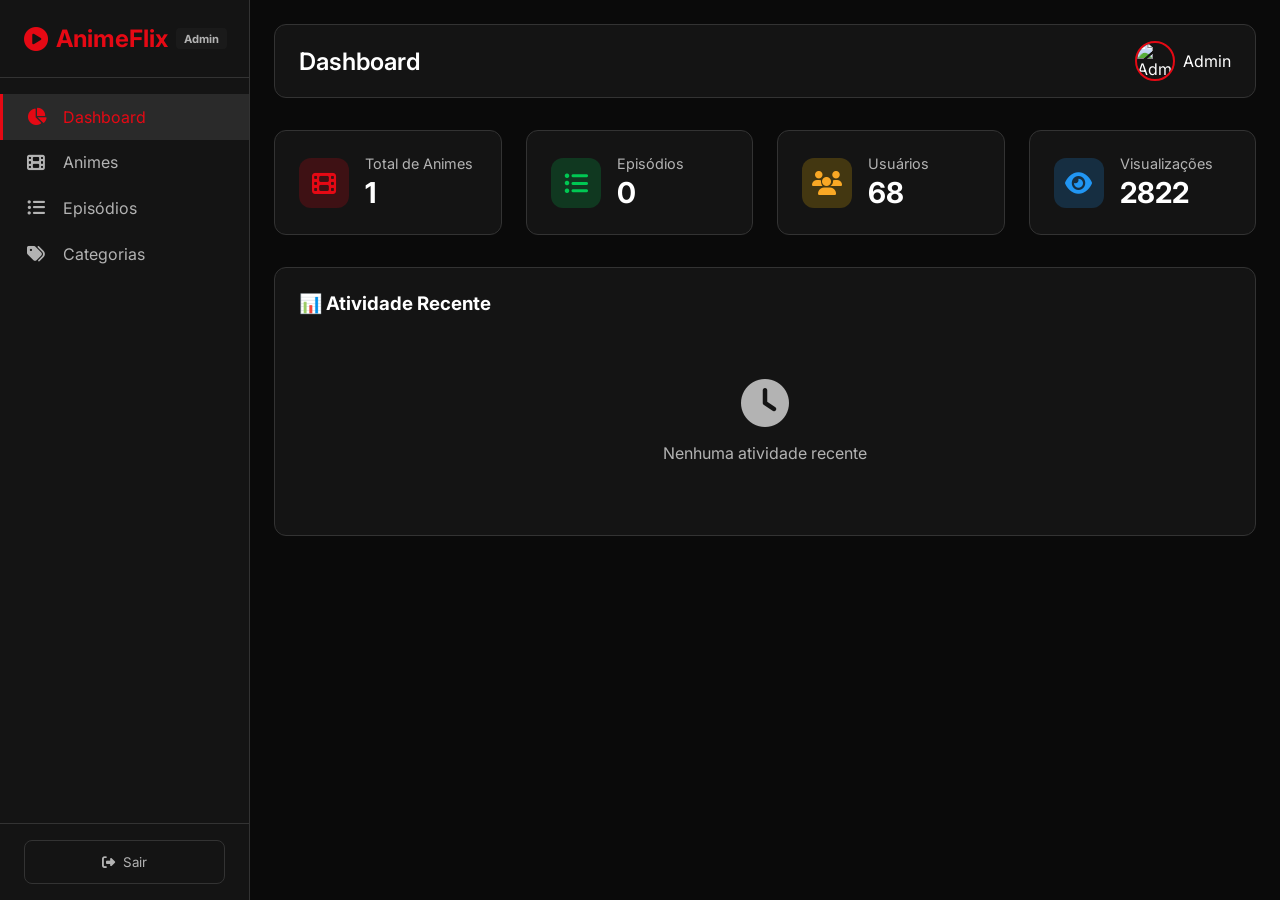
==== index.html @ a38276f7 "Add files via upload" ====
<!DOCTYPE html>
<html lang="pt-BR">
<head>
    <meta charset="UTF-8">
    <meta name="viewport" content="width=device-width, initial-scale=1.0">
    <title>Painel Admin - AnimeFlix</title>
    <link rel="stylesheet" href="https://cdnjs.cloudflare.com/ajax/libs/font-awesome/6.4.0/css/all.min.css">
    <link href="https://fonts.googleapis.com/css2?family=Inter:wght@300;400;500;600;700;800&display=swap" rel="stylesheet">
    <style>
        * {
            margin: 0;
            padding: 0;
            box-sizing: border-box;
        }
        :root {
            --bg-primary: #0a0a0a;
            --bg-secondary: #141414;
            --bg-card: #1a1a1a;
            --bg-hover: #2a2a2a;
            --text-primary: #ffffff;
            --text-secondary: #b3b3b3;
            --accent: #e50914;
            --accent-hover: #f40612;
            --border-color: #333;
            --sidebar-width: 250px;
            --font-family: 'Inter', sans-serif;
        }
        body {
            font-family: var(--font-family);
            background: var(--bg-primary);
            color: var(--text-primary);
            display: flex;
            min-height: 100vh;
            margin: 0;
        }
        .sidebar {
            width: var(--sidebar-width);
            height: 100vh;
            background: var(--bg-secondary);
            border-right: 1px solid var(--border-color);
            position: fixed;
            left: 0;
            top: 0;
            display: flex;
            flex-direction: column;
            transition: all 0.3s ease;
            z-index: 100;
            overflow-y: auto;
        }
        .sidebar-header {
            padding: 1.5rem;
            border-bottom: 1px solid var(--border-color);
        }
        .sidebar-header .logo {
            display: flex;
            align-items: center;
            gap: 0.5rem;
            font-size: 1.5rem;
            font-weight: 700;
            color: var(--accent);
        }
        .sidebar-header .logo small {
            font-size: 0.7rem;
            color: var(--text-secondary);
            background: var(--bg-card);
            padding: 0.2rem 0.5rem;
            border-radius: 4px;
        }
        .sidebar-nav {
            flex: 1;
            padding: 1rem 0;
        }
        .sidebar-nav ul {
            list-style: none;
            padding: 0;
        }
        .sidebar-nav ul li {
            padding: 0.8rem 1.5rem;
            display: flex;
            align-items: center;
            gap: 1rem;
            cursor: pointer;
            transition: all 0.3s ease;
            color: var(--text-secondary);
            border-left: 3px solid transparent;
        }
        .sidebar-nav ul li:hover {
            background: var(--bg-hover);
            color: var(--text-primary);
        }
        .sidebar-nav ul li.active {
            background: var(--bg-hover);
            color: var(--accent);
            border-left-color: var(--accent);
        }
        .sidebar-nav ul li i {
            width: 20px;
            font-size: 1.1rem;
        }
        .sidebar-footer {
            padding: 1rem 1.5rem;
            border-top: 1px solid var(--border-color);
        }
        .sidebar-footer button {
            width: 100%;
            padding: 0.8rem;
            background: transparent;
            border: 1px solid var(--border-color);
            border-radius: 8px;
            color: var(--text-secondary);
            cursor: pointer;
            transition: all 0.3s ease;
            display: flex;
            align-items: center;
            justify-content: center;
            gap: 0.5rem;
            font-family: var(--font-family);
        }
        .sidebar-footer button:hover {
            background: var(--accent);
            border-color: var(--accent);
            color: #fff;
        }
        .main-content {
            margin-left: var(--sidebar-width);
            flex: 1;
            padding: 1.5rem;
            min-height: 100vh;
        }
        .admin-header {
            display: flex;
            justify-content: space-between;
            align-items: center;
            padding: 1rem 1.5rem;
            background: var(--bg-secondary);
            border-radius: 12px;
            margin-bottom: 2rem;
            border: 1px solid var(--border-color);
        }
        .header-left {
            display: flex;
            align-items: center;
            gap: 1rem;
        }
        .menu-toggle {
            display: none;
            background: transparent;
            border: none;
            color: var(--text-primary);
            font-size: 1.5rem;
            cursor: pointer;
        }
        .header-left h1 {
            font-size: 1.5rem;
            font-weight: 600;
        }
        .header-right {
            display: flex;
            align-items: center;
            gap: 1.5rem;
        }
        .admin-user {
            display: flex;
            align-items: center;
            gap: 0.5rem;
        }
        .admin-user img {
            width: 40px;
            height: 40px;
            border-radius: 50%;
            border: 2px solid var(--accent);
        }
        .page-content {
            display: none;
            animation: fadeIn 0.3s ease;
        }
        .page-content.active {
            display: block;
        }
        @keyframes fadeIn {
            from { opacity: 0; transform: translateY(10px); }
            to { opacity: 1; transform: translateY(0); }
        }
        .stats-grid {
            display: grid;
            grid-template-columns: repeat(auto-fit, minmax(220px, 1fr));
            gap: 1.5rem;
            margin-bottom: 2rem;
        }
        .stat-card {
            background: var(--bg-secondary);
            padding: 1.5rem;
            border-radius: 12px;
            border: 1px solid var(--border-color);
            display: flex;
            align-items: center;
            gap: 1rem;
        }
        .stat-icon {
            width: 50px;
            height: 50px;
            border-radius: 12px;
            display: flex;
            align-items: center;
            justify-content: center;
            font-size: 1.5rem;
            flex-shrink: 0;
        }
        .stat-icon.red { background: rgba(229, 9, 20, 0.2); color: #e50914; }
        .stat-icon.green { background: rgba(0, 200, 83, 0.2); color: #00c853; }
        .stat-icon.yellow { background: rgba(255, 193, 7, 0.2); color: #f9a825; }
        .stat-icon.blue { background: rgba(33, 150, 243, 0.2); color: #2196f3; }
        .stat-info h3 {
            font-size: 0.9rem;
            color: var(--text-secondary);
            font-weight: 400;
        }
        .stat-number {
            font-size: 1.8rem;
            font-weight: 700;
            margin-top: 0.2rem;
        }
        .table-container {
            background: var(--bg-secondary);
            padding: 1.5rem;
            border-radius: 12px;
            border: 1px solid var(--border-color);
            overflow-x: auto;
        }
        .table-header {
            display: flex;
            justify-content: space-between;
            align-items: center;
            margin-bottom: 1.5rem;
            flex-wrap: wrap;
            gap: 1rem;
        }
        .btn {
            padding: 0.6rem 1.2rem;
            border: none;
            border-radius: 8px;
            font-weight: 500;
            cursor: pointer;
            transition: all 0.3s ease;
            display: inline-flex;
            align-items: center;
            gap: 0.5rem;
            font-family: var(--font-family);
        }
        .btn-primary { background: var(--accent); color: #fff; }
        .btn-primary:hover { background: var(--accent-hover); transform: scale(1.05); }
        .btn-success { background: #00c853; color: #fff; }
        .btn-success:hover { background: #00e676; transform: scale(1.05); }
        .btn-danger { background: #d32f2f; color: #fff; }
        .btn-danger:hover { background: #f44336; transform: scale(1.05); }
        .btn-warning { background: #f9a825; color: #fff; }
        .btn-warning:hover { background: #fbc02d; transform: scale(1.05); }
        .btn-sm {
            padding: 0.3rem 0.8rem;
            font-size: 0.85rem;
        }
        table {
            width: 100%;
            border-collapse: collapse;
        }
        table thead {
            background: var(--bg-primary);
        }
        table th {
            padding: 0.8rem 1rem;
            text-align: left;
            font-size: 0.85rem;
            font-weight: 600;
            color: var(--text-secondary);
            border-bottom: 2px solid var(--border-color);
        }
        table td {
            padding: 0.8rem 1rem;
            border-bottom: 1px solid var(--border-color);
            font-size: 0.9rem;
        }
        table tbody tr:hover {
            background: var(--bg-hover);
        }
        .table-img {
            width: 50px;
            height: 70px;
            object-fit: cover;
            border-radius: 4px;
        }
        .modal {
            position: fixed;
            top: 0;
            left: 0;
            width: 100%;
            height: 100%;
            background: rgba(0, 0, 0, 0.8);
            display: none;
            align-items: center;
            justify-content: center;
            z-index: 1000;
            padding: 1rem;
        }
        .modal.active {
            display: flex;
        }
        .modal-content {
            background: var(--bg-secondary);
            border-radius: 16px;
            padding: 2rem;
            max-width: 600px;
            width: 100%;
            max-height: 90vh;
            overflow-y: auto;
            animation: slideUp 0.3s ease;
        }
        @keyframes slideUp {
            from { transform: translateY(50px); opacity: 0; }
            to { transform: translateY(0); opacity: 1; }
        }
        .modal-header {
            display: flex;
            justify-content: space-between;
            align-items: center;
            margin-bottom: 1.5rem;
            padding-bottom: 1rem;
            border-bottom: 1px solid var(--border-color);
        }
        .modal-close {
            background: transparent;
            border: none;
            color: var(--text-secondary);
            font-size: 1.5rem;
            cursor: pointer;
            transition: all 0.3s ease;
        }
        .modal-close:hover {
            color: var(--accent);
            transform: rotate(90deg);
        }
        .form-group {
            margin-bottom: 1.2rem;
        }
        .form-group label {
            display: block;
            font-weight: 500;
            margin-bottom: 0.3rem;
            font-size: 0.9rem;
        }
        .form-group input,
        .form-group select,
        .form-group textarea {
            width: 100%;
            padding: 0.8rem 1rem;
            border: 2px solid var(--border-color);
            border-radius: 8px;
            background: var(--bg-primary);
            color: var(--text-primary);
            font-size: 1rem;
            transition: all 0.3s ease;
            font-family: var(--font-family);
        }
        .form-group input:focus,
        .form-group select:focus,
        .form-group textarea:focus {
            outline: none;
            border-color: var(--accent);
        }
        .form-group textarea {
            min-height: 100px;
            resize: vertical;
        }
        .form-row {
            display: grid;
            grid-template-columns: 1fr 1fr;
            gap: 1rem;
        }
        .upload-area {
            border: 2px dashed var(--border-color);
            border-radius: 12px;
            padding: 2rem;
            text-align: center;
            cursor: pointer;
            transition: all 0.3s ease;
            position: relative;
        }
        .upload-area:hover {
            border-color: var(--accent);
            background: var(--bg-hover);
        }
        .upload-area input[type="file"] {
            position: absolute;
            top: 0;
            left: 0;
            width: 100%;
            height: 100%;
            opacity: 0;
            cursor: pointer;
        }
        .upload-area i {
            font-size: 3rem;
            color: var(--text-secondary);
            margin-bottom: 0.5rem;
        }
        .upload-area p {
            color: var(--text-secondary);
        }
        .upload-preview {
            display: none;
            margin-top: 1rem;
            position: relative;
        }
        .upload-preview img {
            max-width: 100%;
            max-height: 300px;
            border-radius: 8px;
            border: 2px solid var(--border-color);
        }
        .remove-image {
            position: absolute;
            top: 10px;
            right: 10px;
            background: var(--accent);
            color: #fff;
            border: none;
            border-radius: 50%;
            width: 30px;
            height: 30px;
            cursor: pointer;
            font-size: 1rem;
        }
        .badge-status {
            padding: 0.2rem 0.8rem;
            border-radius: 20px;
            font-size: 0.75rem;
            font-weight: 600;
        }
        .badge-status.active { background: rgba(0, 200, 83, 0.2); color: #00c853; }
        .badge-status.pending { background: rgba(255, 193, 7, 0.2); color: #f9a825; }
        .empty-state {
            text-align: center;
            padding: 3rem;
            color: var(--text-secondary);
        }
        .empty-state i {
            font-size: 3rem;
            margin-bottom: 1rem;
        }
        .admin-notification {
            position: fixed;
            bottom: 20px;
            right: 20px;
            background: var(--bg-secondary);
            padding: 1rem 1.5rem;
            border-radius: 12px;
            border-left: 4px solid var(--accent);
            box-shadow: 0 8px 30px rgba(0,0,0,0.5);
            z-index: 2000;
            color: var(--text-primary);
            font-family: var(--font-family);
            max-width: 400px;
            animation: fadeIn 0.3s ease;
        }
        @media (max-width: 768px) {
            .sidebar { transform: translateX(-100%); }
            .sidebar.open { transform: translateX(0); }
            .main-content { margin-left: 0; }
            .menu-toggle { display: block; }
            .admin-header { flex-direction: column; gap: 1rem; align-items: stretch; }
            .header-right { flex-wrap: wrap; justify-content: space-between; }
            .stats-grid { grid-template-columns: 1fr 1fr; }
            .form-row { grid-template-columns: 1fr; }
        }
        @media (max-width: 480px) {
            .stats-grid { grid-template-columns: 1fr; }
            .modal-content { padding: 1rem; }
        }
        ::-webkit-scrollbar { width: 8px; }
        ::-webkit-scrollbar-track { background: var(--bg-primary); }
        ::-webkit-scrollbar-thumb { background: var(--accent); border-radius: 4px; }
    </style>
</head>
<body>
    <!-- SIDEBAR -->
    <aside class="sidebar" id="sidebar">
        <div class="sidebar-header">
            <div class="logo">
                <i class="fas fa-play-circle"></i>
                <span>AnimeFlix</span>
                <small>Admin</small>
            </div>
        </div>
        <nav class="sidebar-nav">
            <ul>
                <li class="active" data-page="dashboard"><i class="fas fa-chart-pie"></i> Dashboard</li>
                <li data-page="animes"><i class="fas fa-film"></i> Animes</li>
                <li data-page="episodes"><i class="fas fa-list-ul"></i> Episódios</li>
                <li data-page="categories"><i class="fas fa-tags"></i> Categorias</li>
            </ul>
        </nav>
        <div class="sidebar-footer">
            <button onclick="logoutAdmin()"><i class="fas fa-sign-out-alt"></i> Sair</button>
        </div>
    </aside>

    <!-- MAIN -->
    <main class="main-content">
        <header class="admin-header">
            <div class="header-left">
                <button class="menu-toggle" id="menuToggle"><i class="fas fa-bars"></i></button>
                <h1 id="pageTitle">Dashboard</h1>
            </div>
            <div class="header-right">
                <div class="admin-user">
                    <img src="https://api.dicebear.com/7.x/avataaars/svg?seed=admin" alt="Admin">
                    <span>Admin</span>
                </div>
            </div>
        </header>

            <!-- DASHBOARD -->
    <section class="page-content active" id="page-dashboard">
        <div class="stats-grid">
            <div class="stat-card">
                <div class="stat-icon red"><i class="fas fa-film"></i></div>
                <div class="stat-info"><h3>Total de Animes</h3><p class="stat-number" id="totalAnimes">0</p></div>
            </div>
            <div class="stat-card">
                <div class="stat-icon green"><i class="fas fa-list-ul"></i></div>
                <div class="stat-info"><h3>Episódios</h3><p class="stat-number" id="totalEpisodes">0</p></div>
            </div>
            <div class="stat-card">
                <div class="stat-icon yellow"><i class="fas fa-users"></i></div>
                <div class="stat-info"><h3>Usuários</h3><p class="stat-number" id="totalUsers">0</p></div>
            </div>
            <div class="stat-card">
                <div class="stat-icon blue"><i class="fas fa-eye"></i></div>
                <div class="stat-info"><h3>Visualizações</h3><p class="stat-number" id="totalViews">0</p></div>
            </div>
        </div>
        <div class="table-container">
            <h3 style="margin-bottom: 1rem;">📊 Atividade Recente</h3>
            <div id="recentActivity">
                <div class="empty-state"><i class="fas fa-clock"></i><p>Nenhuma atividade recente</p></div>
            </div>
        </div>
    </section>

    <!-- ANIMES -->
    <section class="page-content" id="page-animes">
        <div class="table-container">
            <div class="table-header">
                <h2><i class="fas fa-film"></i> Gerenciar Animes</h2>
                <button class="btn btn-primary" onclick="openModal('anime')">
                    <i class="fas fa-plus"></i> Adicionar Anime
                </button>
            </div>
            <div id="animesList">
                <div class="empty-state"><i class="fas fa-film"></i><p>Nenhum anime cadastrado</p></div>
            </div>
        </div>
    </section>

    <!-- EPISÓDIOS -->
    <section class="page-content" id="page-episodes">
        <div class="table-container">
            <div class="table-header">
                <h2><i class="fas fa-list-ul"></i> Gerenciar Episódios</h2>
                <button class="btn btn-primary" onclick="openModal('episode')">
                    <i class="fas fa-plus"></i> Adicionar Episódio
                </button>
            </div>
            <div id="episodesList">
                <div class="empty-state"><i class="fas fa-list-ul"></i><p>Nenhum episódio cadastrado</p></div>
            </div>
        </div>
    </section>

    <!-- CATEGORIAS -->
    <section class="page-content" id="page-categories">
        <div class="table-container">
            <div class="table-header">
                <h2><i class="fas fa-tags"></i> Gerenciar Categorias</h2>
                <button class="btn btn-primary" onclick="openModal('category')">
                    <i class="fas fa-plus"></i> Adicionar Categoria
                </button>
            </div>
            <div id="categoriesList">
                <div class="empty-state"><i class="fas fa-tags"></i><p>Nenhuma categoria cadastrada</p></div>
            </div>
        </div>
    </section>
    </main>

        <!-- MODAL -->
    <div class="modal" id="adminModal">
        <div class="modal-content">
            <div class="modal-header">
                <h2 id="modalTitle">Adicionar</h2>
                <button class="modal-close" onclick="closeModal()"><i class="fas fa-times"></i></button>
            </div>
            <form id="adminForm" onsubmit="saveItem(event)">
                <input type="hidden" id="formType" value="">
                <input type="hidden" id="editId" value="">

                <!-- Campos Anime -->
                <div id="animeFields">
                    <div class="form-group">
                        <label>Título *</label>
                        <input type="text" id="animeTitle" placeholder="Nome do anime">
                    </div>
                    <div class="form-group">
                        <label>Sinopse</label>
                        <textarea id="animeDescription" placeholder="Descrição do anime"></textarea>
                    </div>
                    <div class="form-row">
                        <div class="form-group">
                            <label>Ano</label>
                            <input type="number" id="animeYear" placeholder="2024">
                        </div>
                        <div class="form-group">
                            <label>Gênero</label>
                            <input type="text" id="animeGenre" placeholder="Ação, Fantasia">
                        </div>
                    </div>
                    <div class="form-row">
                        <div class="form-group">
                            <label>Episódios</label>
                            <input type="number" id="animeEpisodes" placeholder="12">
                        </div>
                        <div class="form-group">
                            <label>Status</label>
                            <select id="animeStatus">
                                <option value="Em andamento">Em andamento</option>
                                <option value="Finalizado">Finalizado</option>
                            </select>
                        </div>
                    </div>
                    <div class="form-group">
                        <label>Estúdio</label>
                        <input type="text" id="animeStudio" placeholder="Nome do estúdio">
                    </div>
                    <div class="form-group">
                        <label>⭐ Nota</label>
                        <input type="number" id="animeRating" step="0.1" placeholder="9.5">
                    </div>
                    <div class="form-group">
                        <label>📸 Capa (Poster)</label>
                        <div class="upload-area">
                            <i class="fas fa-cloud-upload-alt"></i>
                            <p>Clique para fazer upload da capa</p>
                            <input type="file" id="animeImage" accept="image/*" onchange="previewImage(this, 'posterPreview')">
                        </div>
                        <div class="upload-preview" id="posterPreview"></div>
                    </div>
                    <div class="form-group">
                        <label>🖼️ Banner</label>
                        <div class="upload-area">
                            <i class="fas fa-cloud-upload-alt"></i>
                            <p>Clique para fazer upload do banner</p>
                            <input type="file" id="animeBanner" accept="image/*" onchange="previewImage(this, 'bannerPreview')">
                        </div>
                        <div class="upload-preview" id="bannerPreview"></div>
                    </div>
                </div>

                <!-- Campos Episódio -->
                <div id="episodeFields" style="display:none;">
                    <div class="form-group">
                        <label>Anime *</label>
                        <select id="episodeAnime">
                            <option value="">Selecione um anime</option>
                        </select>
                    </div>
                    <div class="form-group">
                        <label>Título do Episódio *</label>
                        <input type="text" id="episodeTitle" placeholder="Título do episódio">
                    </div>
                    <div class="form-row">
                        <div class="form-group">
                            <label>Temporada</label>
                            <input type="number" id="episodeSeason" placeholder="1">
                        </div>
                        <div class="form-group">
                            <label>Episódio *</label>
                            <input type="number" id="episodeNumber" placeholder="1">
                        </div>
                    </div>
                    <div class="form-group">
                        <label>URL do Vídeo (YouTube ou link direto)</label>
                        <input type="text" id="episodeVideo" placeholder="https://...">
                    </div>
                    <div class="form-group">
                        <label>Ou enviar vídeo da galeria</label>
                        <p style="font-size: 0.75rem; color: var(--text-secondary); margin-bottom: 0.5rem;">
                            ⚠️ Funciona só para vídeos bem curtos/pequenos (poucos MB). Para episódios completos, use o campo de URL acima.
                        </p>
                        <div class="upload-area">
                            <i class="fas fa-cloud-upload-alt"></i>
                            <p>Clique para fazer upload do vídeo</p>
                            <input type="file" id="episodeVideoFile" accept="video/*" onchange="previewVideo(this)">
                        </div>
                        <div class="upload-preview" id="videoPreview"></div>
                    </div>
                    <div class="form-group">
                        <label>Thumbnail</label>
                        <div class="upload-area">
                            <i class="fas fa-cloud-upload-alt"></i>
                            <p>Clique para fazer upload da thumbnail</p>
                            <input type="file" id="episodeThumbnail" accept="image/*" onchange="previewImage(this, 'thumbnailPreview')">
                        </div>
                        <div class="upload-preview" id="thumbnailPreview"></div>
                    </div>
                </div>

                <!-- Campos Categoria -->
                <div id="categoryFields" style="display:none;">
                    <div class="form-group">
                        <label>Nome da Categoria *</label>
                        <input type="text" id="categoryName" placeholder="Ação, Comédia...">
                    </div>
                    <div class="form-group">
                        <label>Ícone</label>
                        <select id="categoryIcon">
                            <option value="fa-fist-raised">👊 Ação</option>
                            <option value="fa-compass">🧭 Aventura</option>
                            <option value="fa-laugh">😂 Comédia</option>
                            <option value="fa-theater-masks">🎭 Drama</option>
                            <option value="fa-dragon">🐉 Fantasia</option>
                            <option value="fa-heart">❤️ Romance</option>
                            <option value="fa-rocket">🚀 Sci-Fi</option>
                            <option value="fa-coffee">☕ Slice of Life</option>
                            <option value="fa-basketball-ball">🏀 Esporte</option>
                            <option value="fa-skull">💀 Suspense</option>
                        </select>
                    </div>
                </div>

                <button type="submit" class="btn btn-success" style="width:100%; justify-content:center; margin-top:1rem;">
                    <i class="fas fa-save"></i> Salvar
                </button>
            </form>
        </div>
    </div>

    <script>
        // ===== DADOS =====
        let animes = [];
        let episodes = [];
        let categories = [];
        let currentId = 1;
        let episodeId = 1;
        let categoryId = 1;

        // ===== CARREGAR DADOS =====
        function loadFromLocalStorage() {
            try {
                const savedAnimes = localStorage.getItem('admin_animes');
                const savedEpisodes = localStorage.getItem('admin_episodes');
                const savedCategories = localStorage.getItem('admin_categories');
                
                if (savedAnimes) {
                    animes = JSON.parse(savedAnimes);
                    if (animes.length) {
                        currentId = Math.max(...animes.map(a => a.id)) + 1;
                    }
                }
                if (savedEpisodes) {
                    episodes = JSON.parse(savedEpisodes);
                    if (episodes.length) {
                        episodeId = Math.max(...episodes.map(e => e.id)) + 1;
                    }
                }
                if (savedCategories) {
                    categories = JSON.parse(savedCategories);
                    if (categories.length) {
                        categoryId = Math.max(...categories.map(c => c.id)) + 1;
                    }
                }
                console.log('📂 Dados carregados:', { animes: animes.length, episodes: episodes.length, categories: categories.length });
            } catch(e) {
                console.error('Erro ao carregar dados:', e);
            }
        }

        // ===== SALVAR =====
        function saveToLocalStorage() {
            try {
                localStorage.setItem('admin_animes', JSON.stringify(animes));
                localStorage.setItem('admin_episodes', JSON.stringify(episodes));
                localStorage.setItem('admin_categories', JSON.stringify(categories));
                console.log('💾 Dados salvos!');
                return true;
            } catch(e) {
                console.error('Erro ao salvar:', e);
                return false;
            }
        }

        // ===== FUNÇÃO PRINCIPAL DE SALVAR =====
        function saveItem(e) {
            e.preventDefault();
            console.log('🔄 Salvando...');
            
            const type = document.getElementById('formType').value;
            const editId = document.getElementById('editId').value;

            if (!type) {
                showNotification('❌ Erro interno: tipo do formulário não definido. Feche e tente novamente.');
                return;
            }

            if (type === 'anime') {
                const title = document.getElementById('animeTitle').value.trim();
                if (!title) {
                    showNotification('❌ O título é obrigatório!');
                    return;
                }

                const anime = {
                    id: editId ? parseInt(editId) : currentId++,
                    title: title,
                    description: document.getElementById('animeDescription').value.trim() || 'Sem descrição',
                    year: parseInt(document.getElementById('animeYear').value) || 2024,
                    genre: document.getElementById('animeGenre').value.trim() || 'Não definido',
                    episodes: parseInt(document.getElementById('animeEpisodes').value) || 12,
                    status: document.getElementById('animeStatus').value,
                    studio: document.getElementById('animeStudio').value.trim() || 'Desconhecido',
                    rating: parseFloat(document.getElementById('animeRating').value) || 0,
                    image: getImageData('posterPreview') || `https://picsum.photos/seed/${Date.now()}/300/450`,
                    banner: getImageData('bannerPreview') || `https://picsum.photos/seed/banner${Date.now()}/1920/800`
                };

                console.log('📦 Anime:', anime);

                if (editId) {
                    const index = animes.findIndex(a => a.id === parseInt(editId));
                    if (index > -1) {
                        animes[index] = anime;
                        showNotification('✅ Anime atualizado!');
                    }
                } else {
                    animes.push(anime);
                    showNotification('✅ Anime adicionado!');
                }

            } else if (type === 'episode') {
                const animeId = parseInt(document.getElementById('episodeAnime').value);
                const title = document.getElementById('episodeTitle').value.trim();
                
                if (!animeId || !title) {
                    showNotification('❌ Selecione um anime e digite o título!');
                    return;
                }

                const episode = {
                    id: editId ? parseInt(editId) : episodeId++,
                    animeId: animeId,
                    title: title,
                    season: parseInt(document.getElementById('episodeSeason').value) || 1,
                    number: parseInt(document.getElementById('episodeNumber').value) || 1,
                    video: getImageData('videoPreview', 'video') || document.getElementById('episodeVideo').value.trim() || '',
                    thumbnail: getImageData('thumbnailPreview') || `https://picsum.photos/seed/ep${Date.now()}/300/200`
                };

                if (editId) {
                    const index = episodes.findIndex(e => e.id === parseInt(editId));
                    if (index > -1) {
                        episodes[index] = episode;
                        showNotification('✅ Episódio atualizado!');
                    }
                } else {
                    episodes.push(episode);
                    showNotification('✅ Episódio adicionado!');
                }

            } else if (type === 'category') {
                const name = document.getElementById('categoryName').value.trim();
                if (!name) {
                    showNotification('❌ Digite o nome da categoria!');
                    return;
                }

                const category = {
                    id: editId ? parseInt(editId) : categoryId++,
                    name: name,
                    icon: document.getElementById('categoryIcon').value || 'fa-tag'
                };

                if (editId) {
                    const index = categories.findIndex(c => c.id === parseInt(editId));
                    if (index > -1) {
                        categories[index] = category;
                        showNotification('✅ Categoria atualizada!');
                    }
                } else {
                    categories.push(category);
                    showNotification('✅ Categoria adicionada!');
                }
            }

            const saved = saveToLocalStorage();
            if (!saved) {
                showNotification('❌ Não foi possível salvar. Provavelmente as imagens são muito grandes para o armazenamento do navegador. Tente usar imagens menores ou links de imagem em vez de upload.');
                return;
            }
            closeModal();
            renderData();
            updateStats();
            clearAllPreviews();
        }

        // ===== FUNÇÕES AUXILIARES =====
        function getImageData(previewId, tag = 'img') {
            const preview = document.getElementById(previewId);
            if (!preview) return null;
            const el = preview.querySelector(tag);
            return el ? el.src : null;
        }

        function clearAllPreviews() {
            ['posterPreview', 'bannerPreview', 'thumbnailPreview', 'videoPreview'].forEach(id => {
                const preview = document.getElementById(id);
                if (preview) {
                    preview.innerHTML = '';
                    preview.style.display = 'none';
                }
            });
            document.querySelectorAll('input[type="file"]').forEach(input => {
                input.value = '';
            });
        }

        function previewImage(input, previewId) {
            const preview = document.getElementById(previewId);
            if (!preview || !input.files || !input.files[0]) return;
            
            const reader = new FileReader();
            reader.onload = function(e) {
                preview.innerHTML = `
                    <img src="${e.target.result}" style="max-width:100%;max-height:300px;border-radius:8px;border:2px solid var(--border-color);">
                    <button class="remove-image" onclick="removeImage('${previewId}')">✕</button>
                `;
                preview.style.display = 'block';
                preview.style.position = 'relative';
            };
            reader.readAsDataURL(input.files[0]);
        }

        function previewVideo(input) {
            const preview = document.getElementById('videoPreview');
            if (!preview || !input.files || !input.files[0]) return;

            const file = input.files[0];
            const sizeMB = (file.size / (1024 * 1024)).toFixed(1);

            const reader = new FileReader();
            reader.onload = function(e) {
                preview.innerHTML = `
                    <video src="${e.target.result}" controls style="max-width:100%;max-height:300px;border-radius:8px;border:2px solid var(--border-color);"></video>
                    <p style="font-size:0.75rem;color:var(--text-secondary);margin-top:0.3rem;">
                        ${file.name} — ${sizeMB} MB
                    </p>
                    <button class="remove-image" onclick="removeVideo()">✕</button>
                `;
                preview.style.display = 'block';
                preview.style.position = 'relative';
            };
            reader.onerror = function() {
                showNotification('❌ Não foi possível ler esse arquivo de vídeo.');
            };
            reader.readAsDataURL(file);
        }

        function removeVideo() {
            const preview = document.getElementById('videoPreview');
            if (preview) {
                preview.innerHTML = '';
                preview.style.display = 'none';
            }
            const input = document.getElementById('episodeVideoFile');
            if (input) input.value = '';
        }

        function removeImage(previewId) {
            const preview = document.getElementById(previewId);
            if (preview) {
                preview.innerHTML = '';
                preview.style.display = 'none';
            }
        }

        function showNotification(message) {
            const existing = document.querySelector('.admin-notification');
            if (existing) existing.remove();
            
            const div = document.createElement('div');
            div.className = 'admin-notification';
            div.textContent = message;
            document.body.appendChild(div);
            setTimeout(() => div.remove(), 4000);
        }

           // ===== RENDERIZAR =====
        function renderData() {
            renderAnimes();
            renderEpisodes();
            renderCategories();
        }

        function renderAnimes() {
            const container = document.getElementById('animesList');
            if (!container) return;
            
            if (animes.length === 0) {
                container.innerHTML = `<div class="empty-state"><i class="fas fa-film"></i><p>Nenhum anime cadastrado</p></div>`;
                return;
            }
            
            let html = `<table><thead><tr>
                <th>Capa</th><th>Título</th><th>Gênero</th><th>Ano</th><th>Episódios</th><th>Status</th><th>Nota</th><th>Ações</th>
            </tr></thead><tbody>`;
            
            animes.forEach(a => {
                html += `<tr>
                    <td><img src="${a.image}" alt="${a.title}" class="table-img"></td>
                    <td><strong>${a.title}</strong></td>
                    <td>${a.genre}</td>
                    <td>${a.year}</td>
                    <td>${a.episodes}</td>
                    <td><span class="badge-status ${a.status === 'Em andamento' ? 'pending' : 'active'}">${a.status}</span></td>
                    <td>⭐ ${a.rating}</td>
                    <td>
                        <button class="btn btn-warning btn-sm" onclick="editItem('anime', ${a.id})"><i class="fas fa-edit"></i></button>
                        <button class="btn btn-danger btn-sm" onclick="deleteItem('anime', ${a.id})"><i class="fas fa-trash"></i></button>
                    </td>
                </tr>`;
            });
            html += '</tbody></table>';
            container.innerHTML = html;
        }

        function renderEpisodes() {
            const container = document.getElementById('episodesList');
            if (!container) return;
            
            if (episodes.length === 0) {
                container.innerHTML = `<div class="empty-state"><i class="fas fa-list-ul"></i><p>Nenhum episódio cadastrado</p></div>`;
                return;
            }
            
            let html = `<table><thead><tr>
                <th>Thumb</th><th>Anime</th><th>Episódio</th><th>Temporada</th><th>Título</th><th>Ações</th>
            </tr></thead><tbody>`;
            
            episodes.forEach(e => {
                const anime = animes.find(a => a.id === e.animeId);
                html += `<tr>
                    <td><img src="${e.thumbnail}" alt="${e.title}" class="table-img" style="width:80px;height:50px;object-fit:cover;"></td>
                    <td>${anime ? anime.title : 'Desconhecido'}</td>
                    <td>Ep. ${e.number}</td>
                    <td>T${e.season}</td>
                    <td>${e.title}</td>
                    <td>
                        <button class="btn btn-warning btn-sm" onclick="editItem('episode', ${e.id})"><i class="fas fa-edit"></i></button>
                        <button class="btn btn-danger btn-sm" onclick="deleteItem('episode', ${e.id})"><i class="fas fa-trash"></i></button>
                    </td>
                </tr>`;
            });
            html += '</tbody></table>';
            container.innerHTML = html;
        }

        function renderCategories() {
            const container = document.getElementById('categoriesList');
            if (!container) return;
            
            if (categories.length === 0) {
                container.innerHTML = `<div class="empty-state"><i class="fas fa-tags"></i><p>Nenhuma categoria cadastrada</p></div>`;
                return;
            }
            
            let html = `<table><thead><tr>
                <th>Ícone</th><th>Nome</th><th>Ações</th>
            </tr></thead><tbody>`;
            
            categories.forEach(c => {
                html += `<tr>
                    <td><i class="fas ${c.icon}" style="font-size:1.5rem;color:var(--accent);"></i></td>
                    <td><strong>${c.name}</strong></td>
                    <td>
                        <button class="btn btn-warning btn-sm" onclick="editItem('category', ${c.id})"><i class="fas fa-edit"></i></button>
                        <button class="btn btn-danger btn-sm" onclick="deleteItem('category', ${c.id})"><i class="fas fa-trash"></i></button>
                    </td>
                </tr>`;
            });
            html += '</tbody></table>';
            container.innerHTML = html;
        }

        // ===== EDITAR =====
        function editItem(type, id) {
            let data = null;
            if (type === 'anime') data = animes.find(a => a.id === id);
            else if (type === 'episode') data = episodes.find(e => e.id === id);
            else if (type === 'category') data = categories.find(c => c.id === id);
            
            if (data) openModal(type, data);
        }

        // ===== DELETAR =====
        function deleteItem(type, id) {
            if (!confirm('Tem certeza que deseja excluir?')) return;
            
            if (type === 'anime') {
                animes = animes.filter(a => a.id !== id);
                episodes = episodes.filter(e => e.animeId !== id);
            } else if (type === 'episode') {
                episodes = episodes.filter(e => e.id !== id);
            } else if (type === 'category') {
                categories = categories.filter(c => c.id !== id);
            }
            
            renderData();
            updateStats();
            saveToLocalStorage();
            showNotification('🗑️ Excluído!');
        }

        // ===== STATS =====
        function updateStats() {
            document.getElementById('totalAnimes').textContent = animes.length;
            document.getElementById('totalEpisodes').textContent = episodes.length;
            document.getElementById('totalUsers').textContent = Math.floor(Math.random() * 100) + 50;
            document.getElementById('totalViews').textContent = Math.floor(Math.random() * 10000) + 1000;
        }

        // ===== MODAL =====
        function openModal(type, data = null) {
            const modal = document.getElementById('adminModal');
            const title = document.getElementById('modalTitle');

            document.getElementById('animeFields').style.display = 'none';
            document.getElementById('episodeFields').style.display = 'none';
            document.getElementById('categoryFields').style.display = 'none';

            if (type === 'anime') {
                document.getElementById('animeFields').style.display = 'block';
                title.textContent = data ? '✏️ Editar Anime' : '🎬 Adicionar Anime';
                if (data) {
                    document.getElementById('animeTitle').value = data.title || '';
                    document.getElementById('animeDescription').value = data.description || '';
                    document.getElementById('animeYear').value = data.year || '';
                    document.getElementById('animeGenre').value = data.genre || '';
                    document.getElementById('animeEpisodes').value = data.episodes || '';
                    document.getElementById('animeStatus').value = data.status || 'Em andamento';
                    document.getElementById('animeStudio').value = data.studio || '';
                    document.getElementById('animeRating').value = data.rating || '';
                } else {
                    document.getElementById('adminForm').reset();
                    clearAllPreviews();
                }
            } else if (type === 'episode') {
                document.getElementById('episodeFields').style.display = 'block';
                title.textContent = data ? '✏️ Editar Episódio' : '📺 Adicionar Episódio';
                
                const select = document.getElementById('episodeAnime');
                select.innerHTML = '<option value="">Selecione um anime</option>';
                animes.forEach(a => {
                    const selected = data && data.animeId === a.id ? 'selected' : '';
                    select.innerHTML += `<option value="${a.id}" ${selected}>${a.title}</option>`;
                });
                
                if (data) {
                    document.getElementById('episodeTitle').value = data.title || '';
                    document.getElementById('episodeSeason').value = data.season || '';
                    document.getElementById('episodeNumber').value = data.number || '';

                    if (data.video && data.video.startsWith('data:')) {
                        // Vídeo enviado por upload (arquivo) - mostra no preview, não no campo de URL
                        document.getElementById('episodeVideo').value = '';
                        const preview = document.getElementById('videoPreview');
                        preview.innerHTML = `
                            <video src="${data.video}" controls style="max-width:100%;max-height:300px;border-radius:8px;border:2px solid var(--border-color);"></video>
                            <button class="remove-image" onclick="removeVideo()">✕</button>
                        `;
                        preview.style.display = 'block';
                        preview.style.position = 'relative';
                    } else {
                        document.getElementById('episodeVideo').value = data.video || '';
                    }
                } else {
                    document.getElementById('adminForm').reset();
                    clearAllPreviews();
                }
            } else if (type === 'category') {
                document.getElementById('categoryFields').style.display = 'block';
                title.textContent = data ? '✏️ Editar Categoria' : '🏷️ Adicionar Categoria';
                if (data) {
                    document.getElementById('categoryName').value = data.name || '';
                    document.getElementById('categoryIcon').value = data.icon || 'fa-tag';
                } else {
                    document.getElementById('adminForm').reset();
                }
            }

            // IMPORTANTE: definir isso DEPOIS de qualquer reset() do formulário,
            // senão o reset apaga esses valores e o salvar para de funcionar
            // silenciosamente para itens novos.
            document.getElementById('formType').value = type;
            document.getElementById('editId').value = data ? data.id : '';

            modal.classList.add('active');
        }

        function closeModal() {
            document.getElementById('adminModal').classList.remove('active');
            clearAllPreviews();
        }

        document.getElementById('adminModal').addEventListener('click', function(e) {
            if (e.target === this) closeModal();
        });

        // ===== NAVEGAÇÃO =====
        document.querySelectorAll('.sidebar-nav ul li').forEach(item => {
            item.addEventListener('click', function() {
                document.querySelectorAll('.sidebar-nav ul li').forEach(l => l.classList.remove('active'));
                this.classList.add('active');
                const page = this.dataset.page;
                document.querySelectorAll('.page-content').forEach(p => p.classList.remove('active'));
                const target = document.getElementById('page-' + page);
                if (target) target.classList.add('active');
                document.getElementById('pageTitle').textContent = this.textContent.trim();
                renderData();
            });
        });

        // ===== MENU MOBILE =====
        document.getElementById('menuToggle').addEventListener('click', function() {
            document.getElementById('sidebar').classList.toggle('open');
        });

        // ===== LOGOUT =====
        function logoutAdmin() {
            if (confirm('Deseja sair?')) {
                window.location.href = '../index.html';
            }
        }

        // ===== INICIALIZAR =====
        loadFromLocalStorage();
        
        // Adicionar dados de exemplo se estiver vazio
        if (animes.length === 0) {
            animes.push({
                id: currentId++,
                title: 'Demon Slayer',
                description: 'Um jovem caçador de demônios luta para salvar sua irmã.',
                year: 2021,
                genre: 'Ação, Fantasia',
                episodes: 26,
                status: 'Finalizado',
                studio: 'Ufotable',
                rating: 9.1,
                image: 'https://picsum.photos/seed/demo1/300/450',
                banner: 'https://picsum.photos/seed/demo1b/1920/800'
            });
            saveToLocalStorage();
        }

        renderData();
        updateStats();
        console.log('🎬 Painel Admin carregado!');
        console.log(`📺 ${animes.length} animes, ${episodes.length} episódios, ${categories.length} categorias`);
    </script>
</body>
</html>
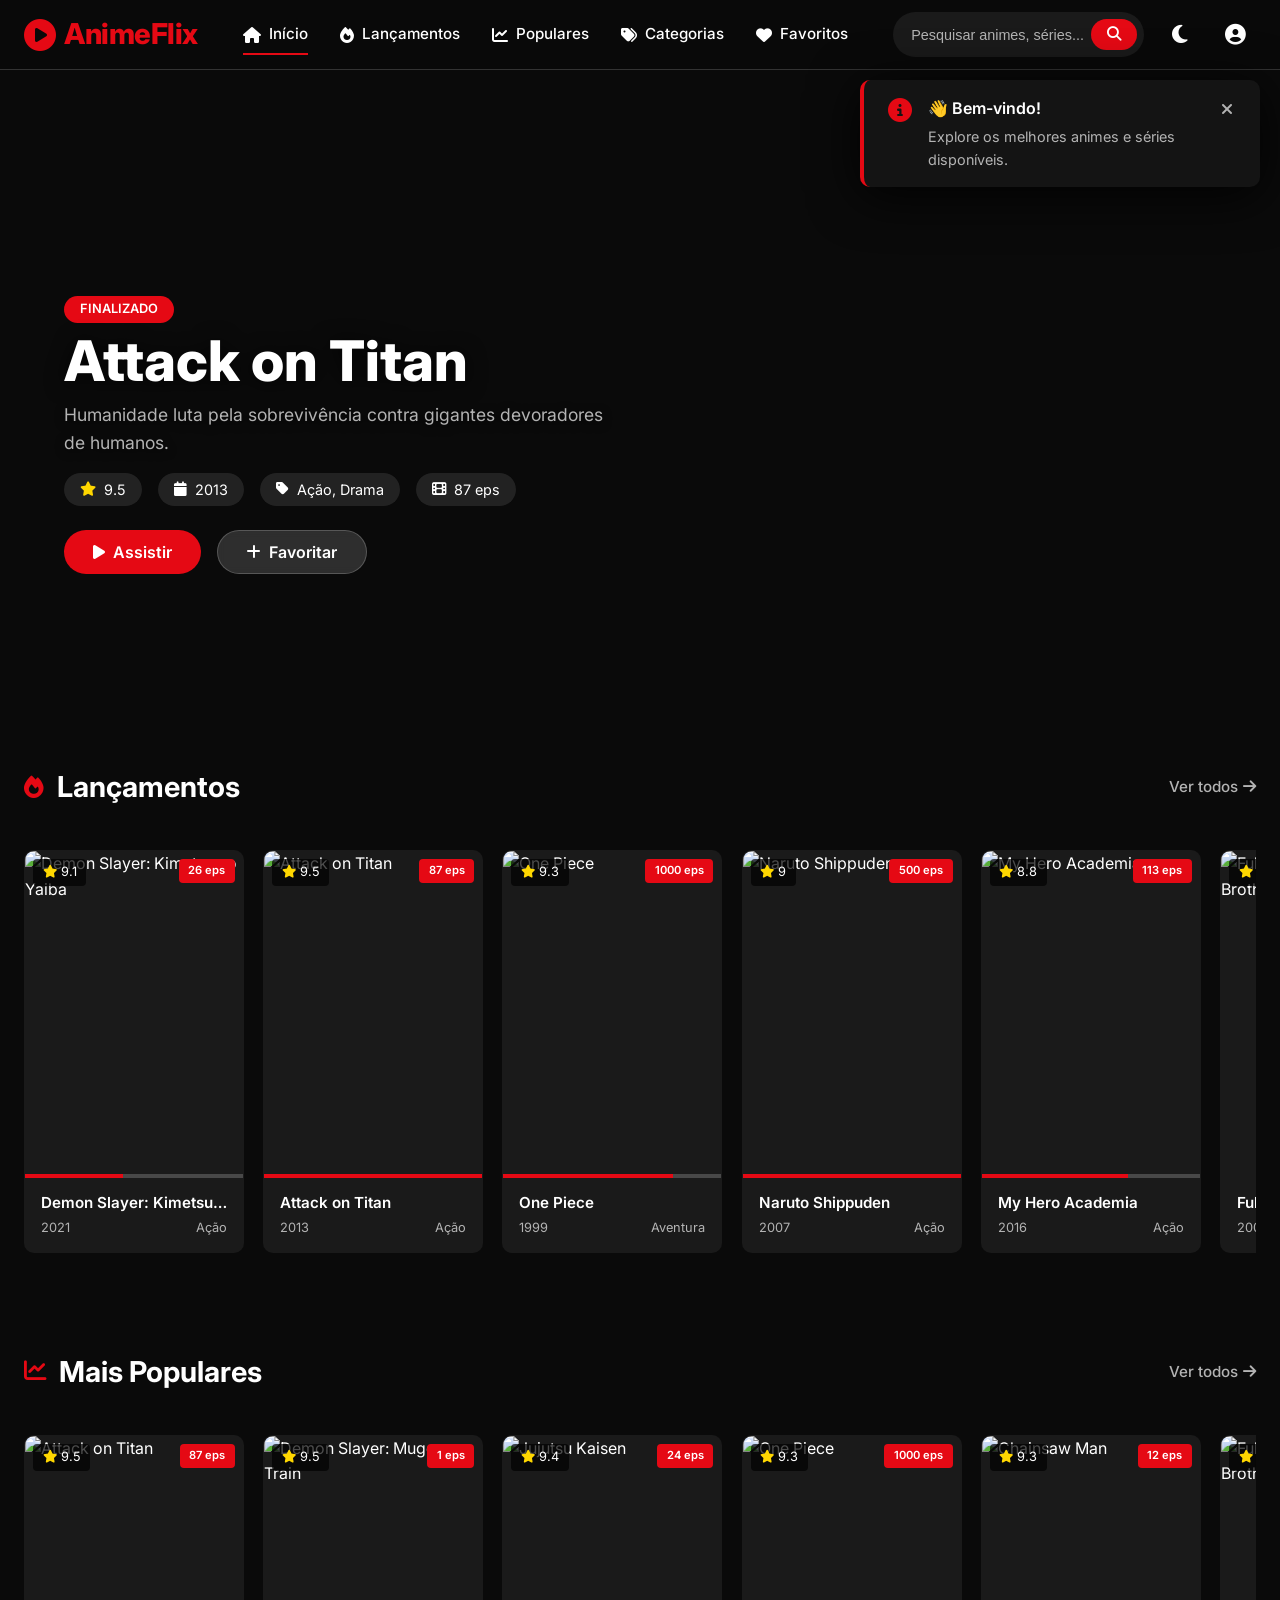
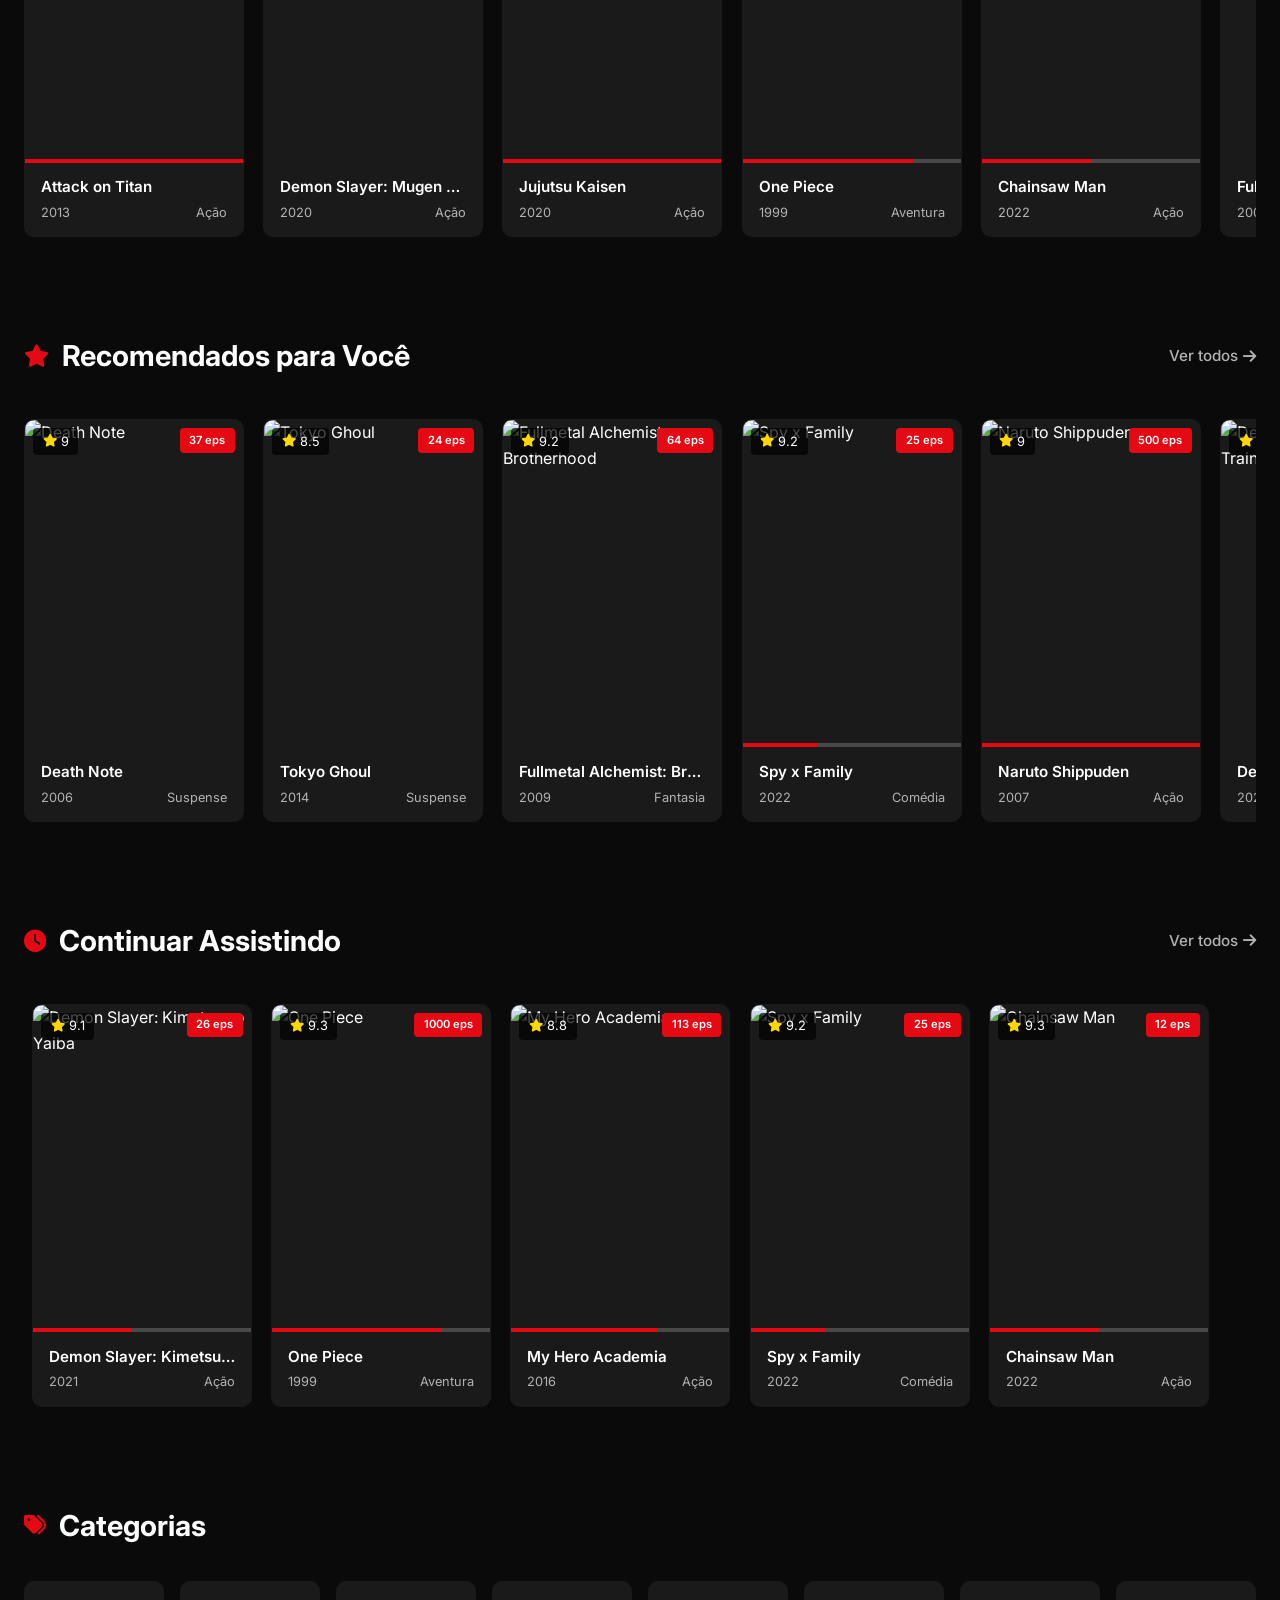
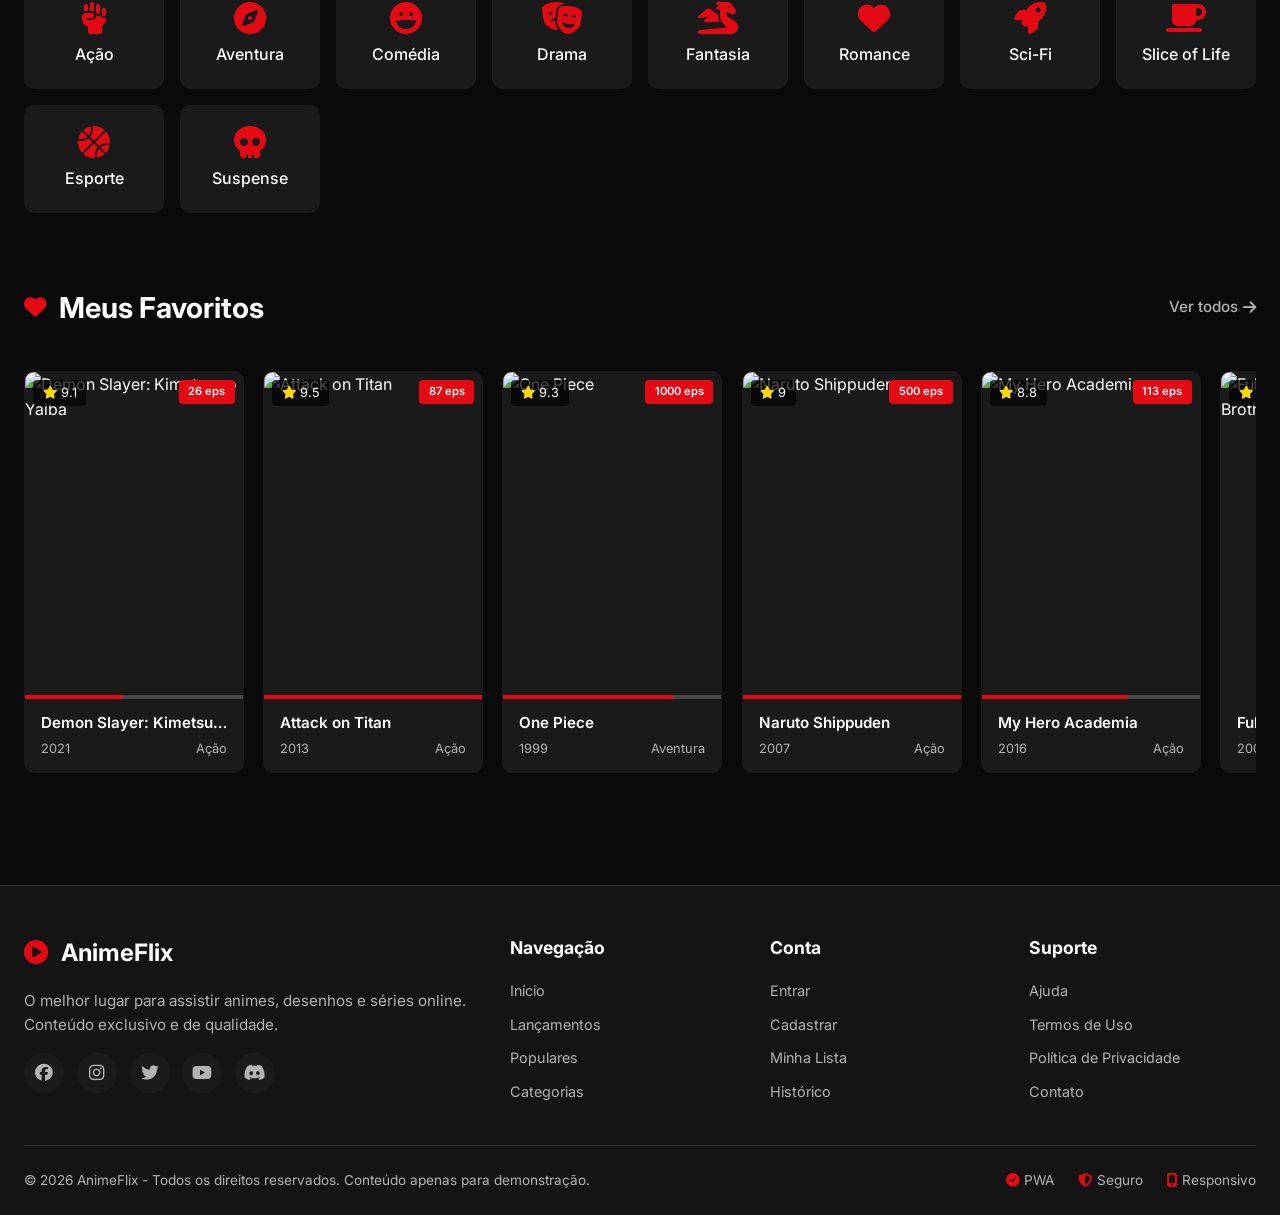
==== commit f21de67f: "Add files via upload" ====
--- a/index.html
+++ b/index.html
@@ -2,1277 +2,337 @@
 <html lang="pt-BR">
 <head>
     <meta charset="UTF-8">
-    <meta name="viewport" content="width=device-width, initial-scale=1.0">
-    <title>Painel Admin - AnimeFlix</title>
+    <meta name="viewport" content="width=device-width, initial-scale=1.0, maximum-scale=1.0, user-scalable=yes">
+    <meta name="theme-color" content="#e50914">
+    <meta name="description" content="AnimeFlix - Assista aos melhores animes, desenhos e séries online">
+    <meta name="keywords" content="anime, streaming, séries, desenhos, online">
+    <title>AnimeFlix - Streaming de Animes e Séries</title>
+    
+    <!-- PWA -->
+    <link rel="manifest" href="manifest.json">
+    <link rel="apple-touch-icon" href="assets/icons/icon-192.png">
+    
+    <!-- Font Awesome -->
     <link rel="stylesheet" href="https://cdnjs.cloudflare.com/ajax/libs/font-awesome/6.4.0/css/all.min.css">
+    
+    <!-- Google Fonts -->
     <link href="https://fonts.googleapis.com/css2?family=Inter:wght@300;400;500;600;700;800&display=swap" rel="stylesheet">
-    <style>
-        * {
-            margin: 0;
-            padding: 0;
-            box-sizing: border-box;
-        }
-        :root {
-            --bg-primary: #0a0a0a;
-            --bg-secondary: #141414;
-            --bg-card: #1a1a1a;
-            --bg-hover: #2a2a2a;
-            --text-primary: #ffffff;
-            --text-secondary: #b3b3b3;
-            --accent: #e50914;
-            --accent-hover: #f40612;
-            --border-color: #333;
-            --sidebar-width: 250px;
-            --font-family: 'Inter', sans-serif;
-        }
-        body {
-            font-family: var(--font-family);
-            background: var(--bg-primary);
-            color: var(--text-primary);
-            display: flex;
-            min-height: 100vh;
-            margin: 0;
-        }
-        .sidebar {
-            width: var(--sidebar-width);
-            height: 100vh;
-            background: var(--bg-secondary);
-            border-right: 1px solid var(--border-color);
-            position: fixed;
-            left: 0;
-            top: 0;
-            display: flex;
-            flex-direction: column;
-            transition: all 0.3s ease;
-            z-index: 100;
-            overflow-y: auto;
-        }
-        .sidebar-header {
-            padding: 1.5rem;
-            border-bottom: 1px solid var(--border-color);
-        }
-        .sidebar-header .logo {
-            display: flex;
-            align-items: center;
-            gap: 0.5rem;
-            font-size: 1.5rem;
-            font-weight: 700;
-            color: var(--accent);
-        }
-        .sidebar-header .logo small {
-            font-size: 0.7rem;
-            color: var(--text-secondary);
-            background: var(--bg-card);
-            padding: 0.2rem 0.5rem;
-            border-radius: 4px;
-        }
-        .sidebar-nav {
-            flex: 1;
-            padding: 1rem 0;
-        }
-        .sidebar-nav ul {
-            list-style: none;
-            padding: 0;
-        }
-        .sidebar-nav ul li {
-            padding: 0.8rem 1.5rem;
-            display: flex;
-            align-items: center;
-            gap: 1rem;
-            cursor: pointer;
-            transition: all 0.3s ease;
-            color: var(--text-secondary);
-            border-left: 3px solid transparent;
-        }
-        .sidebar-nav ul li:hover {
-            background: var(--bg-hover);
-            color: var(--text-primary);
-        }
-        .sidebar-nav ul li.active {
-            background: var(--bg-hover);
-            color: var(--accent);
-            border-left-color: var(--accent);
-        }
-        .sidebar-nav ul li i {
-            width: 20px;
-            font-size: 1.1rem;
-        }
-        .sidebar-footer {
-            padding: 1rem 1.5rem;
-            border-top: 1px solid var(--border-color);
-        }
-        .sidebar-footer button {
-            width: 100%;
-            padding: 0.8rem;
-            background: transparent;
-            border: 1px solid var(--border-color);
-            border-radius: 8px;
-            color: var(--text-secondary);
-            cursor: pointer;
-            transition: all 0.3s ease;
-            display: flex;
-            align-items: center;
-            justify-content: center;
-            gap: 0.5rem;
-            font-family: var(--font-family);
-        }
-        .sidebar-footer button:hover {
-            background: var(--accent);
-            border-color: var(--accent);
-            color: #fff;
-        }
-        .main-content {
-            margin-left: var(--sidebar-width);
-            flex: 1;
-            padding: 1.5rem;
-            min-height: 100vh;
-        }
-        .admin-header {
-            display: flex;
-            justify-content: space-between;
-            align-items: center;
-            padding: 1rem 1.5rem;
-            background: var(--bg-secondary);
-            border-radius: 12px;
-            margin-bottom: 2rem;
-            border: 1px solid var(--border-color);
-        }
-        .header-left {
-            display: flex;
-            align-items: center;
-            gap: 1rem;
-        }
-        .menu-toggle {
-            display: none;
-            background: transparent;
-            border: none;
-            color: var(--text-primary);
-            font-size: 1.5rem;
-            cursor: pointer;
-        }
-        .header-left h1 {
-            font-size: 1.5rem;
-            font-weight: 600;
-        }
-        .header-right {
-            display: flex;
-            align-items: center;
-            gap: 1.5rem;
-        }
-        .admin-user {
-            display: flex;
-            align-items: center;
-            gap: 0.5rem;
-        }
-        .admin-user img {
-            width: 40px;
-            height: 40px;
-            border-radius: 50%;
-            border: 2px solid var(--accent);
-        }
-        .page-content {
-            display: none;
-            animation: fadeIn 0.3s ease;
-        }
-        .page-content.active {
-            display: block;
-        }
-        @keyframes fadeIn {
-            from { opacity: 0; transform: translateY(10px); }
-            to { opacity: 1; transform: translateY(0); }
-        }
-        .stats-grid {
-            display: grid;
-            grid-template-columns: repeat(auto-fit, minmax(220px, 1fr));
-            gap: 1.5rem;
-            margin-bottom: 2rem;
-        }
-        .stat-card {
-            background: var(--bg-secondary);
-            padding: 1.5rem;
-            border-radius: 12px;
-            border: 1px solid var(--border-color);
-            display: flex;
-            align-items: center;
-            gap: 1rem;
-        }
-        .stat-icon {
-            width: 50px;
-            height: 50px;
-            border-radius: 12px;
-            display: flex;
-            align-items: center;
-            justify-content: center;
-            font-size: 1.5rem;
-            flex-shrink: 0;
-        }
-        .stat-icon.red { background: rgba(229, 9, 20, 0.2); color: #e50914; }
-        .stat-icon.green { background: rgba(0, 200, 83, 0.2); color: #00c853; }
-        .stat-icon.yellow { background: rgba(255, 193, 7, 0.2); color: #f9a825; }
-        .stat-icon.blue { background: rgba(33, 150, 243, 0.2); color: #2196f3; }
-        .stat-info h3 {
-            font-size: 0.9rem;
-            color: var(--text-secondary);
-            font-weight: 400;
-        }
-        .stat-number {
-            font-size: 1.8rem;
-            font-weight: 700;
-            margin-top: 0.2rem;
-        }
-        .table-container {
-            background: var(--bg-secondary);
-            padding: 1.5rem;
-            border-radius: 12px;
-            border: 1px solid var(--border-color);
-            overflow-x: auto;
-        }
-        .table-header {
-            display: flex;
-            justify-content: space-between;
-            align-items: center;
-            margin-bottom: 1.5rem;
-            flex-wrap: wrap;
-            gap: 1rem;
-        }
-        .btn {
-            padding: 0.6rem 1.2rem;
-            border: none;
-            border-radius: 8px;
-            font-weight: 500;
-            cursor: pointer;
-            transition: all 0.3s ease;
-            display: inline-flex;
-            align-items: center;
-            gap: 0.5rem;
-            font-family: var(--font-family);
-        }
-        .btn-primary { background: var(--accent); color: #fff; }
-        .btn-primary:hover { background: var(--accent-hover); transform: scale(1.05); }
-        .btn-success { background: #00c853; color: #fff; }
-        .btn-success:hover { background: #00e676; transform: scale(1.05); }
-        .btn-danger { background: #d32f2f; color: #fff; }
-        .btn-danger:hover { background: #f44336; transform: scale(1.05); }
-        .btn-warning { background: #f9a825; color: #fff; }
-        .btn-warning:hover { background: #fbc02d; transform: scale(1.05); }
-        .btn-sm {
-            padding: 0.3rem 0.8rem;
-            font-size: 0.85rem;
-        }
-        table {
-            width: 100%;
-            border-collapse: collapse;
-        }
-        table thead {
-            background: var(--bg-primary);
-        }
-        table th {
-            padding: 0.8rem 1rem;
-            text-align: left;
-            font-size: 0.85rem;
-            font-weight: 600;
-            color: var(--text-secondary);
-            border-bottom: 2px solid var(--border-color);
-        }
-        table td {
-            padding: 0.8rem 1rem;
-            border-bottom: 1px solid var(--border-color);
-            font-size: 0.9rem;
-        }
-        table tbody tr:hover {
-            background: var(--bg-hover);
-        }
-        .table-img {
-            width: 50px;
-            height: 70px;
-            object-fit: cover;
-            border-radius: 4px;
-        }
-        .modal {
-            position: fixed;
-            top: 0;
-            left: 0;
-            width: 100%;
-            height: 100%;
-            background: rgba(0, 0, 0, 0.8);
-            display: none;
-            align-items: center;
-            justify-content: center;
-            z-index: 1000;
-            padding: 1rem;
-        }
-        .modal.active {
-            display: flex;
-        }
-        .modal-content {
-            background: var(--bg-secondary);
-            border-radius: 16px;
-            padding: 2rem;
-            max-width: 600px;
-            width: 100%;
-            max-height: 90vh;
-            overflow-y: auto;
-            animation: slideUp 0.3s ease;
-        }
-        @keyframes slideUp {
-            from { transform: translateY(50px); opacity: 0; }
-            to { transform: translateY(0); opacity: 1; }
-        }
-        .modal-header {
-            display: flex;
-            justify-content: space-between;
-            align-items: center;
-            margin-bottom: 1.5rem;
-            padding-bottom: 1rem;
-            border-bottom: 1px solid var(--border-color);
-        }
-        .modal-close {
-            background: transparent;
-            border: none;
-            color: var(--text-secondary);
-            font-size: 1.5rem;
-            cursor: pointer;
-            transition: all 0.3s ease;
-        }
-        .modal-close:hover {
-            color: var(--accent);
-            transform: rotate(90deg);
-        }
-        .form-group {
-            margin-bottom: 1.2rem;
-        }
-        .form-group label {
-            display: block;
-            font-weight: 500;
-            margin-bottom: 0.3rem;
-            font-size: 0.9rem;
-        }
-        .form-group input,
-        .form-group select,
-        .form-group textarea {
-            width: 100%;
-            padding: 0.8rem 1rem;
-            border: 2px solid var(--border-color);
-            border-radius: 8px;
-            background: var(--bg-primary);
-            color: var(--text-primary);
-            font-size: 1rem;
-            transition: all 0.3s ease;
-            font-family: var(--font-family);
-        }
-        .form-group input:focus,
-        .form-group select:focus,
-        .form-group textarea:focus {
-            outline: none;
-            border-color: var(--accent);
-        }
-        .form-group textarea {
-            min-height: 100px;
-            resize: vertical;
-        }
-        .form-row {
-            display: grid;
-            grid-template-columns: 1fr 1fr;
-            gap: 1rem;
-        }
-        .upload-area {
-            border: 2px dashed var(--border-color);
-            border-radius: 12px;
-            padding: 2rem;
-            text-align: center;
-            cursor: pointer;
-            transition: all 0.3s ease;
-            position: relative;
-        }
-        .upload-area:hover {
-            border-color: var(--accent);
-            background: var(--bg-hover);
-        }
-        .upload-area input[type="file"] {
-            position: absolute;
-            top: 0;
-            left: 0;
-            width: 100%;
-            height: 100%;
-            opacity: 0;
-            cursor: pointer;
-        }
-        .upload-area i {
-            font-size: 3rem;
-            color: var(--text-secondary);
-            margin-bottom: 0.5rem;
-        }
-        .upload-area p {
-            color: var(--text-secondary);
-        }
-        .upload-preview {
-            display: none;
-            margin-top: 1rem;
-            position: relative;
-        }
-        .upload-preview img {
-            max-width: 100%;
-            max-height: 300px;
-            border-radius: 8px;
-            border: 2px solid var(--border-color);
-        }
-        .remove-image {
-            position: absolute;
-            top: 10px;
-            right: 10px;
-            background: var(--accent);
-            color: #fff;
-            border: none;
-            border-radius: 50%;
-            width: 30px;
-            height: 30px;
-            cursor: pointer;
-            font-size: 1rem;
-        }
-        .badge-status {
-            padding: 0.2rem 0.8rem;
-            border-radius: 20px;
-            font-size: 0.75rem;
-            font-weight: 600;
-        }
-        .badge-status.active { background: rgba(0, 200, 83, 0.2); color: #00c853; }
-        .badge-status.pending { background: rgba(255, 193, 7, 0.2); color: #f9a825; }
-        .empty-state {
-            text-align: center;
-            padding: 3rem;
-            color: var(--text-secondary);
-        }
-        .empty-state i {
-            font-size: 3rem;
-            margin-bottom: 1rem;
-        }
-        .admin-notification {
-            position: fixed;
-            bottom: 20px;
-            right: 20px;
-            background: var(--bg-secondary);
-            padding: 1rem 1.5rem;
-            border-radius: 12px;
-            border-left: 4px solid var(--accent);
-            box-shadow: 0 8px 30px rgba(0,0,0,0.5);
-            z-index: 2000;
-            color: var(--text-primary);
-            font-family: var(--font-family);
-            max-width: 400px;
-            animation: fadeIn 0.3s ease;
-        }
-        @media (max-width: 768px) {
-            .sidebar { transform: translateX(-100%); }
-            .sidebar.open { transform: translateX(0); }
-            .main-content { margin-left: 0; }
-            .menu-toggle { display: block; }
-            .admin-header { flex-direction: column; gap: 1rem; align-items: stretch; }
-            .header-right { flex-wrap: wrap; justify-content: space-between; }
-            .stats-grid { grid-template-columns: 1fr 1fr; }
-            .form-row { grid-template-columns: 1fr; }
-        }
-        @media (max-width: 480px) {
-            .stats-grid { grid-template-columns: 1fr; }
-            .modal-content { padding: 1rem; }
-        }
-        ::-webkit-scrollbar { width: 8px; }
-        ::-webkit-scrollbar-track { background: var(--bg-primary); }
-        ::-webkit-scrollbar-thumb { background: var(--accent); border-radius: 4px; }
-    </style>
+    
+    <!-- CSS Principal -->
+    <link rel="stylesheet" href="css/style.css">
 </head>
 <body>
-    <!-- SIDEBAR -->
-    <aside class="sidebar" id="sidebar">
-        <div class="sidebar-header">
+    <!-- ===== HEADER ===== -->
+    <header class="header" role="banner">
+        <div class="header-container">
             <div class="logo">
                 <i class="fas fa-play-circle"></i>
                 <span>AnimeFlix</span>
-                <small>Admin</small>
-            </div>
-        </div>
-        <nav class="sidebar-nav">
-            <ul>
-                <li class="active" data-page="dashboard"><i class="fas fa-chart-pie"></i> Dashboard</li>
-                <li data-page="animes"><i class="fas fa-film"></i> Animes</li>
-                <li data-page="episodes"><i class="fas fa-list-ul"></i> Episódios</li>
-                <li data-page="categories"><i class="fas fa-tags"></i> Categorias</li>
-            </ul>
-        </nav>
-        <div class="sidebar-footer">
-            <button onclick="logoutAdmin()"><i class="fas fa-sign-out-alt"></i> Sair</button>
-        </div>
-    </aside>
-
-    <!-- MAIN -->
-    <main class="main-content">
-        <header class="admin-header">
-            <div class="header-left">
-                <button class="menu-toggle" id="menuToggle"><i class="fas fa-bars"></i></button>
-                <h1 id="pageTitle">Dashboard</h1>
-            </div>
-            <div class="header-right">
-                <div class="admin-user">
-                    <img src="https://api.dicebear.com/7.x/avataaars/svg?seed=admin" alt="Admin">
-                    <span>Admin</span>
-                </div>
-            </div>
-        </header>
-
-            <!-- DASHBOARD -->
-    <section class="page-content active" id="page-dashboard">
-        <div class="stats-grid">
-            <div class="stat-card">
-                <div class="stat-icon red"><i class="fas fa-film"></i></div>
-                <div class="stat-info"><h3>Total de Animes</h3><p class="stat-number" id="totalAnimes">0</p></div>
-            </div>
-            <div class="stat-card">
-                <div class="stat-icon green"><i class="fas fa-list-ul"></i></div>
-                <div class="stat-info"><h3>Episódios</h3><p class="stat-number" id="totalEpisodes">0</p></div>
-            </div>
-            <div class="stat-card">
-                <div class="stat-icon yellow"><i class="fas fa-users"></i></div>
-                <div class="stat-info"><h3>Usuários</h3><p class="stat-number" id="totalUsers">0</p></div>
-            </div>
-            <div class="stat-card">
-                <div class="stat-icon blue"><i class="fas fa-eye"></i></div>
-                <div class="stat-info"><h3>Visualizações</h3><p class="stat-number" id="totalViews">0</p></div>
-            </div>
-        </div>
-        <div class="table-container">
-            <h3 style="margin-bottom: 1rem;">📊 Atividade Recente</h3>
-            <div id="recentActivity">
-                <div class="empty-state"><i class="fas fa-clock"></i><p>Nenhuma atividade recente</p></div>
-            </div>
-        </div>
-    </section>
-
-    <!-- ANIMES -->
-    <section class="page-content" id="page-animes">
-        <div class="table-container">
-            <div class="table-header">
-                <h2><i class="fas fa-film"></i> Gerenciar Animes</h2>
-                <button class="btn btn-primary" onclick="openModal('anime')">
-                    <i class="fas fa-plus"></i> Adicionar Anime
-                </button>
-            </div>
-            <div id="animesList">
-                <div class="empty-state"><i class="fas fa-film"></i><p>Nenhum anime cadastrado</p></div>
-            </div>
-        </div>
-    </section>
-
-    <!-- EPISÓDIOS -->
-    <section class="page-content" id="page-episodes">
-        <div class="table-container">
-            <div class="table-header">
-                <h2><i class="fas fa-list-ul"></i> Gerenciar Episódios</h2>
-                <button class="btn btn-primary" onclick="openModal('episode')">
-                    <i class="fas fa-plus"></i> Adicionar Episódio
-                </button>
-            </div>
-            <div id="episodesList">
-                <div class="empty-state"><i class="fas fa-list-ul"></i><p>Nenhum episódio cadastrado</p></div>
-            </div>
-        </div>
-    </section>
-
-    <!-- CATEGORIAS -->
-    <section class="page-content" id="page-categories">
-        <div class="table-container">
-            <div class="table-header">
-                <h2><i class="fas fa-tags"></i> Gerenciar Categorias</h2>
-                <button class="btn btn-primary" onclick="openModal('category')">
-                    <i class="fas fa-plus"></i> Adicionar Categoria
-                </button>
-            </div>
-            <div id="categoriesList">
-                <div class="empty-state"><i class="fas fa-tags"></i><p>Nenhuma categoria cadastrada</p></div>
-            </div>
-        </div>
-    </section>
+            </div>
+
+            <nav class="nav-menu" id="navMenu" role="navigation">
+                <ul class="nav-list">
+                    <li><a href="#home" class="active"><i class="fas fa-home"></i> Início</a></li>
+                    <li><a href="#lancamentos"><i class="fas fa-fire"></i> Lançamentos</a></li>
+                    <li><a href="#populares"><i class="fas fa-chart-line"></i> Populares</a></li>
+                    <li><a href="#categorias"><i class="fas fa-tags"></i> Categorias</a></li>
+                    <li><a href="#favoritos"><i class="fas fa-heart"></i> Favoritos</a></li>
+                </ul>
+            </nav>
+
+            <div class="header-actions">
+                <div class="search-container">
+                    <input type="text" id="searchInput" placeholder="Pesquisar animes, séries..." aria-label="Pesquisar">
+                    <button id="searchBtn" aria-label="Buscar">
+                        <i class="fas fa-search"></i>
+                    </button>
+                </div>
+                <button id="themeToggle" class="theme-btn" aria-label="Alternar tema">
+                    <i class="fas fa-moon"></i>
+                </button>
+                <button id="authBtn" class="auth-btn" aria-label="Minha conta">
+                    <i class="fas fa-user-circle"></i>
+                </button>
+                <button class="menu-toggle" id="menuToggle" aria-label="Menu">
+                    <span></span>
+                    <span></span>
+                    <span></span>
+                </button>
+            </div>
+        </div>
+    </header>
+
+    <!-- ===== NOTIFICAÇÃO ===== -->
+    <div class="notification" id="notification">
+        <div class="notification-content">
+            <i class="fas fa-info-circle"></i>
+            <div>
+                <div class="notification-title" id="notifTitle">Notificação</div>
+                <div class="notification-message" id="notifMessage">Bem-vindo ao AnimeFlix!</div>
+            </div>
+        </div>
+        <button class="notification-close" onclick="this.parentElement.classList.remove('show')">
+            <i class="fas fa-times"></i>
+        </button>
+    </div>
+
+    <!-- ===== LOADING ===== -->
+    <div class="loading-overlay" id="loadingOverlay">
+        <div class="loading-spinner">
+            <i class="fas fa-film fa-3x fa-spin"></i>
+            <p>Carregando...</p>
+        </div>
+    </div>
+
+    <!-- ===== CONTEÚDO PRINCIPAL ===== -->
+    <main>
+        <!-- Banner Rotativo -->
+        <section class="hero-section" id="home">
+            <div class="hero-container" id="heroContainer">
+                <!-- Os slides serão inseridos via JavaScript -->
+                <div class="hero-controls">
+                    <button class="hero-prev" id="heroPrev" aria-label="Anterior">
+                        <i class="fas fa-chevron-left"></i>
+                    </button>
+                    <button class="hero-next" id="heroNext" aria-label="Próximo">
+                        <i class="fas fa-chevron-right"></i>
+                    </button>
+                </div>
+                <div class="hero-indicators" id="heroIndicators"></div>
+            </div>
+        </section>
+
+        <!-- Lançamentos -->
+        <section class="section" id="lancamentos">
+            <div class="section-header">
+                <h2><i class="fas fa-fire text-accent"></i> Lançamentos</h2>
+                <a href="#" class="view-all">Ver todos <i class="fas fa-arrow-right"></i></a>
+            </div>
+            <div class="carousel-container">
+                <button class="carousel-btn prev" data-carousel="lancamentos">
+                    <i class="fas fa-chevron-left"></i>
+                </button>
+                <div class="carousel" id="lancamentosCarousel"></div>
+                <button class="carousel-btn next" data-carousel="lancamentos">
+                    <i class="fas fa-chevron-right"></i>
+                </button>
+            </div>
+        </section>
+
+        <!-- Mais Populares -->
+        <section class="section" id="populares">
+            <div class="section-header">
+                <h2><i class="fas fa-chart-line text-accent"></i> Mais Populares</h2>
+                <a href="#" class="view-all">Ver todos <i class="fas fa-arrow-right"></i></a>
+            </div>
+            <div class="carousel-container">
+                <button class="carousel-btn prev" data-carousel="populares">
+                    <i class="fas fa-chevron-left"></i>
+                </button>
+                <div class="carousel" id="popularesCarousel"></div>
+                <button class="carousel-btn next" data-carousel="populares">
+                    <i class="fas fa-chevron-right"></i>
+                </button>
+            </div>
+        </section>
+
+        <!-- Recomendados -->
+        <section class="section" id="recomendados">
+            <div class="section-header">
+                <h2><i class="fas fa-star text-accent"></i> Recomendados para Você</h2>
+                <a href="#" class="view-all">Ver todos <i class="fas fa-arrow-right"></i></a>
+            </div>
+            <div class="carousel-container">
+                <button class="carousel-btn prev" data-carousel="recomendados">
+                    <i class="fas fa-chevron-left"></i>
+                </button>
+                <div class="carousel" id="recomendadosCarousel"></div>
+                <button class="carousel-btn next" data-carousel="recomendados">
+                    <i class="fas fa-chevron-right"></i>
+                </button>
+            </div>
+        </section>
+
+        <!-- Continuar Assistindo -->
+        <section class="section" id="continuar">
+            <div class="section-header">
+                <h2><i class="fas fa-clock text-accent"></i> Continuar Assistindo</h2>
+                <a href="#" class="view-all">Ver todos <i class="fas fa-arrow-right"></i></a>
+            </div>
+            <div class="carousel-container">
+                <button class="carousel-btn prev" data-carousel="continuar">
+                    <i class="fas fa-chevron-left"></i>
+                </button>
+                <div class="carousel" id="continuarCarousel"></div>
+                <button class="carousel-btn next" data-carousel="continuar">
+                    <i class="fas fa-chevron-right"></i>
+                </button>
+            </div>
+        </section>
+
+        <!-- Categorias -->
+        <section class="section" id="categorias">
+            <div class="section-header">
+                <h2><i class="fas fa-tags text-accent"></i> Categorias</h2>
+            </div>
+            <div class="categories-grid" id="categoriesGrid"></div>
+        </section>
+
+        <!-- Favoritos -->
+        <section class="section" id="favoritos">
+            <div class="section-header">
+                <h2><i class="fas fa-heart text-accent"></i> Meus Favoritos</h2>
+                <a href="#" class="view-all">Ver todos <i class="fas fa-arrow-right"></i></a>
+            </div>
+            <div class="carousel-container">
+                <button class="carousel-btn prev" data-carousel="favoritos">
+                    <i class="fas fa-chevron-left"></i>
+                </button>
+                <div class="carousel" id="favoritosCarousel"></div>
+                <button class="carousel-btn next" data-carousel="favoritos">
+                    <i class="fas fa-chevron-right"></i>
+                </button>
+            </div>
+        </section>
     </main>
 
-        <!-- MODAL -->
-    <div class="modal" id="adminModal">
+    <!-- ===== RODAPÉ ===== -->
+    <footer class="footer" role="contentinfo">
+        <div class="footer-content">
+            <div class="footer-grid">
+                <div class="footer-col">
+                    <h3><i class="fas fa-play-circle text-accent"></i> AnimeFlix</h3>
+                    <p>O melhor lugar para assistir animes, desenhos e séries online. Conteúdo exclusivo e de qualidade.</p>
+                    <div class="social-links">
+                        <a href="#" aria-label="Facebook"><i class="fab fa-facebook"></i></a>
+                        <a href="#" aria-label="Instagram"><i class="fab fa-instagram"></i></a>
+                        <a href="#" aria-label="Twitter"><i class="fab fa-twitter"></i></a>
+                        <a href="#" aria-label="YouTube"><i class="fab fa-youtube"></i></a>
+                        <a href="#" aria-label="Discord"><i class="fab fa-discord"></i></a>
+                    </div>
+                </div>
+                <div class="footer-col">
+                    <h4>Navegação</h4>
+                    <ul>
+                        <li><a href="#home">Início</a></li>
+                        <li><a href="#lancamentos">Lançamentos</a></li>
+                        <li><a href="#populares">Populares</a></li>
+                        <li><a href="#categorias">Categorias</a></li>
+                    </ul>
+                </div>
+                <div class="footer-col">
+                    <h4>Conta</h4>
+                    <ul>
+                        <li><a href="#" id="loginLink">Entrar</a></li>
+                        <li><a href="#">Cadastrar</a></li>
+                        <li><a href="#">Minha Lista</a></li>
+                        <li><a href="#">Histórico</a></li>
+                    </ul>
+                </div>
+                <div class="footer-col">
+                    <h4>Suporte</h4>
+                    <ul>
+                        <li><a href="#">Ajuda</a></li>
+                        <li><a href="#">Termos de Uso</a></li>
+                        <li><a href="#">Política de Privacidade</a></li>
+                        <li><a href="#">Contato</a></li>
+                    </ul>
+                </div>
+            </div>
+            <div class="footer-bottom">
+                <p>&copy; 2026 AnimeFlix - Todos os direitos reservados. Conteúdo apenas para demonstração.</p>
+                <div class="footer-badges">
+                    <span><i class="fas fa-check-circle"></i> PWA</span>
+                    <span><i class="fas fa-shield-alt"></i> Seguro</span>
+                    <span><i class="fas fa-mobile-alt"></i> Responsivo</span>
+                </div>
+            </div>
+        </div>
+    </footer>
+
+    <!-- ===== BOTÃO VOLTAR AO TOPO ===== -->
+    <button class="back-to-top" id="backToTop" aria-label="Voltar ao topo">
+        <i class="fas fa-chevron-up"></i>
+    </button>
+
+    <!-- ===== MODAL DE LOGIN ===== -->
+    <div class="modal" id="loginModal">
         <div class="modal-content">
+            <button class="modal-close" onclick="closeLoginModal()">
+                <i class="fas fa-times"></i>
+            </button>
             <div class="modal-header">
-                <h2 id="modalTitle">Adicionar</h2>
-                <button class="modal-close" onclick="closeModal()"><i class="fas fa-times"></i></button>
-            </div>
-            <form id="adminForm" onsubmit="saveItem(event)">
-                <input type="hidden" id="formType" value="">
-                <input type="hidden" id="editId" value="">
-
-                <!-- Campos Anime -->
-                <div id="animeFields">
-                    <div class="form-group">
-                        <label>Título *</label>
-                        <input type="text" id="animeTitle" placeholder="Nome do anime">
-                    </div>
-                    <div class="form-group">
-                        <label>Sinopse</label>
-                        <textarea id="animeDescription" placeholder="Descrição do anime"></textarea>
-                    </div>
-                    <div class="form-row">
-                        <div class="form-group">
-                            <label>Ano</label>
-                            <input type="number" id="animeYear" placeholder="2024">
-                        </div>
-                        <div class="form-group">
-                            <label>Gênero</label>
-                            <input type="text" id="animeGenre" placeholder="Ação, Fantasia">
-                        </div>
-                    </div>
-                    <div class="form-row">
-                        <div class="form-group">
-                            <label>Episódios</label>
-                            <input type="number" id="animeEpisodes" placeholder="12">
-                        </div>
-                        <div class="form-group">
-                            <label>Status</label>
-                            <select id="animeStatus">
-                                <option value="Em andamento">Em andamento</option>
-                                <option value="Finalizado">Finalizado</option>
-                            </select>
-                        </div>
-                    </div>
-                    <div class="form-group">
-                        <label>Estúdio</label>
-                        <input type="text" id="animeStudio" placeholder="Nome do estúdio">
-                    </div>
-                    <div class="form-group">
-                        <label>⭐ Nota</label>
-                        <input type="number" id="animeRating" step="0.1" placeholder="9.5">
-                    </div>
-                    <div class="form-group">
-                        <label>📸 Capa (Poster)</label>
-                        <div class="upload-area">
-                            <i class="fas fa-cloud-upload-alt"></i>
-                            <p>Clique para fazer upload da capa</p>
-                            <input type="file" id="animeImage" accept="image/*" onchange="previewImage(this, 'posterPreview')">
-                        </div>
-                        <div class="upload-preview" id="posterPreview"></div>
-                    </div>
-                    <div class="form-group">
-                        <label>🖼️ Banner</label>
-                        <div class="upload-area">
-                            <i class="fas fa-cloud-upload-alt"></i>
-                            <p>Clique para fazer upload do banner</p>
-                            <input type="file" id="animeBanner" accept="image/*" onchange="previewImage(this, 'bannerPreview')">
-                        </div>
-                        <div class="upload-preview" id="bannerPreview"></div>
-                    </div>
-                </div>
-
-                <!-- Campos Episódio -->
-                <div id="episodeFields" style="display:none;">
-                    <div class="form-group">
-                        <label>Anime *</label>
-                        <select id="episodeAnime">
-                            <option value="">Selecione um anime</option>
-                        </select>
-                    </div>
-                    <div class="form-group">
-                        <label>Título do Episódio *</label>
-                        <input type="text" id="episodeTitle" placeholder="Título do episódio">
-                    </div>
-                    <div class="form-row">
-                        <div class="form-group">
-                            <label>Temporada</label>
-                            <input type="number" id="episodeSeason" placeholder="1">
-                        </div>
-                        <div class="form-group">
-                            <label>Episódio *</label>
-                            <input type="number" id="episodeNumber" placeholder="1">
-                        </div>
-                    </div>
-                    <div class="form-group">
-                        <label>URL do Vídeo (YouTube ou link direto)</label>
-                        <input type="text" id="episodeVideo" placeholder="https://...">
-                    </div>
-                    <div class="form-group">
-                        <label>Ou enviar vídeo da galeria</label>
-                        <p style="font-size: 0.75rem; color: var(--text-secondary); margin-bottom: 0.5rem;">
-                            ⚠️ Funciona só para vídeos bem curtos/pequenos (poucos MB). Para episódios completos, use o campo de URL acima.
-                        </p>
-                        <div class="upload-area">
-                            <i class="fas fa-cloud-upload-alt"></i>
-                            <p>Clique para fazer upload do vídeo</p>
-                            <input type="file" id="episodeVideoFile" accept="video/*" onchange="previewVideo(this)">
-                        </div>
-                        <div class="upload-preview" id="videoPreview"></div>
-                    </div>
-                    <div class="form-group">
-                        <label>Thumbnail</label>
-                        <div class="upload-area">
-                            <i class="fas fa-cloud-upload-alt"></i>
-                            <p>Clique para fazer upload da thumbnail</p>
-                            <input type="file" id="episodeThumbnail" accept="image/*" onchange="previewImage(this, 'thumbnailPreview')">
-                        </div>
-                        <div class="upload-preview" id="thumbnailPreview"></div>
-                    </div>
-                </div>
-
-                <!-- Campos Categoria -->
-                <div id="categoryFields" style="display:none;">
-                    <div class="form-group">
-                        <label>Nome da Categoria *</label>
-                        <input type="text" id="categoryName" placeholder="Ação, Comédia...">
-                    </div>
-                    <div class="form-group">
-                        <label>Ícone</label>
-                        <select id="categoryIcon">
-                            <option value="fa-fist-raised">👊 Ação</option>
-                            <option value="fa-compass">🧭 Aventura</option>
-                            <option value="fa-laugh">😂 Comédia</option>
-                            <option value="fa-theater-masks">🎭 Drama</option>
-                            <option value="fa-dragon">🐉 Fantasia</option>
-                            <option value="fa-heart">❤️ Romance</option>
-                            <option value="fa-rocket">🚀 Sci-Fi</option>
-                            <option value="fa-coffee">☕ Slice of Life</option>
-                            <option value="fa-basketball-ball">🏀 Esporte</option>
-                            <option value="fa-skull">💀 Suspense</option>
-                        </select>
-                    </div>
-                </div>
-
-                <button type="submit" class="btn btn-success" style="width:100%; justify-content:center; margin-top:1rem;">
-                    <i class="fas fa-save"></i> Salvar
-                </button>
+                <h2><i class="fas fa-user-circle"></i> Entrar</h2>
+                <p>Faça login para acessar sua conta</p>
+            </div>
+            <form id="loginForm" class="auth-form">
+                <div class="form-group">
+                    <label for="loginEmail">Email</label>
+                    <input type="email" id="loginEmail" placeholder="seu@email.com" required>
+                </div>
+                <div class="form-group">
+                    <label for="loginPassword">Senha</label>
+                    <input type="password" id="loginPassword" placeholder="Digite sua senha" required>
+                </div>
+                <button type="submit" class="btn btn-primary btn-block">Entrar</button>
+                <div class="auth-links">
+                    <a href="#" onclick="event.preventDefault(); showNotification('Recuperação', 'Funcionalidade em desenvolvimento')">
+                        Esqueceu a senha?
+                    </a>
+                    <a href="#" onclick="event.preventDefault(); showNotification('Cadastro', 'Funcionalidade em desenvolvimento')">
+                        Criar conta
+                    </a>
+                </div>
             </form>
         </div>
     </div>
 
+    <!-- ===== SCRIPTS ===== -->
+    <script src="js/app.js"></script>
+    <script src="js/auth.js"></script>
+    <script src="js/api.js"></script>
+    
+    <!-- Service Worker Registration -->
     <script>
-        // ===== DADOS =====
-        let animes = [];
-        let episodes = [];
-        let categories = [];
-        let currentId = 1;
-        let episodeId = 1;
-        let categoryId = 1;
-
-        // ===== CARREGAR DADOS =====
-        function loadFromLocalStorage() {
-            try {
-                const savedAnimes = localStorage.getItem('admin_animes');
-                const savedEpisodes = localStorage.getItem('admin_episodes');
-                const savedCategories = localStorage.getItem('admin_categories');
-                
-                if (savedAnimes) {
-                    animes = JSON.parse(savedAnimes);
-                    if (animes.length) {
-                        currentId = Math.max(...animes.map(a => a.id)) + 1;
+        if ('serviceWorker' in navigator) {
+            window.addEventListener('load', () => {
+                navigator.serviceWorker.register('sw.js')
+                    .then(registration => {
+                        console.log('ServiceWorker registrado com sucesso:', registration);
+                    })
+                    .catch(error => {
+                        console.warn('Erro ao registrar ServiceWorker:', error);
+                    });
+            });
+        }
+
+        // Instalação do PWA
+        let deferredPrompt;
+        window.addEventListener('beforeinstallprompt', (e) => {
+            e.preventDefault();
+            deferredPrompt = e;
+            showInstallPrompt();
+        });
+
+        function showInstallPrompt() {
+            const notification = document.getElementById('notification');
+            document.getElementById('notifTitle').textContent = '📱 Instale o App';
+            document.getElementById('notifMessage').innerHTML = 
+                'Instale o AnimeFlix no seu dispositivo para uma experiência melhor. <button onclick="installApp()" class="btn btn-primary btn-sm">Instalar</button>';
+            notification.classList.add('show');
+        }
+
+        function installApp() {
+            if (deferredPrompt) {
+                deferredPrompt.prompt();
+                deferredPrompt.userChoice.then((choiceResult) => {
+                    if (choiceResult.outcome === 'accepted') {
+                        showNotification('Sucesso', 'App instalado com sucesso!');
                     }
-                }
-                if (savedEpisodes) {
-                    episodes = JSON.parse(savedEpisodes);
-                    if (episodes.length) {
-                        episodeId = Math.max(...episodes.map(e => e.id)) + 1;
-                    }
-                }
-                if (savedCategories) {
-                    categories = JSON.parse(savedCategories);
-                    if (categories.length) {
-                        categoryId = Math.max(...categories.map(c => c.id)) + 1;
-                    }
-                }
-                console.log('📂 Dados carregados:', { animes: animes.length, episodes: episodes.length, categories: categories.length });
-            } catch(e) {
-                console.error('Erro ao carregar dados:', e);
+                    deferredPrompt = null;
+                });
             }
         }
-
-        // ===== SALVAR =====
-        function saveToLocalStorage() {
-            try {
-                localStorage.setItem('admin_animes', JSON.stringify(animes));
-                localStorage.setItem('admin_episodes', JSON.stringify(episodes));
-                localStorage.setItem('admin_categories', JSON.stringify(categories));
-                console.log('💾 Dados salvos!');
-                return true;
-            } catch(e) {
-                console.error('Erro ao salvar:', e);
-                return false;
-            }
-        }
-
-        // ===== FUNÇÃO PRINCIPAL DE SALVAR =====
-        function saveItem(e) {
-            e.preventDefault();
-            console.log('🔄 Salvando...');
-            
-            const type = document.getElementById('formType').value;
-            const editId = document.getElementById('editId').value;
-
-            if (!type) {
-                showNotification('❌ Erro interno: tipo do formulário não definido. Feche e tente novamente.');
-                return;
-            }
-
-            if (type === 'anime') {
-                const title = document.getElementById('animeTitle').value.trim();
-                if (!title) {
-                    showNotification('❌ O título é obrigatório!');
-                    return;
-                }
-
-                const anime = {
-                    id: editId ? parseInt(editId) : currentId++,
-                    title: title,
-                    description: document.getElementById('animeDescription').value.trim() || 'Sem descrição',
-                    year: parseInt(document.getElementById('animeYear').value) || 2024,
-                    genre: document.getElementById('animeGenre').value.trim() || 'Não definido',
-                    episodes: parseInt(document.getElementById('animeEpisodes').value) || 12,
-                    status: document.getElementById('animeStatus').value,
-                    studio: document.getElementById('animeStudio').value.trim() || 'Desconhecido',
-                    rating: parseFloat(document.getElementById('animeRating').value) || 0,
-                    image: getImageData('posterPreview') || `https://picsum.photos/seed/${Date.now()}/300/450`,
-                    banner: getImageData('bannerPreview') || `https://picsum.photos/seed/banner${Date.now()}/1920/800`
-                };
-
-                console.log('📦 Anime:', anime);
-
-                if (editId) {
-                    const index = animes.findIndex(a => a.id === parseInt(editId));
-                    if (index > -1) {
-                        animes[index] = anime;
-                        showNotification('✅ Anime atualizado!');
-                    }
-                } else {
-                    animes.push(anime);
-                    showNotification('✅ Anime adicionado!');
-                }
-
-            } else if (type === 'episode') {
-                const animeId = parseInt(document.getElementById('episodeAnime').value);
-                const title = document.getElementById('episodeTitle').value.trim();
-                
-                if (!animeId || !title) {
-                    showNotification('❌ Selecione um anime e digite o título!');
-                    return;
-                }
-
-                const episode = {
-                    id: editId ? parseInt(editId) : episodeId++,
-                    animeId: animeId,
-                    title: title,
-                    season: parseInt(document.getElementById('episodeSeason').value) || 1,
-                    number: parseInt(document.getElementById('episodeNumber').value) || 1,
-                    video: getImageData('videoPreview', 'video') || document.getElementById('episodeVideo').value.trim() || '',
-                    thumbnail: getImageData('thumbnailPreview') || `https://picsum.photos/seed/ep${Date.now()}/300/200`
-                };
-
-                if (editId) {
-                    const index = episodes.findIndex(e => e.id === parseInt(editId));
-                    if (index > -1) {
-                        episodes[index] = episode;
-                        showNotification('✅ Episódio atualizado!');
-                    }
-                } else {
-                    episodes.push(episode);
-                    showNotification('✅ Episódio adicionado!');
-                }
-
-            } else if (type === 'category') {
-                const name = document.getElementById('categoryName').value.trim();
-                if (!name) {
-                    showNotification('❌ Digite o nome da categoria!');
-                    return;
-                }
-
-                const category = {
-                    id: editId ? parseInt(editId) : categoryId++,
-                    name: name,
-                    icon: document.getElementById('categoryIcon').value || 'fa-tag'
-                };
-
-                if (editId) {
-                    const index = categories.findIndex(c => c.id === parseInt(editId));
-                    if (index > -1) {
-                        categories[index] = category;
-                        showNotification('✅ Categoria atualizada!');
-                    }
-                } else {
-                    categories.push(category);
-                    showNotification('✅ Categoria adicionada!');
-                }
-            }
-
-            const saved = saveToLocalStorage();
-            if (!saved) {
-                showNotification('❌ Não foi possível salvar. Provavelmente as imagens são muito grandes para o armazenamento do navegador. Tente usar imagens menores ou links de imagem em vez de upload.');
-                return;
-            }
-            closeModal();
-            renderData();
-            updateStats();
-            clearAllPreviews();
-        }
-
-        // ===== FUNÇÕES AUXILIARES =====
-        function getImageData(previewId, tag = 'img') {
-            const preview = document.getElementById(previewId);
-            if (!preview) return null;
-            const el = preview.querySelector(tag);
-            return el ? el.src : null;
-        }
-
-        function clearAllPreviews() {
-            ['posterPreview', 'bannerPreview', 'thumbnailPreview', 'videoPreview'].forEach(id => {
-                const preview = document.getElementById(id);
-                if (preview) {
-                    preview.innerHTML = '';
-                    preview.style.display = 'none';
-                }
-            });
-            document.querySelectorAll('input[type="file"]').forEach(input => {
-                input.value = '';
-            });
-        }
-
-        function previewImage(input, previewId) {
-            const preview = document.getElementById(previewId);
-            if (!preview || !input.files || !input.files[0]) return;
-            
-            const reader = new FileReader();
-            reader.onload = function(e) {
-                preview.innerHTML = `
-                    <img src="${e.target.result}" style="max-width:100%;max-height:300px;border-radius:8px;border:2px solid var(--border-color);">
-                    <button class="remove-image" onclick="removeImage('${previewId}')">✕</button>
-                `;
-                preview.style.display = 'block';
-                preview.style.position = 'relative';
-            };
-            reader.readAsDataURL(input.files[0]);
-        }
-
-        function previewVideo(input) {
-            const preview = document.getElementById('videoPreview');
-            if (!preview || !input.files || !input.files[0]) return;
-
-            const file = input.files[0];
-            const sizeMB = (file.size / (1024 * 1024)).toFixed(1);
-
-            const reader = new FileReader();
-            reader.onload = function(e) {
-                preview.innerHTML = `
-                    <video src="${e.target.result}" controls style="max-width:100%;max-height:300px;border-radius:8px;border:2px solid var(--border-color);"></video>
-                    <p style="font-size:0.75rem;color:var(--text-secondary);margin-top:0.3rem;">
-                        ${file.name} — ${sizeMB} MB
-                    </p>
-                    <button class="remove-image" onclick="removeVideo()">✕</button>
-                `;
-                preview.style.display = 'block';
-                preview.style.position = 'relative';
-            };
-            reader.onerror = function() {
-                showNotification('❌ Não foi possível ler esse arquivo de vídeo.');
-            };
-            reader.readAsDataURL(file);
-        }
-
-        function removeVideo() {
-            const preview = document.getElementById('videoPreview');
-            if (preview) {
-                preview.innerHTML = '';
-                preview.style.display = 'none';
-            }
-            const input = document.getElementById('episodeVideoFile');
-            if (input) input.value = '';
-        }
-
-        function removeImage(previewId) {
-            const preview = document.getElementById(previewId);
-            if (preview) {
-                preview.innerHTML = '';
-                preview.style.display = 'none';
-            }
-        }
-
-        function showNotification(message) {
-            const existing = document.querySelector('.admin-notification');
-            if (existing) existing.remove();
-            
-            const div = document.createElement('div');
-            div.className = 'admin-notification';
-            div.textContent = message;
-            document.body.appendChild(div);
-            setTimeout(() => div.remove(), 4000);
-        }
-
-           // ===== RENDERIZAR =====
-        function renderData() {
-            renderAnimes();
-            renderEpisodes();
-            renderCategories();
-        }
-
-        function renderAnimes() {
-            const container = document.getElementById('animesList');
-            if (!container) return;
-            
-            if (animes.length === 0) {
-                container.innerHTML = `<div class="empty-state"><i class="fas fa-film"></i><p>Nenhum anime cadastrado</p></div>`;
-                return;
-            }
-            
-            let html = `<table><thead><tr>
-                <th>Capa</th><th>Título</th><th>Gênero</th><th>Ano</th><th>Episódios</th><th>Status</th><th>Nota</th><th>Ações</th>
-            </tr></thead><tbody>`;
-            
-            animes.forEach(a => {
-                html += `<tr>
-                    <td><img src="${a.image}" alt="${a.title}" class="table-img"></td>
-                    <td><strong>${a.title}</strong></td>
-                    <td>${a.genre}</td>
-                    <td>${a.year}</td>
-                    <td>${a.episodes}</td>
-                    <td><span class="badge-status ${a.status === 'Em andamento' ? 'pending' : 'active'}">${a.status}</span></td>
-                    <td>⭐ ${a.rating}</td>
-                    <td>
-                        <button class="btn btn-warning btn-sm" onclick="editItem('anime', ${a.id})"><i class="fas fa-edit"></i></button>
-                        <button class="btn btn-danger btn-sm" onclick="deleteItem('anime', ${a.id})"><i class="fas fa-trash"></i></button>
-                    </td>
-                </tr>`;
-            });
-            html += '</tbody></table>';
-            container.innerHTML = html;
-        }
-
-        function renderEpisodes() {
-            const container = document.getElementById('episodesList');
-            if (!container) return;
-            
-            if (episodes.length === 0) {
-                container.innerHTML = `<div class="empty-state"><i class="fas fa-list-ul"></i><p>Nenhum episódio cadastrado</p></div>`;
-                return;
-            }
-            
-            let html = `<table><thead><tr>
-                <th>Thumb</th><th>Anime</th><th>Episódio</th><th>Temporada</th><th>Título</th><th>Ações</th>
-            </tr></thead><tbody>`;
-            
-            episodes.forEach(e => {
-                const anime = animes.find(a => a.id === e.animeId);
-                html += `<tr>
-                    <td><img src="${e.thumbnail}" alt="${e.title}" class="table-img" style="width:80px;height:50px;object-fit:cover;"></td>
-                    <td>${anime ? anime.title : 'Desconhecido'}</td>
-                    <td>Ep. ${e.number}</td>
-                    <td>T${e.season}</td>
-                    <td>${e.title}</td>
-                    <td>
-                        <button class="btn btn-warning btn-sm" onclick="editItem('episode', ${e.id})"><i class="fas fa-edit"></i></button>
-                        <button class="btn btn-danger btn-sm" onclick="deleteItem('episode', ${e.id})"><i class="fas fa-trash"></i></button>
-                    </td>
-                </tr>`;
-            });
-            html += '</tbody></table>';
-            container.innerHTML = html;
-        }
-
-        function renderCategories() {
-            const container = document.getElementById('categoriesList');
-            if (!container) return;
-            
-            if (categories.length === 0) {
-                container.innerHTML = `<div class="empty-state"><i class="fas fa-tags"></i><p>Nenhuma categoria cadastrada</p></div>`;
-                return;
-            }
-            
-            let html = `<table><thead><tr>
-                <th>Ícone</th><th>Nome</th><th>Ações</th>
-            </tr></thead><tbody>`;
-            
-            categories.forEach(c => {
-                html += `<tr>
-                    <td><i class="fas ${c.icon}" style="font-size:1.5rem;color:var(--accent);"></i></td>
-                    <td><strong>${c.name}</strong></td>
-                    <td>
-                        <button class="btn btn-warning btn-sm" onclick="editItem('category', ${c.id})"><i class="fas fa-edit"></i></button>
-                        <button class="btn btn-danger btn-sm" onclick="deleteItem('category', ${c.id})"><i class="fas fa-trash"></i></button>
-                    </td>
-                </tr>`;
-            });
-            html += '</tbody></table>';
-            container.innerHTML = html;
-        }
-
-        // ===== EDITAR =====
-        function editItem(type, id) {
-            let data = null;
-            if (type === 'anime') data = animes.find(a => a.id === id);
-            else if (type === 'episode') data = episodes.find(e => e.id === id);
-            else if (type === 'category') data = categories.find(c => c.id === id);
-            
-            if (data) openModal(type, data);
-        }
-
-        // ===== DELETAR =====
-        function deleteItem(type, id) {
-            if (!confirm('Tem certeza que deseja excluir?')) return;
-            
-            if (type === 'anime') {
-                animes = animes.filter(a => a.id !== id);
-                episodes = episodes.filter(e => e.animeId !== id);
-            } else if (type === 'episode') {
-                episodes = episodes.filter(e => e.id !== id);
-            } else if (type === 'category') {
-                categories = categories.filter(c => c.id !== id);
-            }
-            
-            renderData();
-            updateStats();
-            saveToLocalStorage();
-            showNotification('🗑️ Excluído!');
-        }
-
-        // ===== STATS =====
-        function updateStats() {
-            document.getElementById('totalAnimes').textContent = animes.length;
-            document.getElementById('totalEpisodes').textContent = episodes.length;
-            document.getElementById('totalUsers').textContent = Math.floor(Math.random() * 100) + 50;
-            document.getElementById('totalViews').textContent = Math.floor(Math.random() * 10000) + 1000;
-        }
-
-        // ===== MODAL =====
-        function openModal(type, data = null) {
-            const modal = document.getElementById('adminModal');
-            const title = document.getElementById('modalTitle');
-
-            document.getElementById('animeFields').style.display = 'none';
-            document.getElementById('episodeFields').style.display = 'none';
-            document.getElementById('categoryFields').style.display = 'none';
-
-            if (type === 'anime') {
-                document.getElementById('animeFields').style.display = 'block';
-                title.textContent = data ? '✏️ Editar Anime' : '🎬 Adicionar Anime';
-                if (data) {
-                    document.getElementById('animeTitle').value = data.title || '';
-                    document.getElementById('animeDescription').value = data.description || '';
-                    document.getElementById('animeYear').value = data.year || '';
-                    document.getElementById('animeGenre').value = data.genre || '';
-                    document.getElementById('animeEpisodes').value = data.episodes || '';
-                    document.getElementById('animeStatus').value = data.status || 'Em andamento';
-                    document.getElementById('animeStudio').value = data.studio || '';
-                    document.getElementById('animeRating').value = data.rating || '';
-                } else {
-                    document.getElementById('adminForm').reset();
-                    clearAllPreviews();
-                }
-            } else if (type === 'episode') {
-                document.getElementById('episodeFields').style.display = 'block';
-                title.textContent = data ? '✏️ Editar Episódio' : '📺 Adicionar Episódio';
-                
-                const select = document.getElementById('episodeAnime');
-                select.innerHTML = '<option value="">Selecione um anime</option>';
-                animes.forEach(a => {
-                    const selected = data && data.animeId === a.id ? 'selected' : '';
-                    select.innerHTML += `<option value="${a.id}" ${selected}>${a.title}</option>`;
-                });
-                
-                if (data) {
-                    document.getElementById('episodeTitle').value = data.title || '';
-                    document.getElementById('episodeSeason').value = data.season || '';
-                    document.getElementById('episodeNumber').value = data.number || '';
-
-                    if (data.video && data.video.startsWith('data:')) {
-                        // Vídeo enviado por upload (arquivo) - mostra no preview, não no campo de URL
-                        document.getElementById('episodeVideo').value = '';
-                        const preview = document.getElementById('videoPreview');
-                        preview.innerHTML = `
-                            <video src="${data.video}" controls style="max-width:100%;max-height:300px;border-radius:8px;border:2px solid var(--border-color);"></video>
-                            <button class="remove-image" onclick="removeVideo()">✕</button>
-                        `;
-                        preview.style.display = 'block';
-                        preview.style.position = 'relative';
-                    } else {
-                        document.getElementById('episodeVideo').value = data.video || '';
-                    }
-                } else {
-                    document.getElementById('adminForm').reset();
-                    clearAllPreviews();
-                }
-            } else if (type === 'category') {
-                document.getElementById('categoryFields').style.display = 'block';
-                title.textContent = data ? '✏️ Editar Categoria' : '🏷️ Adicionar Categoria';
-                if (data) {
-                    document.getElementById('categoryName').value = data.name || '';
-                    document.getElementById('categoryIcon').value = data.icon || 'fa-tag';
-                } else {
-                    document.getElementById('adminForm').reset();
-                }
-            }
-
-            // IMPORTANTE: definir isso DEPOIS de qualquer reset() do formulário,
-            // senão o reset apaga esses valores e o salvar para de funcionar
-            // silenciosamente para itens novos.
-            document.getElementById('formType').value = type;
-            document.getElementById('editId').value = data ? data.id : '';
-
-            modal.classList.add('active');
-        }
-
-        function closeModal() {
-            document.getElementById('adminModal').classList.remove('active');
-            clearAllPreviews();
-        }
-
-        document.getElementById('adminModal').addEventListener('click', function(e) {
-            if (e.target === this) closeModal();
-        });
-
-        // ===== NAVEGAÇÃO =====
-        document.querySelectorAll('.sidebar-nav ul li').forEach(item => {
-            item.addEventListener('click', function() {
-                document.querySelectorAll('.sidebar-nav ul li').forEach(l => l.classList.remove('active'));
-                this.classList.add('active');
-                const page = this.dataset.page;
-                document.querySelectorAll('.page-content').forEach(p => p.classList.remove('active'));
-                const target = document.getElementById('page-' + page);
-                if (target) target.classList.add('active');
-                document.getElementById('pageTitle').textContent = this.textContent.trim();
-                renderData();
-            });
-        });
-
-        // ===== MENU MOBILE =====
-        document.getElementById('menuToggle').addEventListener('click', function() {
-            document.getElementById('sidebar').classList.toggle('open');
-        });
-
-        // ===== LOGOUT =====
-        function logoutAdmin() {
-            if (confirm('Deseja sair?')) {
-                window.location.href = '../index.html';
-            }
-        }
-
-        // ===== INICIALIZAR =====
-        loadFromLocalStorage();
-        
-        // Adicionar dados de exemplo se estiver vazio
-        if (animes.length === 0) {
-            animes.push({
-                id: currentId++,
-                title: 'Demon Slayer',
-                description: 'Um jovem caçador de demônios luta para salvar sua irmã.',
-                year: 2021,
-                genre: 'Ação, Fantasia',
-                episodes: 26,
-                status: 'Finalizado',
-                studio: 'Ufotable',
-                rating: 9.1,
-                image: 'https://picsum.photos/seed/demo1/300/450',
-                banner: 'https://picsum.photos/seed/demo1b/1920/800'
-            });
-            saveToLocalStorage();
-        }
-
-        renderData();
-        updateStats();
-        console.log('🎬 Painel Admin carregado!');
-        console.log(`📺 ${animes.length} animes, ${episodes.length} episódios, ${categories.length} categorias`);
     </script>
 </body>
-</html>
+                  </html>
--- a/css/style.css
+++ b/css/style.css
@@ -0,0 +1,1599 @@
+/* ===== RESET E VARIÁVEIS ===== */
+* {
+    margin: 0;
+    padding: 0;
+    box-sizing: border-box;
+}
+
+:root {
+    --bg-primary: #0a0a0a;
+    --bg-secondary: #141414;
+    --bg-card: #1a1a1a;
+    --bg-hover: #2a2a2a;
+    --bg-modal: rgba(0, 0, 0, 0.9);
+    --text-primary: #ffffff;
+    --text-secondary: #b3b3b3;
+    --text-muted: #6b6b6b;
+    --accent: #e50914;
+    --accent-hover: #f40612;
+    --accent-gradient: linear-gradient(135deg, #e50914, #b20710);
+    --border-color: #333333;
+    --shadow: 0 4px 30px rgba(0, 0, 0, 0.8);
+    --shadow-lg: 0 8px 50px rgba(0, 0, 0, 0.9);
+    --transition: all 0.3s cubic-bezier(0.4, 0, 0.2, 1);
+    --radius: 10px;
+    --radius-lg: 20px;
+    --header-height: 70px;
+    --max-width: 1400px;
+    --font-family: 'Inter', -apple-system, BlinkMacSystemFont, 'Segoe UI', Roboto, sans-serif;
+}
+
+/* Tema Claro */
+[data-theme="light"] {
+    --bg-primary: #f0f0f0;
+    --bg-secondary: #ffffff;
+    --bg-card: #e8e8e8;
+    --bg-hover: #d5d5d5;
+    --bg-modal: rgba(255, 255, 255, 0.95);
+    --text-primary: #1a1a1a;
+    --text-secondary: #555555;
+    --text-muted: #999999;
+    --border-color: #dddddd;
+    --shadow: 0 4px 30px rgba(0, 0, 0, 0.1);
+    --shadow-lg: 0 8px 50px rgba(0, 0, 0, 0.15);
+}
+
+/* ===== ESTILOS GERAIS ===== */
+html {
+    scroll-behavior: smooth;
+    font-size: 16px;
+}
+
+body {
+    font-family: var(--font-family);
+    background: var(--bg-primary);
+    color: var(--text-primary);
+    transition: var(--transition);
+    padding-top: var(--header-height);
+    line-height: 1.6;
+    min-height: 100vh;
+    overflow-x: hidden;
+}
+
+a {
+    color: var(--text-primary);
+    text-decoration: none;
+    transition: var(--transition);
+}
+
+a:hover {
+    color: var(--accent);
+}
+
+img {
+    max-width: 100%;
+    display: block;
+}
+
+button {
+    cursor: pointer;
+    font-family: var(--font-family);
+}
+
+.text-accent {
+    color: var(--accent);
+}
+
+/* ===== SCROLLBAR ===== */
+::-webkit-scrollbar {
+    width: 8px;
+    height: 8px;
+}
+
+::-webkit-scrollbar-track {
+    background: var(--bg-secondary);
+}
+
+::-webkit-scrollbar-thumb {
+    background: var(--accent);
+    border-radius: 4px;
+}
+
+::-webkit-scrollbar-thumb:hover {
+    background: var(--accent-hover);
+}
+
+/* ===== LOADING ===== */
+.loading-overlay {
+    position: fixed;
+    top: 0;
+    left: 0;
+    width: 100%;
+    height: 100%;
+    background: var(--bg-primary);
+    display: flex;
+    align-items: center;
+    justify-content: center;
+    z-index: 9999;
+    transition: opacity 0.5s ease;
+}
+
+.loading-overlay.hidden {
+    opacity: 0;
+    pointer-events: none;
+}
+
+.loading-spinner {
+    text-align: center;
+}
+
+.loading-spinner i {
+    color: var(--accent);
+    margin-bottom: 1rem;
+}
+
+.loading-spinner p {
+    color: var(--text-secondary);
+    font-size: 1.1rem;
+}
+
+/* ===== HEADER ===== */
+.header {
+    position: fixed;
+    top: 0;
+    left: 0;
+    right: 0;
+    height: var(--header-height);
+    background: rgba(10, 10, 10, 0.95);
+    backdrop-filter: blur(20px);
+    -webkit-backdrop-filter: blur(20px);
+    z-index: 1000;
+    border-bottom: 1px solid var(--border-color);
+    transition: var(--transition);
+}
+
+[data-theme="light"] .header {
+    background: rgba(255, 255, 255, 0.95);
+}
+
+.header-container {
+    max-width: var(--max-width);
+    margin: 0 auto;
+    padding: 0 1.5rem;
+    display: flex;
+    align-items: center;
+    justify-content: space-between;
+    height: 100%;
+}
+
+.logo {
+    display: flex;
+    align-items: center;
+    gap: 0.5rem;
+    font-size: 1.8rem;
+    font-weight: 800;
+    color: var(--accent);
+    cursor: pointer;
+    flex-shrink: 0;
+}
+
+.logo i {
+    font-size: 2rem;
+}
+
+.logo span {
+    letter-spacing: -0.5px;
+}
+
+.nav-list {
+    display: flex;
+    align-items: center;
+    gap: 2rem;
+    list-style: none;
+}
+
+.nav-list a {
+    font-size: 0.95rem;
+    font-weight: 500;
+    padding: 0.5rem 0;
+    position: relative;
+    display: flex;
+    align-items: center;
+    gap: 0.5rem;
+}
+
+.nav-list a::after {
+    content: '';
+    position: absolute;
+    bottom: 0;
+    left: 0;
+    width: 0;
+    height: 2px;
+    background: var(--accent);
+    transition: var(--transition);
+}
+
+.nav-list a:hover::after,
+.nav-list a.active::after {
+    width: 100%;
+}
+
+.nav-list a i {
+    font-size: 1rem;
+}
+
+.header-actions {
+    display: flex;
+    align-items: center;
+    gap: 1rem;
+}
+
+.search-container {
+    display: flex;
+    align-items: center;
+    background: var(--bg-card);
+    border-radius: 25px;
+    padding: 0.3rem 0.3rem 0.3rem 1rem;
+    transition: var(--transition);
+    border: 2px solid transparent;
+    position: relative;
+}
+
+.search-container:focus-within {
+    border-color: var(--accent);
+    background: var(--bg-hover);
+}
+
+.search-container input {
+    background: transparent;
+    border: none;
+    color: var(--text-primary);
+    padding: 0.5rem 0;
+    outline: none;
+    width: 180px;
+    font-size: 0.9rem;
+    transition: var(--transition);
+}
+
+.search-container input::placeholder {
+    color: var(--text-secondary);
+}
+
+.search-container button {
+    background: var(--accent);
+    border: none;
+    color: #fff;
+    padding: 0.5rem 1rem;
+    border-radius: 25px;
+    transition: var(--transition);
+    font-size: 0.9rem;
+    display: flex;
+    align-items: center;
+    gap: 0.3rem;
+}
+
+.search-container button:hover {
+    background: var(--accent-hover);
+}
+
+.theme-btn,
+.auth-btn {
+    background: transparent;
+    border: none;
+    color: var(--text-primary);
+    font-size: 1.3rem;
+    padding: 0.5rem;
+    border-radius: 50%;
+    transition: var(--transition);
+    display: flex;
+    align-items: center;
+    justify-content: center;
+    width: 40px;
+    height: 40px;
+}
+
+.theme-btn:hover,
+.auth-btn:hover {
+    background: var(--bg-card);
+    color: var(--accent);
+}
+
+.menu-toggle {
+    display: none;
+    flex-direction: column;
+    gap: 5px;
+    background: transparent;
+    border: none;
+    padding: 0.5rem;
+}
+
+.menu-toggle span {
+    display: block;
+    width: 28px;
+    height: 3px;
+    background: var(--text-primary);
+    border-radius: 3px;
+    transition: var(--transition);
+}
+
+/* ===== NOTIFICAÇÃO ===== */
+.notification {
+    position: fixed;
+    top: 80px;
+    right: 20px;
+    background: var(--bg-secondary);
+    border-radius: var(--radius);
+    border-left: 4px solid var(--accent);
+    box-shadow: var(--shadow-lg);
+    padding: 1rem 1.5rem;
+    z-index: 2000;
+    transform: translateX(120%);
+    transition: transform 0.4s cubic-bezier(0.4, 0, 0.2, 1);
+    max-width: 400px;
+    min-width: 280px;
+    display: flex;
+    align-items: flex-start;
+    gap: 1rem;
+}
+
+.notification.show {
+    transform: translateX(0);
+}
+
+.notification-content {
+    display: flex;
+    gap: 1rem;
+    align-items: flex-start;
+    flex: 1;
+}
+
+.notification-content i {
+    color: var(--accent);
+    font-size: 1.5rem;
+    margin-top: 0.1rem;
+}
+
+.notification-title {
+    font-weight: 600;
+    margin-bottom: 0.2rem;
+}
+
+.notification-message {
+    font-size: 0.9rem;
+    color: var(--text-secondary);
+}
+
+.notification-close {
+    background: transparent;
+    border: none;
+    color: var(--text-secondary);
+    font-size: 1rem;
+    padding: 0.2rem;
+    transition: var(--transition);
+    flex-shrink: 0;
+}
+
+.notification-close:hover {
+    color: var(--text-primary);
+}
+
+/* ===== HERO BANNER ===== */
+.hero-section {
+    position: relative;
+    height: 70vh;
+    min-height: 450px;
+    max-height: 700px;
+    overflow: hidden;
+    margin-bottom: 2rem;
+}
+
+.hero-container {
+    position: relative;
+    width: 100%;
+    height: 100%;
+}
+
+.hero-slide {
+    position: absolute;
+    top: 0;
+    left: 0;
+    width: 100%;
+    height: 100%;
+    opacity: 0;
+    transition: opacity 0.8s ease;
+    background-size: cover;
+    background-position: center top;
+}
+
+.hero-slide.active {
+    opacity: 1;
+}
+
+.hero-slide::after {
+    content: '';
+    position: absolute;
+    bottom: 0;
+    left: 0;
+    right: 0;
+    height: 70%;
+    background: linear-gradient(to top, var(--bg-primary), transparent);
+}
+
+.hero-content {
+    position: absolute;
+    bottom: 20%;
+    left: 5%;
+    max-width: 600px;
+    z-index: 2;
+    animation: fadeInUp 0.8s ease;
+}
+
+.hero-content .badge {
+    display: inline-block;
+    background: var(--accent);
+    color: #fff;
+    padding: 0.2rem 1rem;
+    border-radius: 20px;
+    font-size: 0.8rem;
+    font-weight: 600;
+    margin-bottom: 0.5rem;
+    text-transform: uppercase;
+}
+
+.hero-content h1 {
+    font-size: 3.5rem;
+    font-weight: 800;
+    margin-bottom: 0.5rem;
+    text-shadow: 0 2px 20px rgba(0, 0, 0, 0.8);
+    line-height: 1.1;
+}
+
+.hero-content p {
+    font-size: 1.1rem;
+    color: var(--text-secondary);
+    margin-bottom: 1rem;
+    text-shadow: 0 2px 10px rgba(0, 0, 0, 0.8);
+    max-width: 90%;
+}
+
+.hero-meta {
+    display: flex;
+    gap: 1rem;
+    flex-wrap: wrap;
+    margin-bottom: 1.5rem;
+    font-size: 0.9rem;
+}
+
+.hero-meta span {
+    background: rgba(255, 255, 255, 0.1);
+    backdrop-filter: blur(5px);
+    padding: 0.3rem 1rem;
+    border-radius: 20px;
+    display: flex;
+    align-items: center;
+    gap: 0.5rem;
+}
+
+.hero-actions {
+    display: flex;
+    gap: 1rem;
+    flex-wrap: wrap;
+}
+
+.hero-controls {
+    position: absolute;
+    top: 50%;
+    left: 0;
+    right: 0;
+    transform: translateY(-50%);
+    display: flex;
+    justify-content: space-between;
+    padding: 0 1rem;
+    z-index: 3;
+    pointer-events: none;
+}
+
+.hero-controls button {
+    pointer-events: all;
+    background: rgba(0, 0, 0, 0.5);
+    backdrop-filter: blur(5px);
+    border: none;
+    color: #fff;
+    width: 50px;
+    height: 50px;
+    border-radius: 50%;
+    font-size: 1.2rem;
+    transition: var(--transition);
+    display: flex;
+    align-items: center;
+    justify-content: center;
+}
+
+.hero-controls button:hover {
+    background: var(--accent);
+    transform: scale(1.1);
+}
+
+.hero-indicators {
+    position: absolute;
+    bottom: 1.5rem;
+    left: 50%;
+    transform: translateX(-50%);
+    display: flex;
+    gap: 0.5rem;
+    z-index: 3;
+}
+
+.hero-indicators span {
+    width: 12px;
+    height: 12px;
+    border-radius: 50%;
+    background: rgba(255, 255, 255, 0.3);
+    cursor: pointer;
+    transition: var(--transition);
+}
+
+.hero-indicators span.active {
+    background: var(--accent);
+    width: 30px;
+    border-radius: 6px;
+}
+
+/* ===== BOTÕES ===== */
+.btn {
+    display: inline-flex;
+    align-items: center;
+    gap: 0.5rem;
+    padding: 0.7rem 1.8rem;
+    border-radius: 30px;
+    font-weight: 600;
+    border: none;
+    cursor: pointer;
+    transition: var(--transition);
+    font-size: 1rem;
+    font-family: var(--font-family);
+}
+
+.btn-primary {
+    background: var(--accent);
+    color: #fff;
+}
+
+.btn-primary:hover {
+    background: var(--accent-hover);
+    transform: scale(1.05);
+}
+
+.btn-secondary {
+    background: rgba(255, 255, 255, 0.15);
+    backdrop-filter: blur(5px);
+    color: #fff;
+    border: 1px solid rgba(255, 255, 255, 0.2);
+}
+
+.btn-secondary:hover {
+    background: rgba(255, 255, 255, 0.25);
+    transform: scale(1.05);
+}
+
+.btn-block {
+    width: 100%;
+    justify-content: center;
+}
+
+.btn-sm {
+    padding: 0.4rem 1rem;
+    font-size: 0.85rem;
+}
+
+.btn-success {
+    background: #00c853;
+    color: #fff;
+}
+
+.btn-success:hover {
+    background: #00e676;
+}
+
+/* ===== SEÇÕES ===== */
+.section {
+    padding: 2rem 1.5rem;
+    max-width: var(--max-width);
+    margin: 0 auto;
+}
+
+.section-header {
+    display: flex;
+    justify-content: space-between;
+    align-items: center;
+    margin-bottom: 1.5rem;
+    flex-wrap: wrap;
+    gap: 0.5rem;
+}
+
+.section-header h2 {
+    font-size: 1.8rem;
+    font-weight: 700;
+    display: flex;
+    align-items: center;
+    gap: 0.8rem;
+}
+
+.section-header h2 i {
+    font-size: 1.4rem;
+}
+
+.view-all {
+    color: var(--text-secondary);
+    font-size: 0.95rem;
+    display: flex;
+    align-items: center;
+    gap: 0.3rem;
+    transition: var(--transition);
+    font-weight: 500;
+}
+
+.view-all:hover {
+    color: var(--accent);
+}
+
+.view-all i {
+    transition: var(--transition);
+}
+
+.view-all:hover i {
+    transform: translateX(5px);
+}
+
+/* ===== CARROSSEL ===== */
+.carousel-container {
+    position: relative;
+    padding: 0.5rem 0;
+}
+
+.carousel {
+    display: flex;
+    gap: 1.2rem;
+    overflow-x: auto;
+    padding: 0.5rem 0.5rem 1.5rem;
+    scroll-snap-type: x mandatory;
+    -webkit-overflow-scrolling: touch;
+    scroll-behavior: smooth;
+}
+
+.carousel::-webkit-scrollbar {
+    height: 6px;
+}
+
+.carousel::-webkit-scrollbar-thumb {
+    background: var(--accent);
+    border-radius: 3px;
+}
+
+.carousel-btn {
+    position: absolute;
+    top: 50%;
+    transform: translateY(-50%);
+    background: rgba(0, 0, 0, 0.7);
+    backdrop-filter: blur(5px);
+    border: none;
+    color: #fff;
+    width: 40px;
+    height: 40px;
+    border-radius: 50%;
+    font-size: 1rem;
+    transition: var(--transition);
+    z-index: 2;
+    display: flex;
+    align-items: center;
+    justify-content: center;
+    opacity: 0;
+}
+
+.carousel-container:hover .carousel-btn {
+    opacity: 1;
+}
+
+.carousel-btn:hover {
+    background: var(--accent);
+    transform: translateY(-50%) scale(1.1);
+}
+
+.carousel-btn.prev {
+    left: -10px;
+}
+
+.carousel-btn.next {
+    right: -10px;
+}
+
+/* ===== CARDS ===== */
+.card {
+    flex: 0 0 220px;
+    scroll-snap-align: start;
+    background: var(--bg-card);
+    border-radius: var(--radius);
+    overflow: hidden;
+    transition: var(--transition);
+    cursor: pointer;
+    position: relative;
+    border: 1px solid transparent;
+}
+
+.card:hover {
+    transform: translateY(-10px);
+    border-color: var(--accent);
+    box-shadow: var(--shadow-lg);
+}
+
+.card-image {
+    position: relative;
+    overflow: hidden;
+    aspect-ratio: 2/3;
+}
+
+.card-image img {
+    width: 100%;
+    height: 100%;
+    object-fit: cover;
+    transition: var(--transition);
+}
+
+.card:hover .card-image img {
+    transform: scale(1.05);
+}
+
+.card-badge {
+    position: absolute;
+    top: 8px;
+    right: 8px;
+    background: var(--accent);
+    color: #fff;
+    padding: 0.2rem 0.6rem;
+    border-radius: 4px;
+    font-size: 0.7rem;
+    font-weight: 600;
+    z-index: 1;
+}
+
+.card-rating {
+    position: absolute;
+    top: 8px;
+    left: 8px;
+    background: rgba(0, 0, 0, 0.7);
+    padding: 0.2rem 0.6rem;
+    border-radius: 4px;
+    font-size: 0.8rem;
+    display: flex;
+    align-items: center;
+    gap: 4px;
+    z-index: 1;
+}
+
+.card-rating i {
+    color: gold;
+}
+
+.card-progress {
+    position: absolute;
+    bottom: 0;
+    left: 0;
+    right: 0;
+    height: 4px;
+    background: rgba(255, 255, 255, 0.2);
+}
+
+.card-progress .progress-bar {
+    height: 100%;
+    background: var(--accent);
+    width: 0%;
+    transition: width 0.5s ease;
+}
+
+.card-info {
+    padding: 0.8rem 1rem;
+}
+
+.card-info h3 {
+    font-size: 0.95rem;
+    font-weight: 600;
+    margin-bottom: 0.2rem;
+    white-space: nowrap;
+    overflow: hidden;
+    text-overflow: ellipsis;
+}
+
+.card-info .meta {
+    display: flex;
+    justify-content: space-between;
+    font-size: 0.8rem;
+    color: var(--text-secondary);
+}
+
+.card-actions {
+    position: absolute;
+    bottom: 0;
+    left: 0;
+    right: 0;
+    padding: 1rem;
+    background: linear-gradient(to top, rgba(0, 0, 0, 0.9), transparent);
+    display: flex;
+    justify-content: center;
+    gap: 0.5rem;
+    opacity: 0;
+    transform: translateY(10px);
+    transition: var(--transition);
+    z-index: 1;
+}
+
+.card:hover .card-actions {
+    opacity: 1;
+    transform: translateY(0);
+}
+
+.card-actions button {
+    background: rgba(255, 255, 255, 0.2);
+    border: none;
+    color: #fff;
+    padding: 0.3rem 0.8rem;
+    border-radius: 20px;
+    font-size: 0.8rem;
+    transition: var(--transition);
+}
+
+.card-actions button:hover {
+    background: var(--accent);
+}
+
+/* ===== CATEGORIAS ===== */
+.categories-grid {
+    display: grid;
+    grid-template-columns: repeat(auto-fill, minmax(140px, 1fr));
+    gap: 1rem;
+    padding: 0.5rem 0;
+}
+
+.category-item {
+    background: var(--bg-card);
+    padding: 1.2rem 0.8rem;
+    text-align: center;
+    border-radius: var(--radius);
+    transition: var(--transition);
+    cursor: pointer;
+    font-weight: 500;
+    border: 2px solid transparent;
+    display: flex;
+    flex-direction: column;
+    align-items: center;
+    gap: 0.5rem;
+}
+
+.category-item i {
+    font-size: 2rem;
+    color: var(--accent);
+}
+
+.category-item:hover {
+    background: var(--accent);
+    transform: translateY(-5px);
+    border-color: var(--accent);
+}
+
+.category-item:hover i {
+    color: #fff;
+}
+
+/* ===== RODAPÉ ===== */
+.footer {
+    background: var(--bg-secondary);
+    padding: 3rem 1.5rem 1.5rem;
+    margin-top: 3rem;
+    border-top: 1px solid var(--border-color);
+}
+
+.footer-content {
+    max-width: var(--max-width);
+    margin: 0 auto;
+}
+
+.footer-grid {
+    display: grid;
+    grid-template-columns: 2fr 1fr 1fr 1fr;
+    gap: 2rem;
+    margin-bottom: 2rem;
+}
+
+.footer-col h3 {
+    font-size: 1.5rem;
+    margin-bottom: 1rem;
+}
+
+.footer-col h3 i {
+    margin-right: 0.5rem;
+}
+
+.footer-col p {
+    color: var(--text-secondary);
+    font-size: 0.95rem;
+    margin-bottom: 1rem;
+}
+
+.footer-col h4 {
+    font-size: 1.1rem;
+    margin-bottom: 1rem;
+    color: var(--text-primary);
+}
+
+.footer-col ul {
+    list-style: none;
+}
+
+.footer-col ul li {
+    margin-bottom: 0.5rem;
+}
+
+.footer-col ul a {
+    color: var(--text-secondary);
+    font-size: 0.9rem;
+    transition: var(--transition);
+}
+
+.footer-col ul a:hover {
+    color: var(--accent);
+    padding-left: 5px;
+}
+
+.social-links {
+    display: flex;
+    gap: 0.8rem;
+    flex-wrap: wrap;
+}
+
+.social-links a {
+    display: flex;
+    align-items: center;
+    justify-content: center;
+    width: 40px;
+    height: 40px;
+    background: var(--bg-card);
+    border-radius: 50%;
+    color: var(--text-secondary);
+    transition: var(--transition);
+    font-size: 1.1rem;
+}
+
+.social-links a:hover {
+    background: var(--accent);
+    color: #fff;
+    transform: translateY(-3px);
+}
+
+.footer-bottom {
+    border-top: 1px solid var(--border-color);
+    padding-top: 1.5rem;
+    display: flex;
+    justify-content: space-between;
+    align-items: center;
+    flex-wrap: wrap;
+    gap: 1rem;
+    color: var(--text-secondary);
+    font-size: 0.85rem;
+}
+
+.footer-badges {
+    display: flex;
+    gap: 1.5rem;
+}
+
+.footer-badges span {
+    display: flex;
+    align-items: center;
+    gap: 0.3rem;
+}
+
+.footer-badges i {
+    color: var(--accent);
+}
+
+/* ===== VOLTAR AO TOPO ===== */
+.back-to-top {
+    position: fixed;
+    bottom: 2rem;
+    right: 2rem;
+    background: var(--accent);
+    color: #fff;
+    width: 50px;
+    height: 50px;
+    border-radius: 50%;
+    border: none;
+    font-size: 1.3rem;
+    transition: var(--transition);
+    opacity: 0;
+    visibility: hidden;
+    z-index: 999;
+    display: flex;
+    align-items: center;
+    justify-content: center;
+    box-shadow: var(--shadow);
+}
+
+.back-to-top.visible {
+    opacity: 1;
+    visibility: visible;
+}
+
+.back-to-top:hover {
+    background: var(--accent-hover);
+    transform: translateY(-3px);
+}
+
+/* ===== MODAL ===== */
+.modal {
+    position: fixed;
+    top: 0;
+    left: 0;
+    width: 100%;
+    height: 100%;
+    background: var(--bg-modal);
+    display: none;
+    align-items: center;
+    justify-content: center;
+    z-index: 3000;
+    padding: 1rem;
+    animation: fadeIn 0.3s ease;
+}
+
+.modal.active {
+    display: flex;
+}
+
+.modal-content {
+    background: var(--bg-secondary);
+    border-radius: var(--radius-lg);
+    padding: 2.5rem;
+    max-width: 450px;
+    width: 100%;
+    position: relative;
+    max-height: 90vh;
+    overflow-y: auto;
+    animation: slideUp 0.3s ease;
+}
+
+.modal-close {
+    position: absolute;
+    top: 1rem;
+    right: 1rem;
+    background: transparent;
+    border: none;
+    color: var(--text-secondary);
+    font-size: 1.5rem;
+    transition: var(--transition);
+}
+
+.modal-close:hover {
+    color: var(--accent);
+    transform: rotate(90deg);
+}
+
+.modal-header {
+    text-align: center;
+    margin-bottom: 2rem;
+}
+
+.modal-header h2 {
+    font-size: 1.8rem;
+    display: flex;
+    align-items: center;
+    justify-content: center;
+    gap: 0.5rem;
+}
+
+.modal-header h2 i {
+    color: var(--accent);
+}
+
+.modal-header p {
+    color: var(--accent);
+    transform: rotate(90deg);
+}
+
+.modal-header {
+    text-align: center;
+    margin-bottom: 2rem;
+}
+
+.modal-header h2 {
+    font-size: 1.8rem;
+    display: flex;
+    align-items: center;
+    justify-content: center;
+    gap: 0.5rem;
+}
+
+.modal-header h2 i {
+    color: var(--accent);
+}
+
+.modal-header p {
+    color: var(--text-secondary);
+    margin-top: 0.3rem;
+}
+
+.auth-form .form-group {
+    margin-bottom: 1.2rem;
+}
+
+.auth-form label {
+    display: block;
+    font-weight: 500;
+    margin-bottom: 0.3rem;
+    font-size: 0.9rem;
+}
+
+.auth-form input {
+    width: 100%;
+    padding: 0.8rem 1rem;
+    border: 2px solid var(--border-color);
+    border-radius: var(--radius);
+    background: var(--bg-primary);
+    color: var(--text-primary);
+    font-size: 1rem;
+    transition: var(--transition);
+    font-family: var(--font-family);
+}
+
+.auth-form input:focus {
+    outline: none;
+    border-color: var(--accent);
+}
+
+.auth-links {
+    display: flex;
+    justify-content: space-between;
+    margin-top: 1rem;
+    font-size: 0.9rem;
+}
+
+.auth-links a {
+    color: var(--text-secondary);
+    transition: var(--transition);
+}
+
+.auth-links a:hover {
+    color: var(--accent);
+}
+
+/* ===== ANIMAÇÕES ===== */
+@keyframes fadeIn {
+    from {
+        opacity: 0;
+    }
+    to {
+        opacity: 1;
+    }
+}
+
+@keyframes fadeInUp {
+    from {
+        opacity: 0;
+        transform: translateY(30px);
+    }
+    to {
+        opacity: 1;
+        transform: translateY(0);
+    }
+}
+
+@keyframes slideUp {
+    from {
+        opacity: 0;
+        transform: translateY(50px);
+    }
+    to {
+        opacity: 1;
+        transform: translateY(0);
+    }
+}
+
+@keyframes pulse {
+    0%,
+    100% {
+        transform: scale(1);
+    }
+    50% {
+        transform: scale(1.05);
+    }
+}
+
+/* ===== RESPONSIVIDADE ===== */
+@media (max-width: 1200px) {
+    .card {
+        flex: 0 0 200px;
+    }
+    .hero-content h1 {
+        font-size: 2.8rem;
+    }
+}
+
+@media (max-width: 1024px) {
+    .hero-section {
+        height: 60vh;
+        min-height: 400px;
+    }
+    .hero-content h1 {
+        font-size: 2.5rem;
+    }
+    .footer-grid {
+        grid-template-columns: 1fr 1fr;
+    }
+}
+
+@media (max-width: 768px) {
+    :root {
+        --header-height: 60px;
+    }
+
+    .header-container {
+        padding: 0 1rem;
+    }
+
+    .nav-menu {
+        position: fixed;
+        top: var(--header-height);
+        left: -100%;
+        width: 100%;
+        height: calc(100vh - var(--header-height));
+        background: var(--bg-primary);
+        padding: 2rem;
+        transition: var(--transition);
+        overflow-y: auto;
+        border-top: 1px solid var(--border-color);
+    }
+
+    .nav-menu.open {
+        left: 0;
+    }
+
+    .nav-list {
+        flex-direction: column;
+        gap: 1.5rem;
+        align-items: flex-start;
+    }
+
+    .nav-list a {
+        font-size: 1.1rem;
+    }
+
+    .menu-toggle {
+        display: flex;
+    }
+
+    .menu-toggle.active span:nth-child(1) {
+        transform: rotate(45deg) translate(5px, 5px);
+    }
+
+    .menu-toggle.active span:nth-child(2) {
+        opacity: 0;
+    }
+
+    .menu-toggle.active span:nth-child(3) {
+        transform: rotate(-45deg) translate(5px, -5px);
+    }
+
+    .search-container input {
+        width: 120px;
+    }
+
+    .hero-section {
+        height: 50vh;
+        min-height: 350px;
+    }
+
+    .hero-content {
+        bottom: 15%;
+        left: 5%;
+        right: 5%;
+    }
+
+    .hero-content h1 {
+        font-size: 1.8rem;
+    }
+
+    .hero-content p {
+        font-size: 0.95rem;
+    }
+
+    .hero-controls button {
+        width: 40px;
+        height: 40px;
+        font-size: 1rem;
+    }
+
+    .section {
+        padding: 1.5rem 1rem;
+    }
+
+    .section-header h2 {
+        font-size: 1.4rem;
+    }
+
+    .card {
+        flex: 0 0 160px;
+    }
+
+    .categories-grid {
+        grid-template-columns: repeat(auto-fill, minmax(110px, 1fr));
+        gap: 0.8rem;
+    }
+
+    .category-item {
+        padding: 0.8rem 0.5rem;
+        font-size: 0.85rem;
+    }
+
+    .category-item i {
+        font-size: 1.5rem;
+    }
+
+    .footer-grid {
+        grid-template-columns: 1fr;
+        gap: 1.5rem;
+    }
+
+    .footer-bottom {
+        flex-direction: column;
+        text-align: center;
+    }
+
+    .footer-badges {
+        justify-content: center;
+        flex-wrap: wrap;
+    }
+
+    .notification {
+        right: 10px;
+        left: 10px;
+        max-width: none;
+        min-width: 0;
+    }
+
+    .modal-content {
+        padding: 1.5rem;
+        margin: 1rem;
+    }
+
+    .carousel-btn {
+        display: none;
+    }
+}
+
+@media (max-width: 480px) {
+    .logo {
+        font-size: 1.3rem;
+    }
+
+    .logo i {
+        font-size: 1.5rem;
+    }
+
+    .search-container input {
+        width: 80px;
+        font-size: 0.8rem;
+    }
+
+    .search-container button {
+        padding: 0.3rem 0.6rem;
+        font-size: 0.8rem;
+    }
+
+    .hero-content h1 {
+        font-size: 1.4rem;
+    }
+
+    .hero-meta {
+        font-size: 0.8rem;
+        gap: 0.5rem;
+    }
+
+    .hero-meta span {
+        padding: 0.2rem 0.6rem;
+    }
+
+    .hero-actions .btn {
+        padding: 0.5rem 1.2rem;
+        font-size: 0.85rem;
+    }
+
+    .card {
+        flex: 0 0 140px;
+    }
+
+    .card-info h3 {
+        font-size: 0.85rem;
+    }
+
+    .card-info .meta {
+        font-size: 0.7rem;
+    }
+
+    .section-header h2 {
+        font-size: 1.2rem;
+    }
+
+    .section-header h2 i {
+        font-size: 1rem;
+    }
+
+    .categories-grid {
+        grid-template-columns: repeat(auto-fill, minmax(90px, 1fr));
+    }
+
+    .category-item {
+        padding: 0.6rem 0.3rem;
+        font-size: 0.75rem;
+    }
+
+    .category-item i {
+        font-size: 1.2rem;
+    }
+
+    .theme-btn,
+    .auth-btn {
+        width: 35px;
+        height: 35px;
+        font-size: 1.1rem;
+    }
+
+    .back-to-top {
+        width: 40px;
+        height: 40px;
+        font-size: 1rem;
+        bottom: 1rem;
+        right: 1rem;
+    }
+}
+
+/* ===== ESTILOS PARA IMPRESSÃO ===== */
+@media print {
+    .header,
+    .footer,
+    .back-to-top,
+    .hero-controls,
+    .hero-indicators,
+    .carousel-btn,
+    .notification {
+        display: none !important;
+    }
+
+    body {
+        padding-top: 0 !important;
+        background: #fff !important;
+        color: #000 !important;
+    }
+
+    .hero-section {
+        height: auto !important;
+        min-height: auto !important;
+        margin-bottom: 1rem !important;
+    }
+
+    .hero-slide {
+        position: relative !important;
+        opacity: 1 !important;
+        background-image: none !important;
+        background: #f5f5f5 !important;
+    }
+
+    .hero-slide::after {
+        display: none !important;
+    }
+
+    .hero-content {
+        position: relative !important;
+        bottom: auto !important;
+        left: auto !important;
+        padding: 1rem !important;
+        animation: none !important;
+    }
+
+    .hero-content h1 {
+        font-size: 2rem !important;
+        color: #000 !important;
+        text-shadow: none !important;
+    }
+
+    .hero-content p {
+        color: #555 !important;
+        text-shadow: none !important;
+    }
+
+    .hero-meta span {
+        background: #eee !important;
+        color: #333 !important;
+    }
+
+    .card {
+        break-inside: avoid;
+        border: 1px solid #ddd !important;
+        box-shadow: none !important;
+        transform: none !important;
+    }
+
+    .card-image img {
+        border: 1px solid #ddd !important;
+    }
+
+    .card-actions {
+        display: none !important;
+    }
+
+    .section {
+        padding: 1rem !important;
+    }
+
+    .categories-grid {
+        grid-template-columns: repeat(auto-fill, minmax(120px, 1fr)) !important;
+    }
+
+    .category-item {
+        border: 1px solid #ddd !important;
+    }
+
+    .modal {
+        display: none !important;
+    }
+
+    .btn {
+        padding: 0.3rem 0.8rem !important;
+        font-size: 0.8rem !important;
+    }
+}
+
+/* ===== LOADING OVERLAY CORRIGIDO ===== */
+.loading-overlay {
+    position: fixed;
+    top: 0;
+    left: 0;
+    width: 100%;
+    height: 100%;
+    background: var(--bg-primary);
+    display: flex !important;
+    align-items: center;
+    justify-content: center;
+    z-index: 9999;
+    transition: opacity 0.5s ease;
+}
+
+.loading-overlay.hidden {
+    opacity: 0;
+    pointer-events: none;
+    display: none !important;
+}
+
+.loading-spinner {
+    text-align: center;
+    animation: pulse 1.5s ease-in-out infinite;
+}
+
+.loading-spinner i {
+    color: var(--accent);
+    margin-bottom: 1rem;
+    font-size: 3rem;
+}
+
+.loading-spinner p {
+    color: var(--text-secondary);
+    font-size: 1.1rem;
+    margin-top: 0.5rem;
+}
+
+@keyframes pulse {
+    0%, 100% {
+        transform: scale(1);
+        opacity: 1;
+    }
+    50% {
+        transform: scale(1.1);
+        opacity: 0.7;
+    }
+}
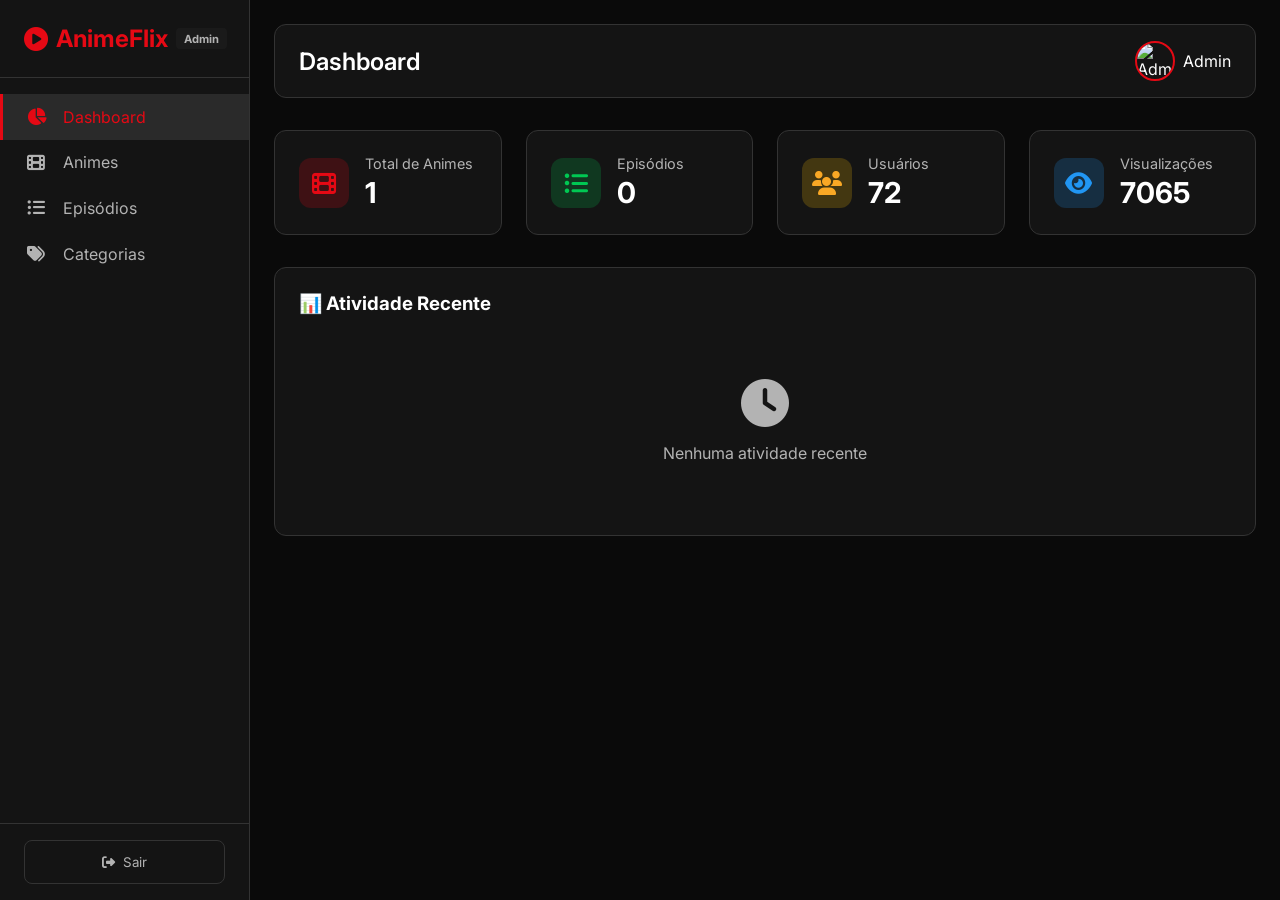
==== commit 5c712d93: "Add files via upload" ====
--- a/index.html
+++ b/index.html
@@ -2,337 +2,1307 @@
 <html lang="pt-BR">
 <head>
     <meta charset="UTF-8">
-    <meta name="viewport" content="width=device-width, initial-scale=1.0, maximum-scale=1.0, user-scalable=yes">
-    <meta name="theme-color" content="#e50914">
-    <meta name="description" content="AnimeFlix - Assista aos melhores animes, desenhos e séries online">
-    <meta name="keywords" content="anime, streaming, séries, desenhos, online">
-    <title>AnimeFlix - Streaming de Animes e Séries</title>
-    
-    <!-- PWA -->
-    <link rel="manifest" href="manifest.json">
-    <link rel="apple-touch-icon" href="assets/icons/icon-192.png">
-    
-    <!-- Font Awesome -->
+    <meta name="viewport" content="width=device-width, initial-scale=1.0">
+    <title>Painel Admin - AnimeFlix</title>
     <link rel="stylesheet" href="https://cdnjs.cloudflare.com/ajax/libs/font-awesome/6.4.0/css/all.min.css">
-    
-    <!-- Google Fonts -->
     <link href="https://fonts.googleapis.com/css2?family=Inter:wght@300;400;500;600;700;800&display=swap" rel="stylesheet">
-    
-    <!-- CSS Principal -->
-    <link rel="stylesheet" href="css/style.css">
+    <style>
+        * {
+            margin: 0;
+            padding: 0;
+            box-sizing: border-box;
+        }
+        :root {
+            --bg-primary: #0a0a0a;
+            --bg-secondary: #141414;
+            --bg-card: #1a1a1a;
+            --bg-hover: #2a2a2a;
+            --text-primary: #ffffff;
+            --text-secondary: #b3b3b3;
+            --accent: #e50914;
+            --accent-hover: #f40612;
+            --border-color: #333;
+            --sidebar-width: 250px;
+            --font-family: 'Inter', sans-serif;
+        }
+        body {
+            font-family: var(--font-family);
+            background: var(--bg-primary);
+            color: var(--text-primary);
+            display: flex;
+            min-height: 100vh;
+            margin: 0;
+        }
+        .sidebar {
+            width: var(--sidebar-width);
+            height: 100vh;
+            background: var(--bg-secondary);
+            border-right: 1px solid var(--border-color);
+            position: fixed;
+            left: 0;
+            top: 0;
+            display: flex;
+            flex-direction: column;
+            transition: all 0.3s ease;
+            z-index: 100;
+            overflow-y: auto;
+        }
+        .sidebar-header {
+            padding: 1.5rem;
+            border-bottom: 1px solid var(--border-color);
+        }
+        .sidebar-header .logo {
+            display: flex;
+            align-items: center;
+            gap: 0.5rem;
+            font-size: 1.5rem;
+            font-weight: 700;
+            color: var(--accent);
+        }
+        .sidebar-header .logo small {
+            font-size: 0.7rem;
+            color: var(--text-secondary);
+            background: var(--bg-card);
+            padding: 0.2rem 0.5rem;
+            border-radius: 4px;
+        }
+        .sidebar-nav {
+            flex: 1;
+            padding: 1rem 0;
+        }
+        .sidebar-nav ul {
+            list-style: none;
+            padding: 0;
+        }
+        .sidebar-nav ul li {
+            padding: 0.8rem 1.5rem;
+            display: flex;
+            align-items: center;
+            gap: 1rem;
+            cursor: pointer;
+            transition: all 0.3s ease;
+            color: var(--text-secondary);
+            border-left: 3px solid transparent;
+        }
+        .sidebar-nav ul li:hover {
+            background: var(--bg-hover);
+            color: var(--text-primary);
+        }
+        .sidebar-nav ul li.active {
+            background: var(--bg-hover);
+            color: var(--accent);
+            border-left-color: var(--accent);
+        }
+        .sidebar-nav ul li i {
+            width: 20px;
+            font-size: 1.1rem;
+        }
+        .sidebar-footer {
+            padding: 1rem 1.5rem;
+            border-top: 1px solid var(--border-color);
+        }
+        .sidebar-footer button {
+            width: 100%;
+            padding: 0.8rem;
+            background: transparent;
+            border: 1px solid var(--border-color);
+            border-radius: 8px;
+            color: var(--text-secondary);
+            cursor: pointer;
+            transition: all 0.3s ease;
+            display: flex;
+            align-items: center;
+            justify-content: center;
+            gap: 0.5rem;
+            font-family: var(--font-family);
+        }
+        .sidebar-footer button:hover {
+            background: var(--accent);
+            border-color: var(--accent);
+            color: #fff;
+        }
+        .main-content {
+            margin-left: var(--sidebar-width);
+            flex: 1;
+            padding: 1.5rem;
+            min-height: 100vh;
+        }
+        .admin-header {
+            display: flex;
+            justify-content: space-between;
+            align-items: center;
+            padding: 1rem 1.5rem;
+            background: var(--bg-secondary);
+            border-radius: 12px;
+            margin-bottom: 2rem;
+            border: 1px solid var(--border-color);
+        }
+        .header-left {
+            display: flex;
+            align-items: center;
+            gap: 1rem;
+        }
+        .menu-toggle {
+            display: none;
+            background: transparent;
+            border: none;
+            color: var(--text-primary);
+            font-size: 1.5rem;
+            cursor: pointer;
+        }
+        .header-left h1 {
+            font-size: 1.5rem;
+            font-weight: 600;
+        }
+        .header-right {
+            display: flex;
+            align-items: center;
+            gap: 1.5rem;
+        }
+        .admin-user {
+            display: flex;
+            align-items: center;
+            gap: 0.5rem;
+        }
+        .admin-user img {
+            width: 40px;
+            height: 40px;
+            border-radius: 50%;
+            border: 2px solid var(--accent);
+        }
+        .page-content {
+            display: none;
+            animation: fadeIn 0.3s ease;
+        }
+        .page-content.active {
+            display: block;
+        }
+        @keyframes fadeIn {
+            from { opacity: 0; transform: translateY(10px); }
+            to { opacity: 1; transform: translateY(0); }
+        }
+        .stats-grid {
+            display: grid;
+            grid-template-columns: repeat(auto-fit, minmax(220px, 1fr));
+            gap: 1.5rem;
+            margin-bottom: 2rem;
+        }
+        .stat-card {
+            background: var(--bg-secondary);
+            padding: 1.5rem;
+            border-radius: 12px;
+            border: 1px solid var(--border-color);
+            display: flex;
+            align-items: center;
+            gap: 1rem;
+        }
+        .stat-icon {
+            width: 50px;
+            height: 50px;
+            border-radius: 12px;
+            display: flex;
+            align-items: center;
+            justify-content: center;
+            font-size: 1.5rem;
+            flex-shrink: 0;
+        }
+        .stat-icon.red { background: rgba(229, 9, 20, 0.2); color: #e50914; }
+        .stat-icon.green { background: rgba(0, 200, 83, 0.2); color: #00c853; }
+        .stat-icon.yellow { background: rgba(255, 193, 7, 0.2); color: #f9a825; }
+        .stat-icon.blue { background: rgba(33, 150, 243, 0.2); color: #2196f3; }
+        .stat-info h3 {
+            font-size: 0.9rem;
+            color: var(--text-secondary);
+            font-weight: 400;
+        }
+        .stat-number {
+            font-size: 1.8rem;
+            font-weight: 700;
+            margin-top: 0.2rem;
+        }
+        .table-container {
+            background: var(--bg-secondary);
+            padding: 1.5rem;
+            border-radius: 12px;
+            border: 1px solid var(--border-color);
+            overflow-x: auto;
+        }
+        .table-header {
+            display: flex;
+            justify-content: space-between;
+            align-items: center;
+            margin-bottom: 1.5rem;
+            flex-wrap: wrap;
+            gap: 1rem;
+        }
+        .btn {
+            padding: 0.6rem 1.2rem;
+            border: none;
+            border-radius: 8px;
+            font-weight: 500;
+            cursor: pointer;
+            transition: all 0.3s ease;
+            display: inline-flex;
+            align-items: center;
+            gap: 0.5rem;
+            font-family: var(--font-family);
+        }
+        .btn-primary { background: var(--accent); color: #fff; }
+        .btn-primary:hover { background: var(--accent-hover); transform: scale(1.05); }
+        .btn-success { background: #00c853; color: #fff; }
+        .btn-success:hover { background: #00e676; transform: scale(1.05); }
+        .btn-danger { background: #d32f2f; color: #fff; }
+        .btn-danger:hover { background: #f44336; transform: scale(1.05); }
+        .btn-warning { background: #f9a825; color: #fff; }
+        .btn-warning:hover { background: #fbc02d; transform: scale(1.05); }
+        .btn-sm {
+            padding: 0.3rem 0.8rem;
+            font-size: 0.85rem;
+        }
+        table {
+            width: 100%;
+            border-collapse: collapse;
+        }
+        table thead {
+            background: var(--bg-primary);
+        }
+        table th {
+            padding: 0.8rem 1rem;
+            text-align: left;
+            font-size: 0.85rem;
+            font-weight: 600;
+            color: var(--text-secondary);
+            border-bottom: 2px solid var(--border-color);
+        }
+        table td {
+            padding: 0.8rem 1rem;
+            border-bottom: 1px solid var(--border-color);
+            font-size: 0.9rem;
+        }
+        table tbody tr:hover {
+            background: var(--bg-hover);
+        }
+        .table-img {
+            width: 50px;
+            height: 70px;
+            object-fit: cover;
+            border-radius: 4px;
+        }
+        .modal {
+            position: fixed;
+            top: 0;
+            left: 0;
+            width: 100%;
+            height: 100%;
+            background: rgba(0, 0, 0, 0.8);
+            display: none;
+            align-items: center;
+            justify-content: center;
+            z-index: 1000;
+            padding: 1rem;
+        }
+        .modal.active {
+            display: flex;
+        }
+        .modal-content {
+            background: var(--bg-secondary);
+            border-radius: 16px;
+            padding: 2rem;
+            max-width: 600px;
+            width: 100%;
+            max-height: 90vh;
+            overflow-y: auto;
+            animation: slideUp 0.3s ease;
+        }
+        @keyframes slideUp {
+            from { transform: translateY(50px); opacity: 0; }
+            to { transform: translateY(0); opacity: 1; }
+        }
+        .modal-header {
+            display: flex;
+            justify-content: space-between;
+            align-items: center;
+            margin-bottom: 1.5rem;
+            padding-bottom: 1rem;
+            border-bottom: 1px solid var(--border-color);
+        }
+        .modal-close {
+            background: transparent;
+            border: none;
+            color: var(--text-secondary);
+            font-size: 1.5rem;
+            cursor: pointer;
+            transition: all 0.3s ease;
+        }
+        .modal-close:hover {
+            color: var(--accent);
+            transform: rotate(90deg);
+        }
+        .form-group {
+            margin-bottom: 1.2rem;
+        }
+        .form-group label {
+            display: block;
+            font-weight: 500;
+            margin-bottom: 0.3rem;
+            font-size: 0.9rem;
+        }
+        .form-group input,
+        .form-group select,
+        .form-group textarea {
+            width: 100%;
+            padding: 0.8rem 1rem;
+            border: 2px solid var(--border-color);
+            border-radius: 8px;
+            background: var(--bg-primary);
+            color: var(--text-primary);
+            font-size: 1rem;
+            transition: all 0.3s ease;
+            font-family: var(--font-family);
+        }
+        .form-group input:focus,
+        .form-group select:focus,
+        .form-group textarea:focus {
+            outline: none;
+            border-color: var(--accent);
+        }
+        .form-group textarea {
+            min-height: 100px;
+            resize: vertical;
+        }
+        .form-row {
+            display: grid;
+            grid-template-columns: 1fr 1fr;
+            gap: 1rem;
+        }
+        .upload-area {
+            border: 2px dashed var(--border-color);
+            border-radius: 12px;
+            padding: 2rem;
+            text-align: center;
+            cursor: pointer;
+            transition: all 0.3s ease;
+            position: relative;
+        }
+        .upload-area:hover {
+            border-color: var(--accent);
+            background: var(--bg-hover);
+        }
+        .upload-area input[type="file"] {
+            position: absolute;
+            top: 0;
+            left: 0;
+            width: 100%;
+            height: 100%;
+            opacity: 0;
+            cursor: pointer;
+        }
+        .upload-area i {
+            font-size: 3rem;
+            color: var(--text-secondary);
+            margin-bottom: 0.5rem;
+        }
+        .upload-area p {
+            color: var(--text-secondary);
+        }
+        .upload-preview {
+            display: none;
+            margin-top: 1rem;
+            position: relative;
+        }
+        .upload-preview img {
+            max-width: 100%;
+            max-height: 300px;
+            border-radius: 8px;
+            border: 2px solid var(--border-color);
+        }
+        .remove-image {
+            position: absolute;
+            top: 10px;
+            right: 10px;
+            background: var(--accent);
+            color: #fff;
+            border: none;
+            border-radius: 50%;
+            width: 30px;
+            height: 30px;
+            cursor: pointer;
+            font-size: 1rem;
+        }
+        .badge-status {
+            padding: 0.2rem 0.8rem;
+            border-radius: 20px;
+            font-size: 0.75rem;
+            font-weight: 600;
+        }
+        .badge-status.active { background: rgba(0, 200, 83, 0.2); color: #00c853; }
+        .badge-status.pending { background: rgba(255, 193, 7, 0.2); color: #f9a825; }
+        .empty-state {
+            text-align: center;
+            padding: 3rem;
+            color: var(--text-secondary);
+        }
+        .empty-state i {
+            font-size: 3rem;
+            margin-bottom: 1rem;
+        }
+        .admin-notification {
+            position: fixed;
+            bottom: 20px;
+            right: 20px;
+            background: var(--bg-secondary);
+            padding: 1rem 1.5rem;
+            border-radius: 12px;
+            border-left: 4px solid var(--accent);
+            box-shadow: 0 8px 30px rgba(0,0,0,0.5);
+            z-index: 2000;
+            color: var(--text-primary);
+            font-family: var(--font-family);
+            max-width: 400px;
+            animation: fadeIn 0.3s ease;
+        }
+        @media (max-width: 768px) {
+            .sidebar { transform: translateX(-100%); }
+            .sidebar.open { transform: translateX(0); }
+            .main-content { margin-left: 0; }
+            .menu-toggle { display: block; }
+            .admin-header { flex-direction: column; gap: 1rem; align-items: stretch; }
+            .header-right { flex-wrap: wrap; justify-content: space-between; }
+            .stats-grid { grid-template-columns: 1fr 1fr; }
+            .form-row { grid-template-columns: 1fr; }
+        }
+        @media (max-width: 480px) {
+            .stats-grid { grid-template-columns: 1fr; }
+            .modal-content { padding: 1rem; }
+        }
+        ::-webkit-scrollbar { width: 8px; }
+        ::-webkit-scrollbar-track { background: var(--bg-primary); }
+        ::-webkit-scrollbar-thumb { background: var(--accent); border-radius: 4px; }
+    </style>
 </head>
 <body>
-    <!-- ===== HEADER ===== -->
-    <header class="header" role="banner">
-        <div class="header-container">
+    <!-- SIDEBAR -->
+    <aside class="sidebar" id="sidebar">
+        <div class="sidebar-header">
             <div class="logo">
                 <i class="fas fa-play-circle"></i>
                 <span>AnimeFlix</span>
-            </div>
-
-            <nav class="nav-menu" id="navMenu" role="navigation">
-                <ul class="nav-list">
-                    <li><a href="#home" class="active"><i class="fas fa-home"></i> Início</a></li>
-                    <li><a href="#lancamentos"><i class="fas fa-fire"></i> Lançamentos</a></li>
-                    <li><a href="#populares"><i class="fas fa-chart-line"></i> Populares</a></li>
-                    <li><a href="#categorias"><i class="fas fa-tags"></i> Categorias</a></li>
-                    <li><a href="#favoritos"><i class="fas fa-heart"></i> Favoritos</a></li>
-                </ul>
-            </nav>
-
-            <div class="header-actions">
-                <div class="search-container">
-                    <input type="text" id="searchInput" placeholder="Pesquisar animes, séries..." aria-label="Pesquisar">
-                    <button id="searchBtn" aria-label="Buscar">
-                        <i class="fas fa-search"></i>
-                    </button>
+                <small>Admin</small>
+            </div>
+        </div>
+        <nav class="sidebar-nav">
+            <ul>
+                <li class="active" data-page="dashboard"><i class="fas fa-chart-pie"></i> Dashboard</li>
+                <li data-page="animes"><i class="fas fa-film"></i> Animes</li>
+                <li data-page="episodes"><i class="fas fa-list-ul"></i> Episódios</li>
+                <li data-page="categories"><i class="fas fa-tags"></i> Categorias</li>
+            </ul>
+        </nav>
+        <div class="sidebar-footer">
+            <button onclick="logoutAdmin()"><i class="fas fa-sign-out-alt"></i> Sair</button>
+        </div>
+    </aside>
+
+    <!-- MAIN -->
+    <main class="main-content">
+        <header class="admin-header">
+            <div class="header-left">
+                <button class="menu-toggle" id="menuToggle"><i class="fas fa-bars"></i></button>
+                <h1 id="pageTitle">Dashboard</h1>
+            </div>
+            <div class="header-right">
+                <div class="admin-user">
+                    <img src="https://api.dicebear.com/7.x/avataaars/svg?seed=admin" alt="Admin">
+                    <span>Admin</span>
                 </div>
-                <button id="themeToggle" class="theme-btn" aria-label="Alternar tema">
-                    <i class="fas fa-moon"></i>
+            </div>
+        </header>
+
+            <!-- DASHBOARD -->
+    <section class="page-content active" id="page-dashboard">
+        <div class="stats-grid">
+            <div class="stat-card">
+                <div class="stat-icon red"><i class="fas fa-film"></i></div>
+                <div class="stat-info"><h3>Total de Animes</h3><p class="stat-number" id="totalAnimes">0</p></div>
+            </div>
+            <div class="stat-card">
+                <div class="stat-icon green"><i class="fas fa-list-ul"></i></div>
+                <div class="stat-info"><h3>Episódios</h3><p class="stat-number" id="totalEpisodes">0</p></div>
+            </div>
+            <div class="stat-card">
+                <div class="stat-icon yellow"><i class="fas fa-users"></i></div>
+                <div class="stat-info"><h3>Usuários</h3><p class="stat-number" id="totalUsers">0</p></div>
+            </div>
+            <div class="stat-card">
+                <div class="stat-icon blue"><i class="fas fa-eye"></i></div>
+                <div class="stat-info"><h3>Visualizações</h3><p class="stat-number" id="totalViews">0</p></div>
+            </div>
+        </div>
+        <div class="table-container">
+            <h3 style="margin-bottom: 1rem;">📊 Atividade Recente</h3>
+            <div id="recentActivity">
+                <div class="empty-state"><i class="fas fa-clock"></i><p>Nenhuma atividade recente</p></div>
+            </div>
+        </div>
+    </section>
+
+    <!-- ANIMES -->
+    <section class="page-content" id="page-animes">
+        <div class="table-container">
+            <div class="table-header">
+                <h2><i class="fas fa-film"></i> Gerenciar Animes</h2>
+                <button class="btn btn-primary" onclick="openModal('anime')">
+                    <i class="fas fa-plus"></i> Adicionar Anime
                 </button>
-                <button id="authBtn" class="auth-btn" aria-label="Minha conta">
-                    <i class="fas fa-user-circle"></i>
+            </div>
+            <div id="animesList">
+                <div class="empty-state"><i class="fas fa-film"></i><p>Nenhum anime cadastrado</p></div>
+            </div>
+        </div>
+    </section>
+
+    <!-- EPISÓDIOS -->
+    <section class="page-content" id="page-episodes">
+        <div class="table-container">
+            <div class="table-header">
+                <h2><i class="fas fa-list-ul"></i> Gerenciar Episódios</h2>
+                <button class="btn btn-primary" onclick="openModal('episode')">
+                    <i class="fas fa-plus"></i> Adicionar Episódio
                 </button>
-                <button class="menu-toggle" id="menuToggle" aria-label="Menu">
-                    <span></span>
-                    <span></span>
-                    <span></span>
+            </div>
+            <div id="episodesList">
+                <div class="empty-state"><i class="fas fa-list-ul"></i><p>Nenhum episódio cadastrado</p></div>
+            </div>
+        </div>
+    </section>
+
+    <!-- CATEGORIAS -->
+    <section class="page-content" id="page-categories">
+        <div class="table-container">
+            <div class="table-header">
+                <h2><i class="fas fa-tags"></i> Gerenciar Categorias</h2>
+                <button class="btn btn-primary" onclick="openModal('category')">
+                    <i class="fas fa-plus"></i> Adicionar Categoria
                 </button>
             </div>
+            <div id="categoriesList">
+                <div class="empty-state"><i class="fas fa-tags"></i><p>Nenhuma categoria cadastrada</p></div>
+            </div>
         </div>
-    </header>
-
-    <!-- ===== NOTIFICAÇÃO ===== -->
-    <div class="notification" id="notification">
-        <div class="notification-content">
-            <i class="fas fa-info-circle"></i>
-            <div>
-                <div class="notification-title" id="notifTitle">Notificação</div>
-                <div class="notification-message" id="notifMessage">Bem-vindo ao AnimeFlix!</div>
-            </div>
-        </div>
-        <button class="notification-close" onclick="this.parentElement.classList.remove('show')">
-            <i class="fas fa-times"></i>
-        </button>
-    </div>
-
-    <!-- ===== LOADING ===== -->
-    <div class="loading-overlay" id="loadingOverlay">
-        <div class="loading-spinner">
-            <i class="fas fa-film fa-3x fa-spin"></i>
-            <p>Carregando...</p>
-        </div>
-    </div>
-
-    <!-- ===== CONTEÚDO PRINCIPAL ===== -->
-    <main>
-        <!-- Banner Rotativo -->
-        <section class="hero-section" id="home">
-            <div class="hero-container" id="heroContainer">
-                <!-- Os slides serão inseridos via JavaScript -->
-                <div class="hero-controls">
-                    <button class="hero-prev" id="heroPrev" aria-label="Anterior">
-                        <i class="fas fa-chevron-left"></i>
-                    </button>
-                    <button class="hero-next" id="heroNext" aria-label="Próximo">
-                        <i class="fas fa-chevron-right"></i>
-                    </button>
+    </section>
+    </main>
+
+        <!-- MODAL -->
+    <div class="modal" id="adminModal">
+        <div class="modal-content">
+            <div class="modal-header">
+                <h2 id="modalTitle">Adicionar</h2>
+                <button class="modal-close" onclick="closeModal()"><i class="fas fa-times"></i></button>
+            </div>
+            <form id="adminForm" onsubmit="saveItem(event)">
+                <input type="hidden" id="formType" value="">
+                <input type="hidden" id="editId" value="">
+
+                <!-- Campos Anime -->
+                <div id="animeFields">
+                    <div class="form-group">
+                        <label>Título *</label>
+                        <input type="text" id="animeTitle" placeholder="Nome do anime">
+                    </div>
+                    <div class="form-group">
+                        <label>Sinopse</label>
+                        <textarea id="animeDescription" placeholder="Descrição do anime"></textarea>
+                    </div>
+                    <div class="form-row">
+                        <div class="form-group">
+                            <label>Ano</label>
+                            <input type="number" id="animeYear" placeholder="2024">
+                        </div>
+                        <div class="form-group">
+                            <label>Gênero</label>
+                            <input type="text" id="animeGenre" placeholder="Ação, Fantasia">
+                        </div>
+                    </div>
+                    <div class="form-row">
+                        <div class="form-group">
+                            <label>Episódios</label>
+                            <input type="number" id="animeEpisodes" placeholder="12">
+                        </div>
+                        <div class="form-group">
+                            <label>Status</label>
+                            <select id="animeStatus">
+                                <option value="Em andamento">Em andamento</option>
+                                <option value="Finalizado">Finalizado</option>
+                            </select>
+                        </div>
+                    </div>
+                    <div class="form-group">
+                        <label>Estúdio</label>
+                        <input type="text" id="animeStudio" placeholder="Nome do estúdio">
+                    </div>
+                    <div class="form-group">
+                        <label>⭐ Nota</label>
+                        <input type="number" id="animeRating" step="0.1" placeholder="9.5">
+                    </div>
+                    <div class="form-group">
+                        <label>📸 Capa (Poster)</label>
+                        <div class="upload-area">
+                            <i class="fas fa-cloud-upload-alt"></i>
+                            <p>Clique para fazer upload da capa</p>
+                            <input type="file" id="animeImage" accept="image/*" onchange="previewImage(this, 'posterPreview')">
+                        </div>
+                        <div class="upload-preview" id="posterPreview"></div>
+                    </div>
+                    <div class="form-group">
+                        <label>🖼️ Banner</label>
+                        <div class="upload-area">
+                            <i class="fas fa-cloud-upload-alt"></i>
+                            <p>Clique para fazer upload do banner</p>
+                            <input type="file" id="animeBanner" accept="image/*" onchange="previewImage(this, 'bannerPreview')">
+                        </div>
+                        <div class="upload-preview" id="bannerPreview"></div>
+                    </div>
                 </div>
-                <div class="hero-indicators" id="heroIndicators"></div>
-            </div>
-        </section>
-
-        <!-- Lançamentos -->
-        <section class="section" id="lancamentos">
-            <div class="section-header">
-                <h2><i class="fas fa-fire text-accent"></i> Lançamentos</h2>
-                <a href="#" class="view-all">Ver todos <i class="fas fa-arrow-right"></i></a>
-            </div>
-            <div class="carousel-container">
-                <button class="carousel-btn prev" data-carousel="lancamentos">
-                    <i class="fas fa-chevron-left"></i>
+
+                <!-- Campos Episódio -->
+                <div id="episodeFields" style="display:none;">
+                    <div class="form-group">
+                        <label>Anime *</label>
+                        <select id="episodeAnime">
+                            <option value="">Selecione um anime</option>
+                        </select>
+                    </div>
+                    <div class="form-group">
+                        <label>Título do Episódio *</label>
+                        <input type="text" id="episodeTitle" placeholder="Título do episódio">
+                    </div>
+                    <div class="form-row">
+                        <div class="form-group">
+                            <label>Temporada</label>
+                            <input type="number" id="episodeSeason" placeholder="1">
+                        </div>
+                        <div class="form-group">
+                            <label>Episódio *</label>
+                            <input type="number" id="episodeNumber" placeholder="1">
+                        </div>
+                    </div>
+                    <div class="form-group">
+                        <label>URL do Vídeo (YouTube ou link direto)</label>
+                        <input type="text" id="episodeVideo" placeholder="https://...">
+                    </div>
+                    <div class="form-group">
+                        <label>Ou enviar vídeo da galeria</label>
+                        <p style="font-size: 0.75rem; color: var(--text-secondary); margin-bottom: 0.5rem;">
+                            ⚠️ Funciona só para vídeos bem curtos/pequenos (poucos MB). Para episódios completos, use o campo de URL acima.
+                        </p>
+                        <div class="upload-area">
+                            <i class="fas fa-cloud-upload-alt"></i>
+                            <p>Clique para fazer upload do vídeo</p>
+                            <input type="file" id="episodeVideoFile" accept="video/*" onchange="previewVideo(this)">
+                        </div>
+                        <div class="upload-preview" id="videoPreview"></div>
+                    </div>
+                    <div class="form-group">
+                        <label>Thumbnail</label>
+                        <div class="upload-area">
+                            <i class="fas fa-cloud-upload-alt"></i>
+                            <p>Clique para fazer upload da thumbnail</p>
+                            <input type="file" id="episodeThumbnail" accept="image/*" onchange="previewImage(this, 'thumbnailPreview')">
+                        </div>
+                        <div class="upload-preview" id="thumbnailPreview"></div>
+                    </div>
+                </div>
+
+                <!-- Campos Categoria -->
+                <div id="categoryFields" style="display:none;">
+                    <div class="form-group">
+                        <label>Nome da Categoria *</label>
+                        <input type="text" id="categoryName" placeholder="Ação, Comédia...">
+                    </div>
+                    <div class="form-group">
+                        <label>Ícone</label>
+                        <select id="categoryIcon">
+                            <option value="fa-fist-raised">👊 Ação</option>
+                            <option value="fa-compass">🧭 Aventura</option>
+                            <option value="fa-laugh">😂 Comédia</option>
+                            <option value="fa-theater-masks">🎭 Drama</option>
+                            <option value="fa-dragon">🐉 Fantasia</option>
+                            <option value="fa-heart">❤️ Romance</option>
+                            <option value="fa-rocket">🚀 Sci-Fi</option>
+                            <option value="fa-coffee">☕ Slice of Life</option>
+                            <option value="fa-basketball-ball">🏀 Esporte</option>
+                            <option value="fa-skull">💀 Suspense</option>
+                        </select>
+                    </div>
+                </div>
+
+                <button type="submit" class="btn btn-success" style="width:100%; justify-content:center; margin-top:1rem;">
+                    <i class="fas fa-save"></i> Salvar
                 </button>
-                <div class="carousel" id="lancamentosCarousel"></div>
-                <button class="carousel-btn next" data-carousel="lancamentos">
-                    <i class="fas fa-chevron-right"></i>
-                </button>
-            </div>
-        </section>
-
-        <!-- Mais Populares -->
-        <section class="section" id="populares">
-            <div class="section-header">
-                <h2><i class="fas fa-chart-line text-accent"></i> Mais Populares</h2>
-                <a href="#" class="view-all">Ver todos <i class="fas fa-arrow-right"></i></a>
-            </div>
-            <div class="carousel-container">
-                <button class="carousel-btn prev" data-carousel="populares">
-                    <i class="fas fa-chevron-left"></i>
-                </button>
-                <div class="carousel" id="popularesCarousel"></div>
-                <button class="carousel-btn next" data-carousel="populares">
-                    <i class="fas fa-chevron-right"></i>
-                </button>
-            </div>
-        </section>
-
-        <!-- Recomendados -->
-        <section class="section" id="recomendados">
-            <div class="section-header">
-                <h2><i class="fas fa-star text-accent"></i> Recomendados para Você</h2>
-                <a href="#" class="view-all">Ver todos <i class="fas fa-arrow-right"></i></a>
-            </div>
-            <div class="carousel-container">
-                <button class="carousel-btn prev" data-carousel="recomendados">
-                    <i class="fas fa-chevron-left"></i>
-                </button>
-                <div class="carousel" id="recomendadosCarousel"></div>
-                <button class="carousel-btn next" data-carousel="recomendados">
-                    <i class="fas fa-chevron-right"></i>
-                </button>
-            </div>
-        </section>
-
-        <!-- Continuar Assistindo -->
-        <section class="section" id="continuar">
-            <div class="section-header">
-                <h2><i class="fas fa-clock text-accent"></i> Continuar Assistindo</h2>
-                <a href="#" class="view-all">Ver todos <i class="fas fa-arrow-right"></i></a>
-            </div>
-            <div class="carousel-container">
-                <button class="carousel-btn prev" data-carousel="continuar">
-                    <i class="fas fa-chevron-left"></i>
-                </button>
-                <div class="carousel" id="continuarCarousel"></div>
-                <button class="carousel-btn next" data-carousel="continuar">
-                    <i class="fas fa-chevron-right"></i>
-                </button>
-            </div>
-        </section>
-
-        <!-- Categorias -->
-        <section class="section" id="categorias">
-            <div class="section-header">
-                <h2><i class="fas fa-tags text-accent"></i> Categorias</h2>
-            </div>
-            <div class="categories-grid" id="categoriesGrid"></div>
-        </section>
-
-        <!-- Favoritos -->
-        <section class="section" id="favoritos">
-            <div class="section-header">
-                <h2><i class="fas fa-heart text-accent"></i> Meus Favoritos</h2>
-                <a href="#" class="view-all">Ver todos <i class="fas fa-arrow-right"></i></a>
-            </div>
-            <div class="carousel-container">
-                <button class="carousel-btn prev" data-carousel="favoritos">
-                    <i class="fas fa-chevron-left"></i>
-                </button>
-                <div class="carousel" id="favoritosCarousel"></div>
-                <button class="carousel-btn next" data-carousel="favoritos">
-                    <i class="fas fa-chevron-right"></i>
-                </button>
-            </div>
-        </section>
-    </main>
-
-    <!-- ===== RODAPÉ ===== -->
-    <footer class="footer" role="contentinfo">
-        <div class="footer-content">
-            <div class="footer-grid">
-                <div class="footer-col">
-                    <h3><i class="fas fa-play-circle text-accent"></i> AnimeFlix</h3>
-                    <p>O melhor lugar para assistir animes, desenhos e séries online. Conteúdo exclusivo e de qualidade.</p>
-                    <div class="social-links">
-                        <a href="#" aria-label="Facebook"><i class="fab fa-facebook"></i></a>
-                        <a href="#" aria-label="Instagram"><i class="fab fa-instagram"></i></a>
-                        <a href="#" aria-label="Twitter"><i class="fab fa-twitter"></i></a>
-                        <a href="#" aria-label="YouTube"><i class="fab fa-youtube"></i></a>
-                        <a href="#" aria-label="Discord"><i class="fab fa-discord"></i></a>
-                    </div>
-                </div>
-                <div class="footer-col">
-                    <h4>Navegação</h4>
-                    <ul>
-                        <li><a href="#home">Início</a></li>
-                        <li><a href="#lancamentos">Lançamentos</a></li>
-                        <li><a href="#populares">Populares</a></li>
-                        <li><a href="#categorias">Categorias</a></li>
-                    </ul>
-                </div>
-                <div class="footer-col">
-                    <h4>Conta</h4>
-                    <ul>
-                        <li><a href="#" id="loginLink">Entrar</a></li>
-                        <li><a href="#">Cadastrar</a></li>
-                        <li><a href="#">Minha Lista</a></li>
-                        <li><a href="#">Histórico</a></li>
-                    </ul>
-                </div>
-                <div class="footer-col">
-                    <h4>Suporte</h4>
-                    <ul>
-                        <li><a href="#">Ajuda</a></li>
-                        <li><a href="#">Termos de Uso</a></li>
-                        <li><a href="#">Política de Privacidade</a></li>
-                        <li><a href="#">Contato</a></li>
-                    </ul>
-                </div>
-            </div>
-            <div class="footer-bottom">
-                <p>&copy; 2026 AnimeFlix - Todos os direitos reservados. Conteúdo apenas para demonstração.</p>
-                <div class="footer-badges">
-                    <span><i class="fas fa-check-circle"></i> PWA</span>
-                    <span><i class="fas fa-shield-alt"></i> Seguro</span>
-                    <span><i class="fas fa-mobile-alt"></i> Responsivo</span>
-                </div>
-            </div>
-        </div>
-    </footer>
-
-    <!-- ===== BOTÃO VOLTAR AO TOPO ===== -->
-    <button class="back-to-top" id="backToTop" aria-label="Voltar ao topo">
-        <i class="fas fa-chevron-up"></i>
-    </button>
-
-    <!-- ===== MODAL DE LOGIN ===== -->
-    <div class="modal" id="loginModal">
-        <div class="modal-content">
-            <button class="modal-close" onclick="closeLoginModal()">
-                <i class="fas fa-times"></i>
-            </button>
-            <div class="modal-header">
-                <h2><i class="fas fa-user-circle"></i> Entrar</h2>
-                <p>Faça login para acessar sua conta</p>
-            </div>
-            <form id="loginForm" class="auth-form">
-                <div class="form-group">
-                    <label for="loginEmail">Email</label>
-                    <input type="email" id="loginEmail" placeholder="seu@email.com" required>
-                </div>
-                <div class="form-group">
-                    <label for="loginPassword">Senha</label>
-                    <input type="password" id="loginPassword" placeholder="Digite sua senha" required>
-                </div>
-                <button type="submit" class="btn btn-primary btn-block">Entrar</button>
-                <div class="auth-links">
-                    <a href="#" onclick="event.preventDefault(); showNotification('Recuperação', 'Funcionalidade em desenvolvimento')">
-                        Esqueceu a senha?
-                    </a>
-                    <a href="#" onclick="event.preventDefault(); showNotification('Cadastro', 'Funcionalidade em desenvolvimento')">
-                        Criar conta
-                    </a>
-                </div>
             </form>
         </div>
     </div>
 
-    <!-- ===== SCRIPTS ===== -->
-    <script src="js/app.js"></script>
-    <script src="js/auth.js"></script>
-    <script src="js/api.js"></script>
-    
-    <!-- Service Worker Registration -->
     <script>
-        if ('serviceWorker' in navigator) {
-            window.addEventListener('load', () => {
-                navigator.serviceWorker.register('sw.js')
-                    .then(registration => {
-                        console.log('ServiceWorker registrado com sucesso:', registration);
-                    })
-                    .catch(error => {
-                        console.warn('Erro ao registrar ServiceWorker:', error);
-                    });
+        // ===== DADOS =====
+        let animes = [];
+        let episodes = [];
+        let categories = [];
+        let currentId = 1;
+        let episodeId = 1;
+        let categoryId = 1;
+
+        // ===== CARREGAR DADOS =====
+        function loadFromLocalStorage() {
+            try {
+                const savedAnimes = localStorage.getItem('admin_animes');
+                const savedEpisodes = localStorage.getItem('admin_episodes');
+                const savedCategories = localStorage.getItem('admin_categories');
+                
+                if (savedAnimes) {
+                    animes = JSON.parse(savedAnimes);
+                    if (animes.length) {
+                        currentId = Math.max(...animes.map(a => a.id)) + 1;
+                    }
+                }
+                if (savedEpisodes) {
+                    episodes = JSON.parse(savedEpisodes);
+                    if (episodes.length) {
+                        episodeId = Math.max(...episodes.map(e => e.id)) + 1;
+                    }
+                }
+                if (savedCategories) {
+                    categories = JSON.parse(savedCategories);
+                    if (categories.length) {
+                        categoryId = Math.max(...categories.map(c => c.id)) + 1;
+                    }
+                }
+                console.log('📂 Dados carregados:', { animes: animes.length, episodes: episodes.length, categories: categories.length });
+            } catch(e) {
+                console.error('Erro ao carregar dados:', e);
+            }
+        }
+
+        // ===== SALVAR =====
+        function saveToLocalStorage() {
+            try {
+                localStorage.setItem('admin_animes', JSON.stringify(animes));
+                localStorage.setItem('admin_episodes', JSON.stringify(episodes));
+                localStorage.setItem('admin_categories', JSON.stringify(categories));
+                console.log('💾 Dados salvos!');
+                return true;
+            } catch(e) {
+                console.error('Erro ao salvar:', e);
+                return false;
+            }
+        }
+
+        // ===== FUNÇÃO PRINCIPAL DE SALVAR =====
+        function saveItem(e) {
+            e.preventDefault();
+            console.log('🔄 Salvando...');
+            
+            const type = document.getElementById('formType').value;
+            const editId = document.getElementById('editId').value;
+
+            if (!type) {
+                showNotification('❌ Erro interno: tipo do formulário não definido. Feche e tente novamente.');
+                return;
+            }
+
+            if (type === 'anime') {
+                const title = document.getElementById('animeTitle').value.trim();
+                if (!title) {
+                    showNotification('❌ O título é obrigatório!');
+                    return;
+                }
+
+                const anime = {
+                    id: editId ? parseInt(editId) : currentId++,
+                    title: title,
+                    description: document.getElementById('animeDescription').value.trim() || 'Sem descrição',
+                    year: parseInt(document.getElementById('animeYear').value) || 2024,
+                    genre: document.getElementById('animeGenre').value.trim() || 'Não definido',
+                    episodes: parseInt(document.getElementById('animeEpisodes').value) || 12,
+                    status: document.getElementById('animeStatus').value,
+                    studio: document.getElementById('animeStudio').value.trim() || 'Desconhecido',
+                    rating: parseFloat(document.getElementById('animeRating').value) || 0,
+                    image: getImageData('posterPreview') || `https://picsum.photos/seed/${Date.now()}/300/450`,
+                    banner: getImageData('bannerPreview') || `https://picsum.photos/seed/banner${Date.now()}/1920/800`
+                };
+
+                console.log('📦 Anime:', anime);
+
+                if (editId) {
+                    const index = animes.findIndex(a => a.id === parseInt(editId));
+                    if (index > -1) {
+                        animes[index] = anime;
+                        showNotification('✅ Anime atualizado!');
+                    }
+                } else {
+                    animes.push(anime);
+                    showNotification('✅ Anime adicionado!');
+                }
+
+            } else if (type === 'episode') {
+                const animeId = parseInt(document.getElementById('episodeAnime').value);
+                const title = document.getElementById('episodeTitle').value.trim();
+                
+                if (!animeId || !title) {
+                    showNotification('❌ Selecione um anime e digite o título!');
+                    return;
+                }
+
+                const episode = {
+                    id: editId ? parseInt(editId) : episodeId++,
+                    animeId: animeId,
+                    title: title,
+                    season: parseInt(document.getElementById('episodeSeason').value) || 1,
+                    number: parseInt(document.getElementById('episodeNumber').value) || 1,
+                    video: getImageData('videoPreview', 'video') || document.getElementById('episodeVideo').value.trim() || '',
+                    thumbnail: getImageData('thumbnailPreview') || `https://picsum.photos/seed/ep${Date.now()}/300/200`
+                };
+
+                if (editId) {
+                    const index = episodes.findIndex(e => e.id === parseInt(editId));
+                    if (index > -1) {
+                        episodes[index] = episode;
+                        showNotification('✅ Episódio atualizado!');
+                    }
+                } else {
+                    episodes.push(episode);
+                    showNotification('✅ Episódio adicionado!');
+                }
+
+            } else if (type === 'category') {
+                const name = document.getElementById('categoryName').value.trim();
+                if (!name) {
+                    showNotification('❌ Digite o nome da categoria!');
+                    return;
+                }
+
+                const category = {
+                    id: editId ? parseInt(editId) : categoryId++,
+                    name: name,
+                    icon: document.getElementById('categoryIcon').value || 'fa-tag'
+                };
+
+                if (editId) {
+                    const index = categories.findIndex(c => c.id === parseInt(editId));
+                    if (index > -1) {
+                        categories[index] = category;
+                        showNotification('✅ Categoria atualizada!');
+                    }
+                } else {
+                    categories.push(category);
+                    showNotification('✅ Categoria adicionada!');
+                }
+            }
+
+            const saved = saveToLocalStorage();
+            if (!saved) {
+                showNotification('❌ Não foi possível salvar. Provavelmente as imagens são muito grandes para o armazenamento do navegador. Tente usar imagens menores ou links de imagem em vez de upload.');
+                return;
+            }
+            closeModal();
+            renderData();
+            updateStats();
+            clearAllPreviews();
+        }
+
+        // ===== FUNÇÕES AUXILIARES =====
+        function getImageData(previewId, tag = 'img') {
+            const preview = document.getElementById(previewId);
+            if (!preview) return null;
+            const el = preview.querySelector(tag);
+            return el ? el.src : null;
+        }
+
+        function clearAllPreviews() {
+            ['posterPreview', 'bannerPreview', 'thumbnailPreview', 'videoPreview'].forEach(id => {
+                const preview = document.getElementById(id);
+                if (preview) {
+                    preview.innerHTML = '';
+                    preview.style.display = 'none';
+                }
             });
-        }
-
-        // Instalação do PWA
-        let deferredPrompt;
-        window.addEventListener('beforeinstallprompt', (e) => {
-            e.preventDefault();
-            deferredPrompt = e;
-            showInstallPrompt();
+            document.querySelectorAll('input[type="file"]').forEach(input => {
+                input.value = '';
+            });
+        }
+
+        function previewImage(input, previewId) {
+            const preview = document.getElementById(previewId);
+            if (!preview || !input.files || !input.files[0]) return;
+
+            const file = input.files[0];
+            const reader = new FileReader();
+            reader.onload = function(e) {
+                // Redimensiona/comprime a imagem antes de guardar, para evitar travar
+                // o navegador com fotos gigantes tiradas direto da câmera do celular
+                const img = new Image();
+                img.onload = function() {
+                    const maxDim = 900;
+                    let { width, height } = img;
+                    if (width > maxDim || height > maxDim) {
+                        if (width > height) {
+                            height = Math.round(height * (maxDim / width));
+                            width = maxDim;
+                        } else {
+                            width = Math.round(width * (maxDim / height));
+                            height = maxDim;
+                        }
+                    }
+                    const canvas = document.createElement('canvas');
+                    canvas.width = width;
+                    canvas.height = height;
+                    canvas.getContext('2d').drawImage(img, 0, 0, width, height);
+                    const compressed = canvas.toDataURL('image/jpeg', 0.75);
+
+                    preview.innerHTML = `
+                        <img src="${compressed}" style="max-width:100%;max-height:300px;border-radius:8px;border:2px solid var(--border-color);">
+                        <button class="remove-image" onclick="removeImage('${previewId}')">✕</button>
+                    `;
+                    preview.style.display = 'block';
+                    preview.style.position = 'relative';
+                };
+                img.onerror = function() {
+                    showNotification('❌ Não foi possível processar essa imagem.');
+                };
+                img.src = e.target.result;
+            };
+            reader.onerror = function() {
+                showNotification('❌ Não foi possível ler esse arquivo de imagem.');
+            };
+            reader.readAsDataURL(file);
+        }
+
+        function previewVideo(input) {
+            const preview = document.getElementById('videoPreview');
+            if (!preview || !input.files || !input.files[0]) return;
+
+            const file = input.files[0];
+            const sizeMB = (file.size / (1024 * 1024)).toFixed(1);
+
+            const reader = new FileReader();
+            reader.onload = function(e) {
+                preview.innerHTML = `
+                    <video src="${e.target.result}" controls style="max-width:100%;max-height:300px;border-radius:8px;border:2px solid var(--border-color);"></video>
+                    <p style="font-size:0.75rem;color:var(--text-secondary);margin-top:0.3rem;">
+                        ${file.name} — ${sizeMB} MB
+                    </p>
+                    <button class="remove-image" onclick="removeVideo()">✕</button>
+                `;
+                preview.style.display = 'block';
+                preview.style.position = 'relative';
+            };
+            reader.onerror = function() {
+                showNotification('❌ Não foi possível ler esse arquivo de vídeo.');
+            };
+            reader.readAsDataURL(file);
+        }
+
+        function removeVideo() {
+            const preview = document.getElementById('videoPreview');
+            if (preview) {
+                preview.innerHTML = '';
+                preview.style.display = 'none';
+            }
+            const input = document.getElementById('episodeVideoFile');
+            if (input) input.value = '';
+        }
+
+        function removeImage(previewId) {
+            const preview = document.getElementById(previewId);
+            if (preview) {
+                preview.innerHTML = '';
+                preview.style.display = 'none';
+            }
+        }
+
+        function showNotification(message) {
+            const existing = document.querySelector('.admin-notification');
+            if (existing) existing.remove();
+            
+            const div = document.createElement('div');
+            div.className = 'admin-notification';
+            div.textContent = message;
+            document.body.appendChild(div);
+            setTimeout(() => div.remove(), 4000);
+        }
+
+           // ===== RENDERIZAR =====
+        function renderData() {
+            renderAnimes();
+            renderEpisodes();
+            renderCategories();
+        }
+
+        function renderAnimes() {
+            const container = document.getElementById('animesList');
+            if (!container) return;
+            
+            if (animes.length === 0) {
+                container.innerHTML = `<div class="empty-state"><i class="fas fa-film"></i><p>Nenhum anime cadastrado</p></div>`;
+                return;
+            }
+            
+            let html = `<table><thead><tr>
+                <th>Capa</th><th>Título</th><th>Gênero</th><th>Ano</th><th>Episódios</th><th>Status</th><th>Nota</th><th>Ações</th>
+            </tr></thead><tbody>`;
+            
+            animes.forEach(a => {
+                html += `<tr>
+                    <td><img src="${a.image}" alt="${a.title}" class="table-img"></td>
+                    <td><strong>${a.title}</strong></td>
+                    <td>${a.genre}</td>
+                    <td>${a.year}</td>
+                    <td>${a.episodes}</td>
+                    <td><span class="badge-status ${a.status === 'Em andamento' ? 'pending' : 'active'}">${a.status}</span></td>
+                    <td>⭐ ${a.rating}</td>
+                    <td>
+                        <button class="btn btn-warning btn-sm" onclick="editItem('anime', ${a.id})"><i class="fas fa-edit"></i></button>
+                        <button class="btn btn-danger btn-sm" onclick="deleteItem('anime', ${a.id})"><i class="fas fa-trash"></i></button>
+                    </td>
+                </tr>`;
+            });
+            html += '</tbody></table>';
+            container.innerHTML = html;
+        }
+
+        function renderEpisodes() {
+            const container = document.getElementById('episodesList');
+            if (!container) return;
+            
+            if (episodes.length === 0) {
+                container.innerHTML = `<div class="empty-state"><i class="fas fa-list-ul"></i><p>Nenhum episódio cadastrado</p></div>`;
+                return;
+            }
+            
+            let html = `<table><thead><tr>
+                <th>Thumb</th><th>Anime</th><th>Episódio</th><th>Temporada</th><th>Título</th><th>Ações</th>
+            </tr></thead><tbody>`;
+            
+            episodes.forEach(e => {
+                const anime = animes.find(a => a.id === e.animeId);
+                html += `<tr>
+                    <td><img src="${e.thumbnail}" alt="${e.title}" class="table-img" style="width:80px;height:50px;object-fit:cover;"></td>
+                    <td>${anime ? anime.title : 'Desconhecido'}</td>
+                    <td>Ep. ${e.number}</td>
+                    <td>T${e.season}</td>
+                    <td>${e.title}</td>
+                    <td>
+                        <button class="btn btn-warning btn-sm" onclick="editItem('episode', ${e.id})"><i class="fas fa-edit"></i></button>
+                        <button class="btn btn-danger btn-sm" onclick="deleteItem('episode', ${e.id})"><i class="fas fa-trash"></i></button>
+                    </td>
+                </tr>`;
+            });
+            html += '</tbody></table>';
+            container.innerHTML = html;
+        }
+
+        function renderCategories() {
+            const container = document.getElementById('categoriesList');
+            if (!container) return;
+            
+            if (categories.length === 0) {
+                container.innerHTML = `<div class="empty-state"><i class="fas fa-tags"></i><p>Nenhuma categoria cadastrada</p></div>`;
+                return;
+            }
+            
+            let html = `<table><thead><tr>
+                <th>Ícone</th><th>Nome</th><th>Ações</th>
+            </tr></thead><tbody>`;
+            
+            categories.forEach(c => {
+                html += `<tr>
+                    <td><i class="fas ${c.icon}" style="font-size:1.5rem;color:var(--accent);"></i></td>
+                    <td><strong>${c.name}</strong></td>
+                    <td>
+                        <button class="btn btn-warning btn-sm" onclick="editItem('category', ${c.id})"><i class="fas fa-edit"></i></button>
+                        <button class="btn btn-danger btn-sm" onclick="deleteItem('category', ${c.id})"><i class="fas fa-trash"></i></button>
+                    </td>
+                </tr>`;
+            });
+            html += '</tbody></table>';
+            container.innerHTML = html;
+        }
+
+        // ===== EDITAR =====
+        function editItem(type, id) {
+            let data = null;
+            if (type === 'anime') data = animes.find(a => a.id === id);
+            else if (type === 'episode') data = episodes.find(e => e.id === id);
+            else if (type === 'category') data = categories.find(c => c.id === id);
+            
+            if (data) openModal(type, data);
+        }
+
+        // ===== DELETAR =====
+        function deleteItem(type, id) {
+            if (!confirm('Tem certeza que deseja excluir?')) return;
+            
+            if (type === 'anime') {
+                animes = animes.filter(a => a.id !== id);
+                episodes = episodes.filter(e => e.animeId !== id);
+            } else if (type === 'episode') {
+                episodes = episodes.filter(e => e.id !== id);
+            } else if (type === 'category') {
+                categories = categories.filter(c => c.id !== id);
+            }
+            
+            renderData();
+            updateStats();
+            saveToLocalStorage();
+            showNotification('🗑️ Excluído!');
+        }
+
+        // ===== STATS =====
+        function updateStats() {
+            document.getElementById('totalAnimes').textContent = animes.length;
+            document.getElementById('totalEpisodes').textContent = episodes.length;
+            document.getElementById('totalUsers').textContent = Math.floor(Math.random() * 100) + 50;
+            document.getElementById('totalViews').textContent = Math.floor(Math.random() * 10000) + 1000;
+        }
+
+        // ===== MODAL =====
+        function openModal(type, data = null) {
+            const modal = document.getElementById('adminModal');
+            const title = document.getElementById('modalTitle');
+
+            document.getElementById('animeFields').style.display = 'none';
+            document.getElementById('episodeFields').style.display = 'none';
+            document.getElementById('categoryFields').style.display = 'none';
+
+            if (type === 'anime') {
+                document.getElementById('animeFields').style.display = 'block';
+                title.textContent = data ? '✏️ Editar Anime' : '🎬 Adicionar Anime';
+                if (data) {
+                    document.getElementById('animeTitle').value = data.title || '';
+                    document.getElementById('animeDescription').value = data.description || '';
+                    document.getElementById('animeYear').value = data.year || '';
+                    document.getElementById('animeGenre').value = data.genre || '';
+                    document.getElementById('animeEpisodes').value = data.episodes || '';
+                    document.getElementById('animeStatus').value = data.status || 'Em andamento';
+                    document.getElementById('animeStudio').value = data.studio || '';
+                    document.getElementById('animeRating').value = data.rating || '';
+                } else {
+                    document.getElementById('adminForm').reset();
+                    clearAllPreviews();
+                }
+            } else if (type === 'episode') {
+                document.getElementById('episodeFields').style.display = 'block';
+                title.textContent = data ? '✏️ Editar Episódio' : '📺 Adicionar Episódio';
+                
+                const select = document.getElementById('episodeAnime');
+                select.innerHTML = '<option value="">Selecione um anime</option>';
+                animes.forEach(a => {
+                    const selected = data && data.animeId === a.id ? 'selected' : '';
+                    select.innerHTML += `<option value="${a.id}" ${selected}>${a.title}</option>`;
+                });
+                
+                if (data) {
+                    document.getElementById('episodeTitle').value = data.title || '';
+                    document.getElementById('episodeSeason').value = data.season || '';
+                    document.getElementById('episodeNumber').value = data.number || '';
+
+                    if (data.video && data.video.startsWith('data:')) {
+                        // Vídeo enviado por upload (arquivo) - mostra no preview, não no campo de URL
+                        document.getElementById('episodeVideo').value = '';
+                        const preview = document.getElementById('videoPreview');
+                        preview.innerHTML = `
+                            <video src="${data.video}" controls style="max-width:100%;max-height:300px;border-radius:8px;border:2px solid var(--border-color);"></video>
+                            <button class="remove-image" onclick="removeVideo()">✕</button>
+                        `;
+                        preview.style.display = 'block';
+                        preview.style.position = 'relative';
+                    } else {
+                        document.getElementById('episodeVideo').value = data.video || '';
+                    }
+                } else {
+                    document.getElementById('adminForm').reset();
+                    clearAllPreviews();
+                }
+            } else if (type === 'category') {
+                document.getElementById('categoryFields').style.display = 'block';
+                title.textContent = data ? '✏️ Editar Categoria' : '🏷️ Adicionar Categoria';
+                if (data) {
+                    document.getElementById('categoryName').value = data.name || '';
+                    document.getElementById('categoryIcon').value = data.icon || 'fa-tag';
+                } else {
+                    document.getElementById('adminForm').reset();
+                }
+            }
+
+            // IMPORTANTE: definir isso DEPOIS de qualquer reset() do formulário,
+            // senão o reset apaga esses valores e o salvar para de funcionar
+            // silenciosamente para itens novos.
+            document.getElementById('formType').value = type;
+            document.getElementById('editId').value = data ? data.id : '';
+
+            modal.classList.add('active');
+        }
+
+        function closeModal() {
+            document.getElementById('adminModal').classList.remove('active');
+            clearAllPreviews();
+        }
+
+        document.getElementById('adminModal').addEventListener('click', function(e) {
+            if (e.target === this) closeModal();
         });
 
-        function showInstallPrompt() {
-            const notification = document.getElementById('notification');
-            document.getElementById('notifTitle').textContent = '📱 Instale o App';
-            document.getElementById('notifMessage').innerHTML = 
-                'Instale o AnimeFlix no seu dispositivo para uma experiência melhor. <button onclick="installApp()" class="btn btn-primary btn-sm">Instalar</button>';
-            notification.classList.add('show');
-        }
-
-        function installApp() {
-            if (deferredPrompt) {
-                deferredPrompt.prompt();
-                deferredPrompt.userChoice.then((choiceResult) => {
-                    if (choiceResult.outcome === 'accepted') {
-                        showNotification('Sucesso', 'App instalado com sucesso!');
-                    }
-                    deferredPrompt = null;
-                });
+        // ===== NAVEGAÇÃO =====
+        document.querySelectorAll('.sidebar-nav ul li').forEach(item => {
+            item.addEventListener('click', function() {
+                document.querySelectorAll('.sidebar-nav ul li').forEach(l => l.classList.remove('active'));
+                this.classList.add('active');
+                const page = this.dataset.page;
+                document.querySelectorAll('.page-content').forEach(p => p.classList.remove('active'));
+                const target = document.getElementById('page-' + page);
+                if (target) target.classList.add('active');
+                document.getElementById('pageTitle').textContent = this.textContent.trim();
+                renderData();
+            });
+        });
+
+        // ===== MENU MOBILE =====
+        document.getElementById('menuToggle').addEventListener('click', function() {
+            document.getElementById('sidebar').classList.toggle('open');
+        });
+
+        // ===== LOGOUT =====
+        function logoutAdmin() {
+            if (confirm('Deseja sair?')) {
+                window.location.href = '../index.html';
             }
         }
+
+        // ===== INICIALIZAR =====
+        loadFromLocalStorage();
+        
+        // Adicionar dados de exemplo se estiver vazio
+        if (animes.length === 0) {
+            animes.push({
+                id: currentId++,
+                title: 'Demon Slayer',
+                description: 'Um jovem caçador de demônios luta para salvar sua irmã.',
+                year: 2021,
+                genre: 'Ação, Fantasia',
+                episodes: 26,
+                status: 'Finalizado',
+                studio: 'Ufotable',
+                rating: 9.1,
+                image: 'https://picsum.photos/seed/demo1/300/450',
+                banner: 'https://picsum.photos/seed/demo1b/1920/800'
+            });
+            saveToLocalStorage();
+        }
+
+        renderData();
+        updateStats();
+        console.log('🎬 Painel Admin carregado!');
+        console.log(`📺 ${animes.length} animes, ${episodes.length} episódios, ${categories.length} categorias`);
     </script>
 </body>
-                  </html>
+</html>
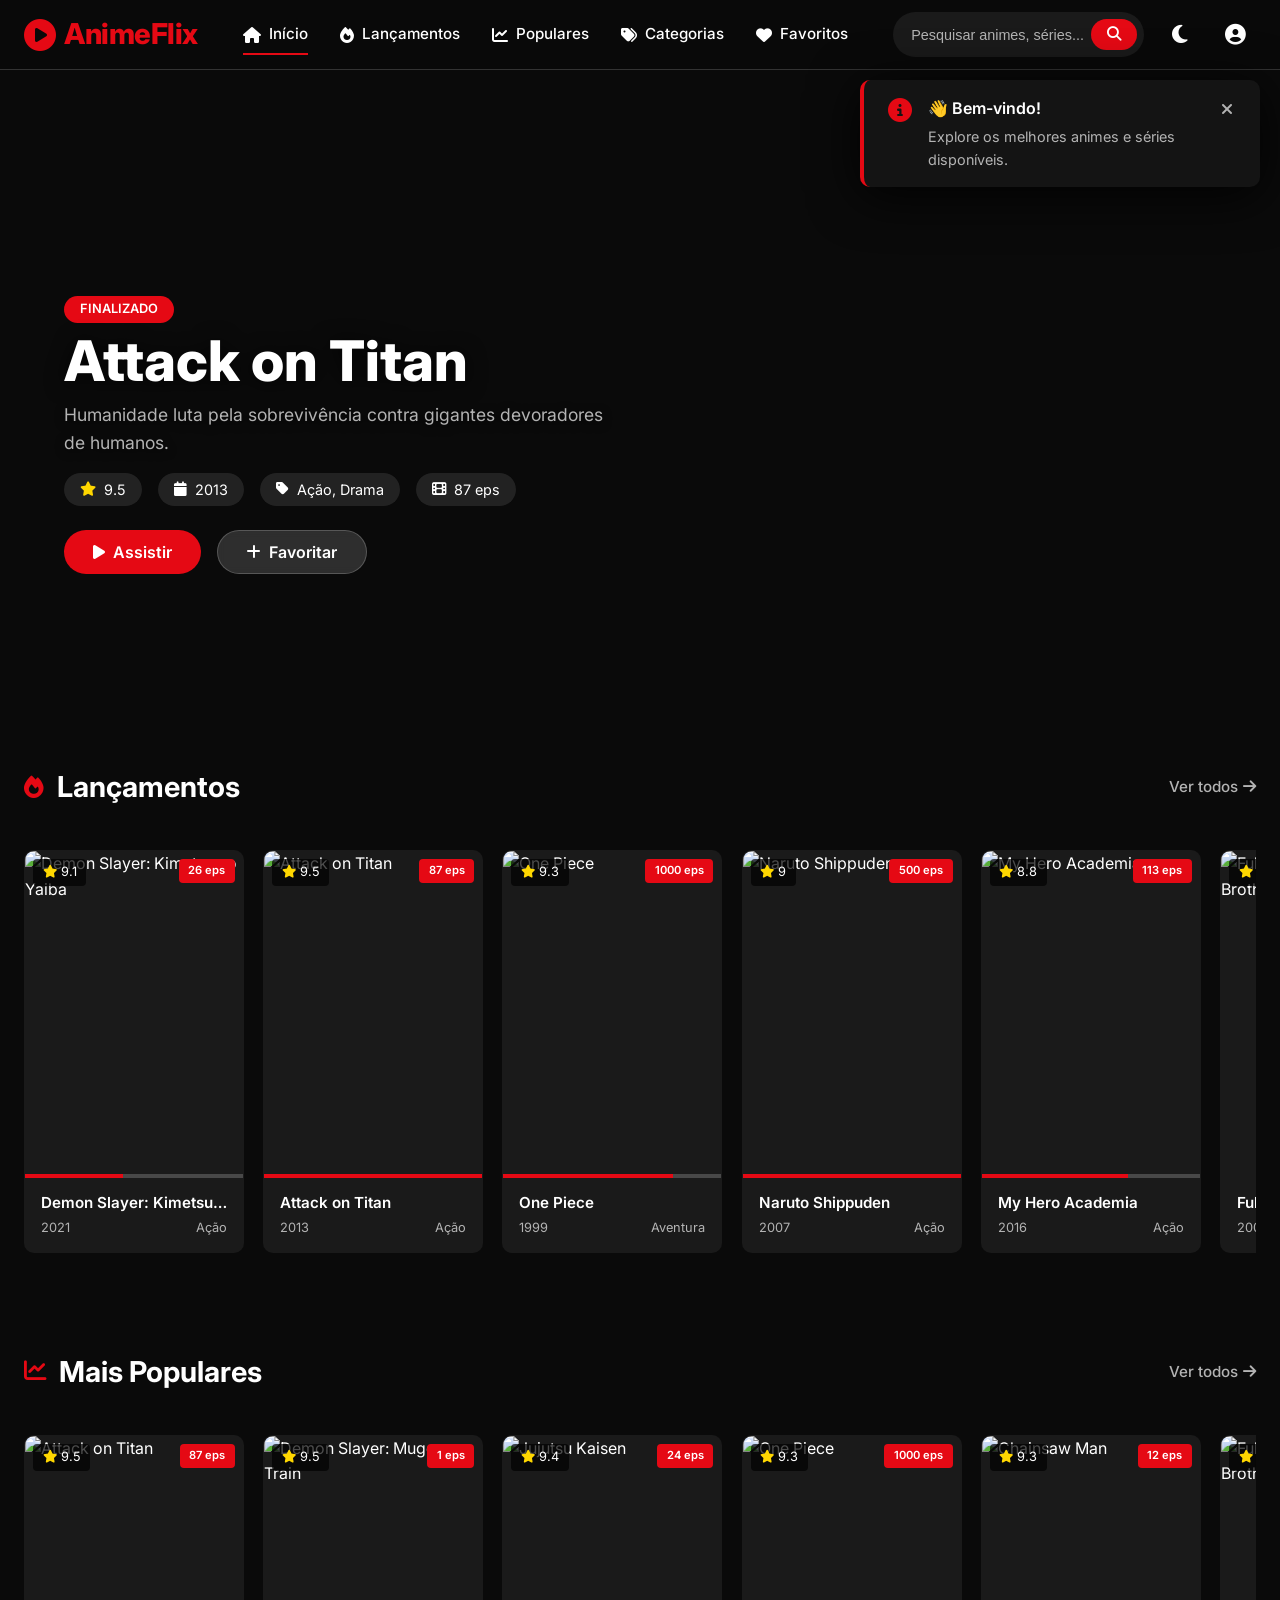
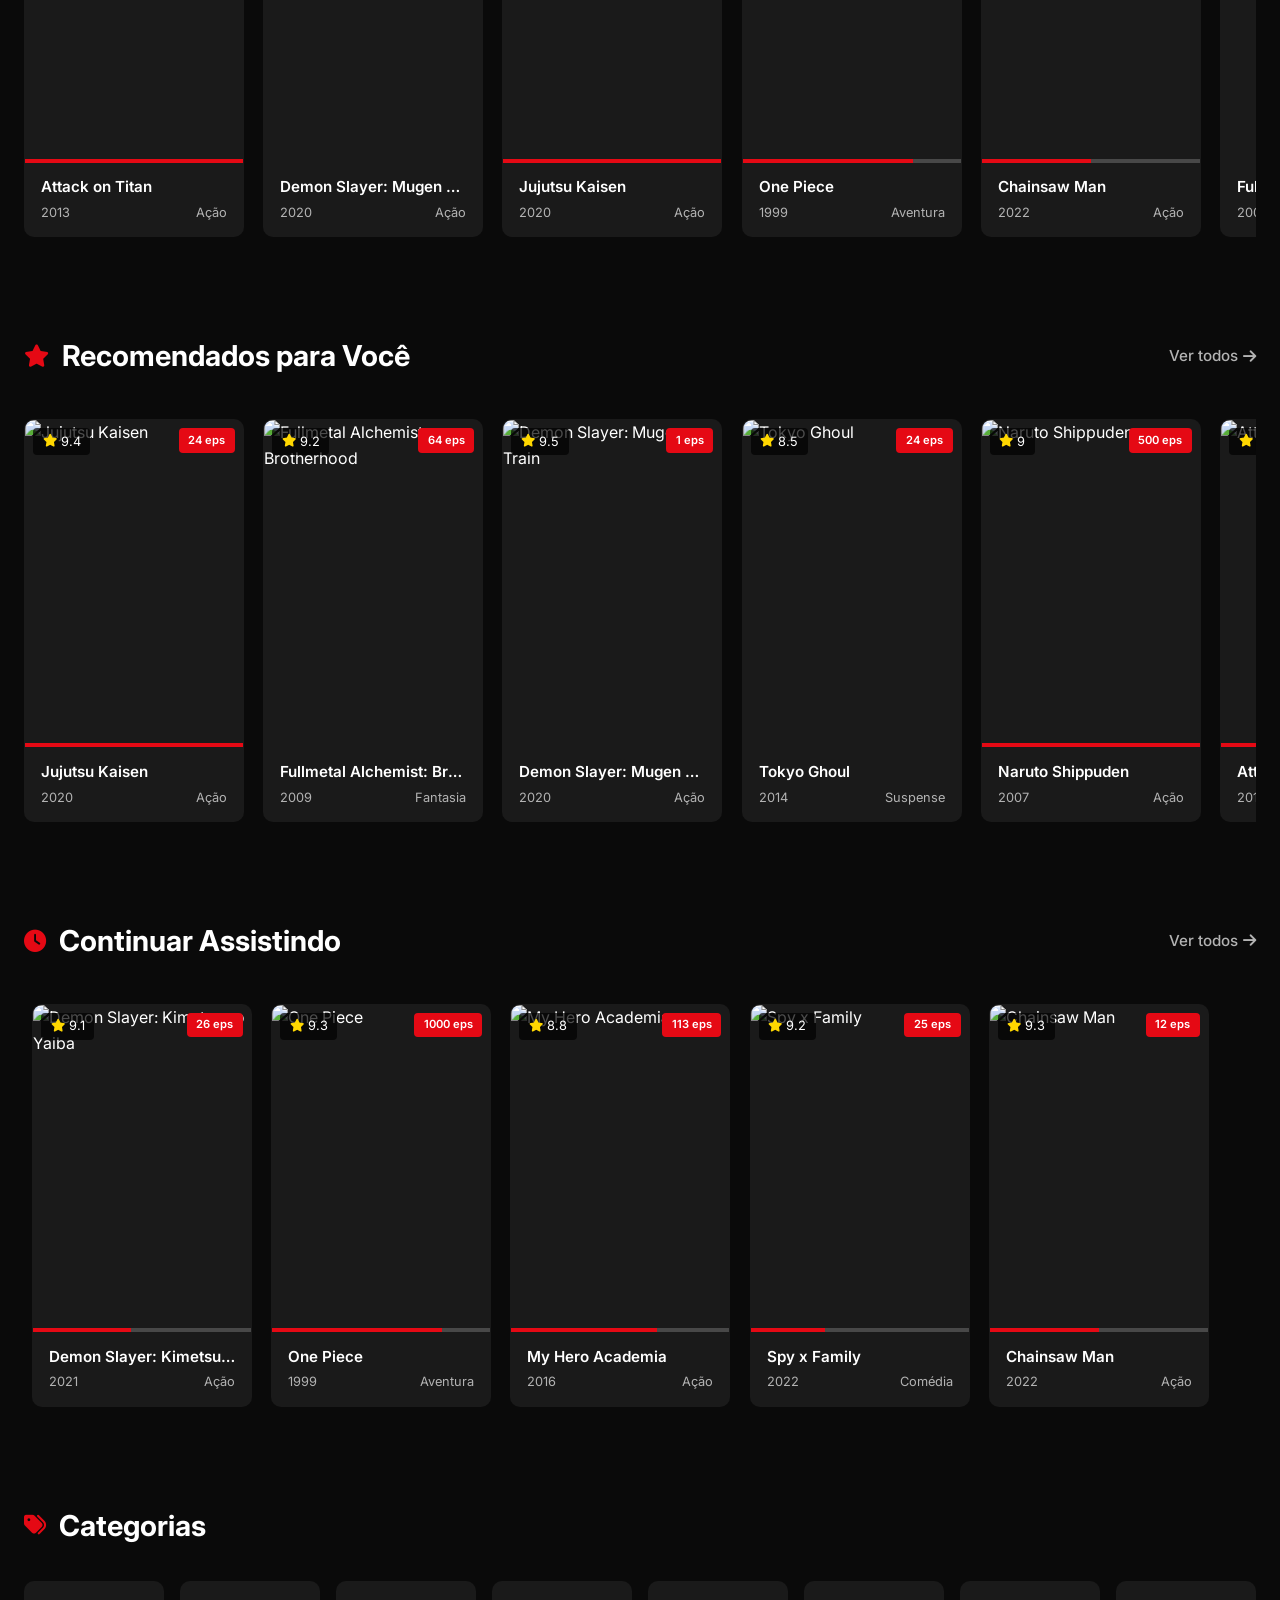
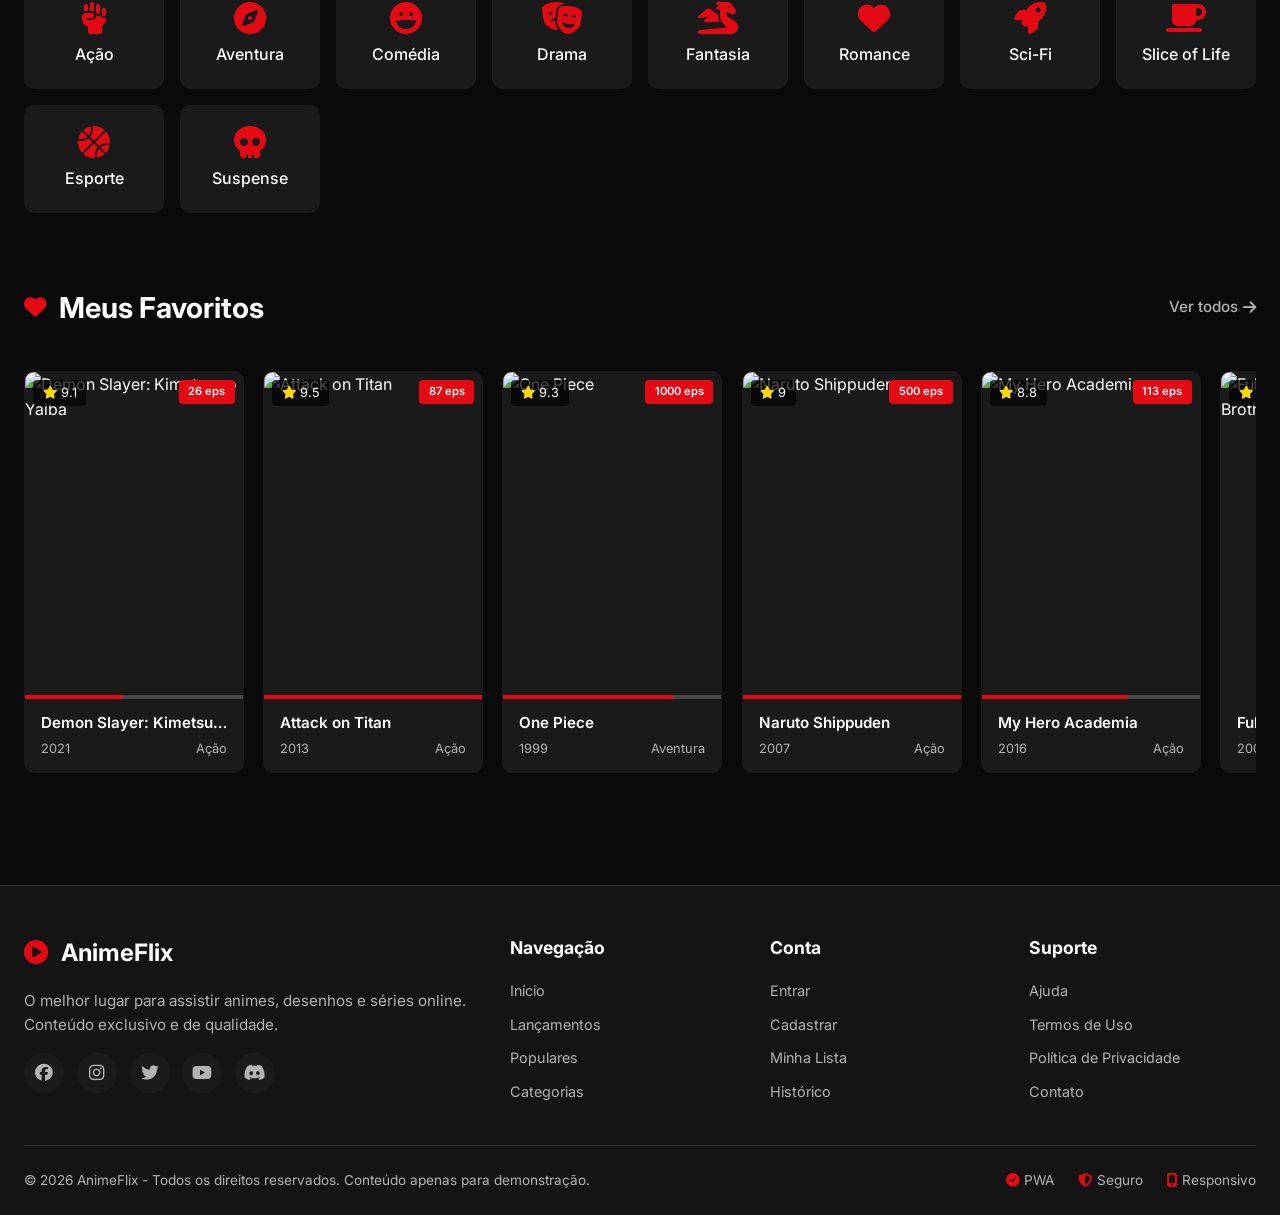
==== commit 6703d9e8: "Add files via upload" ====
--- a/index.html
+++ b/index.html
@@ -2,1307 +2,337 @@
 <html lang="pt-BR">
 <head>
     <meta charset="UTF-8">
-    <meta name="viewport" content="width=device-width, initial-scale=1.0">
-    <title>Painel Admin - AnimeFlix</title>
+    <meta name="viewport" content="width=device-width, initial-scale=1.0, maximum-scale=1.0, user-scalable=yes">
+    <meta name="theme-color" content="#e50914">
+    <meta name="description" content="AnimeFlix - Assista aos melhores animes, desenhos e séries online">
+    <meta name="keywords" content="anime, streaming, séries, desenhos, online">
+    <title>AnimeFlix - Streaming de Animes e Séries</title>
+    
+    <!-- PWA -->
+    <link rel="manifest" href="manifest.json">
+    <link rel="apple-touch-icon" href="assets/icons/icon-192.png">
+    
+    <!-- Font Awesome -->
     <link rel="stylesheet" href="https://cdnjs.cloudflare.com/ajax/libs/font-awesome/6.4.0/css/all.min.css">
+    
+    <!-- Google Fonts -->
     <link href="https://fonts.googleapis.com/css2?family=Inter:wght@300;400;500;600;700;800&display=swap" rel="stylesheet">
-    <style>
-        * {
-            margin: 0;
-            padding: 0;
-            box-sizing: border-box;
-        }
-        :root {
-            --bg-primary: #0a0a0a;
-            --bg-secondary: #141414;
-            --bg-card: #1a1a1a;
-            --bg-hover: #2a2a2a;
-            --text-primary: #ffffff;
-            --text-secondary: #b3b3b3;
-            --accent: #e50914;
-            --accent-hover: #f40612;
-            --border-color: #333;
-            --sidebar-width: 250px;
-            --font-family: 'Inter', sans-serif;
-        }
-        body {
-            font-family: var(--font-family);
-            background: var(--bg-primary);
-            color: var(--text-primary);
-            display: flex;
-            min-height: 100vh;
-            margin: 0;
-        }
-        .sidebar {
-            width: var(--sidebar-width);
-            height: 100vh;
-            background: var(--bg-secondary);
-            border-right: 1px solid var(--border-color);
-            position: fixed;
-            left: 0;
-            top: 0;
-            display: flex;
-            flex-direction: column;
-            transition: all 0.3s ease;
-            z-index: 100;
-            overflow-y: auto;
-        }
-        .sidebar-header {
-            padding: 1.5rem;
-            border-bottom: 1px solid var(--border-color);
-        }
-        .sidebar-header .logo {
-            display: flex;
-            align-items: center;
-            gap: 0.5rem;
-            font-size: 1.5rem;
-            font-weight: 700;
-            color: var(--accent);
-        }
-        .sidebar-header .logo small {
-            font-size: 0.7rem;
-            color: var(--text-secondary);
-            background: var(--bg-card);
-            padding: 0.2rem 0.5rem;
-            border-radius: 4px;
-        }
-        .sidebar-nav {
-            flex: 1;
-            padding: 1rem 0;
-        }
-        .sidebar-nav ul {
-            list-style: none;
-            padding: 0;
-        }
-        .sidebar-nav ul li {
-            padding: 0.8rem 1.5rem;
-            display: flex;
-            align-items: center;
-            gap: 1rem;
-            cursor: pointer;
-            transition: all 0.3s ease;
-            color: var(--text-secondary);
-            border-left: 3px solid transparent;
-        }
-        .sidebar-nav ul li:hover {
-            background: var(--bg-hover);
-            color: var(--text-primary);
-        }
-        .sidebar-nav ul li.active {
-            background: var(--bg-hover);
-            color: var(--accent);
-            border-left-color: var(--accent);
-        }
-        .sidebar-nav ul li i {
-            width: 20px;
-            font-size: 1.1rem;
-        }
-        .sidebar-footer {
-            padding: 1rem 1.5rem;
-            border-top: 1px solid var(--border-color);
-        }
-        .sidebar-footer button {
-            width: 100%;
-            padding: 0.8rem;
-            background: transparent;
-            border: 1px solid var(--border-color);
-            border-radius: 8px;
-            color: var(--text-secondary);
-            cursor: pointer;
-            transition: all 0.3s ease;
-            display: flex;
-            align-items: center;
-            justify-content: center;
-            gap: 0.5rem;
-            font-family: var(--font-family);
-        }
-        .sidebar-footer button:hover {
-            background: var(--accent);
-            border-color: var(--accent);
-            color: #fff;
-        }
-        .main-content {
-            margin-left: var(--sidebar-width);
-            flex: 1;
-            padding: 1.5rem;
-            min-height: 100vh;
-        }
-        .admin-header {
-            display: flex;
-            justify-content: space-between;
-            align-items: center;
-            padding: 1rem 1.5rem;
-            background: var(--bg-secondary);
-            border-radius: 12px;
-            margin-bottom: 2rem;
-            border: 1px solid var(--border-color);
-        }
-        .header-left {
-            display: flex;
-            align-items: center;
-            gap: 1rem;
-        }
-        .menu-toggle {
-            display: none;
-            background: transparent;
-            border: none;
-            color: var(--text-primary);
-            font-size: 1.5rem;
-            cursor: pointer;
-        }
-        .header-left h1 {
-            font-size: 1.5rem;
-            font-weight: 600;
-        }
-        .header-right {
-            display: flex;
-            align-items: center;
-            gap: 1.5rem;
-        }
-        .admin-user {
-            display: flex;
-            align-items: center;
-            gap: 0.5rem;
-        }
-        .admin-user img {
-            width: 40px;
-            height: 40px;
-            border-radius: 50%;
-            border: 2px solid var(--accent);
-        }
-        .page-content {
-            display: none;
-            animation: fadeIn 0.3s ease;
-        }
-        .page-content.active {
-            display: block;
-        }
-        @keyframes fadeIn {
-            from { opacity: 0; transform: translateY(10px); }
-            to { opacity: 1; transform: translateY(0); }
-        }
-        .stats-grid {
-            display: grid;
-            grid-template-columns: repeat(auto-fit, minmax(220px, 1fr));
-            gap: 1.5rem;
-            margin-bottom: 2rem;
-        }
-        .stat-card {
-            background: var(--bg-secondary);
-            padding: 1.5rem;
-            border-radius: 12px;
-            border: 1px solid var(--border-color);
-            display: flex;
-            align-items: center;
-            gap: 1rem;
-        }
-        .stat-icon {
-            width: 50px;
-            height: 50px;
-            border-radius: 12px;
-            display: flex;
-            align-items: center;
-            justify-content: center;
-            font-size: 1.5rem;
-            flex-shrink: 0;
-        }
-        .stat-icon.red { background: rgba(229, 9, 20, 0.2); color: #e50914; }
-        .stat-icon.green { background: rgba(0, 200, 83, 0.2); color: #00c853; }
-        .stat-icon.yellow { background: rgba(255, 193, 7, 0.2); color: #f9a825; }
-        .stat-icon.blue { background: rgba(33, 150, 243, 0.2); color: #2196f3; }
-        .stat-info h3 {
-            font-size: 0.9rem;
-            color: var(--text-secondary);
-            font-weight: 400;
-        }
-        .stat-number {
-            font-size: 1.8rem;
-            font-weight: 700;
-            margin-top: 0.2rem;
-        }
-        .table-container {
-            background: var(--bg-secondary);
-            padding: 1.5rem;
-            border-radius: 12px;
-            border: 1px solid var(--border-color);
-            overflow-x: auto;
-        }
-        .table-header {
-            display: flex;
-            justify-content: space-between;
-            align-items: center;
-            margin-bottom: 1.5rem;
-            flex-wrap: wrap;
-            gap: 1rem;
-        }
-        .btn {
-            padding: 0.6rem 1.2rem;
-            border: none;
-            border-radius: 8px;
-            font-weight: 500;
-            cursor: pointer;
-            transition: all 0.3s ease;
-            display: inline-flex;
-            align-items: center;
-            gap: 0.5rem;
-            font-family: var(--font-family);
-        }
-        .btn-primary { background: var(--accent); color: #fff; }
-        .btn-primary:hover { background: var(--accent-hover); transform: scale(1.05); }
-        .btn-success { background: #00c853; color: #fff; }
-        .btn-success:hover { background: #00e676; transform: scale(1.05); }
-        .btn-danger { background: #d32f2f; color: #fff; }
-        .btn-danger:hover { background: #f44336; transform: scale(1.05); }
-        .btn-warning { background: #f9a825; color: #fff; }
-        .btn-warning:hover { background: #fbc02d; transform: scale(1.05); }
-        .btn-sm {
-            padding: 0.3rem 0.8rem;
-            font-size: 0.85rem;
-        }
-        table {
-            width: 100%;
-            border-collapse: collapse;
-        }
-        table thead {
-            background: var(--bg-primary);
-        }
-        table th {
-            padding: 0.8rem 1rem;
-            text-align: left;
-            font-size: 0.85rem;
-            font-weight: 600;
-            color: var(--text-secondary);
-            border-bottom: 2px solid var(--border-color);
-        }
-        table td {
-            padding: 0.8rem 1rem;
-            border-bottom: 1px solid var(--border-color);
-            font-size: 0.9rem;
-        }
-        table tbody tr:hover {
-            background: var(--bg-hover);
-        }
-        .table-img {
-            width: 50px;
-            height: 70px;
-            object-fit: cover;
-            border-radius: 4px;
-        }
-        .modal {
-            position: fixed;
-            top: 0;
-            left: 0;
-            width: 100%;
-            height: 100%;
-            background: rgba(0, 0, 0, 0.8);
-            display: none;
-            align-items: center;
-            justify-content: center;
-            z-index: 1000;
-            padding: 1rem;
-        }
-        .modal.active {
-            display: flex;
-        }
-        .modal-content {
-            background: var(--bg-secondary);
-            border-radius: 16px;
-            padding: 2rem;
-            max-width: 600px;
-            width: 100%;
-            max-height: 90vh;
-            overflow-y: auto;
-            animation: slideUp 0.3s ease;
-        }
-        @keyframes slideUp {
-            from { transform: translateY(50px); opacity: 0; }
-            to { transform: translateY(0); opacity: 1; }
-        }
-        .modal-header {
-            display: flex;
-            justify-content: space-between;
-            align-items: center;
-            margin-bottom: 1.5rem;
-            padding-bottom: 1rem;
-            border-bottom: 1px solid var(--border-color);
-        }
-        .modal-close {
-            background: transparent;
-            border: none;
-            color: var(--text-secondary);
-            font-size: 1.5rem;
-            cursor: pointer;
-            transition: all 0.3s ease;
-        }
-        .modal-close:hover {
-            color: var(--accent);
-            transform: rotate(90deg);
-        }
-        .form-group {
-            margin-bottom: 1.2rem;
-        }
-        .form-group label {
-            display: block;
-            font-weight: 500;
-            margin-bottom: 0.3rem;
-            font-size: 0.9rem;
-        }
-        .form-group input,
-        .form-group select,
-        .form-group textarea {
-            width: 100%;
-            padding: 0.8rem 1rem;
-            border: 2px solid var(--border-color);
-            border-radius: 8px;
-            background: var(--bg-primary);
-            color: var(--text-primary);
-            font-size: 1rem;
-            transition: all 0.3s ease;
-            font-family: var(--font-family);
-        }
-        .form-group input:focus,
-        .form-group select:focus,
-        .form-group textarea:focus {
-            outline: none;
-            border-color: var(--accent);
-        }
-        .form-group textarea {
-            min-height: 100px;
-            resize: vertical;
-        }
-        .form-row {
-            display: grid;
-            grid-template-columns: 1fr 1fr;
-            gap: 1rem;
-        }
-        .upload-area {
-            border: 2px dashed var(--border-color);
-            border-radius: 12px;
-            padding: 2rem;
-            text-align: center;
-            cursor: pointer;
-            transition: all 0.3s ease;
-            position: relative;
-        }
-        .upload-area:hover {
-            border-color: var(--accent);
-            background: var(--bg-hover);
-        }
-        .upload-area input[type="file"] {
-            position: absolute;
-            top: 0;
-            left: 0;
-            width: 100%;
-            height: 100%;
-            opacity: 0;
-            cursor: pointer;
-        }
-        .upload-area i {
-            font-size: 3rem;
-            color: var(--text-secondary);
-            margin-bottom: 0.5rem;
-        }
-        .upload-area p {
-            color: var(--text-secondary);
-        }
-        .upload-preview {
-            display: none;
-            margin-top: 1rem;
-            position: relative;
-        }
-        .upload-preview img {
-            max-width: 100%;
-            max-height: 300px;
-            border-radius: 8px;
-            border: 2px solid var(--border-color);
-        }
-        .remove-image {
-            position: absolute;
-            top: 10px;
-            right: 10px;
-            background: var(--accent);
-            color: #fff;
-            border: none;
-            border-radius: 50%;
-            width: 30px;
-            height: 30px;
-            cursor: pointer;
-            font-size: 1rem;
-        }
-        .badge-status {
-            padding: 0.2rem 0.8rem;
-            border-radius: 20px;
-            font-size: 0.75rem;
-            font-weight: 600;
-        }
-        .badge-status.active { background: rgba(0, 200, 83, 0.2); color: #00c853; }
-        .badge-status.pending { background: rgba(255, 193, 7, 0.2); color: #f9a825; }
-        .empty-state {
-            text-align: center;
-            padding: 3rem;
-            color: var(--text-secondary);
-        }
-        .empty-state i {
-            font-size: 3rem;
-            margin-bottom: 1rem;
-        }
-        .admin-notification {
-            position: fixed;
-            bottom: 20px;
-            right: 20px;
-            background: var(--bg-secondary);
-            padding: 1rem 1.5rem;
-            border-radius: 12px;
-            border-left: 4px solid var(--accent);
-            box-shadow: 0 8px 30px rgba(0,0,0,0.5);
-            z-index: 2000;
-            color: var(--text-primary);
-            font-family: var(--font-family);
-            max-width: 400px;
-            animation: fadeIn 0.3s ease;
-        }
-        @media (max-width: 768px) {
-            .sidebar { transform: translateX(-100%); }
-            .sidebar.open { transform: translateX(0); }
-            .main-content { margin-left: 0; }
-            .menu-toggle { display: block; }
-            .admin-header { flex-direction: column; gap: 1rem; align-items: stretch; }
-            .header-right { flex-wrap: wrap; justify-content: space-between; }
-            .stats-grid { grid-template-columns: 1fr 1fr; }
-            .form-row { grid-template-columns: 1fr; }
-        }
-        @media (max-width: 480px) {
-            .stats-grid { grid-template-columns: 1fr; }
-            .modal-content { padding: 1rem; }
-        }
-        ::-webkit-scrollbar { width: 8px; }
-        ::-webkit-scrollbar-track { background: var(--bg-primary); }
-        ::-webkit-scrollbar-thumb { background: var(--accent); border-radius: 4px; }
-    </style>
+    
+    <!-- CSS Principal -->
+    <link rel="stylesheet" href="css/style.css">
 </head>
 <body>
-    <!-- SIDEBAR -->
-    <aside class="sidebar" id="sidebar">
-        <div class="sidebar-header">
+    <!-- ===== HEADER ===== -->
+    <header class="header" role="banner">
+        <div class="header-container">
             <div class="logo">
                 <i class="fas fa-play-circle"></i>
                 <span>AnimeFlix</span>
-                <small>Admin</small>
-            </div>
-        </div>
-        <nav class="sidebar-nav">
-            <ul>
-                <li class="active" data-page="dashboard"><i class="fas fa-chart-pie"></i> Dashboard</li>
-                <li data-page="animes"><i class="fas fa-film"></i> Animes</li>
-                <li data-page="episodes"><i class="fas fa-list-ul"></i> Episódios</li>
-                <li data-page="categories"><i class="fas fa-tags"></i> Categorias</li>
-            </ul>
-        </nav>
-        <div class="sidebar-footer">
-            <button onclick="logoutAdmin()"><i class="fas fa-sign-out-alt"></i> Sair</button>
-        </div>
-    </aside>
-
-    <!-- MAIN -->
-    <main class="main-content">
-        <header class="admin-header">
-            <div class="header-left">
-                <button class="menu-toggle" id="menuToggle"><i class="fas fa-bars"></i></button>
-                <h1 id="pageTitle">Dashboard</h1>
-            </div>
-            <div class="header-right">
-                <div class="admin-user">
-                    <img src="https://api.dicebear.com/7.x/avataaars/svg?seed=admin" alt="Admin">
-                    <span>Admin</span>
-                </div>
-            </div>
-        </header>
-
-            <!-- DASHBOARD -->
-    <section class="page-content active" id="page-dashboard">
-        <div class="stats-grid">
-            <div class="stat-card">
-                <div class="stat-icon red"><i class="fas fa-film"></i></div>
-                <div class="stat-info"><h3>Total de Animes</h3><p class="stat-number" id="totalAnimes">0</p></div>
-            </div>
-            <div class="stat-card">
-                <div class="stat-icon green"><i class="fas fa-list-ul"></i></div>
-                <div class="stat-info"><h3>Episódios</h3><p class="stat-number" id="totalEpisodes">0</p></div>
-            </div>
-            <div class="stat-card">
-                <div class="stat-icon yellow"><i class="fas fa-users"></i></div>
-                <div class="stat-info"><h3>Usuários</h3><p class="stat-number" id="totalUsers">0</p></div>
-            </div>
-            <div class="stat-card">
-                <div class="stat-icon blue"><i class="fas fa-eye"></i></div>
-                <div class="stat-info"><h3>Visualizações</h3><p class="stat-number" id="totalViews">0</p></div>
-            </div>
-        </div>
-        <div class="table-container">
-            <h3 style="margin-bottom: 1rem;">📊 Atividade Recente</h3>
-            <div id="recentActivity">
-                <div class="empty-state"><i class="fas fa-clock"></i><p>Nenhuma atividade recente</p></div>
-            </div>
-        </div>
-    </section>
-
-    <!-- ANIMES -->
-    <section class="page-content" id="page-animes">
-        <div class="table-container">
-            <div class="table-header">
-                <h2><i class="fas fa-film"></i> Gerenciar Animes</h2>
-                <button class="btn btn-primary" onclick="openModal('anime')">
-                    <i class="fas fa-plus"></i> Adicionar Anime
-                </button>
-            </div>
-            <div id="animesList">
-                <div class="empty-state"><i class="fas fa-film"></i><p>Nenhum anime cadastrado</p></div>
-            </div>
-        </div>
-    </section>
-
-    <!-- EPISÓDIOS -->
-    <section class="page-content" id="page-episodes">
-        <div class="table-container">
-            <div class="table-header">
-                <h2><i class="fas fa-list-ul"></i> Gerenciar Episódios</h2>
-                <button class="btn btn-primary" onclick="openModal('episode')">
-                    <i class="fas fa-plus"></i> Adicionar Episódio
-                </button>
-            </div>
-            <div id="episodesList">
-                <div class="empty-state"><i class="fas fa-list-ul"></i><p>Nenhum episódio cadastrado</p></div>
-            </div>
-        </div>
-    </section>
-
-    <!-- CATEGORIAS -->
-    <section class="page-content" id="page-categories">
-        <div class="table-container">
-            <div class="table-header">
-                <h2><i class="fas fa-tags"></i> Gerenciar Categorias</h2>
-                <button class="btn btn-primary" onclick="openModal('category')">
-                    <i class="fas fa-plus"></i> Adicionar Categoria
-                </button>
-            </div>
-            <div id="categoriesList">
-                <div class="empty-state"><i class="fas fa-tags"></i><p>Nenhuma categoria cadastrada</p></div>
-            </div>
-        </div>
-    </section>
+            </div>
+
+            <nav class="nav-menu" id="navMenu" role="navigation">
+                <ul class="nav-list">
+                    <li><a href="#home" class="active"><i class="fas fa-home"></i> Início</a></li>
+                    <li><a href="#lancamentos"><i class="fas fa-fire"></i> Lançamentos</a></li>
+                    <li><a href="#populares"><i class="fas fa-chart-line"></i> Populares</a></li>
+                    <li><a href="#categorias"><i class="fas fa-tags"></i> Categorias</a></li>
+                    <li><a href="#favoritos"><i class="fas fa-heart"></i> Favoritos</a></li>
+                </ul>
+            </nav>
+
+            <div class="header-actions">
+                <div class="search-container">
+                    <input type="text" id="searchInput" placeholder="Pesquisar animes, séries..." aria-label="Pesquisar">
+                    <button id="searchBtn" aria-label="Buscar">
+                        <i class="fas fa-search"></i>
+                    </button>
+                </div>
+                <button id="themeToggle" class="theme-btn" aria-label="Alternar tema">
+                    <i class="fas fa-moon"></i>
+                </button>
+                <button id="authBtn" class="auth-btn" aria-label="Minha conta">
+                    <i class="fas fa-user-circle"></i>
+                </button>
+                <button class="menu-toggle" id="menuToggle" aria-label="Menu">
+                    <span></span>
+                    <span></span>
+                    <span></span>
+                </button>
+            </div>
+        </div>
+    </header>
+
+    <!-- ===== NOTIFICAÇÃO ===== -->
+    <div class="notification" id="notification">
+        <div class="notification-content">
+            <i class="fas fa-info-circle"></i>
+            <div>
+                <div class="notification-title" id="notifTitle">Notificação</div>
+                <div class="notification-message" id="notifMessage">Bem-vindo ao AnimeFlix!</div>
+            </div>
+        </div>
+        <button class="notification-close" onclick="this.parentElement.classList.remove('show')">
+            <i class="fas fa-times"></i>
+        </button>
+    </div>
+
+    <!-- ===== LOADING ===== -->
+    <div class="loading-overlay" id="loadingOverlay">
+        <div class="loading-spinner">
+            <i class="fas fa-film fa-3x fa-spin"></i>
+            <p>Carregando...</p>
+        </div>
+    </div>
+
+    <!-- ===== CONTEÚDO PRINCIPAL ===== -->
+    <main>
+        <!-- Banner Rotativo -->
+        <section class="hero-section" id="home">
+            <div class="hero-container" id="heroContainer">
+                <!-- Os slides serão inseridos via JavaScript -->
+                <div class="hero-controls">
+                    <button class="hero-prev" id="heroPrev" aria-label="Anterior">
+                        <i class="fas fa-chevron-left"></i>
+                    </button>
+                    <button class="hero-next" id="heroNext" aria-label="Próximo">
+                        <i class="fas fa-chevron-right"></i>
+                    </button>
+                </div>
+                <div class="hero-indicators" id="heroIndicators"></div>
+            </div>
+        </section>
+
+        <!-- Lançamentos -->
+        <section class="section" id="lancamentos">
+            <div class="section-header">
+                <h2><i class="fas fa-fire text-accent"></i> Lançamentos</h2>
+                <a href="#" class="view-all">Ver todos <i class="fas fa-arrow-right"></i></a>
+            </div>
+            <div class="carousel-container">
+                <button class="carousel-btn prev" data-carousel="lancamentos">
+                    <i class="fas fa-chevron-left"></i>
+                </button>
+                <div class="carousel" id="lancamentosCarousel"></div>
+                <button class="carousel-btn next" data-carousel="lancamentos">
+                    <i class="fas fa-chevron-right"></i>
+                </button>
+            </div>
+        </section>
+
+        <!-- Mais Populares -->
+        <section class="section" id="populares">
+            <div class="section-header">
+                <h2><i class="fas fa-chart-line text-accent"></i> Mais Populares</h2>
+                <a href="#" class="view-all">Ver todos <i class="fas fa-arrow-right"></i></a>
+            </div>
+            <div class="carousel-container">
+                <button class="carousel-btn prev" data-carousel="populares">
+                    <i class="fas fa-chevron-left"></i>
+                </button>
+                <div class="carousel" id="popularesCarousel"></div>
+                <button class="carousel-btn next" data-carousel="populares">
+                    <i class="fas fa-chevron-right"></i>
+                </button>
+            </div>
+        </section>
+
+        <!-- Recomendados -->
+        <section class="section" id="recomendados">
+            <div class="section-header">
+                <h2><i class="fas fa-star text-accent"></i> Recomendados para Você</h2>
+                <a href="#" class="view-all">Ver todos <i class="fas fa-arrow-right"></i></a>
+            </div>
+            <div class="carousel-container">
+                <button class="carousel-btn prev" data-carousel="recomendados">
+                    <i class="fas fa-chevron-left"></i>
+                </button>
+                <div class="carousel" id="recomendadosCarousel"></div>
+                <button class="carousel-btn next" data-carousel="recomendados">
+                    <i class="fas fa-chevron-right"></i>
+                </button>
+            </div>
+        </section>
+
+        <!-- Continuar Assistindo -->
+        <section class="section" id="continuar">
+            <div class="section-header">
+                <h2><i class="fas fa-clock text-accent"></i> Continuar Assistindo</h2>
+                <a href="#" class="view-all">Ver todos <i class="fas fa-arrow-right"></i></a>
+            </div>
+            <div class="carousel-container">
+                <button class="carousel-btn prev" data-carousel="continuar">
+                    <i class="fas fa-chevron-left"></i>
+                </button>
+                <div class="carousel" id="continuarCarousel"></div>
+                <button class="carousel-btn next" data-carousel="continuar">
+                    <i class="fas fa-chevron-right"></i>
+                </button>
+            </div>
+        </section>
+
+        <!-- Categorias -->
+        <section class="section" id="categorias">
+            <div class="section-header">
+                <h2><i class="fas fa-tags text-accent"></i> Categorias</h2>
+            </div>
+            <div class="categories-grid" id="categoriesGrid"></div>
+        </section>
+
+        <!-- Favoritos -->
+        <section class="section" id="favoritos">
+            <div class="section-header">
+                <h2><i class="fas fa-heart text-accent"></i> Meus Favoritos</h2>
+                <a href="#" class="view-all">Ver todos <i class="fas fa-arrow-right"></i></a>
+            </div>
+            <div class="carousel-container">
+                <button class="carousel-btn prev" data-carousel="favoritos">
+                    <i class="fas fa-chevron-left"></i>
+                </button>
+                <div class="carousel" id="favoritosCarousel"></div>
+                <button class="carousel-btn next" data-carousel="favoritos">
+                    <i class="fas fa-chevron-right"></i>
+                </button>
+            </div>
+        </section>
     </main>
 
-        <!-- MODAL -->
-    <div class="modal" id="adminModal">
+    <!-- ===== RODAPÉ ===== -->
+    <footer class="footer" role="contentinfo">
+        <div class="footer-content">
+            <div class="footer-grid">
+                <div class="footer-col">
+                    <h3><i class="fas fa-play-circle text-accent"></i> AnimeFlix</h3>
+                    <p>O melhor lugar para assistir animes, desenhos e séries online. Conteúdo exclusivo e de qualidade.</p>
+                    <div class="social-links">
+                        <a href="#" aria-label="Facebook"><i class="fab fa-facebook"></i></a>
+                        <a href="#" aria-label="Instagram"><i class="fab fa-instagram"></i></a>
+                        <a href="#" aria-label="Twitter"><i class="fab fa-twitter"></i></a>
+                        <a href="#" aria-label="YouTube"><i class="fab fa-youtube"></i></a>
+                        <a href="#" aria-label="Discord"><i class="fab fa-discord"></i></a>
+                    </div>
+                </div>
+                <div class="footer-col">
+                    <h4>Navegação</h4>
+                    <ul>
+                        <li><a href="#home">Início</a></li>
+                        <li><a href="#lancamentos">Lançamentos</a></li>
+                        <li><a href="#populares">Populares</a></li>
+                        <li><a href="#categorias">Categorias</a></li>
+                    </ul>
+                </div>
+                <div class="footer-col">
+                    <h4>Conta</h4>
+                    <ul>
+                        <li><a href="#" id="loginLink">Entrar</a></li>
+                        <li><a href="#">Cadastrar</a></li>
+                        <li><a href="#">Minha Lista</a></li>
+                        <li><a href="#">Histórico</a></li>
+                    </ul>
+                </div>
+                <div class="footer-col">
+                    <h4>Suporte</h4>
+                    <ul>
+                        <li><a href="#">Ajuda</a></li>
+                        <li><a href="#">Termos de Uso</a></li>
+                        <li><a href="#">Política de Privacidade</a></li>
+                        <li><a href="#">Contato</a></li>
+                    </ul>
+                </div>
+            </div>
+            <div class="footer-bottom">
+                <p>&copy; 2026 AnimeFlix - Todos os direitos reservados. Conteúdo apenas para demonstração.</p>
+                <div class="footer-badges">
+                    <span><i class="fas fa-check-circle"></i> PWA</span>
+                    <span><i class="fas fa-shield-alt"></i> Seguro</span>
+                    <span><i class="fas fa-mobile-alt"></i> Responsivo</span>
+                </div>
+            </div>
+        </div>
+    </footer>
+
+    <!-- ===== BOTÃO VOLTAR AO TOPO ===== -->
+    <button class="back-to-top" id="backToTop" aria-label="Voltar ao topo">
+        <i class="fas fa-chevron-up"></i>
+    </button>
+
+    <!-- ===== MODAL DE LOGIN ===== -->
+    <div class="modal" id="loginModal">
         <div class="modal-content">
+            <button class="modal-close" onclick="closeLoginModal()">
+                <i class="fas fa-times"></i>
+            </button>
             <div class="modal-header">
-                <h2 id="modalTitle">Adicionar</h2>
-                <button class="modal-close" onclick="closeModal()"><i class="fas fa-times"></i></button>
-            </div>
-            <form id="adminForm" onsubmit="saveItem(event)">
-                <input type="hidden" id="formType" value="">
-                <input type="hidden" id="editId" value="">
-
-                <!-- Campos Anime -->
-                <div id="animeFields">
-                    <div class="form-group">
-                        <label>Título *</label>
-                        <input type="text" id="animeTitle" placeholder="Nome do anime">
-                    </div>
-                    <div class="form-group">
-                        <label>Sinopse</label>
-                        <textarea id="animeDescription" placeholder="Descrição do anime"></textarea>
-                    </div>
-                    <div class="form-row">
-                        <div class="form-group">
-                            <label>Ano</label>
-                            <input type="number" id="animeYear" placeholder="2024">
-                        </div>
-                        <div class="form-group">
-                            <label>Gênero</label>
-                            <input type="text" id="animeGenre" placeholder="Ação, Fantasia">
-                        </div>
-                    </div>
-                    <div class="form-row">
-                        <div class="form-group">
-                            <label>Episódios</label>
-                            <input type="number" id="animeEpisodes" placeholder="12">
-                        </div>
-                        <div class="form-group">
-                            <label>Status</label>
-                            <select id="animeStatus">
-                                <option value="Em andamento">Em andamento</option>
-                                <option value="Finalizado">Finalizado</option>
-                            </select>
-                        </div>
-                    </div>
-                    <div class="form-group">
-                        <label>Estúdio</label>
-                        <input type="text" id="animeStudio" placeholder="Nome do estúdio">
-                    </div>
-                    <div class="form-group">
-                        <label>⭐ Nota</label>
-                        <input type="number" id="animeRating" step="0.1" placeholder="9.5">
-                    </div>
-                    <div class="form-group">
-                        <label>📸 Capa (Poster)</label>
-                        <div class="upload-area">
-                            <i class="fas fa-cloud-upload-alt"></i>
-                            <p>Clique para fazer upload da capa</p>
-                            <input type="file" id="animeImage" accept="image/*" onchange="previewImage(this, 'posterPreview')">
-                        </div>
-                        <div class="upload-preview" id="posterPreview"></div>
-                    </div>
-                    <div class="form-group">
-                        <label>🖼️ Banner</label>
-                        <div class="upload-area">
-                            <i class="fas fa-cloud-upload-alt"></i>
-                            <p>Clique para fazer upload do banner</p>
-                            <input type="file" id="animeBanner" accept="image/*" onchange="previewImage(this, 'bannerPreview')">
-                        </div>
-                        <div class="upload-preview" id="bannerPreview"></div>
-                    </div>
-                </div>
-
-                <!-- Campos Episódio -->
-                <div id="episodeFields" style="display:none;">
-                    <div class="form-group">
-                        <label>Anime *</label>
-                        <select id="episodeAnime">
-                            <option value="">Selecione um anime</option>
-                        </select>
-                    </div>
-                    <div class="form-group">
-                        <label>Título do Episódio *</label>
-                        <input type="text" id="episodeTitle" placeholder="Título do episódio">
-                    </div>
-                    <div class="form-row">
-                        <div class="form-group">
-                            <label>Temporada</label>
-                            <input type="number" id="episodeSeason" placeholder="1">
-                        </div>
-                        <div class="form-group">
-                            <label>Episódio *</label>
-                            <input type="number" id="episodeNumber" placeholder="1">
-                        </div>
-                    </div>
-                    <div class="form-group">
-                        <label>URL do Vídeo (YouTube ou link direto)</label>
-                        <input type="text" id="episodeVideo" placeholder="https://...">
-                    </div>
-                    <div class="form-group">
-                        <label>Ou enviar vídeo da galeria</label>
-                        <p style="font-size: 0.75rem; color: var(--text-secondary); margin-bottom: 0.5rem;">
-                            ⚠️ Funciona só para vídeos bem curtos/pequenos (poucos MB). Para episódios completos, use o campo de URL acima.
-                        </p>
-                        <div class="upload-area">
-                            <i class="fas fa-cloud-upload-alt"></i>
-                            <p>Clique para fazer upload do vídeo</p>
-                            <input type="file" id="episodeVideoFile" accept="video/*" onchange="previewVideo(this)">
-                        </div>
-                        <div class="upload-preview" id="videoPreview"></div>
-                    </div>
-                    <div class="form-group">
-                        <label>Thumbnail</label>
-                        <div class="upload-area">
-                            <i class="fas fa-cloud-upload-alt"></i>
-                            <p>Clique para fazer upload da thumbnail</p>
-                            <input type="file" id="episodeThumbnail" accept="image/*" onchange="previewImage(this, 'thumbnailPreview')">
-                        </div>
-                        <div class="upload-preview" id="thumbnailPreview"></div>
-                    </div>
-                </div>
-
-                <!-- Campos Categoria -->
-                <div id="categoryFields" style="display:none;">
-                    <div class="form-group">
-                        <label>Nome da Categoria *</label>
-                        <input type="text" id="categoryName" placeholder="Ação, Comédia...">
-                    </div>
-                    <div class="form-group">
-                        <label>Ícone</label>
-                        <select id="categoryIcon">
-                            <option value="fa-fist-raised">👊 Ação</option>
-                            <option value="fa-compass">🧭 Aventura</option>
-                            <option value="fa-laugh">😂 Comédia</option>
-                            <option value="fa-theater-masks">🎭 Drama</option>
-                            <option value="fa-dragon">🐉 Fantasia</option>
-                            <option value="fa-heart">❤️ Romance</option>
-                            <option value="fa-rocket">🚀 Sci-Fi</option>
-                            <option value="fa-coffee">☕ Slice of Life</option>
-                            <option value="fa-basketball-ball">🏀 Esporte</option>
-                            <option value="fa-skull">💀 Suspense</option>
-                        </select>
-                    </div>
-                </div>
-
-                <button type="submit" class="btn btn-success" style="width:100%; justify-content:center; margin-top:1rem;">
-                    <i class="fas fa-save"></i> Salvar
-                </button>
+                <h2><i class="fas fa-user-circle"></i> Entrar</h2>
+                <p>Faça login para acessar sua conta</p>
+            </div>
+            <form id="loginForm" class="auth-form">
+                <div class="form-group">
+                    <label for="loginEmail">Email</label>
+                    <input type="email" id="loginEmail" placeholder="seu@email.com" required>
+                </div>
+                <div class="form-group">
+                    <label for="loginPassword">Senha</label>
+                    <input type="password" id="loginPassword" placeholder="Digite sua senha" required>
+                </div>
+                <button type="submit" class="btn btn-primary btn-block">Entrar</button>
+                <div class="auth-links">
+                    <a href="#" onclick="event.preventDefault(); showNotification('Recuperação', 'Funcionalidade em desenvolvimento')">
+                        Esqueceu a senha?
+                    </a>
+                    <a href="#" onclick="event.preventDefault(); showNotification('Cadastro', 'Funcionalidade em desenvolvimento')">
+                        Criar conta
+                    </a>
+                </div>
             </form>
         </div>
     </div>
 
+    <!-- ===== SCRIPTS ===== -->
+    <script src="js/app.js"></script>
+    <script src="js/auth.js"></script>
+    <script src="js/api.js"></script>
+    
+    <!-- Service Worker Registration -->
     <script>
-        // ===== DADOS =====
-        let animes = [];
-        let episodes = [];
-        let categories = [];
-        let currentId = 1;
-        let episodeId = 1;
-        let categoryId = 1;
-
-        // ===== CARREGAR DADOS =====
-        function loadFromLocalStorage() {
-            try {
-                const savedAnimes = localStorage.getItem('admin_animes');
-                const savedEpisodes = localStorage.getItem('admin_episodes');
-                const savedCategories = localStorage.getItem('admin_categories');
-                
-                if (savedAnimes) {
-                    animes = JSON.parse(savedAnimes);
-                    if (animes.length) {
-                        currentId = Math.max(...animes.map(a => a.id)) + 1;
+        if ('serviceWorker' in navigator) {
+            window.addEventListener('load', () => {
+                navigator.serviceWorker.register('sw.js')
+                    .then(registration => {
+                        console.log('ServiceWorker registrado com sucesso:', registration);
+                    })
+                    .catch(error => {
+                        console.warn('Erro ao registrar ServiceWorker:', error);
+                    });
+            });
+        }
+
+        // Instalação do PWA
+        let deferredPrompt;
+        window.addEventListener('beforeinstallprompt', (e) => {
+            e.preventDefault();
+            deferredPrompt = e;
+            showInstallPrompt();
+        });
+
+        function showInstallPrompt() {
+            const notification = document.getElementById('notification');
+            document.getElementById('notifTitle').textContent = '📱 Instale o App';
+            document.getElementById('notifMessage').innerHTML = 
+                'Instale o AnimeFlix no seu dispositivo para uma experiência melhor. <button onclick="installApp()" class="btn btn-primary btn-sm">Instalar</button>';
+            notification.classList.add('show');
+        }
+
+        function installApp() {
+            if (deferredPrompt) {
+                deferredPrompt.prompt();
+                deferredPrompt.userChoice.then((choiceResult) => {
+                    if (choiceResult.outcome === 'accepted') {
+                        showNotification('Sucesso', 'App instalado com sucesso!');
                     }
-                }
-                if (savedEpisodes) {
-                    episodes = JSON.parse(savedEpisodes);
-                    if (episodes.length) {
-                        episodeId = Math.max(...episodes.map(e => e.id)) + 1;
-                    }
-                }
-                if (savedCategories) {
-                    categories = JSON.parse(savedCategories);
-                    if (categories.length) {
-                        categoryId = Math.max(...categories.map(c => c.id)) + 1;
-                    }
-                }
-                console.log('📂 Dados carregados:', { animes: animes.length, episodes: episodes.length, categories: categories.length });
-            } catch(e) {
-                console.error('Erro ao carregar dados:', e);
+                    deferredPrompt = null;
+                });
             }
         }
-
-        // ===== SALVAR =====
-        function saveToLocalStorage() {
-            try {
-                localStorage.setItem('admin_animes', JSON.stringify(animes));
-                localStorage.setItem('admin_episodes', JSON.stringify(episodes));
-                localStorage.setItem('admin_categories', JSON.stringify(categories));
-                console.log('💾 Dados salvos!');
-                return true;
-            } catch(e) {
-                console.error('Erro ao salvar:', e);
-                return false;
-            }
-        }
-
-        // ===== FUNÇÃO PRINCIPAL DE SALVAR =====
-        function saveItem(e) {
-            e.preventDefault();
-            console.log('🔄 Salvando...');
-            
-            const type = document.getElementById('formType').value;
-            const editId = document.getElementById('editId').value;
-
-            if (!type) {
-                showNotification('❌ Erro interno: tipo do formulário não definido. Feche e tente novamente.');
-                return;
-            }
-
-            if (type === 'anime') {
-                const title = document.getElementById('animeTitle').value.trim();
-                if (!title) {
-                    showNotification('❌ O título é obrigatório!');
-                    return;
-                }
-
-                const anime = {
-                    id: editId ? parseInt(editId) : currentId++,
-                    title: title,
-                    description: document.getElementById('animeDescription').value.trim() || 'Sem descrição',
-                    year: parseInt(document.getElementById('animeYear').value) || 2024,
-                    genre: document.getElementById('animeGenre').value.trim() || 'Não definido',
-                    episodes: parseInt(document.getElementById('animeEpisodes').value) || 12,
-                    status: document.getElementById('animeStatus').value,
-                    studio: document.getElementById('animeStudio').value.trim() || 'Desconhecido',
-                    rating: parseFloat(document.getElementById('animeRating').value) || 0,
-                    image: getImageData('posterPreview') || `https://picsum.photos/seed/${Date.now()}/300/450`,
-                    banner: getImageData('bannerPreview') || `https://picsum.photos/seed/banner${Date.now()}/1920/800`
-                };
-
-                console.log('📦 Anime:', anime);
-
-                if (editId) {
-                    const index = animes.findIndex(a => a.id === parseInt(editId));
-                    if (index > -1) {
-                        animes[index] = anime;
-                        showNotification('✅ Anime atualizado!');
-                    }
-                } else {
-                    animes.push(anime);
-                    showNotification('✅ Anime adicionado!');
-                }
-
-            } else if (type === 'episode') {
-                const animeId = parseInt(document.getElementById('episodeAnime').value);
-                const title = document.getElementById('episodeTitle').value.trim();
-                
-                if (!animeId || !title) {
-                    showNotification('❌ Selecione um anime e digite o título!');
-                    return;
-                }
-
-                const episode = {
-                    id: editId ? parseInt(editId) : episodeId++,
-                    animeId: animeId,
-                    title: title,
-                    season: parseInt(document.getElementById('episodeSeason').value) || 1,
-                    number: parseInt(document.getElementById('episodeNumber').value) || 1,
-                    video: getImageData('videoPreview', 'video') || document.getElementById('episodeVideo').value.trim() || '',
-                    thumbnail: getImageData('thumbnailPreview') || `https://picsum.photos/seed/ep${Date.now()}/300/200`
-                };
-
-                if (editId) {
-                    const index = episodes.findIndex(e => e.id === parseInt(editId));
-                    if (index > -1) {
-                        episodes[index] = episode;
-                        showNotification('✅ Episódio atualizado!');
-                    }
-                } else {
-                    episodes.push(episode);
-                    showNotification('✅ Episódio adicionado!');
-                }
-
-            } else if (type === 'category') {
-                const name = document.getElementById('categoryName').value.trim();
-                if (!name) {
-                    showNotification('❌ Digite o nome da categoria!');
-                    return;
-                }
-
-                const category = {
-                    id: editId ? parseInt(editId) : categoryId++,
-                    name: name,
-                    icon: document.getElementById('categoryIcon').value || 'fa-tag'
-                };
-
-                if (editId) {
-                    const index = categories.findIndex(c => c.id === parseInt(editId));
-                    if (index > -1) {
-                        categories[index] = category;
-                        showNotification('✅ Categoria atualizada!');
-                    }
-                } else {
-                    categories.push(category);
-                    showNotification('✅ Categoria adicionada!');
-                }
-            }
-
-            const saved = saveToLocalStorage();
-            if (!saved) {
-                showNotification('❌ Não foi possível salvar. Provavelmente as imagens são muito grandes para o armazenamento do navegador. Tente usar imagens menores ou links de imagem em vez de upload.');
-                return;
-            }
-            closeModal();
-            renderData();
-            updateStats();
-            clearAllPreviews();
-        }
-
-        // ===== FUNÇÕES AUXILIARES =====
-        function getImageData(previewId, tag = 'img') {
-            const preview = document.getElementById(previewId);
-            if (!preview) return null;
-            const el = preview.querySelector(tag);
-            return el ? el.src : null;
-        }
-
-        function clearAllPreviews() {
-            ['posterPreview', 'bannerPreview', 'thumbnailPreview', 'videoPreview'].forEach(id => {
-                const preview = document.getElementById(id);
-                if (preview) {
-                    preview.innerHTML = '';
-                    preview.style.display = 'none';
-                }
-            });
-            document.querySelectorAll('input[type="file"]').forEach(input => {
-                input.value = '';
-            });
-        }
-
-        function previewImage(input, previewId) {
-            const preview = document.getElementById(previewId);
-            if (!preview || !input.files || !input.files[0]) return;
-
-            const file = input.files[0];
-            const reader = new FileReader();
-            reader.onload = function(e) {
-                // Redimensiona/comprime a imagem antes de guardar, para evitar travar
-                // o navegador com fotos gigantes tiradas direto da câmera do celular
-                const img = new Image();
-                img.onload = function() {
-                    const maxDim = 900;
-                    let { width, height } = img;
-                    if (width > maxDim || height > maxDim) {
-                        if (width > height) {
-                            height = Math.round(height * (maxDim / width));
-                            width = maxDim;
-                        } else {
-                            width = Math.round(width * (maxDim / height));
-                            height = maxDim;
-                        }
-                    }
-                    const canvas = document.createElement('canvas');
-                    canvas.width = width;
-                    canvas.height = height;
-                    canvas.getContext('2d').drawImage(img, 0, 0, width, height);
-                    const compressed = canvas.toDataURL('image/jpeg', 0.75);
-
-                    preview.innerHTML = `
-                        <img src="${compressed}" style="max-width:100%;max-height:300px;border-radius:8px;border:2px solid var(--border-color);">
-                        <button class="remove-image" onclick="removeImage('${previewId}')">✕</button>
-                    `;
-                    preview.style.display = 'block';
-                    preview.style.position = 'relative';
-                };
-                img.onerror = function() {
-                    showNotification('❌ Não foi possível processar essa imagem.');
-                };
-                img.src = e.target.result;
-            };
-            reader.onerror = function() {
-                showNotification('❌ Não foi possível ler esse arquivo de imagem.');
-            };
-            reader.readAsDataURL(file);
-        }
-
-        function previewVideo(input) {
-            const preview = document.getElementById('videoPreview');
-            if (!preview || !input.files || !input.files[0]) return;
-
-            const file = input.files[0];
-            const sizeMB = (file.size / (1024 * 1024)).toFixed(1);
-
-            const reader = new FileReader();
-            reader.onload = function(e) {
-                preview.innerHTML = `
-                    <video src="${e.target.result}" controls style="max-width:100%;max-height:300px;border-radius:8px;border:2px solid var(--border-color);"></video>
-                    <p style="font-size:0.75rem;color:var(--text-secondary);margin-top:0.3rem;">
-                        ${file.name} — ${sizeMB} MB
-                    </p>
-                    <button class="remove-image" onclick="removeVideo()">✕</button>
-                `;
-                preview.style.display = 'block';
-                preview.style.position = 'relative';
-            };
-            reader.onerror = function() {
-                showNotification('❌ Não foi possível ler esse arquivo de vídeo.');
-            };
-            reader.readAsDataURL(file);
-        }
-
-        function removeVideo() {
-            const preview = document.getElementById('videoPreview');
-            if (preview) {
-                preview.innerHTML = '';
-                preview.style.display = 'none';
-            }
-            const input = document.getElementById('episodeVideoFile');
-            if (input) input.value = '';
-        }
-
-        function removeImage(previewId) {
-            const preview = document.getElementById(previewId);
-            if (preview) {
-                preview.innerHTML = '';
-                preview.style.display = 'none';
-            }
-        }
-
-        function showNotification(message) {
-            const existing = document.querySelector('.admin-notification');
-            if (existing) existing.remove();
-            
-            const div = document.createElement('div');
-            div.className = 'admin-notification';
-            div.textContent = message;
-            document.body.appendChild(div);
-            setTimeout(() => div.remove(), 4000);
-        }
-
-           // ===== RENDERIZAR =====
-        function renderData() {
-            renderAnimes();
-            renderEpisodes();
-            renderCategories();
-        }
-
-        function renderAnimes() {
-            const container = document.getElementById('animesList');
-            if (!container) return;
-            
-            if (animes.length === 0) {
-                container.innerHTML = `<div class="empty-state"><i class="fas fa-film"></i><p>Nenhum anime cadastrado</p></div>`;
-                return;
-            }
-            
-            let html = `<table><thead><tr>
-                <th>Capa</th><th>Título</th><th>Gênero</th><th>Ano</th><th>Episódios</th><th>Status</th><th>Nota</th><th>Ações</th>
-            </tr></thead><tbody>`;
-            
-            animes.forEach(a => {
-                html += `<tr>
-                    <td><img src="${a.image}" alt="${a.title}" class="table-img"></td>
-                    <td><strong>${a.title}</strong></td>
-                    <td>${a.genre}</td>
-                    <td>${a.year}</td>
-                    <td>${a.episodes}</td>
-                    <td><span class="badge-status ${a.status === 'Em andamento' ? 'pending' : 'active'}">${a.status}</span></td>
-                    <td>⭐ ${a.rating}</td>
-                    <td>
-                        <button class="btn btn-warning btn-sm" onclick="editItem('anime', ${a.id})"><i class="fas fa-edit"></i></button>
-                        <button class="btn btn-danger btn-sm" onclick="deleteItem('anime', ${a.id})"><i class="fas fa-trash"></i></button>
-                    </td>
-                </tr>`;
-            });
-            html += '</tbody></table>';
-            container.innerHTML = html;
-        }
-
-        function renderEpisodes() {
-            const container = document.getElementById('episodesList');
-            if (!container) return;
-            
-            if (episodes.length === 0) {
-                container.innerHTML = `<div class="empty-state"><i class="fas fa-list-ul"></i><p>Nenhum episódio cadastrado</p></div>`;
-                return;
-            }
-            
-            let html = `<table><thead><tr>
-                <th>Thumb</th><th>Anime</th><th>Episódio</th><th>Temporada</th><th>Título</th><th>Ações</th>
-            </tr></thead><tbody>`;
-            
-            episodes.forEach(e => {
-                const anime = animes.find(a => a.id === e.animeId);
-                html += `<tr>
-                    <td><img src="${e.thumbnail}" alt="${e.title}" class="table-img" style="width:80px;height:50px;object-fit:cover;"></td>
-                    <td>${anime ? anime.title : 'Desconhecido'}</td>
-                    <td>Ep. ${e.number}</td>
-                    <td>T${e.season}</td>
-                    <td>${e.title}</td>
-                    <td>
-                        <button class="btn btn-warning btn-sm" onclick="editItem('episode', ${e.id})"><i class="fas fa-edit"></i></button>
-                        <button class="btn btn-danger btn-sm" onclick="deleteItem('episode', ${e.id})"><i class="fas fa-trash"></i></button>
-                    </td>
-                </tr>`;
-            });
-            html += '</tbody></table>';
-            container.innerHTML = html;
-        }
-
-        function renderCategories() {
-            const container = document.getElementById('categoriesList');
-            if (!container) return;
-            
-            if (categories.length === 0) {
-                container.innerHTML = `<div class="empty-state"><i class="fas fa-tags"></i><p>Nenhuma categoria cadastrada</p></div>`;
-                return;
-            }
-            
-            let html = `<table><thead><tr>
-                <th>Ícone</th><th>Nome</th><th>Ações</th>
-            </tr></thead><tbody>`;
-            
-            categories.forEach(c => {
-                html += `<tr>
-                    <td><i class="fas ${c.icon}" style="font-size:1.5rem;color:var(--accent);"></i></td>
-                    <td><strong>${c.name}</strong></td>
-                    <td>
-                        <button class="btn btn-warning btn-sm" onclick="editItem('category', ${c.id})"><i class="fas fa-edit"></i></button>
-                        <button class="btn btn-danger btn-sm" onclick="deleteItem('category', ${c.id})"><i class="fas fa-trash"></i></button>
-                    </td>
-                </tr>`;
-            });
-            html += '</tbody></table>';
-            container.innerHTML = html;
-        }
-
-        // ===== EDITAR =====
-        function editItem(type, id) {
-            let data = null;
-            if (type === 'anime') data = animes.find(a => a.id === id);
-            else if (type === 'episode') data = episodes.find(e => e.id === id);
-            else if (type === 'category') data = categories.find(c => c.id === id);
-            
-            if (data) openModal(type, data);
-        }
-
-        // ===== DELETAR =====
-        function deleteItem(type, id) {
-            if (!confirm('Tem certeza que deseja excluir?')) return;
-            
-            if (type === 'anime') {
-                animes = animes.filter(a => a.id !== id);
-                episodes = episodes.filter(e => e.animeId !== id);
-            } else if (type === 'episode') {
-                episodes = episodes.filter(e => e.id !== id);
-            } else if (type === 'category') {
-                categories = categories.filter(c => c.id !== id);
-            }
-            
-            renderData();
-            updateStats();
-            saveToLocalStorage();
-            showNotification('🗑️ Excluído!');
-        }
-
-        // ===== STATS =====
-        function updateStats() {
-            document.getElementById('totalAnimes').textContent = animes.length;
-            document.getElementById('totalEpisodes').textContent = episodes.length;
-            document.getElementById('totalUsers').textContent = Math.floor(Math.random() * 100) + 50;
-            document.getElementById('totalViews').textContent = Math.floor(Math.random() * 10000) + 1000;
-        }
-
-        // ===== MODAL =====
-        function openModal(type, data = null) {
-            const modal = document.getElementById('adminModal');
-            const title = document.getElementById('modalTitle');
-
-            document.getElementById('animeFields').style.display = 'none';
-            document.getElementById('episodeFields').style.display = 'none';
-            document.getElementById('categoryFields').style.display = 'none';
-
-            if (type === 'anime') {
-                document.getElementById('animeFields').style.display = 'block';
-                title.textContent = data ? '✏️ Editar Anime' : '🎬 Adicionar Anime';
-                if (data) {
-                    document.getElementById('animeTitle').value = data.title || '';
-                    document.getElementById('animeDescription').value = data.description || '';
-                    document.getElementById('animeYear').value = data.year || '';
-                    document.getElementById('animeGenre').value = data.genre || '';
-                    document.getElementById('animeEpisodes').value = data.episodes || '';
-                    document.getElementById('animeStatus').value = data.status || 'Em andamento';
-                    document.getElementById('animeStudio').value = data.studio || '';
-                    document.getElementById('animeRating').value = data.rating || '';
-                } else {
-                    document.getElementById('adminForm').reset();
-                    clearAllPreviews();
-                }
-            } else if (type === 'episode') {
-                document.getElementById('episodeFields').style.display = 'block';
-                title.textContent = data ? '✏️ Editar Episódio' : '📺 Adicionar Episódio';
-                
-                const select = document.getElementById('episodeAnime');
-                select.innerHTML = '<option value="">Selecione um anime</option>';
-                animes.forEach(a => {
-                    const selected = data && data.animeId === a.id ? 'selected' : '';
-                    select.innerHTML += `<option value="${a.id}" ${selected}>${a.title}</option>`;
-                });
-                
-                if (data) {
-                    document.getElementById('episodeTitle').value = data.title || '';
-                    document.getElementById('episodeSeason').value = data.season || '';
-                    document.getElementById('episodeNumber').value = data.number || '';
-
-                    if (data.video && data.video.startsWith('data:')) {
-                        // Vídeo enviado por upload (arquivo) - mostra no preview, não no campo de URL
-                        document.getElementById('episodeVideo').value = '';
-                        const preview = document.getElementById('videoPreview');
-                        preview.innerHTML = `
-                            <video src="${data.video}" controls style="max-width:100%;max-height:300px;border-radius:8px;border:2px solid var(--border-color);"></video>
-                            <button class="remove-image" onclick="removeVideo()">✕</button>
-                        `;
-                        preview.style.display = 'block';
-                        preview.style.position = 'relative';
-                    } else {
-                        document.getElementById('episodeVideo').value = data.video || '';
-                    }
-                } else {
-                    document.getElementById('adminForm').reset();
-                    clearAllPreviews();
-                }
-            } else if (type === 'category') {
-                document.getElementById('categoryFields').style.display = 'block';
-                title.textContent = data ? '✏️ Editar Categoria' : '🏷️ Adicionar Categoria';
-                if (data) {
-                    document.getElementById('categoryName').value = data.name || '';
-                    document.getElementById('categoryIcon').value = data.icon || 'fa-tag';
-                } else {
-                    document.getElementById('adminForm').reset();
-                }
-            }
-
-            // IMPORTANTE: definir isso DEPOIS de qualquer reset() do formulário,
-            // senão o reset apaga esses valores e o salvar para de funcionar
-            // silenciosamente para itens novos.
-            document.getElementById('formType').value = type;
-            document.getElementById('editId').value = data ? data.id : '';
-
-            modal.classList.add('active');
-        }
-
-        function closeModal() {
-            document.getElementById('adminModal').classList.remove('active');
-            clearAllPreviews();
-        }
-
-        document.getElementById('adminModal').addEventListener('click', function(e) {
-            if (e.target === this) closeModal();
-        });
-
-        // ===== NAVEGAÇÃO =====
-        document.querySelectorAll('.sidebar-nav ul li').forEach(item => {
-            item.addEventListener('click', function() {
-                document.querySelectorAll('.sidebar-nav ul li').forEach(l => l.classList.remove('active'));
-                this.classList.add('active');
-                const page = this.dataset.page;
-                document.querySelectorAll('.page-content').forEach(p => p.classList.remove('active'));
-                const target = document.getElementById('page-' + page);
-                if (target) target.classList.add('active');
-                document.getElementById('pageTitle').textContent = this.textContent.trim();
-                renderData();
-            });
-        });
-
-        // ===== MENU MOBILE =====
-        document.getElementById('menuToggle').addEventListener('click', function() {
-            document.getElementById('sidebar').classList.toggle('open');
-        });
-
-        // ===== LOGOUT =====
-        function logoutAdmin() {
-            if (confirm('Deseja sair?')) {
-                window.location.href = '../index.html';
-            }
-        }
-
-        // ===== INICIALIZAR =====
-        loadFromLocalStorage();
-        
-        // Adicionar dados de exemplo se estiver vazio
-        if (animes.length === 0) {
-            animes.push({
-                id: currentId++,
-                title: 'Demon Slayer',
-                description: 'Um jovem caçador de demônios luta para salvar sua irmã.',
-                year: 2021,
-                genre: 'Ação, Fantasia',
-                episodes: 26,
-                status: 'Finalizado',
-                studio: 'Ufotable',
-                rating: 9.1,
-                image: 'https://picsum.photos/seed/demo1/300/450',
-                banner: 'https://picsum.photos/seed/demo1b/1920/800'
-            });
-            saveToLocalStorage();
-        }
-
-        renderData();
-        updateStats();
-        console.log('🎬 Painel Admin carregado!');
-        console.log(`📺 ${animes.length} animes, ${episodes.length} episódios, ${categories.length} categorias`);
     </script>
 </body>
-</html>
+                  </html>
--- a/css/style.css
+++ b/css/style.css
@@ -0,0 +1,1760 @@
+/* ===== RESET E VARIÁVEIS ===== */
+* {
+    margin: 0;
+    padding: 0;
+    box-sizing: border-box;
+}
+
+:root {
+    --bg-primary: #0a0a0a;
+    --bg-secondary: #141414;
+    --bg-card: #1a1a1a;
+    --bg-hover: #2a2a2a;
+    --bg-modal: rgba(0, 0, 0, 0.9);
+    --text-primary: #ffffff;
+    --text-secondary: #b3b3b3;
+    --text-muted: #6b6b6b;
+    --accent: #e50914;
+    --accent-hover: #f40612;
+    --accent-gradient: linear-gradient(135deg, #e50914, #b20710);
+    --border-color: #333333;
+    --shadow: 0 4px 30px rgba(0, 0, 0, 0.8);
+    --shadow-lg: 0 8px 50px rgba(0, 0, 0, 0.9);
+    --transition: all 0.3s cubic-bezier(0.4, 0, 0.2, 1);
+    --radius: 10px;
+    --radius-lg: 20px;
+    --header-height: 70px;
+    --max-width: 1400px;
+    --font-family: 'Inter', -apple-system, BlinkMacSystemFont, 'Segoe UI', Roboto, sans-serif;
+}
+
+/* Tema Claro */
+[data-theme="light"] {
+    --bg-primary: #f0f0f0;
+    --bg-secondary: #ffffff;
+    --bg-card: #e8e8e8;
+    --bg-hover: #d5d5d5;
+    --bg-modal: rgba(255, 255, 255, 0.95);
+    --text-primary: #1a1a1a;
+    --text-secondary: #555555;
+    --text-muted: #999999;
+    --border-color: #dddddd;
+    --shadow: 0 4px 30px rgba(0, 0, 0, 0.1);
+    --shadow-lg: 0 8px 50px rgba(0, 0, 0, 0.15);
+}
+
+/* ===== ESTILOS GERAIS ===== */
+html {
+    scroll-behavior: smooth;
+    font-size: 16px;
+}
+
+body {
+    font-family: var(--font-family);
+    background: var(--bg-primary);
+    color: var(--text-primary);
+    transition: var(--transition);
+    padding-top: var(--header-height);
+    line-height: 1.6;
+    min-height: 100vh;
+    overflow-x: hidden;
+}
+
+a {
+    color: var(--text-primary);
+    text-decoration: none;
+    transition: var(--transition);
+}
+
+a:hover {
+    color: var(--accent);
+}
+
+img {
+    max-width: 100%;
+    display: block;
+}
+
+button {
+    cursor: pointer;
+    font-family: var(--font-family);
+}
+
+.text-accent {
+    color: var(--accent);
+}
+
+/* ===== SCROLLBAR ===== */
+::-webkit-scrollbar {
+    width: 8px;
+    height: 8px;
+}
+
+::-webkit-scrollbar-track {
+    background: var(--bg-secondary);
+}
+
+::-webkit-scrollbar-thumb {
+    background: var(--accent);
+    border-radius: 4px;
+}
+
+::-webkit-scrollbar-thumb:hover {
+    background: var(--accent-hover);
+}
+
+/* ===== LOADING ===== */
+.loading-overlay {
+    position: fixed;
+    top: 0;
+    left: 0;
+    width: 100%;
+    height: 100%;
+    background: var(--bg-primary);
+    display: flex;
+    align-items: center;
+    justify-content: center;
+    z-index: 9999;
+    transition: opacity 0.5s ease;
+}
+
+.loading-overlay.hidden {
+    opacity: 0;
+    pointer-events: none;
+}
+
+.loading-spinner {
+    text-align: center;
+}
+
+.loading-spinner i {
+    color: var(--accent);
+    margin-bottom: 1rem;
+}
+
+.loading-spinner p {
+    color: var(--text-secondary);
+    font-size: 1.1rem;
+}
+
+/* ===== HEADER ===== */
+.header {
+    position: fixed;
+    top: 0;
+    left: 0;
+    right: 0;
+    height: var(--header-height);
+    background: rgba(10, 10, 10, 0.95);
+    backdrop-filter: blur(20px);
+    -webkit-backdrop-filter: blur(20px);
+    z-index: 1000;
+    border-bottom: 1px solid var(--border-color);
+    transition: var(--transition);
+}
+
+[data-theme="light"] .header {
+    background: rgba(255, 255, 255, 0.95);
+}
+
+.header-container {
+    max-width: var(--max-width);
+    margin: 0 auto;
+    padding: 0 1.5rem;
+    display: flex;
+    align-items: center;
+    justify-content: space-between;
+    height: 100%;
+}
+
+.logo {
+    display: flex;
+    align-items: center;
+    gap: 0.5rem;
+    font-size: 1.8rem;
+    font-weight: 800;
+    color: var(--accent);
+    cursor: pointer;
+    flex-shrink: 0;
+}
+
+.logo i {
+    font-size: 2rem;
+}
+
+.logo span {
+    letter-spacing: -0.5px;
+}
+
+.nav-list {
+    display: flex;
+    align-items: center;
+    gap: 2rem;
+    list-style: none;
+}
+
+.nav-list a {
+    font-size: 0.95rem;
+    font-weight: 500;
+    padding: 0.5rem 0;
+    position: relative;
+    display: flex;
+    align-items: center;
+    gap: 0.5rem;
+}
+
+.nav-list a::after {
+    content: '';
+    position: absolute;
+    bottom: 0;
+    left: 0;
+    width: 0;
+    height: 2px;
+    background: var(--accent);
+    transition: var(--transition);
+}
+
+.nav-list a:hover::after,
+.nav-list a.active::after {
+    width: 100%;
+}
+
+.nav-list a i {
+    font-size: 1rem;
+}
+
+.header-actions {
+    display: flex;
+    align-items: center;
+    gap: 1rem;
+}
+
+.search-container {
+    display: flex;
+    align-items: center;
+    background: var(--bg-card);
+    border-radius: 25px;
+    padding: 0.3rem 0.3rem 0.3rem 1rem;
+    transition: var(--transition);
+    border: 2px solid transparent;
+    position: relative;
+}
+
+.search-container:focus-within {
+    border-color: var(--accent);
+    background: var(--bg-hover);
+}
+
+.search-container input {
+    background: transparent;
+    border: none;
+    color: var(--text-primary);
+    padding: 0.5rem 0;
+    outline: none;
+    width: 180px;
+    font-size: 0.9rem;
+    transition: var(--transition);
+}
+
+.search-container input::placeholder {
+    color: var(--text-secondary);
+}
+
+.search-container button {
+    background: var(--accent);
+    border: none;
+    color: #fff;
+    padding: 0.5rem 1rem;
+    border-radius: 25px;
+    transition: var(--transition);
+    font-size: 0.9rem;
+    display: flex;
+    align-items: center;
+    gap: 0.3rem;
+}
+
+.search-container button:hover {
+    background: var(--accent-hover);
+}
+
+.theme-btn,
+.auth-btn {
+    background: transparent;
+    border: none;
+    color: var(--text-primary);
+    font-size: 1.3rem;
+    padding: 0.5rem;
+    border-radius: 50%;
+    transition: var(--transition);
+    display: flex;
+    align-items: center;
+    justify-content: center;
+    width: 40px;
+    height: 40px;
+}
+
+.theme-btn:hover,
+.auth-btn:hover {
+    background: var(--bg-card);
+    color: var(--accent);
+}
+
+.menu-toggle {
+    display: none;
+    flex-direction: column;
+    gap: 5px;
+    background: transparent;
+    border: none;
+    padding: 0.5rem;
+}
+
+.menu-toggle span {
+    display: block;
+    width: 28px;
+    height: 3px;
+    background: var(--text-primary);
+    border-radius: 3px;
+    transition: var(--transition);
+}
+
+/* ===== NOTIFICAÇÃO ===== */
+.notification {
+    position: fixed;
+    top: 80px;
+    right: 20px;
+    background: var(--bg-secondary);
+    border-radius: var(--radius);
+    border-left: 4px solid var(--accent);
+    box-shadow: var(--shadow-lg);
+    padding: 1rem 1.5rem;
+    z-index: 2000;
+    transform: translateX(120%);
+    transition: transform 0.4s cubic-bezier(0.4, 0, 0.2, 1);
+    max-width: 400px;
+    min-width: 280px;
+    display: flex;
+    align-items: flex-start;
+    gap: 1rem;
+}
+
+.notification.show {
+    transform: translateX(0);
+}
+
+.notification-content {
+    display: flex;
+    gap: 1rem;
+    align-items: flex-start;
+    flex: 1;
+}
+
+.notification-content i {
+    color: var(--accent);
+    font-size: 1.5rem;
+    margin-top: 0.1rem;
+}
+
+.notification-title {
+    font-weight: 600;
+    margin-bottom: 0.2rem;
+}
+
+.notification-message {
+    font-size: 0.9rem;
+    color: var(--text-secondary);
+}
+
+.notification-close {
+    background: transparent;
+    border: none;
+    color: var(--text-secondary);
+    font-size: 1rem;
+    padding: 0.2rem;
+    transition: var(--transition);
+    flex-shrink: 0;
+}
+
+.notification-close:hover {
+    color: var(--text-primary);
+}
+
+/* ===== HERO BANNER ===== */
+.hero-section {
+    position: relative;
+    height: 70vh;
+    min-height: 450px;
+    max-height: 700px;
+    overflow: hidden;
+    margin-bottom: 2rem;
+}
+
+.hero-container {
+    position: relative;
+    width: 100%;
+    height: 100%;
+}
+
+.hero-slide {
+    position: absolute;
+    top: 0;
+    left: 0;
+    width: 100%;
+    height: 100%;
+    opacity: 0;
+    transition: opacity 0.8s ease;
+    background-size: cover;
+    background-position: center top;
+}
+
+.hero-slide.active {
+    opacity: 1;
+}
+
+.hero-slide::after {
+    content: '';
+    position: absolute;
+    bottom: 0;
+    left: 0;
+    right: 0;
+    height: 70%;
+    background: linear-gradient(to top, var(--bg-primary), transparent);
+}
+
+.hero-content {
+    position: absolute;
+    bottom: 20%;
+    left: 5%;
+    max-width: 600px;
+    z-index: 2;
+    animation: fadeInUp 0.8s ease;
+}
+
+.hero-content .badge {
+    display: inline-block;
+    background: var(--accent);
+    color: #fff;
+    padding: 0.2rem 1rem;
+    border-radius: 20px;
+    font-size: 0.8rem;
+    font-weight: 600;
+    margin-bottom: 0.5rem;
+    text-transform: uppercase;
+}
+
+.hero-content h1 {
+    font-size: 3.5rem;
+    font-weight: 800;
+    margin-bottom: 0.5rem;
+    text-shadow: 0 2px 20px rgba(0, 0, 0, 0.8);
+    line-height: 1.1;
+}
+
+.hero-content p {
+    font-size: 1.1rem;
+    color: var(--text-secondary);
+    margin-bottom: 1rem;
+    text-shadow: 0 2px 10px rgba(0, 0, 0, 0.8);
+    max-width: 90%;
+}
+
+.hero-meta {
+    display: flex;
+    gap: 1rem;
+    flex-wrap: wrap;
+    margin-bottom: 1.5rem;
+    font-size: 0.9rem;
+}
+
+.hero-meta span {
+    background: rgba(255, 255, 255, 0.1);
+    backdrop-filter: blur(5px);
+    padding: 0.3rem 1rem;
+    border-radius: 20px;
+    display: flex;
+    align-items: center;
+    gap: 0.5rem;
+}
+
+.hero-actions {
+    display: flex;
+    gap: 1rem;
+    flex-wrap: wrap;
+}
+
+.hero-controls {
+    position: absolute;
+    top: 50%;
+    left: 0;
+    right: 0;
+    transform: translateY(-50%);
+    display: flex;
+    justify-content: space-between;
+    padding: 0 1rem;
+    z-index: 3;
+    pointer-events: none;
+}
+
+.hero-controls button {
+    pointer-events: all;
+    background: rgba(0, 0, 0, 0.5);
+    backdrop-filter: blur(5px);
+    border: none;
+    color: #fff;
+    width: 50px;
+    height: 50px;
+    border-radius: 50%;
+    font-size: 1.2rem;
+    transition: var(--transition);
+    display: flex;
+    align-items: center;
+    justify-content: center;
+}
+
+.hero-controls button:hover {
+    background: var(--accent);
+    transform: scale(1.1);
+}
+
+.hero-indicators {
+    position: absolute;
+    bottom: 1.5rem;
+    left: 50%;
+    transform: translateX(-50%);
+    display: flex;
+    gap: 0.5rem;
+    z-index: 3;
+}
+
+.hero-indicators span {
+    width: 12px;
+    height: 12px;
+    border-radius: 50%;
+    background: rgba(255, 255, 255, 0.3);
+    cursor: pointer;
+    transition: var(--transition);
+}
+
+.hero-indicators span.active {
+    background: var(--accent);
+    width: 30px;
+    border-radius: 6px;
+}
+
+/* ===== BOTÕES ===== */
+.btn {
+    display: inline-flex;
+    align-items: center;
+    gap: 0.5rem;
+    padding: 0.7rem 1.8rem;
+    border-radius: 30px;
+    font-weight: 600;
+    border: none;
+    cursor: pointer;
+    transition: var(--transition);
+    font-size: 1rem;
+    font-family: var(--font-family);
+}
+
+.btn-primary {
+    background: var(--accent);
+    color: #fff;
+}
+
+.btn-primary:hover {
+    background: var(--accent-hover);
+    transform: scale(1.05);
+}
+
+.btn-secondary {
+    background: rgba(255, 255, 255, 0.15);
+    backdrop-filter: blur(5px);
+    color: #fff;
+    border: 1px solid rgba(255, 255, 255, 0.2);
+}
+
+.btn-secondary:hover {
+    background: rgba(255, 255, 255, 0.25);
+    transform: scale(1.05);
+}
+
+.btn-block {
+    width: 100%;
+    justify-content: center;
+}
+
+.btn-sm {
+    padding: 0.4rem 1rem;
+    font-size: 0.85rem;
+}
+
+.btn-success {
+    background: #00c853;
+    color: #fff;
+}
+
+.btn-success:hover {
+    background: #00e676;
+}
+
+/* ===== SEÇÕES ===== */
+.section {
+    padding: 2rem 1.5rem;
+    max-width: var(--max-width);
+    margin: 0 auto;
+}
+
+.section-header {
+    display: flex;
+    justify-content: space-between;
+    align-items: center;
+    margin-bottom: 1.5rem;
+    flex-wrap: wrap;
+    gap: 0.5rem;
+}
+
+.section-header h2 {
+    font-size: 1.8rem;
+    font-weight: 700;
+    display: flex;
+    align-items: center;
+    gap: 0.8rem;
+}
+
+.section-header h2 i {
+    font-size: 1.4rem;
+}
+
+.view-all {
+    color: var(--text-secondary);
+    font-size: 0.95rem;
+    display: flex;
+    align-items: center;
+    gap: 0.3rem;
+    transition: var(--transition);
+    font-weight: 500;
+}
+
+.view-all:hover {
+    color: var(--accent);
+}
+
+.view-all i {
+    transition: var(--transition);
+}
+
+.view-all:hover i {
+    transform: translateX(5px);
+}
+
+/* ===== CARROSSEL ===== */
+.carousel-container {
+    position: relative;
+    padding: 0.5rem 0;
+}
+
+.carousel {
+    display: flex;
+    gap: 1.2rem;
+    overflow-x: auto;
+    padding: 0.5rem 0.5rem 1.5rem;
+    scroll-snap-type: x mandatory;
+    -webkit-overflow-scrolling: touch;
+    scroll-behavior: smooth;
+}
+
+.carousel::-webkit-scrollbar {
+    height: 6px;
+}
+
+.carousel::-webkit-scrollbar-thumb {
+    background: var(--accent);
+    border-radius: 3px;
+}
+
+.carousel-btn {
+    position: absolute;
+    top: 50%;
+    transform: translateY(-50%);
+    background: rgba(0, 0, 0, 0.7);
+    backdrop-filter: blur(5px);
+    border: none;
+    color: #fff;
+    width: 40px;
+    height: 40px;
+    border-radius: 50%;
+    font-size: 1rem;
+    transition: var(--transition);
+    z-index: 2;
+    display: flex;
+    align-items: center;
+    justify-content: center;
+    opacity: 0;
+}
+
+.carousel-container:hover .carousel-btn {
+    opacity: 1;
+}
+
+.carousel-btn:hover {
+    background: var(--accent);
+    transform: translateY(-50%) scale(1.1);
+}
+
+.carousel-btn.prev {
+    left: -10px;
+}
+
+.carousel-btn.next {
+    right: -10px;
+}
+
+/* ===== CARDS ===== */
+.card {
+    flex: 0 0 220px;
+    scroll-snap-align: start;
+    background: var(--bg-card);
+    border-radius: var(--radius);
+    overflow: hidden;
+    transition: var(--transition);
+    cursor: pointer;
+    position: relative;
+    border: 1px solid transparent;
+}
+
+.card:hover {
+    transform: translateY(-10px);
+    border-color: var(--accent);
+    box-shadow: var(--shadow-lg);
+}
+
+.card-image {
+    position: relative;
+    overflow: hidden;
+    aspect-ratio: 2/3;
+}
+
+.card-image img {
+    width: 100%;
+    height: 100%;
+    object-fit: cover;
+    transition: var(--transition);
+}
+
+.card:hover .card-image img {
+    transform: scale(1.05);
+}
+
+.card-badge {
+    position: absolute;
+    top: 8px;
+    right: 8px;
+    background: var(--accent);
+    color: #fff;
+    padding: 0.2rem 0.6rem;
+    border-radius: 4px;
+    font-size: 0.7rem;
+    font-weight: 600;
+    z-index: 1;
+}
+
+.card-rating {
+    position: absolute;
+    top: 8px;
+    left: 8px;
+    background: rgba(0, 0, 0, 0.7);
+    padding: 0.2rem 0.6rem;
+    border-radius: 4px;
+    font-size: 0.8rem;
+    display: flex;
+    align-items: center;
+    gap: 4px;
+    z-index: 1;
+}
+
+.card-rating i {
+    color: gold;
+}
+
+.card-progress {
+    position: absolute;
+    bottom: 0;
+    left: 0;
+    right: 0;
+    height: 4px;
+    background: rgba(255, 255, 255, 0.2);
+}
+
+.card-progress .progress-bar {
+    height: 100%;
+    background: var(--accent);
+    width: 0%;
+    transition: width 0.5s ease;
+}
+
+.card-info {
+    padding: 0.8rem 1rem;
+}
+
+.card-info h3 {
+    font-size: 0.95rem;
+    font-weight: 600;
+    margin-bottom: 0.2rem;
+    white-space: nowrap;
+    overflow: hidden;
+    text-overflow: ellipsis;
+}
+
+.card-info .meta {
+    display: flex;
+    justify-content: space-between;
+    font-size: 0.8rem;
+    color: var(--text-secondary);
+}
+
+.card-actions {
+    position: absolute;
+    bottom: 0;
+    left: 0;
+    right: 0;
+    padding: 1rem;
+    background: linear-gradient(to top, rgba(0, 0, 0, 0.9), transparent);
+    display: flex;
+    justify-content: center;
+    gap: 0.5rem;
+    opacity: 0;
+    transform: translateY(10px);
+    transition: var(--transition);
+    z-index: 1;
+}
+
+.card:hover .card-actions {
+    opacity: 1;
+    transform: translateY(0);
+}
+
+.card-actions button {
+    background: rgba(255, 255, 255, 0.2);
+    border: none;
+    color: #fff;
+    padding: 0.3rem 0.8rem;
+    border-radius: 20px;
+    font-size: 0.8rem;
+    transition: var(--transition);
+}
+
+.card-actions button:hover {
+    background: var(--accent);
+}
+
+/* ===== CATEGORIAS ===== */
+.categories-grid {
+    display: grid;
+    grid-template-columns: repeat(auto-fill, minmax(140px, 1fr));
+    gap: 1rem;
+    padding: 0.5rem 0;
+}
+
+.category-item {
+    background: var(--bg-card);
+    padding: 1.2rem 0.8rem;
+    text-align: center;
+    border-radius: var(--radius);
+    transition: var(--transition);
+    cursor: pointer;
+    font-weight: 500;
+    border: 2px solid transparent;
+    display: flex;
+    flex-direction: column;
+    align-items: center;
+    gap: 0.5rem;
+}
+
+.category-item i {
+    font-size: 2rem;
+    color: var(--accent);
+}
+
+.category-item:hover {
+    background: var(--accent);
+    transform: translateY(-5px);
+    border-color: var(--accent);
+}
+
+.category-item:hover i {
+    color: #fff;
+}
+
+/* ===== RODAPÉ ===== */
+.footer {
+    background: var(--bg-secondary);
+    padding: 3rem 1.5rem 1.5rem;
+    margin-top: 3rem;
+    border-top: 1px solid var(--border-color);
+}
+
+.footer-content {
+    max-width: var(--max-width);
+    margin: 0 auto;
+}
+
+.footer-grid {
+    display: grid;
+    grid-template-columns: 2fr 1fr 1fr 1fr;
+    gap: 2rem;
+    margin-bottom: 2rem;
+}
+
+.footer-col h3 {
+    font-size: 1.5rem;
+    margin-bottom: 1rem;
+}
+
+.footer-col h3 i {
+    margin-right: 0.5rem;
+}
+
+.footer-col p {
+    color: var(--text-secondary);
+    font-size: 0.95rem;
+    margin-bottom: 1rem;
+}
+
+.footer-col h4 {
+    font-size: 1.1rem;
+    margin-bottom: 1rem;
+    color: var(--text-primary);
+}
+
+.footer-col ul {
+    list-style: none;
+}
+
+.footer-col ul li {
+    margin-bottom: 0.5rem;
+}
+
+.footer-col ul a {
+    color: var(--text-secondary);
+    font-size: 0.9rem;
+    transition: var(--transition);
+}
+
+.footer-col ul a:hover {
+    color: var(--accent);
+    padding-left: 5px;
+}
+
+.social-links {
+    display: flex;
+    gap: 0.8rem;
+    flex-wrap: wrap;
+}
+
+.social-links a {
+    display: flex;
+    align-items: center;
+    justify-content: center;
+    width: 40px;
+    height: 40px;
+    background: var(--bg-card);
+    border-radius: 50%;
+    color: var(--text-secondary);
+    transition: var(--transition);
+    font-size: 1.1rem;
+}
+
+.social-links a:hover {
+    background: var(--accent);
+    color: #fff;
+    transform: translateY(-3px);
+}
+
+.footer-bottom {
+    border-top: 1px solid var(--border-color);
+    padding-top: 1.5rem;
+    display: flex;
+    justify-content: space-between;
+    align-items: center;
+    flex-wrap: wrap;
+    gap: 1rem;
+    color: var(--text-secondary);
+    font-size: 0.85rem;
+}
+
+.footer-badges {
+    display: flex;
+    gap: 1.5rem;
+}
+
+.footer-badges span {
+    display: flex;
+    align-items: center;
+    gap: 0.3rem;
+}
+
+.footer-badges i {
+    color: var(--accent);
+}
+
+/* ===== VOLTAR AO TOPO ===== */
+.back-to-top {
+    position: fixed;
+    bottom: 2rem;
+    right: 2rem;
+    background: var(--accent);
+    color: #fff;
+    width: 50px;
+    height: 50px;
+    border-radius: 50%;
+    border: none;
+    font-size: 1.3rem;
+    transition: var(--transition);
+    opacity: 0;
+    visibility: hidden;
+    z-index: 999;
+    display: flex;
+    align-items: center;
+    justify-content: center;
+    box-shadow: var(--shadow);
+}
+
+.back-to-top.visible {
+    opacity: 1;
+    visibility: visible;
+}
+
+.back-to-top:hover {
+    background: var(--accent-hover);
+    transform: translateY(-3px);
+}
+
+/* ===== MODAL ===== */
+.modal {
+    position: fixed;
+    top: 0;
+    left: 0;
+    width: 100%;
+    height: 100%;
+    background: var(--bg-modal);
+    display: none;
+    align-items: center;
+    justify-content: center;
+    z-index: 3000;
+    padding: 1rem;
+    animation: fadeIn 0.3s ease;
+}
+
+.modal.active {
+    display: flex;
+}
+
+.modal-content {
+    background: var(--bg-secondary);
+    border-radius: var(--radius-lg);
+    padding: 2.5rem;
+    max-width: 450px;
+    width: 100%;
+    position: relative;
+    max-height: 90vh;
+    overflow-y: auto;
+    animation: slideUp 0.3s ease;
+}
+
+.modal-close {
+    position: absolute;
+    top: 1rem;
+    right: 1rem;
+    background: transparent;
+    border: none;
+    color: var(--text-secondary);
+    font-size: 1.5rem;
+    transition: var(--transition);
+}
+
+.modal-close:hover {
+    color: var(--accent);
+    transform: rotate(90deg);
+}
+
+.modal-header {
+    text-align: center;
+    margin-bottom: 2rem;
+}
+
+.modal-header h2 {
+    font-size: 1.8rem;
+    display: flex;
+    align-items: center;
+    justify-content: center;
+    gap: 0.5rem;
+}
+
+.modal-header h2 i {
+    color: var(--accent);
+}
+
+.modal-header p {
+    color: var(--accent);
+    transform: rotate(90deg);
+}
+
+.modal-header {
+    text-align: center;
+    margin-bottom: 2rem;
+}
+
+.modal-header h2 {
+    font-size: 1.8rem;
+    display: flex;
+    align-items: center;
+    justify-content: center;
+    gap: 0.5rem;
+}
+
+.modal-header h2 i {
+    color: var(--accent);
+}
+
+.modal-header p {
+    color: var(--text-secondary);
+    margin-top: 0.3rem;
+}
+
+.auth-form .form-group {
+    margin-bottom: 1.2rem;
+}
+
+.auth-form label {
+    display: block;
+    font-weight: 500;
+    margin-bottom: 0.3rem;
+    font-size: 0.9rem;
+}
+
+.auth-form input {
+    width: 100%;
+    padding: 0.8rem 1rem;
+    border: 2px solid var(--border-color);
+    border-radius: var(--radius);
+    background: var(--bg-primary);
+    color: var(--text-primary);
+    font-size: 1rem;
+    transition: var(--transition);
+    font-family: var(--font-family);
+}
+
+.auth-form input:focus {
+    outline: none;
+    border-color: var(--accent);
+}
+
+.auth-links {
+    display: flex;
+    justify-content: space-between;
+    margin-top: 1rem;
+    font-size: 0.9rem;
+}
+
+.auth-links a {
+    color: var(--text-secondary);
+    transition: var(--transition);
+}
+
+.auth-links a:hover {
+    color: var(--accent);
+}
+
+/* ===== ANIMAÇÕES ===== */
+@keyframes fadeIn {
+    from {
+        opacity: 0;
+    }
+    to {
+        opacity: 1;
+    }
+}
+
+@keyframes fadeInUp {
+    from {
+        opacity: 0;
+        transform: translateY(30px);
+    }
+    to {
+        opacity: 1;
+        transform: translateY(0);
+    }
+}
+
+@keyframes slideUp {
+    from {
+        opacity: 0;
+        transform: translateY(50px);
+    }
+    to {
+        opacity: 1;
+        transform: translateY(0);
+    }
+}
+
+@keyframes pulse {
+    0%,
+    100% {
+        transform: scale(1);
+    }
+    50% {
+        transform: scale(1.05);
+    }
+}
+
+/* ===== RESPONSIVIDADE ===== */
+@media (max-width: 1200px) {
+    .card {
+        flex: 0 0 200px;
+    }
+    .hero-content h1 {
+        font-size: 2.8rem;
+    }
+}
+
+@media (max-width: 1024px) {
+    .hero-section {
+        height: 60vh;
+        min-height: 400px;
+    }
+    .hero-content h1 {
+        font-size: 2.5rem;
+    }
+    .footer-grid {
+        grid-template-columns: 1fr 1fr;
+    }
+}
+
+@media (max-width: 768px) {
+    :root {
+        --header-height: 60px;
+    }
+
+    .header-container {
+        padding: 0 1rem;
+    }
+
+    .nav-menu {
+        position: fixed;
+        top: var(--header-height);
+        left: -100%;
+        width: 100%;
+        height: calc(100vh - var(--header-height));
+        background: var(--bg-primary);
+        padding: 2rem;
+        transition: var(--transition);
+        overflow-y: auto;
+        border-top: 1px solid var(--border-color);
+    }
+
+    .nav-menu.open {
+        left: 0;
+    }
+
+    .nav-list {
+        flex-direction: column;
+        gap: 1.5rem;
+        align-items: flex-start;
+    }
+
+    .nav-list a {
+        font-size: 1.1rem;
+    }
+
+    .menu-toggle {
+        display: flex;
+    }
+
+    .menu-toggle.active span:nth-child(1) {
+        transform: rotate(45deg) translate(5px, 5px);
+    }
+
+    .menu-toggle.active span:nth-child(2) {
+        opacity: 0;
+    }
+
+    .menu-toggle.active span:nth-child(3) {
+        transform: rotate(-45deg) translate(5px, -5px);
+    }
+
+    .search-container input {
+        width: 120px;
+    }
+
+    .hero-section {
+        height: 50vh;
+        min-height: 350px;
+    }
+
+    .hero-content {
+        bottom: 15%;
+        left: 5%;
+        right: 5%;
+    }
+
+    .hero-content h1 {
+        font-size: 1.8rem;
+    }
+
+    .hero-content p {
+        font-size: 0.95rem;
+    }
+
+    .hero-controls button {
+        width: 40px;
+        height: 40px;
+        font-size: 1rem;
+    }
+
+    .section {
+        padding: 1.5rem 1rem;
+    }
+
+    .section-header h2 {
+        font-size: 1.4rem;
+    }
+
+    .card {
+        flex: 0 0 160px;
+    }
+
+    .categories-grid {
+        grid-template-columns: repeat(auto-fill, minmax(110px, 1fr));
+        gap: 0.8rem;
+    }
+
+    .category-item {
+        padding: 0.8rem 0.5rem;
+        font-size: 0.85rem;
+    }
+
+    .category-item i {
+        font-size: 1.5rem;
+    }
+
+    .footer-grid {
+        grid-template-columns: 1fr;
+        gap: 1.5rem;
+    }
+
+    .footer-bottom {
+        flex-direction: column;
+        text-align: center;
+    }
+
+    .footer-badges {
+        justify-content: center;
+        flex-wrap: wrap;
+    }
+
+    .notification {
+        right: 10px;
+        left: 10px;
+        max-width: none;
+        min-width: 0;
+    }
+
+    .modal-content {
+        padding: 1.5rem;
+        margin: 1rem;
+    }
+
+    .carousel-btn {
+        display: none;
+    }
+}
+
+@media (max-width: 480px) {
+    .logo {
+        font-size: 1.3rem;
+    }
+
+    .logo i {
+        font-size: 1.5rem;
+    }
+
+    .search-container input {
+        width: 80px;
+        font-size: 0.8rem;
+    }
+
+    .search-container button {
+        padding: 0.3rem 0.6rem;
+        font-size: 0.8rem;
+    }
+
+    .hero-content h1 {
+        font-size: 1.4rem;
+    }
+
+    .hero-meta {
+        font-size: 0.8rem;
+        gap: 0.5rem;
+    }
+
+    .hero-meta span {
+        padding: 0.2rem 0.6rem;
+    }
+
+    .hero-actions .btn {
+        padding: 0.5rem 1.2rem;
+        font-size: 0.85rem;
+    }
+
+    .card {
+        flex: 0 0 140px;
+    }
+
+    .card-info h3 {
+        font-size: 0.85rem;
+    }
+
+    .card-info .meta {
+        font-size: 0.7rem;
+    }
+
+    .section-header h2 {
+        font-size: 1.2rem;
+    }
+
+    .section-header h2 i {
+        font-size: 1rem;
+    }
+
+    .categories-grid {
+        grid-template-columns: repeat(auto-fill, minmax(90px, 1fr));
+    }
+
+    .category-item {
+        padding: 0.6rem 0.3rem;
+        font-size: 0.75rem;
+    }
+
+    .category-item i {
+        font-size: 1.2rem;
+    }
+
+    .theme-btn,
+    .auth-btn {
+        width: 35px;
+        height: 35px;
+        font-size: 1.1rem;
+    }
+
+    .back-to-top {
+        width: 40px;
+        height: 40px;
+        font-size: 1rem;
+        bottom: 1rem;
+        right: 1rem;
+    }
+}
+
+/* ===== ESTILOS PARA IMPRESSÃO ===== */
+@media print {
+    .header,
+    .footer,
+    .back-to-top,
+    .hero-controls,
+    .hero-indicators,
+    .carousel-btn,
+    .notification {
+        display: none !important;
+    }
+
+    body {
+        padding-top: 0 !important;
+        background: #fff !important;
+        color: #000 !important;
+    }
+
+    .hero-section {
+        height: auto !important;
+        min-height: auto !important;
+        margin-bottom: 1rem !important;
+    }
+
+    .hero-slide {
+        position: relative !important;
+        opacity: 1 !important;
+        background-image: none !important;
+        background: #f5f5f5 !important;
+    }
+
+    .hero-slide::after {
+        display: none !important;
+    }
+
+    .hero-content {
+        position: relative !important;
+        bottom: auto !important;
+        left: auto !important;
+        padding: 1rem !important;
+        animation: none !important;
+    }
+
+    .hero-content h1 {
+        font-size: 2rem !important;
+        color: #000 !important;
+        text-shadow: none !important;
+    }
+
+    .hero-content p {
+        color: #555 !important;
+        text-shadow: none !important;
+    }
+
+    .hero-meta span {
+        background: #eee !important;
+        color: #333 !important;
+    }
+
+    .card {
+        break-inside: avoid;
+        border: 1px solid #ddd !important;
+        box-shadow: none !important;
+        transform: none !important;
+    }
+
+    .card-image img {
+        border: 1px solid #ddd !important;
+    }
+
+    .card-actions {
+        display: none !important;
+    }
+
+    .section {
+        padding: 1rem !important;
+    }
+
+    .categories-grid {
+        grid-template-columns: repeat(auto-fill, minmax(120px, 1fr)) !important;
+    }
+
+    .category-item {
+        border: 1px solid #ddd !important;
+    }
+
+    .modal {
+        display: none !important;
+    }
+
+    .btn {
+        padding: 0.3rem 0.8rem !important;
+        font-size: 0.8rem !important;
+    }
+}
+
+/* ===== LOADING OVERLAY CORRIGIDO ===== */
+.loading-overlay {
+    position: fixed;
+    top: 0;
+    left: 0;
+    width: 100%;
+    height: 100%;
+    background: var(--bg-primary);
+    display: flex !important;
+    align-items: center;
+    justify-content: center;
+    z-index: 9999;
+    transition: opacity 0.5s ease;
+}
+
+.loading-overlay.hidden {
+    opacity: 0;
+    pointer-events: none;
+    display: none !important;
+}
+
+.loading-spinner {
+    text-align: center;
+    animation: pulse 1.5s ease-in-out infinite;
+}
+
+.loading-spinner i {
+    color: var(--accent);
+    margin-bottom: 1rem;
+    font-size: 3rem;
+}
+
+.loading-spinner p {
+    color: var(--text-secondary);
+    font-size: 1.1rem;
+    margin-top: 0.5rem;
+}
+
+@keyframes pulse {
+    0%, 100% {
+        transform: scale(1);
+        opacity: 1;
+    }
+    50% {
+        transform: scale(1.1);
+        opacity: 0.7;
+    }
+}
+
+/* ===== PLAYER DE VÍDEO ===== */
+.video-player-overlay {
+    position: fixed;
+    inset: 0;
+    background: rgba(0, 0, 0, 0.92);
+    z-index: 9999;
+    display: flex;
+    align-items: center;
+    justify-content: center;
+    padding: 1rem;
+    animation: fadeIn 0.2s ease;
+}
+
+.video-player-card {
+    width: 100%;
+    max-width: 960px;
+    background: var(--bg-secondary);
+    border-radius: 14px;
+    overflow: hidden;
+    box-shadow: 0 20px 60px rgba(0, 0, 0, 0.6);
+    border: 1px solid var(--border-color);
+    display: flex;
+    flex-direction: column;
+}
+
+.video-player-header {
+    display: flex;
+    align-items: center;
+    gap: 0.9rem;
+    padding: 0.9rem 1.2rem;
+    background: linear-gradient(180deg, rgba(0,0,0,0.4), transparent);
+    border-bottom: 1px solid var(--border-color);
+}
+
+.video-player-poster {
+    width: 40px;
+    height: 56px;
+    object-fit: cover;
+    border-radius: 6px;
+    flex-shrink: 0;
+}
+
+.video-player-titles {
+    flex: 1;
+    min-width: 0;
+}
+
+.video-player-titles h3 {
+    font-size: 1rem;
+    color: var(--text-primary);
+    white-space: nowrap;
+    overflow: hidden;
+    text-overflow: ellipsis;
+}
+
+.video-player-titles span {
+    font-size: 0.8rem;
+    color: var(--text-secondary);
+    display: block;
+    white-space: nowrap;
+    overflow: hidden;
+    text-overflow: ellipsis;
+}
+
+.video-player-close {
+    background: rgba(255,255,255,0.08);
+    border: none;
+    color: var(--text-primary);
+    width: 36px;
+    height: 36px;
+    border-radius: 50%;
+    font-size: 1.1rem;
+    cursor: pointer;
+    flex-shrink: 0;
+    transition: background 0.2s ease;
+}
+
+.video-player-close:hover {
+    background: var(--accent);
+}
+
+.video-player-body {
+    width: 100%;
+    aspect-ratio: 16 / 9;
+    background: #000;
+}
+
+.player-video {
+    width: 100%;
+    height: 100%;
+    border: 0;
+    display: block;
+}
+
+.player-empty {
+    width: 100%;
+    height: 100%;
+    display: flex;
+    flex-direction: column;
+    align-items: center;
+    justify-content: center;
+    gap: 0.8rem;
+    color: var(--text-secondary);
+    text-align: center;
+    padding: 1rem;
+}
+
+.player-empty i {
+    font-size: 3rem;
+    color: var(--border-color);
+}
+
+.video-player-footer {
+    display: flex;
+    align-items: center;
+    justify-content: space-between;
+    padding: 0.8rem 1.2rem;
+    border-top: 1px solid var(--border-color);
+    background: var(--bg-secondary);
+}
+
+.video-player-nav-btn {
+    background: rgba(255,255,255,0.06);
+    border: 1px solid var(--border-color);
+    color: var(--text-primary);
+    padding: 0.5rem 1rem;
+    border-radius: 8px;
+    font-size: 0.85rem;
+    cursor: pointer;
+    display: flex;
+    align-items: center;
+    gap: 0.4rem;
+    transition: all 0.2s ease;
+}
+
+.video-player-nav-btn:hover:not(:disabled) {
+    background: var(--accent);
+    border-color: var(--accent);
+}
+
+.video-player-nav-btn:disabled {
+    opacity: 0.3;
+    cursor: not-allowed;
+}
+
+.video-player-progress-label {
+    font-size: 0.8rem;
+    color: var(--text-secondary);
+}
+
+@keyframes fadeIn {
+    from { opacity: 0; }
+    to { opacity: 1; }
+}
+
+@media (max-width: 600px) {
+    .video-player-titles h3 { font-size: 0.9rem; }
+    .video-player-nav-btn span { display: none; }
+    .video-player-footer { flex-wrap: wrap; gap: 0.5rem; }
+}
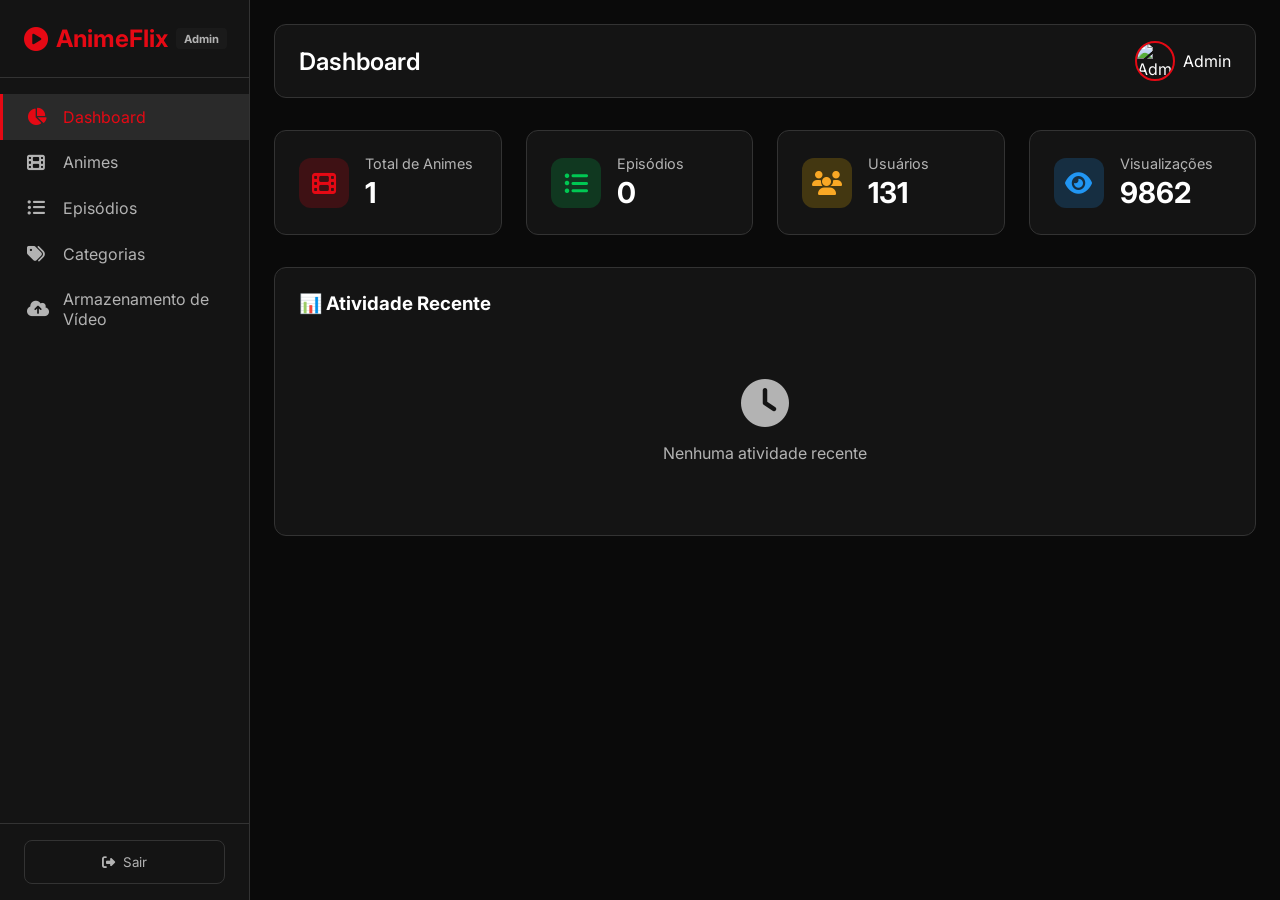
==== commit cf7dc31a: "Add files via upload" ====
--- a/index.html
+++ b/index.html
@@ -2,337 +2,1474 @@
 <html lang="pt-BR">
 <head>
     <meta charset="UTF-8">
-    <meta name="viewport" content="width=device-width, initial-scale=1.0, maximum-scale=1.0, user-scalable=yes">
-    <meta name="theme-color" content="#e50914">
-    <meta name="description" content="AnimeFlix - Assista aos melhores animes, desenhos e séries online">
-    <meta name="keywords" content="anime, streaming, séries, desenhos, online">
-    <title>AnimeFlix - Streaming de Animes e Séries</title>
-    
-    <!-- PWA -->
-    <link rel="manifest" href="manifest.json">
-    <link rel="apple-touch-icon" href="assets/icons/icon-192.png">
-    
-    <!-- Font Awesome -->
+    <meta name="viewport" content="width=device-width, initial-scale=1.0">
+    <title>Painel Admin - AnimeFlix</title>
     <link rel="stylesheet" href="https://cdnjs.cloudflare.com/ajax/libs/font-awesome/6.4.0/css/all.min.css">
-    
-    <!-- Google Fonts -->
     <link href="https://fonts.googleapis.com/css2?family=Inter:wght@300;400;500;600;700;800&display=swap" rel="stylesheet">
-    
-    <!-- CSS Principal -->
-    <link rel="stylesheet" href="css/style.css">
+    <style>
+        * {
+            margin: 0;
+            padding: 0;
+            box-sizing: border-box;
+        }
+        :root {
+            --bg-primary: #0a0a0a;
+            --bg-secondary: #141414;
+            --bg-card: #1a1a1a;
+            --bg-hover: #2a2a2a;
+            --text-primary: #ffffff;
+            --text-secondary: #b3b3b3;
+            --accent: #e50914;
+            --accent-hover: #f40612;
+            --border-color: #333;
+            --sidebar-width: 250px;
+            --font-family: 'Inter', sans-serif;
+        }
+        body {
+            font-family: var(--font-family);
+            background: var(--bg-primary);
+            color: var(--text-primary);
+            display: flex;
+            min-height: 100vh;
+            margin: 0;
+        }
+        .sidebar {
+            width: var(--sidebar-width);
+            height: 100vh;
+            background: var(--bg-secondary);
+            border-right: 1px solid var(--border-color);
+            position: fixed;
+            left: 0;
+            top: 0;
+            display: flex;
+            flex-direction: column;
+            transition: all 0.3s ease;
+            z-index: 100;
+            overflow-y: auto;
+        }
+        .sidebar-header {
+            padding: 1.5rem;
+            border-bottom: 1px solid var(--border-color);
+        }
+        .sidebar-header .logo {
+            display: flex;
+            align-items: center;
+            gap: 0.5rem;
+            font-size: 1.5rem;
+            font-weight: 700;
+            color: var(--accent);
+        }
+        .sidebar-header .logo small {
+            font-size: 0.7rem;
+            color: var(--text-secondary);
+            background: var(--bg-card);
+            padding: 0.2rem 0.5rem;
+            border-radius: 4px;
+        }
+        .sidebar-nav {
+            flex: 1;
+            padding: 1rem 0;
+        }
+        .sidebar-nav ul {
+            list-style: none;
+            padding: 0;
+        }
+        .sidebar-nav ul li {
+            padding: 0.8rem 1.5rem;
+            display: flex;
+            align-items: center;
+            gap: 1rem;
+            cursor: pointer;
+            transition: all 0.3s ease;
+            color: var(--text-secondary);
+            border-left: 3px solid transparent;
+        }
+        .sidebar-nav ul li:hover {
+            background: var(--bg-hover);
+            color: var(--text-primary);
+        }
+        .sidebar-nav ul li.active {
+            background: var(--bg-hover);
+            color: var(--accent);
+            border-left-color: var(--accent);
+        }
+        .sidebar-nav ul li i {
+            width: 20px;
+            font-size: 1.1rem;
+        }
+        .sidebar-footer {
+            padding: 1rem 1.5rem;
+            border-top: 1px solid var(--border-color);
+        }
+        .sidebar-footer button {
+            width: 100%;
+            padding: 0.8rem;
+            background: transparent;
+            border: 1px solid var(--border-color);
+            border-radius: 8px;
+            color: var(--text-secondary);
+            cursor: pointer;
+            transition: all 0.3s ease;
+            display: flex;
+            align-items: center;
+            justify-content: center;
+            gap: 0.5rem;
+            font-family: var(--font-family);
+        }
+        .sidebar-footer button:hover {
+            background: var(--accent);
+            border-color: var(--accent);
+            color: #fff;
+        }
+        .main-content {
+            margin-left: var(--sidebar-width);
+            flex: 1;
+            padding: 1.5rem;
+            min-height: 100vh;
+        }
+        .admin-header {
+            display: flex;
+            justify-content: space-between;
+            align-items: center;
+            padding: 1rem 1.5rem;
+            background: var(--bg-secondary);
+            border-radius: 12px;
+            margin-bottom: 2rem;
+            border: 1px solid var(--border-color);
+        }
+        .header-left {
+            display: flex;
+            align-items: center;
+            gap: 1rem;
+        }
+        .menu-toggle {
+            display: none;
+            background: transparent;
+            border: none;
+            color: var(--text-primary);
+            font-size: 1.5rem;
+            cursor: pointer;
+        }
+        .header-left h1 {
+            font-size: 1.5rem;
+            font-weight: 600;
+        }
+        .header-right {
+            display: flex;
+            align-items: center;
+            gap: 1.5rem;
+        }
+        .admin-user {
+            display: flex;
+            align-items: center;
+            gap: 0.5rem;
+        }
+        .admin-user img {
+            width: 40px;
+            height: 40px;
+            border-radius: 50%;
+            border: 2px solid var(--accent);
+        }
+        .page-content {
+            display: none;
+            animation: fadeIn 0.3s ease;
+        }
+        .page-content.active {
+            display: block;
+        }
+        @keyframes fadeIn {
+            from { opacity: 0; transform: translateY(10px); }
+            to { opacity: 1; transform: translateY(0); }
+        }
+        .stats-grid {
+            display: grid;
+            grid-template-columns: repeat(auto-fit, minmax(220px, 1fr));
+            gap: 1.5rem;
+            margin-bottom: 2rem;
+        }
+        .stat-card {
+            background: var(--bg-secondary);
+            padding: 1.5rem;
+            border-radius: 12px;
+            border: 1px solid var(--border-color);
+            display: flex;
+            align-items: center;
+            gap: 1rem;
+        }
+        .stat-icon {
+            width: 50px;
+            height: 50px;
+            border-radius: 12px;
+            display: flex;
+            align-items: center;
+            justify-content: center;
+            font-size: 1.5rem;
+            flex-shrink: 0;
+        }
+        .stat-icon.red { background: rgba(229, 9, 20, 0.2); color: #e50914; }
+        .stat-icon.green { background: rgba(0, 200, 83, 0.2); color: #00c853; }
+        .stat-icon.yellow { background: rgba(255, 193, 7, 0.2); color: #f9a825; }
+        .stat-icon.blue { background: rgba(33, 150, 243, 0.2); color: #2196f3; }
+        .stat-info h3 {
+            font-size: 0.9rem;
+            color: var(--text-secondary);
+            font-weight: 400;
+        }
+        .stat-number {
+            font-size: 1.8rem;
+            font-weight: 700;
+            margin-top: 0.2rem;
+        }
+        .table-container {
+            background: var(--bg-secondary);
+            padding: 1.5rem;
+            border-radius: 12px;
+            border: 1px solid var(--border-color);
+            overflow-x: auto;
+        }
+        .table-header {
+            display: flex;
+            justify-content: space-between;
+            align-items: center;
+            margin-bottom: 1.5rem;
+            flex-wrap: wrap;
+            gap: 1rem;
+        }
+        .btn {
+            padding: 0.6rem 1.2rem;
+            border: none;
+            border-radius: 8px;
+            font-weight: 500;
+            cursor: pointer;
+            transition: all 0.3s ease;
+            display: inline-flex;
+            align-items: center;
+            gap: 0.5rem;
+            font-family: var(--font-family);
+        }
+        .btn-primary { background: var(--accent); color: #fff; }
+        .btn-primary:hover { background: var(--accent-hover); transform: scale(1.05); }
+        .btn-success { background: #00c853; color: #fff; }
+        .btn-success:hover { background: #00e676; transform: scale(1.05); }
+        .btn-danger { background: #d32f2f; color: #fff; }
+        .btn-danger:hover { background: #f44336; transform: scale(1.05); }
+        .btn-warning { background: #f9a825; color: #fff; }
+        .btn-warning:hover { background: #fbc02d; transform: scale(1.05); }
+        .btn-sm {
+            padding: 0.3rem 0.8rem;
+            font-size: 0.85rem;
+        }
+        table {
+            width: 100%;
+            border-collapse: collapse;
+        }
+        table thead {
+            background: var(--bg-primary);
+        }
+        table th {
+            padding: 0.8rem 1rem;
+            text-align: left;
+            font-size: 0.85rem;
+            font-weight: 600;
+            color: var(--text-secondary);
+            border-bottom: 2px solid var(--border-color);
+        }
+        table td {
+            padding: 0.8rem 1rem;
+            border-bottom: 1px solid var(--border-color);
+            font-size: 0.9rem;
+        }
+        table tbody tr:hover {
+            background: var(--bg-hover);
+        }
+        .table-img {
+            width: 50px;
+            height: 70px;
+            object-fit: cover;
+            border-radius: 4px;
+        }
+        .modal {
+            position: fixed;
+            top: 0;
+            left: 0;
+            width: 100%;
+            height: 100%;
+            background: rgba(0, 0, 0, 0.8);
+            display: none;
+            align-items: center;
+            justify-content: center;
+            z-index: 1000;
+            padding: 1rem;
+        }
+        .modal.active {
+            display: flex;
+        }
+        .modal-content {
+            background: var(--bg-secondary);
+            border-radius: 16px;
+            padding: 2rem;
+            max-width: 600px;
+            width: 100%;
+            max-height: 90vh;
+            overflow-y: auto;
+            animation: slideUp 0.3s ease;
+        }
+        @keyframes slideUp {
+            from { transform: translateY(50px); opacity: 0; }
+            to { transform: translateY(0); opacity: 1; }
+        }
+        .modal-header {
+            display: flex;
+            justify-content: space-between;
+            align-items: center;
+            margin-bottom: 1.5rem;
+            padding-bottom: 1rem;
+            border-bottom: 1px solid var(--border-color);
+        }
+        .modal-close {
+            background: transparent;
+            border: none;
+            color: var(--text-secondary);
+            font-size: 1.5rem;
+            cursor: pointer;
+            transition: all 0.3s ease;
+        }
+        .modal-close:hover {
+            color: var(--accent);
+            transform: rotate(90deg);
+        }
+        .form-group {
+            margin-bottom: 1.2rem;
+        }
+        .form-group label {
+            display: block;
+            font-weight: 500;
+            margin-bottom: 0.3rem;
+            font-size: 0.9rem;
+        }
+        .form-group input,
+        .form-group select,
+        .form-group textarea {
+            width: 100%;
+            padding: 0.8rem 1rem;
+            border: 2px solid var(--border-color);
+            border-radius: 8px;
+            background: var(--bg-primary);
+            color: var(--text-primary);
+            font-size: 1rem;
+            transition: all 0.3s ease;
+            font-family: var(--font-family);
+        }
+        .form-group input:focus,
+        .form-group select:focus,
+        .form-group textarea:focus {
+            outline: none;
+            border-color: var(--accent);
+        }
+        .form-group textarea {
+            min-height: 100px;
+            resize: vertical;
+        }
+        .form-row {
+            display: grid;
+            grid-template-columns: 1fr 1fr;
+            gap: 1rem;
+        }
+        .upload-area {
+            border: 2px dashed var(--border-color);
+            border-radius: 12px;
+            padding: 2rem;
+            text-align: center;
+            cursor: pointer;
+            transition: all 0.3s ease;
+            position: relative;
+        }
+        .upload-area:hover {
+            border-color: var(--accent);
+            background: var(--bg-hover);
+        }
+        .upload-area input[type="file"] {
+            position: absolute;
+            top: 0;
+            left: 0;
+            width: 100%;
+            height: 100%;
+            opacity: 0;
+            cursor: pointer;
+        }
+        .upload-area i {
+            font-size: 3rem;
+            color: var(--text-secondary);
+            margin-bottom: 0.5rem;
+        }
+        .upload-area p {
+            color: var(--text-secondary);
+        }
+        .upload-preview {
+            display: none;
+            margin-top: 1rem;
+            position: relative;
+        }
+        .upload-preview img {
+            max-width: 100%;
+            max-height: 300px;
+            border-radius: 8px;
+            border: 2px solid var(--border-color);
+        }
+        .remove-image {
+            position: absolute;
+            top: 10px;
+            right: 10px;
+            background: var(--accent);
+            color: #fff;
+            border: none;
+            border-radius: 50%;
+            width: 30px;
+            height: 30px;
+            cursor: pointer;
+            font-size: 1rem;
+        }
+        .badge-status {
+            padding: 0.2rem 0.8rem;
+            border-radius: 20px;
+            font-size: 0.75rem;
+            font-weight: 600;
+        }
+        .badge-status.active { background: rgba(0, 200, 83, 0.2); color: #00c853; }
+        .badge-status.pending { background: rgba(255, 193, 7, 0.2); color: #f9a825; }
+        .empty-state {
+            text-align: center;
+            padding: 3rem;
+            color: var(--text-secondary);
+        }
+        .empty-state i {
+            font-size: 3rem;
+            margin-bottom: 1rem;
+        }
+        .admin-notification {
+            position: fixed;
+            bottom: 20px;
+            right: 20px;
+            background: var(--bg-secondary);
+            padding: 1rem 1.5rem;
+            border-radius: 12px;
+            border-left: 4px solid var(--accent);
+            box-shadow: 0 8px 30px rgba(0,0,0,0.5);
+            z-index: 2000;
+            color: var(--text-primary);
+            font-family: var(--font-family);
+            max-width: 400px;
+            animation: fadeIn 0.3s ease;
+        }
+        @media (max-width: 768px) {
+            .sidebar { transform: translateX(-100%); }
+            .sidebar.open { transform: translateX(0); }
+            .main-content { margin-left: 0; }
+            .menu-toggle { display: block; }
+            .admin-header { flex-direction: column; gap: 1rem; align-items: stretch; }
+            .header-right { flex-wrap: wrap; justify-content: space-between; }
+            .stats-grid { grid-template-columns: 1fr 1fr; }
+            .form-row { grid-template-columns: 1fr; }
+        }
+        @media (max-width: 480px) {
+            .stats-grid { grid-template-columns: 1fr; }
+            .modal-content { padding: 1rem; }
+        }
+        ::-webkit-scrollbar { width: 8px; }
+        ::-webkit-scrollbar-track { background: var(--bg-primary); }
+        ::-webkit-scrollbar-thumb { background: var(--accent); border-radius: 4px; }
+    </style>
 </head>
 <body>
-    <!-- ===== HEADER ===== -->
-    <header class="header" role="banner">
-        <div class="header-container">
+<script src="https://cdn.jsdelivr.net/npm/@supabase/supabase-js@2/dist/umd/supabase.min.js"></script>
+    <!-- SIDEBAR -->
+    <aside class="sidebar" id="sidebar">
+        <div class="sidebar-header">
             <div class="logo">
                 <i class="fas fa-play-circle"></i>
                 <span>AnimeFlix</span>
-            </div>
-
-            <nav class="nav-menu" id="navMenu" role="navigation">
-                <ul class="nav-list">
-                    <li><a href="#home" class="active"><i class="fas fa-home"></i> Início</a></li>
-                    <li><a href="#lancamentos"><i class="fas fa-fire"></i> Lançamentos</a></li>
-                    <li><a href="#populares"><i class="fas fa-chart-line"></i> Populares</a></li>
-                    <li><a href="#categorias"><i class="fas fa-tags"></i> Categorias</a></li>
-                    <li><a href="#favoritos"><i class="fas fa-heart"></i> Favoritos</a></li>
-                </ul>
-            </nav>
-
-            <div class="header-actions">
-                <div class="search-container">
-                    <input type="text" id="searchInput" placeholder="Pesquisar animes, séries..." aria-label="Pesquisar">
-                    <button id="searchBtn" aria-label="Buscar">
-                        <i class="fas fa-search"></i>
-                    </button>
+                <small>Admin</small>
+            </div>
+        </div>
+        <nav class="sidebar-nav">
+            <ul>
+                <li class="active" data-page="dashboard"><i class="fas fa-chart-pie"></i> Dashboard</li>
+                <li data-page="animes"><i class="fas fa-film"></i> Animes</li>
+                <li data-page="episodes"><i class="fas fa-list-ul"></i> Episódios</li>
+                <li data-page="categories"><i class="fas fa-tags"></i> Categorias</li>
+                <li data-page="settings"><i class="fas fa-cloud-upload-alt"></i> Armazenamento de Vídeo</li>
+            </ul>
+        </nav>
+        <div class="sidebar-footer">
+            <button onclick="logoutAdmin()"><i class="fas fa-sign-out-alt"></i> Sair</button>
+        </div>
+    </aside>
+
+    <!-- MAIN -->
+    <main class="main-content">
+        <header class="admin-header">
+            <div class="header-left">
+                <button class="menu-toggle" id="menuToggle"><i class="fas fa-bars"></i></button>
+                <h1 id="pageTitle">Dashboard</h1>
+            </div>
+            <div class="header-right">
+                <div class="admin-user">
+                    <img src="https://api.dicebear.com/7.x/avataaars/svg?seed=admin" alt="Admin">
+                    <span>Admin</span>
                 </div>
-                <button id="themeToggle" class="theme-btn" aria-label="Alternar tema">
-                    <i class="fas fa-moon"></i>
+            </div>
+        </header>
+
+            <!-- DASHBOARD -->
+    <section class="page-content active" id="page-dashboard">
+        <div class="stats-grid">
+            <div class="stat-card">
+                <div class="stat-icon red"><i class="fas fa-film"></i></div>
+                <div class="stat-info"><h3>Total de Animes</h3><p class="stat-number" id="totalAnimes">0</p></div>
+            </div>
+            <div class="stat-card">
+                <div class="stat-icon green"><i class="fas fa-list-ul"></i></div>
+                <div class="stat-info"><h3>Episódios</h3><p class="stat-number" id="totalEpisodes">0</p></div>
+            </div>
+            <div class="stat-card">
+                <div class="stat-icon yellow"><i class="fas fa-users"></i></div>
+                <div class="stat-info"><h3>Usuários</h3><p class="stat-number" id="totalUsers">0</p></div>
+            </div>
+            <div class="stat-card">
+                <div class="stat-icon blue"><i class="fas fa-eye"></i></div>
+                <div class="stat-info"><h3>Visualizações</h3><p class="stat-number" id="totalViews">0</p></div>
+            </div>
+        </div>
+        <div class="table-container">
+            <h3 style="margin-bottom: 1rem;">📊 Atividade Recente</h3>
+            <div id="recentActivity">
+                <div class="empty-state"><i class="fas fa-clock"></i><p>Nenhuma atividade recente</p></div>
+            </div>
+        </div>
+    </section>
+
+    <!-- ANIMES -->
+    <section class="page-content" id="page-animes">
+        <div class="table-container">
+            <div class="table-header">
+                <h2><i class="fas fa-film"></i> Gerenciar Animes</h2>
+                <button class="btn btn-primary" onclick="openModal('anime')">
+                    <i class="fas fa-plus"></i> Adicionar Anime
                 </button>
-                <button id="authBtn" class="auth-btn" aria-label="Minha conta">
-                    <i class="fas fa-user-circle"></i>
+            </div>
+            <div id="animesList">
+                <div class="empty-state"><i class="fas fa-film"></i><p>Nenhum anime cadastrado</p></div>
+            </div>
+        </div>
+    </section>
+
+    <!-- EPISÓDIOS -->
+    <section class="page-content" id="page-episodes">
+        <div class="table-container">
+            <div class="table-header">
+                <h2><i class="fas fa-list-ul"></i> Gerenciar Episódios</h2>
+                <button class="btn btn-primary" onclick="openModal('episode')">
+                    <i class="fas fa-plus"></i> Adicionar Episódio
                 </button>
-                <button class="menu-toggle" id="menuToggle" aria-label="Menu">
-                    <span></span>
-                    <span></span>
-                    <span></span>
+            </div>
+            <div id="episodesList">
+                <div class="empty-state"><i class="fas fa-list-ul"></i><p>Nenhum episódio cadastrado</p></div>
+            </div>
+        </div>
+    </section>
+
+    <!-- CATEGORIAS -->
+    <section class="page-content" id="page-categories">
+        <div class="table-container">
+            <div class="table-header">
+                <h2><i class="fas fa-tags"></i> Gerenciar Categorias</h2>
+                <button class="btn btn-primary" onclick="openModal('category')">
+                    <i class="fas fa-plus"></i> Adicionar Categoria
                 </button>
             </div>
+            <div id="categoriesList">
+                <div class="empty-state"><i class="fas fa-tags"></i><p>Nenhuma categoria cadastrada</p></div>
+            </div>
         </div>
-    </header>
-
-    <!-- ===== NOTIFICAÇÃO ===== -->
-    <div class="notification" id="notification">
-        <div class="notification-content">
-            <i class="fas fa-info-circle"></i>
-            <div>
-                <div class="notification-title" id="notifTitle">Notificação</div>
-                <div class="notification-message" id="notifMessage">Bem-vindo ao AnimeFlix!</div>
+    </section>
+
+    <!-- CONFIGURAÇÕES DE ARMAZENAMENTO DE VÍDEO -->
+    <section class="page-content" id="page-settings">
+        <div class="table-container">
+            <h2 style="margin-bottom: 0.5rem;"><i class="fas fa-cloud-upload-alt"></i> Armazenamento de Vídeo (Supabase)</h2>
+            <p style="color: var(--text-secondary); margin-bottom: 1.5rem; font-size: 0.9rem; max-width: 700px;">
+                Configure isso uma vez e o botão "enviar vídeo da galeria" nos episódios passa a subir
+                o arquivo direto pra um espaço de armazenamento seu (gratuito, sem cartão), em vez de tentar
+                guardar tudo no navegador. Veja o passo a passo completo mais abaixo.
+            </p>
+
+            <div class="form-group" style="max-width: 500px;">
+                <label>Project URL</label>
+                <input type="text" id="supabaseUrl" placeholder="https://xxxxxxxx.supabase.co">
+            </div>
+            <div class="form-group" style="max-width: 500px;">
+                <label>Anon / Public API Key</label>
+                <input type="text" id="supabaseKey" placeholder="eyJhbGciOi...">
+            </div>
+            <div class="form-group" style="max-width: 500px;">
+                <label>Nome do Bucket</label>
+                <input type="text" id="supabaseBucket" placeholder="videos" value="videos">
+            </div>
+
+            <button class="btn btn-primary" onclick="saveSupabaseConfig()">
+                <i class="fas fa-save"></i> Salvar Configuração
+            </button>
+            <button class="btn btn-secondary" onclick="testSupabaseConfig()">
+                <i class="fas fa-plug"></i> Testar Conexão
+            </button>
+            <p id="supabaseStatus" style="margin-top: 1rem; font-size: 0.9rem;"></p>
+
+            <div style="margin-top: 2.5rem; padding-top: 1.5rem; border-top: 1px solid var(--border-color); max-width: 700px;">
+                <h3 style="margin-bottom: 1rem;">📋 Como configurar (uma vez só, é grátis, sem cartão)</h3>
+                <ol style="color: var(--text-secondary); font-size: 0.9rem; line-height: 1.8; padding-left: 1.2rem;">
+                    <li>Crie uma conta em <strong>supabase.com</strong> e clique em "New Project"</li>
+                    <li>Depois que o projeto for criado, vá em <strong>Storage</strong> (menu lateral) → <strong>New bucket</strong></li>
+                    <li>Dê o nome <strong>videos</strong> pro bucket e marque como <strong>Public bucket</strong></li>
+                    <li>Vá em <strong>Project Settings → API</strong></li>
+                    <li>Copie o <strong>Project URL</strong> e cole no campo acima</li>
+                    <li>Copie a chave <strong>anon public</strong> e cole no campo "Anon / Public API Key" acima</li>
+                    <li>Clique em "Salvar Configuração" e depois "Testar Conexão"</li>
+                </ol>
             </div>
         </div>
-        <button class="notification-close" onclick="this.parentElement.classList.remove('show')">
-            <i class="fas fa-times"></i>
-        </button>
-    </div>
-
-    <!-- ===== LOADING ===== -->
-    <div class="loading-overlay" id="loadingOverlay">
-        <div class="loading-spinner">
-            <i class="fas fa-film fa-3x fa-spin"></i>
-            <p>Carregando...</p>
-        </div>
-    </div>
-
-    <!-- ===== CONTEÚDO PRINCIPAL ===== -->
-    <main>
-        <!-- Banner Rotativo -->
-        <section class="hero-section" id="home">
-            <div class="hero-container" id="heroContainer">
-                <!-- Os slides serão inseridos via JavaScript -->
-                <div class="hero-controls">
-                    <button class="hero-prev" id="heroPrev" aria-label="Anterior">
-                        <i class="fas fa-chevron-left"></i>
-                    </button>
-                    <button class="hero-next" id="heroNext" aria-label="Próximo">
-                        <i class="fas fa-chevron-right"></i>
-                    </button>
+    </section>
+    </main>
+
+        <!-- MODAL -->
+    <div class="modal" id="adminModal">
+        <div class="modal-content">
+            <div class="modal-header">
+                <h2 id="modalTitle">Adicionar</h2>
+                <button class="modal-close" onclick="closeModal()"><i class="fas fa-times"></i></button>
+            </div>
+            <form id="adminForm" onsubmit="saveItem(event)">
+                <input type="hidden" id="formType" value="">
+                <input type="hidden" id="editId" value="">
+
+                <!-- Campos Anime -->
+                <div id="animeFields">
+                    <div class="form-group">
+                        <label>Título *</label>
+                        <input type="text" id="animeTitle" placeholder="Nome do anime">
+                    </div>
+                    <div class="form-group">
+                        <label>Sinopse</label>
+                        <textarea id="animeDescription" placeholder="Descrição do anime"></textarea>
+                    </div>
+                    <div class="form-row">
+                        <div class="form-group">
+                            <label>Ano</label>
+                            <input type="number" id="animeYear" placeholder="2024">
+                        </div>
+                        <div class="form-group">
+                            <label>Gênero</label>
+                            <input type="text" id="animeGenre" placeholder="Ação, Fantasia">
+                        </div>
+                    </div>
+                    <div class="form-row">
+                        <div class="form-group">
+                            <label>Episódios</label>
+                            <input type="number" id="animeEpisodes" placeholder="12">
+                        </div>
+                        <div class="form-group">
+                            <label>Status</label>
+                            <select id="animeStatus">
+                                <option value="Em andamento">Em andamento</option>
+                                <option value="Finalizado">Finalizado</option>
+                            </select>
+                        </div>
+                    </div>
+                    <div class="form-group">
+                        <label>Estúdio</label>
+                        <input type="text" id="animeStudio" placeholder="Nome do estúdio">
+                    </div>
+                    <div class="form-group">
+                        <label>⭐ Nota</label>
+                        <input type="number" id="animeRating" step="0.1" placeholder="9.5">
+                    </div>
+                    <div class="form-group">
+                        <label>📸 Capa (Poster)</label>
+                        <div class="upload-area">
+                            <i class="fas fa-cloud-upload-alt"></i>
+                            <p>Clique para fazer upload da capa</p>
+                            <input type="file" id="animeImage" accept="image/*" onchange="previewImage(this, 'posterPreview')">
+                        </div>
+                        <div class="upload-preview" id="posterPreview"></div>
+                    </div>
+                    <div class="form-group">
+                        <label>🖼️ Banner</label>
+                        <div class="upload-area">
+                            <i class="fas fa-cloud-upload-alt"></i>
+                            <p>Clique para fazer upload do banner</p>
+                            <input type="file" id="animeBanner" accept="image/*" onchange="previewImage(this, 'bannerPreview')">
+                        </div>
+                        <div class="upload-preview" id="bannerPreview"></div>
+                    </div>
                 </div>
-                <div class="hero-indicators" id="heroIndicators"></div>
-            </div>
-        </section>
-
-        <!-- Lançamentos -->
-        <section class="section" id="lancamentos">
-            <div class="section-header">
-                <h2><i class="fas fa-fire text-accent"></i> Lançamentos</h2>
-                <a href="#" class="view-all">Ver todos <i class="fas fa-arrow-right"></i></a>
-            </div>
-            <div class="carousel-container">
-                <button class="carousel-btn prev" data-carousel="lancamentos">
-                    <i class="fas fa-chevron-left"></i>
+
+                <!-- Campos Episódio -->
+                <div id="episodeFields" style="display:none;">
+                    <div class="form-group">
+                        <label>Anime *</label>
+                        <select id="episodeAnime">
+                            <option value="">Selecione um anime</option>
+                        </select>
+                    </div>
+                    <div class="form-group">
+                        <label>Título do Episódio *</label>
+                        <input type="text" id="episodeTitle" placeholder="Título do episódio">
+                    </div>
+                    <div class="form-row">
+                        <div class="form-group">
+                            <label>Temporada</label>
+                            <input type="number" id="episodeSeason" placeholder="1">
+                        </div>
+                        <div class="form-group">
+                            <label>Episódio *</label>
+                            <input type="number" id="episodeNumber" placeholder="1">
+                        </div>
+                    </div>
+                    <div class="form-group">
+                        <label>URL do Vídeo (YouTube ou link direto)</label>
+                        <input type="text" id="episodeVideo" placeholder="https://...">
+                    </div>
+                    <div class="form-group">
+                        <label>Ou enviar vídeo da galeria</label>
+                        <p style="font-size: 0.75rem; color: var(--text-secondary); margin-bottom: 0.5rem;">
+                            ⚠️ Funciona só para vídeos bem curtos/pequenos (poucos MB). Para episódios completos, use o campo de URL acima.
+                        </p>
+                        <div class="upload-area">
+                            <i class="fas fa-cloud-upload-alt"></i>
+                            <p>Clique para fazer upload do vídeo</p>
+                            <input type="file" id="episodeVideoFile" accept="video/*" onchange="previewVideo(this)">
+                        </div>
+                        <div class="upload-preview" id="videoPreview"></div>
+                    </div>
+                    <div class="form-group">
+                        <label>Thumbnail</label>
+                        <div class="upload-area">
+                            <i class="fas fa-cloud-upload-alt"></i>
+                            <p>Clique para fazer upload da thumbnail</p>
+                            <input type="file" id="episodeThumbnail" accept="image/*" onchange="previewImage(this, 'thumbnailPreview')">
+                        </div>
+                        <div class="upload-preview" id="thumbnailPreview"></div>
+                    </div>
+                </div>
+
+                <!-- Campos Categoria -->
+                <div id="categoryFields" style="display:none;">
+                    <div class="form-group">
+                        <label>Nome da Categoria *</label>
+                        <input type="text" id="categoryName" placeholder="Ação, Comédia...">
+                    </div>
+                    <div class="form-group">
+                        <label>Ícone</label>
+                        <select id="categoryIcon">
+                            <option value="fa-fist-raised">👊 Ação</option>
+                            <option value="fa-compass">🧭 Aventura</option>
+                            <option value="fa-laugh">😂 Comédia</option>
+                            <option value="fa-theater-masks">🎭 Drama</option>
+                            <option value="fa-dragon">🐉 Fantasia</option>
+                            <option value="fa-heart">❤️ Romance</option>
+                            <option value="fa-rocket">🚀 Sci-Fi</option>
+                            <option value="fa-coffee">☕ Slice of Life</option>
+                            <option value="fa-basketball-ball">🏀 Esporte</option>
+                            <option value="fa-skull">💀 Suspense</option>
+                        </select>
+                    </div>
+                </div>
+
+                <button type="submit" class="btn btn-success" style="width:100%; justify-content:center; margin-top:1rem;">
+                    <i class="fas fa-save"></i> Salvar
                 </button>
-                <div class="carousel" id="lancamentosCarousel"></div>
-                <button class="carousel-btn next" data-carousel="lancamentos">
-                    <i class="fas fa-chevron-right"></i>
-                </button>
-            </div>
-        </section>
-
-        <!-- Mais Populares -->
-        <section class="section" id="populares">
-            <div class="section-header">
-                <h2><i class="fas fa-chart-line text-accent"></i> Mais Populares</h2>
-                <a href="#" class="view-all">Ver todos <i class="fas fa-arrow-right"></i></a>
-            </div>
-            <div class="carousel-container">
-                <button class="carousel-btn prev" data-carousel="populares">
-                    <i class="fas fa-chevron-left"></i>
-                </button>
-                <div class="carousel" id="popularesCarousel"></div>
-                <button class="carousel-btn next" data-carousel="populares">
-                    <i class="fas fa-chevron-right"></i>
-                </button>
-            </div>
-        </section>
-
-        <!-- Recomendados -->
-        <section class="section" id="recomendados">
-            <div class="section-header">
-                <h2><i class="fas fa-star text-accent"></i> Recomendados para Você</h2>
-                <a href="#" class="view-all">Ver todos <i class="fas fa-arrow-right"></i></a>
-            </div>
-            <div class="carousel-container">
-                <button class="carousel-btn prev" data-carousel="recomendados">
-                    <i class="fas fa-chevron-left"></i>
-                </button>
-                <div class="carousel" id="recomendadosCarousel"></div>
-                <button class="carousel-btn next" data-carousel="recomendados">
-                    <i class="fas fa-chevron-right"></i>
-                </button>
-            </div>
-        </section>
-
-        <!-- Continuar Assistindo -->
-        <section class="section" id="continuar">
-            <div class="section-header">
-                <h2><i class="fas fa-clock text-accent"></i> Continuar Assistindo</h2>
-                <a href="#" class="view-all">Ver todos <i class="fas fa-arrow-right"></i></a>
-            </div>
-            <div class="carousel-container">
-                <button class="carousel-btn prev" data-carousel="continuar">
-                    <i class="fas fa-chevron-left"></i>
-                </button>
-                <div class="carousel" id="continuarCarousel"></div>
-                <button class="carousel-btn next" data-carousel="continuar">
-                    <i class="fas fa-chevron-right"></i>
-                </button>
-            </div>
-        </section>
-
-        <!-- Categorias -->
-        <section class="section" id="categorias">
-            <div class="section-header">
-                <h2><i class="fas fa-tags text-accent"></i> Categorias</h2>
-            </div>
-            <div class="categories-grid" id="categoriesGrid"></div>
-        </section>
-
-        <!-- Favoritos -->
-        <section class="section" id="favoritos">
-            <div class="section-header">
-                <h2><i class="fas fa-heart text-accent"></i> Meus Favoritos</h2>
-                <a href="#" class="view-all">Ver todos <i class="fas fa-arrow-right"></i></a>
-            </div>
-            <div class="carousel-container">
-                <button class="carousel-btn prev" data-carousel="favoritos">
-                    <i class="fas fa-chevron-left"></i>
-                </button>
-                <div class="carousel" id="favoritosCarousel"></div>
-                <button class="carousel-btn next" data-carousel="favoritos">
-                    <i class="fas fa-chevron-right"></i>
-                </button>
-            </div>
-        </section>
-    </main>
-
-    <!-- ===== RODAPÉ ===== -->
-    <footer class="footer" role="contentinfo">
-        <div class="footer-content">
-            <div class="footer-grid">
-                <div class="footer-col">
-                    <h3><i class="fas fa-play-circle text-accent"></i> AnimeFlix</h3>
-                    <p>O melhor lugar para assistir animes, desenhos e séries online. Conteúdo exclusivo e de qualidade.</p>
-                    <div class="social-links">
-                        <a href="#" aria-label="Facebook"><i class="fab fa-facebook"></i></a>
-                        <a href="#" aria-label="Instagram"><i class="fab fa-instagram"></i></a>
-                        <a href="#" aria-label="Twitter"><i class="fab fa-twitter"></i></a>
-                        <a href="#" aria-label="YouTube"><i class="fab fa-youtube"></i></a>
-                        <a href="#" aria-label="Discord"><i class="fab fa-discord"></i></a>
-                    </div>
-                </div>
-                <div class="footer-col">
-                    <h4>Navegação</h4>
-                    <ul>
-                        <li><a href="#home">Início</a></li>
-                        <li><a href="#lancamentos">Lançamentos</a></li>
-                        <li><a href="#populares">Populares</a></li>
-                        <li><a href="#categorias">Categorias</a></li>
-                    </ul>
-                </div>
-                <div class="footer-col">
-                    <h4>Conta</h4>
-                    <ul>
-                        <li><a href="#" id="loginLink">Entrar</a></li>
-                        <li><a href="#">Cadastrar</a></li>
-                        <li><a href="#">Minha Lista</a></li>
-                        <li><a href="#">Histórico</a></li>
-                    </ul>
-                </div>
-                <div class="footer-col">
-                    <h4>Suporte</h4>
-                    <ul>
-                        <li><a href="#">Ajuda</a></li>
-                        <li><a href="#">Termos de Uso</a></li>
-                        <li><a href="#">Política de Privacidade</a></li>
-                        <li><a href="#">Contato</a></li>
-                    </ul>
-                </div>
-            </div>
-            <div class="footer-bottom">
-                <p>&copy; 2026 AnimeFlix - Todos os direitos reservados. Conteúdo apenas para demonstração.</p>
-                <div class="footer-badges">
-                    <span><i class="fas fa-check-circle"></i> PWA</span>
-                    <span><i class="fas fa-shield-alt"></i> Seguro</span>
-                    <span><i class="fas fa-mobile-alt"></i> Responsivo</span>
-                </div>
-            </div>
-        </div>
-    </footer>
-
-    <!-- ===== BOTÃO VOLTAR AO TOPO ===== -->
-    <button class="back-to-top" id="backToTop" aria-label="Voltar ao topo">
-        <i class="fas fa-chevron-up"></i>
-    </button>
-
-    <!-- ===== MODAL DE LOGIN ===== -->
-    <div class="modal" id="loginModal">
-        <div class="modal-content">
-            <button class="modal-close" onclick="closeLoginModal()">
-                <i class="fas fa-times"></i>
-            </button>
-            <div class="modal-header">
-                <h2><i class="fas fa-user-circle"></i> Entrar</h2>
-                <p>Faça login para acessar sua conta</p>
-            </div>
-            <form id="loginForm" class="auth-form">
-                <div class="form-group">
-                    <label for="loginEmail">Email</label>
-                    <input type="email" id="loginEmail" placeholder="seu@email.com" required>
-                </div>
-                <div class="form-group">
-                    <label for="loginPassword">Senha</label>
-                    <input type="password" id="loginPassword" placeholder="Digite sua senha" required>
-                </div>
-                <button type="submit" class="btn btn-primary btn-block">Entrar</button>
-                <div class="auth-links">
-                    <a href="#" onclick="event.preventDefault(); showNotification('Recuperação', 'Funcionalidade em desenvolvimento')">
-                        Esqueceu a senha?
-                    </a>
-                    <a href="#" onclick="event.preventDefault(); showNotification('Cadastro', 'Funcionalidade em desenvolvimento')">
-                        Criar conta
-                    </a>
-                </div>
             </form>
         </div>
     </div>
 
-    <!-- ===== SCRIPTS ===== -->
-    <script src="js/app.js"></script>
-    <script src="js/auth.js"></script>
-    <script src="js/api.js"></script>
-    
-    <!-- Service Worker Registration -->
     <script>
-        if ('serviceWorker' in navigator) {
-            window.addEventListener('load', () => {
-                navigator.serviceWorker.register('sw.js')
-                    .then(registration => {
-                        console.log('ServiceWorker registrado com sucesso:', registration);
+        // ===== DADOS =====
+        let animes = [];
+        let episodes = [];
+        let categories = [];
+        let currentId = 1;
+        let episodeId = 1;
+        let categoryId = 1;
+
+        // ===== CARREGAR DADOS =====
+        function loadFromLocalStorage() {
+            try {
+                const savedAnimes = localStorage.getItem('admin_animes');
+                const savedEpisodes = localStorage.getItem('admin_episodes');
+                const savedCategories = localStorage.getItem('admin_categories');
+                
+                if (savedAnimes) {
+                    animes = JSON.parse(savedAnimes);
+                    if (animes.length) {
+                        currentId = Math.max(...animes.map(a => a.id)) + 1;
+                    }
+                }
+                if (savedEpisodes) {
+                    episodes = JSON.parse(savedEpisodes);
+                    if (episodes.length) {
+                        episodeId = Math.max(...episodes.map(e => e.id)) + 1;
+                    }
+                }
+                if (savedCategories) {
+                    categories = JSON.parse(savedCategories);
+                    if (categories.length) {
+                        categoryId = Math.max(...categories.map(c => c.id)) + 1;
+                    }
+                }
+                console.log('📂 Dados carregados:', { animes: animes.length, episodes: episodes.length, categories: categories.length });
+            } catch(e) {
+                console.error('Erro ao carregar dados:', e);
+            }
+        }
+
+        // ===== SALVAR =====
+        function saveToLocalStorage() {
+            try {
+                localStorage.setItem('admin_animes', JSON.stringify(animes));
+                localStorage.setItem('admin_episodes', JSON.stringify(episodes));
+                localStorage.setItem('admin_categories', JSON.stringify(categories));
+                console.log('💾 Dados salvos!');
+                return true;
+            } catch(e) {
+                console.error('Erro ao salvar:', e);
+                return false;
+            }
+        }
+
+        // ===== FUNÇÃO PRINCIPAL DE SALVAR =====
+        function saveItem(e) {
+            e.preventDefault();
+            console.log('🔄 Salvando...');
+            
+            const type = document.getElementById('formType').value;
+            const editId = document.getElementById('editId').value;
+
+            if (!type) {
+                showNotification('❌ Erro interno: tipo do formulário não definido. Feche e tente novamente.');
+                return;
+            }
+
+            if (type === 'anime') {
+                const title = document.getElementById('animeTitle').value.trim();
+                if (!title) {
+                    showNotification('❌ O título é obrigatório!');
+                    return;
+                }
+
+                const anime = {
+                    id: editId ? parseInt(editId) : currentId++,
+                    title: title,
+                    description: document.getElementById('animeDescription').value.trim() || 'Sem descrição',
+                    year: parseInt(document.getElementById('animeYear').value) || 2024,
+                    genre: document.getElementById('animeGenre').value.trim() || 'Não definido',
+                    episodes: parseInt(document.getElementById('animeEpisodes').value) || 12,
+                    status: document.getElementById('animeStatus').value,
+                    studio: document.getElementById('animeStudio').value.trim() || 'Desconhecido',
+                    rating: parseFloat(document.getElementById('animeRating').value) || 0,
+                    image: getImageData('posterPreview') || `https://picsum.photos/seed/${Date.now()}/300/450`,
+                    banner: getImageData('bannerPreview') || `https://picsum.photos/seed/banner${Date.now()}/1920/800`
+                };
+
+                console.log('📦 Anime:', anime);
+
+                if (editId) {
+                    const index = animes.findIndex(a => a.id === parseInt(editId));
+                    if (index > -1) {
+                        animes[index] = anime;
+                        showNotification('✅ Anime atualizado!');
+                    }
+                } else {
+                    animes.push(anime);
+                    showNotification('✅ Anime adicionado!');
+                }
+
+            } else if (type === 'episode') {
+                const animeId = parseInt(document.getElementById('episodeAnime').value);
+                const title = document.getElementById('episodeTitle').value.trim();
+                
+                if (!animeId || !title) {
+                    showNotification('❌ Selecione um anime e digite o título!');
+                    return;
+                }
+
+                const episode = {
+                    id: editId ? parseInt(editId) : episodeId++,
+                    animeId: animeId,
+                    title: title,
+                    season: parseInt(document.getElementById('episodeSeason').value) || 1,
+                    number: parseInt(document.getElementById('episodeNumber').value) || 1,
+                    video: uploadedVideoUrl || getImageData('videoPreview', 'video') || document.getElementById('episodeVideo').value.trim() || '',
+                    thumbnail: getImageData('thumbnailPreview') || `https://picsum.photos/seed/ep${Date.now()}/300/200`
+                };
+
+                if (editId) {
+                    const index = episodes.findIndex(e => e.id === parseInt(editId));
+                    if (index > -1) {
+                        episodes[index] = episode;
+                        showNotification('✅ Episódio atualizado!');
+                    }
+                } else {
+                    episodes.push(episode);
+                    showNotification('✅ Episódio adicionado!');
+                }
+
+            } else if (type === 'category') {
+                const name = document.getElementById('categoryName').value.trim();
+                if (!name) {
+                    showNotification('❌ Digite o nome da categoria!');
+                    return;
+                }
+
+                const category = {
+                    id: editId ? parseInt(editId) : categoryId++,
+                    name: name,
+                    icon: document.getElementById('categoryIcon').value || 'fa-tag'
+                };
+
+                if (editId) {
+                    const index = categories.findIndex(c => c.id === parseInt(editId));
+                    if (index > -1) {
+                        categories[index] = category;
+                        showNotification('✅ Categoria atualizada!');
+                    }
+                } else {
+                    categories.push(category);
+                    showNotification('✅ Categoria adicionada!');
+                }
+            }
+
+            const saved = saveToLocalStorage();
+            if (!saved) {
+                showNotification('❌ Não foi possível salvar. Provavelmente as imagens são muito grandes para o armazenamento do navegador. Tente usar imagens menores ou links de imagem em vez de upload.');
+                return;
+            }
+            closeModal();
+            renderData();
+            updateStats();
+            clearAllPreviews();
+        }
+
+        // ===== FUNÇÕES AUXILIARES =====
+        function getImageData(previewId, tag = 'img') {
+            const preview = document.getElementById(previewId);
+            if (!preview) return null;
+            const el = preview.querySelector(tag);
+            return el ? el.src : null;
+        }
+
+        function clearAllPreviews() {
+            uploadedVideoUrl = null;
+            ['posterPreview', 'bannerPreview', 'thumbnailPreview', 'videoPreview'].forEach(id => {
+                const preview = document.getElementById(id);
+                if (preview) {
+                    preview.innerHTML = '';
+                    preview.style.display = 'none';
+                }
+            });
+            document.querySelectorAll('input[type="file"]').forEach(input => {
+                input.value = '';
+            });
+        }
+
+        function previewImage(input, previewId) {
+            const preview = document.getElementById(previewId);
+            if (!preview || !input.files || !input.files[0]) return;
+
+            const file = input.files[0];
+            const reader = new FileReader();
+            reader.onload = function(e) {
+                // Redimensiona/comprime a imagem antes de guardar, para evitar travar
+                // o navegador com fotos gigantes tiradas direto da câmera do celular
+                const img = new Image();
+                img.onload = function() {
+                    const maxDim = 900;
+                    let { width, height } = img;
+                    if (width > maxDim || height > maxDim) {
+                        if (width > height) {
+                            height = Math.round(height * (maxDim / width));
+                            width = maxDim;
+                        } else {
+                            width = Math.round(width * (maxDim / height));
+                            height = maxDim;
+                        }
+                    }
+                    const canvas = document.createElement('canvas');
+                    canvas.width = width;
+                    canvas.height = height;
+                    canvas.getContext('2d').drawImage(img, 0, 0, width, height);
+                    const compressed = canvas.toDataURL('image/jpeg', 0.75);
+
+                    preview.innerHTML = `
+                        <img src="${compressed}" style="max-width:100%;max-height:300px;border-radius:8px;border:2px solid var(--border-color);">
+                        <button class="remove-image" onclick="removeImage('${previewId}')">✕</button>
+                    `;
+                    preview.style.display = 'block';
+                    preview.style.position = 'relative';
+                };
+                img.onerror = function() {
+                    showNotification('❌ Não foi possível processar essa imagem.');
+                };
+                img.src = e.target.result;
+            };
+            reader.onerror = function() {
+                showNotification('❌ Não foi possível ler esse arquivo de imagem.');
+            };
+            reader.readAsDataURL(file);
+        }
+
+        // ===== ARMAZENAMENTO DE VÍDEO (SUPABASE) =====
+        // Preenchido com os dados do seu projeto — só a chave PÚBLICA (publishable),
+        // nunca a secret key, que jamais deve entrar em código que roda no navegador.
+        const DEFAULT_SUPABASE_CONFIG = {
+            url: 'https://mpzwxgvtqvkbmdfcqdrr.supabase.co',
+            key: 'sb_publishable_AVP7NFtM_jMQrAgn69_xEQ_xoXLv1mS',
+            bucket: 'videos'
+        };
+
+        function getSupabaseConfig() {
+            try {
+                const saved = JSON.parse(localStorage.getItem('supabase_config') || 'null');
+                if (saved && saved.url && saved.key) return saved;
+            } catch (e) {
+                // ignora e cai no padrão
+            }
+            return DEFAULT_SUPABASE_CONFIG;
+        }
+
+        function getSupabaseClient() {
+            const config = getSupabaseConfig();
+            if (!config || !config.url || !config.key) return null;
+            if (typeof window.supabase === 'undefined' || !window.supabase.createClient) return null;
+            return window.supabase.createClient(config.url, config.key);
+        }
+
+        function loadSupabaseConfigIntoForm() {
+            const config = getSupabaseConfig();
+            if (!config) return;
+            document.getElementById('supabaseUrl').value = config.url || '';
+            document.getElementById('supabaseKey').value = config.key || '';
+            document.getElementById('supabaseBucket').value = config.bucket || 'videos';
+        }
+
+        function saveSupabaseConfig() {
+            const url = document.getElementById('supabaseUrl').value.trim();
+            const key = document.getElementById('supabaseKey').value.trim();
+            const bucket = document.getElementById('supabaseBucket').value.trim() || 'videos';
+            const status = document.getElementById('supabaseStatus');
+
+            if (!url || !key) {
+                status.style.color = '#e74c3c';
+                status.textContent = '❌ Preencha a URL e a chave antes de salvar.';
+                return;
+            }
+
+            localStorage.setItem('supabase_config', JSON.stringify({ url, key, bucket }));
+            status.style.color = '#2ecc71';
+            status.textContent = '✅ Configuração salva! Clique em "Testar Conexão" pra confirmar que está tudo certo.';
+        }
+
+        async function testSupabaseConfig() {
+            const status = document.getElementById('supabaseStatus');
+            const client = getSupabaseClient();
+            const config = getSupabaseConfig();
+
+            if (!client) {
+                status.style.color = '#e74c3c';
+                status.textContent = '❌ Salve a configuração primeiro (ou a biblioteca do Supabase não carregou — verifique sua internet).';
+                return;
+            }
+
+            status.style.color = '#f7c948';
+            status.textContent = '🔄 Testando conexão...';
+
+            try {
+                const { data, error } = await client.storage.from(config.bucket).list('', { limit: 1 });
+                if (error) throw error;
+                status.style.color = '#2ecc71';
+                status.textContent = `✅ Conectado com sucesso ao bucket "${config.bucket}"! Pode subir vídeos normalmente.`;
+            } catch (e) {
+                status.style.color = '#e74c3c';
+                status.textContent = `❌ Não foi possível conectar: ${e.message || e}. Confira a URL, a chave e se o bucket "${config.bucket}" existe e está marcado como público.`;
+            }
+        }
+
+        // Guarda a URL pública do vídeo depois de um upload bem-sucedido pro Supabase
+        let uploadedVideoUrl = null;
+
+        function previewVideo(input) {
+            const preview = document.getElementById('videoPreview');
+            if (!preview || !input.files || !input.files[0]) return;
+
+            const file = input.files[0];
+            const sizeMB = (file.size / (1024 * 1024)).toFixed(1);
+            uploadedVideoUrl = null;
+
+            const client = getSupabaseClient();
+
+            if (client) {
+                // ✅ Armazenamento configurado: sobe o arquivo de verdade, sem limite do navegador
+                const config = getSupabaseConfig();
+                preview.innerHTML = `<p style="color:var(--text-secondary);font-size:0.85rem;">⏳ Enviando "${file.name}" (${sizeMB} MB)...</p>`;
+                preview.style.display = 'block';
+
+                const filePath = `${Date.now()}_${file.name.replace(/[^a-zA-Z0-9._-]/g, '_')}`;
+
+                client.storage.from(config.bucket).upload(filePath, file, { cacheControl: '3600', upsert: false })
+                    .then(({ data, error }) => {
+                        if (error) throw error;
+                        const { data: urlData } = client.storage.from(config.bucket).getPublicUrl(filePath);
+                        uploadedVideoUrl = urlData.publicUrl;
+
+                        preview.innerHTML = `
+                            <video src="${uploadedVideoUrl}" controls style="max-width:100%;max-height:300px;border-radius:8px;border:2px solid var(--border-color);"></video>
+                            <p style="font-size:0.75rem;color:#2ecc71;margin-top:0.3rem;">
+                                ✅ Enviado com sucesso — ${file.name} (${sizeMB} MB)
+                            </p>
+                            <button class="remove-image" onclick="removeVideo()">✕</button>
+                        `;
+                        preview.style.position = 'relative';
                     })
-                    .catch(error => {
-                        console.warn('Erro ao registrar ServiceWorker:', error);
+                    .catch((e) => {
+                        preview.innerHTML = '';
+                        preview.style.display = 'none';
+                        showNotification(`❌ Falha ao enviar o vídeo: ${e.message || e}`);
                     });
+                return;
+            }
+
+            // ⚠️ Sem armazenamento configurado: cai no modo antigo (guarda no navegador),
+            // que só funciona bem pra clipes bem curtos/pequenos.
+            const reader = new FileReader();
+            reader.onload = function(e) {
+                preview.innerHTML = `
+                    <video src="${e.target.result}" controls style="max-width:100%;max-height:300px;border-radius:8px;border:2px solid var(--border-color);"></video>
+                    <p style="font-size:0.75rem;color:#f7c948;margin-top:0.3rem;">
+                        ⚠️ Armazenamento de vídeo não configurado — este arquivo só vai funcionar se for bem
+                        pequeno. Configure em "Armazenamento de Vídeo" no menu pra vídeos maiores. (${file.name} — ${sizeMB} MB)
+                    </p>
+                    <button class="remove-image" onclick="removeVideo()">✕</button>
+                `;
+                preview.style.display = 'block';
+                preview.style.position = 'relative';
+            };
+            reader.onerror = function() {
+                showNotification('❌ Não foi possível ler esse arquivo de vídeo.');
+            };
+            reader.readAsDataURL(file);
+        }
+
+        function removeVideo() {
+            uploadedVideoUrl = null;
+            const preview = document.getElementById('videoPreview');
+            if (preview) {
+                preview.innerHTML = '';
+                preview.style.display = 'none';
+            }
+            const input = document.getElementById('episodeVideoFile');
+            if (input) input.value = '';
+        }
+
+        function removeImage(previewId) {
+            const preview = document.getElementById(previewId);
+            if (preview) {
+                preview.innerHTML = '';
+                preview.style.display = 'none';
+            }
+        }
+
+        function showNotification(message) {
+            const existing = document.querySelector('.admin-notification');
+            if (existing) existing.remove();
+            
+            const div = document.createElement('div');
+            div.className = 'admin-notification';
+            div.textContent = message;
+            document.body.appendChild(div);
+            setTimeout(() => div.remove(), 4000);
+        }
+
+           // ===== RENDERIZAR =====
+        function renderData() {
+            renderAnimes();
+            renderEpisodes();
+            renderCategories();
+        }
+
+        function renderAnimes() {
+            const container = document.getElementById('animesList');
+            if (!container) return;
+            
+            if (animes.length === 0) {
+                container.innerHTML = `<div class="empty-state"><i class="fas fa-film"></i><p>Nenhum anime cadastrado</p></div>`;
+                return;
+            }
+            
+            let html = `<table><thead><tr>
+                <th>Capa</th><th>Título</th><th>Gênero</th><th>Ano</th><th>Episódios</th><th>Status</th><th>Nota</th><th>Ações</th>
+            </tr></thead><tbody>`;
+            
+            animes.forEach(a => {
+                html += `<tr>
+                    <td><img src="${a.image}" alt="${a.title}" class="table-img"></td>
+                    <td><strong>${a.title}</strong></td>
+                    <td>${a.genre}</td>
+                    <td>${a.year}</td>
+                    <td>${a.episodes}</td>
+                    <td><span class="badge-status ${a.status === 'Em andamento' ? 'pending' : 'active'}">${a.status}</span></td>
+                    <td>⭐ ${a.rating}</td>
+                    <td>
+                        <button class="btn btn-warning btn-sm" onclick="editItem('anime', ${a.id})"><i class="fas fa-edit"></i></button>
+                        <button class="btn btn-danger btn-sm" onclick="deleteItem('anime', ${a.id})"><i class="fas fa-trash"></i></button>
+                    </td>
+                </tr>`;
             });
-        }
-
-        // Instalação do PWA
-        let deferredPrompt;
-        window.addEventListener('beforeinstallprompt', (e) => {
-            e.preventDefault();
-            deferredPrompt = e;
-            showInstallPrompt();
+            html += '</tbody></table>';
+            container.innerHTML = html;
+        }
+
+        function renderEpisodes() {
+            const container = document.getElementById('episodesList');
+            if (!container) return;
+            
+            if (episodes.length === 0) {
+                container.innerHTML = `<div class="empty-state"><i class="fas fa-list-ul"></i><p>Nenhum episódio cadastrado</p></div>`;
+                return;
+            }
+            
+            let html = `<table><thead><tr>
+                <th>Thumb</th><th>Anime</th><th>Episódio</th><th>Temporada</th><th>Título</th><th>Ações</th>
+            </tr></thead><tbody>`;
+            
+            episodes.forEach(e => {
+                const anime = animes.find(a => a.id === e.animeId);
+                html += `<tr>
+                    <td><img src="${e.thumbnail}" alt="${e.title}" class="table-img" style="width:80px;height:50px;object-fit:cover;"></td>
+                    <td>${anime ? anime.title : 'Desconhecido'}</td>
+                    <td>Ep. ${e.number}</td>
+                    <td>T${e.season}</td>
+                    <td>${e.title}</td>
+                    <td>
+                        <button class="btn btn-warning btn-sm" onclick="editItem('episode', ${e.id})"><i class="fas fa-edit"></i></button>
+                        <button class="btn btn-danger btn-sm" onclick="deleteItem('episode', ${e.id})"><i class="fas fa-trash"></i></button>
+                    </td>
+                </tr>`;
+            });
+            html += '</tbody></table>';
+            container.innerHTML = html;
+        }
+
+        function renderCategories() {
+            const container = document.getElementById('categoriesList');
+            if (!container) return;
+            
+            if (categories.length === 0) {
+                container.innerHTML = `<div class="empty-state"><i class="fas fa-tags"></i><p>Nenhuma categoria cadastrada</p></div>`;
+                return;
+            }
+            
+            let html = `<table><thead><tr>
+                <th>Ícone</th><th>Nome</th><th>Ações</th>
+            </tr></thead><tbody>`;
+            
+            categories.forEach(c => {
+                html += `<tr>
+                    <td><i class="fas ${c.icon}" style="font-size:1.5rem;color:var(--accent);"></i></td>
+                    <td><strong>${c.name}</strong></td>
+                    <td>
+                        <button class="btn btn-warning btn-sm" onclick="editItem('category', ${c.id})"><i class="fas fa-edit"></i></button>
+                        <button class="btn btn-danger btn-sm" onclick="deleteItem('category', ${c.id})"><i class="fas fa-trash"></i></button>
+                    </td>
+                </tr>`;
+            });
+            html += '</tbody></table>';
+            container.innerHTML = html;
+        }
+
+        // ===== EDITAR =====
+        function editItem(type, id) {
+            let data = null;
+            if (type === 'anime') data = animes.find(a => a.id === id);
+            else if (type === 'episode') data = episodes.find(e => e.id === id);
+            else if (type === 'category') data = categories.find(c => c.id === id);
+            
+            if (data) openModal(type, data);
+        }
+
+        // ===== DELETAR =====
+        function deleteItem(type, id) {
+            if (!confirm('Tem certeza que deseja excluir?')) return;
+            
+            if (type === 'anime') {
+                animes = animes.filter(a => a.id !== id);
+                episodes = episodes.filter(e => e.animeId !== id);
+            } else if (type === 'episode') {
+                episodes = episodes.filter(e => e.id !== id);
+            } else if (type === 'category') {
+                categories = categories.filter(c => c.id !== id);
+            }
+            
+            renderData();
+            updateStats();
+            saveToLocalStorage();
+            showNotification('🗑️ Excluído!');
+        }
+
+        // ===== STATS =====
+        function updateStats() {
+            document.getElementById('totalAnimes').textContent = animes.length;
+            document.getElementById('totalEpisodes').textContent = episodes.length;
+            document.getElementById('totalUsers').textContent = Math.floor(Math.random() * 100) + 50;
+            document.getElementById('totalViews').textContent = Math.floor(Math.random() * 10000) + 1000;
+        }
+
+        // ===== MODAL =====
+        function openModal(type, data = null) {
+            const modal = document.getElementById('adminModal');
+            const title = document.getElementById('modalTitle');
+
+            document.getElementById('animeFields').style.display = 'none';
+            document.getElementById('episodeFields').style.display = 'none';
+            document.getElementById('categoryFields').style.display = 'none';
+
+            if (type === 'anime') {
+                document.getElementById('animeFields').style.display = 'block';
+                title.textContent = data ? '✏️ Editar Anime' : '🎬 Adicionar Anime';
+                if (data) {
+                    document.getElementById('animeTitle').value = data.title || '';
+                    document.getElementById('animeDescription').value = data.description || '';
+                    document.getElementById('animeYear').value = data.year || '';
+                    document.getElementById('animeGenre').value = data.genre || '';
+                    document.getElementById('animeEpisodes').value = data.episodes || '';
+                    document.getElementById('animeStatus').value = data.status || 'Em andamento';
+                    document.getElementById('animeStudio').value = data.studio || '';
+                    document.getElementById('animeRating').value = data.rating || '';
+                } else {
+                    document.getElementById('adminForm').reset();
+                    clearAllPreviews();
+                }
+            } else if (type === 'episode') {
+                document.getElementById('episodeFields').style.display = 'block';
+                title.textContent = data ? '✏️ Editar Episódio' : '📺 Adicionar Episódio';
+                
+                const select = document.getElementById('episodeAnime');
+                select.innerHTML = '<option value="">Selecione um anime</option>';
+                animes.forEach(a => {
+                    const selected = data && data.animeId === a.id ? 'selected' : '';
+                    select.innerHTML += `<option value="${a.id}" ${selected}>${a.title}</option>`;
+                });
+                
+                if (data) {
+                    document.getElementById('episodeTitle').value = data.title || '';
+                    document.getElementById('episodeSeason').value = data.season || '';
+                    document.getElementById('episodeNumber').value = data.number || '';
+
+                    if (data.video && data.video.startsWith('data:')) {
+                        // Vídeo enviado por upload (arquivo) - mostra no preview, não no campo de URL
+                        document.getElementById('episodeVideo').value = '';
+                        const preview = document.getElementById('videoPreview');
+                        preview.innerHTML = `
+                            <video src="${data.video}" controls style="max-width:100%;max-height:300px;border-radius:8px;border:2px solid var(--border-color);"></video>
+                            <button class="remove-image" onclick="removeVideo()">✕</button>
+                        `;
+                        preview.style.display = 'block';
+                        preview.style.position = 'relative';
+                    } else {
+                        document.getElementById('episodeVideo').value = data.video || '';
+                    }
+                } else {
+                    document.getElementById('adminForm').reset();
+                    clearAllPreviews();
+                }
+            } else if (type === 'category') {
+                document.getElementById('categoryFields').style.display = 'block';
+                title.textContent = data ? '✏️ Editar Categoria' : '🏷️ Adicionar Categoria';
+                if (data) {
+                    document.getElementById('categoryName').value = data.name || '';
+                    document.getElementById('categoryIcon').value = data.icon || 'fa-tag';
+                } else {
+                    document.getElementById('adminForm').reset();
+                }
+            }
+
+            // IMPORTANTE: definir isso DEPOIS de qualquer reset() do formulário,
+            // senão o reset apaga esses valores e o salvar para de funcionar
+            // silenciosamente para itens novos.
+            document.getElementById('formType').value = type;
+            document.getElementById('editId').value = data ? data.id : '';
+
+            modal.classList.add('active');
+        }
+
+        function closeModal() {
+            document.getElementById('adminModal').classList.remove('active');
+            clearAllPreviews();
+        }
+
+        document.getElementById('adminModal').addEventListener('click', function(e) {
+            if (e.target === this) closeModal();
         });
 
-        function showInstallPrompt() {
-            const notification = document.getElementById('notification');
-            document.getElementById('notifTitle').textContent = '📱 Instale o App';
-            document.getElementById('notifMessage').innerHTML = 
-                'Instale o AnimeFlix no seu dispositivo para uma experiência melhor. <button onclick="installApp()" class="btn btn-primary btn-sm">Instalar</button>';
-            notification.classList.add('show');
-        }
-
-        function installApp() {
-            if (deferredPrompt) {
-                deferredPrompt.prompt();
-                deferredPrompt.userChoice.then((choiceResult) => {
-                    if (choiceResult.outcome === 'accepted') {
-                        showNotification('Sucesso', 'App instalado com sucesso!');
-                    }
-                    deferredPrompt = null;
-                });
-            }
-        }
+        // ===== NAVEGAÇÃO =====
+        document.querySelectorAll('.sidebar-nav ul li').forEach(item => {
+            item.addEventListener('click', function() {
+                document.querySelectorAll('.sidebar-nav ul li').forEach(l => l.classList.remove('active'));
+                this.classList.add('active');
+                const page = this.dataset.page;
+                document.querySelectorAll('.page-content').forEach(p => p.classList.remove('active'));
+                const target = document.getElementById('page-' + page);
+                if (target) target.classList.add('active');
+                document.getElementById('pageTitle').textContent = this.textContent.trim();
+                renderData();
+            });
+        });
+
+        // ===== MENU MOBILE =====
+        document.getElementById('menuToggle').addEventListener('click', function() {
+            document.getElementById('sidebar').classList.toggle('open');
+        });
+
+        // ===== LOGOUT =====
+        function logoutAdmin() {
+            if (confirm('Deseja sair?')) {
+                window.location.href = '../index.html';
+            }
+        }
+
+        // ===== INICIALIZAR =====
+        loadFromLocalStorage();
+        
+        // Adicionar dados de exemplo se estiver vazio
+        if (animes.length === 0) {
+            animes.push({
+                id: currentId++,
+                title: 'Demon Slayer',
+                description: 'Um jovem caçador de demônios luta para salvar sua irmã.',
+                year: 2021,
+                genre: 'Ação, Fantasia',
+                episodes: 26,
+                status: 'Finalizado',
+                studio: 'Ufotable',
+                rating: 9.1,
+                image: 'https://picsum.photos/seed/demo1/300/450',
+                banner: 'https://picsum.photos/seed/demo1b/1920/800'
+            });
+            saveToLocalStorage();
+        }
+
+        renderData();
+        updateStats();
+        loadSupabaseConfigIntoForm();
+        console.log('🎬 Painel Admin carregado!');
+        console.log(`📺 ${animes.length} animes, ${episodes.length} episódios, ${categories.length} categorias`);
     </script>
 </body>
-                  </html>
+</html>
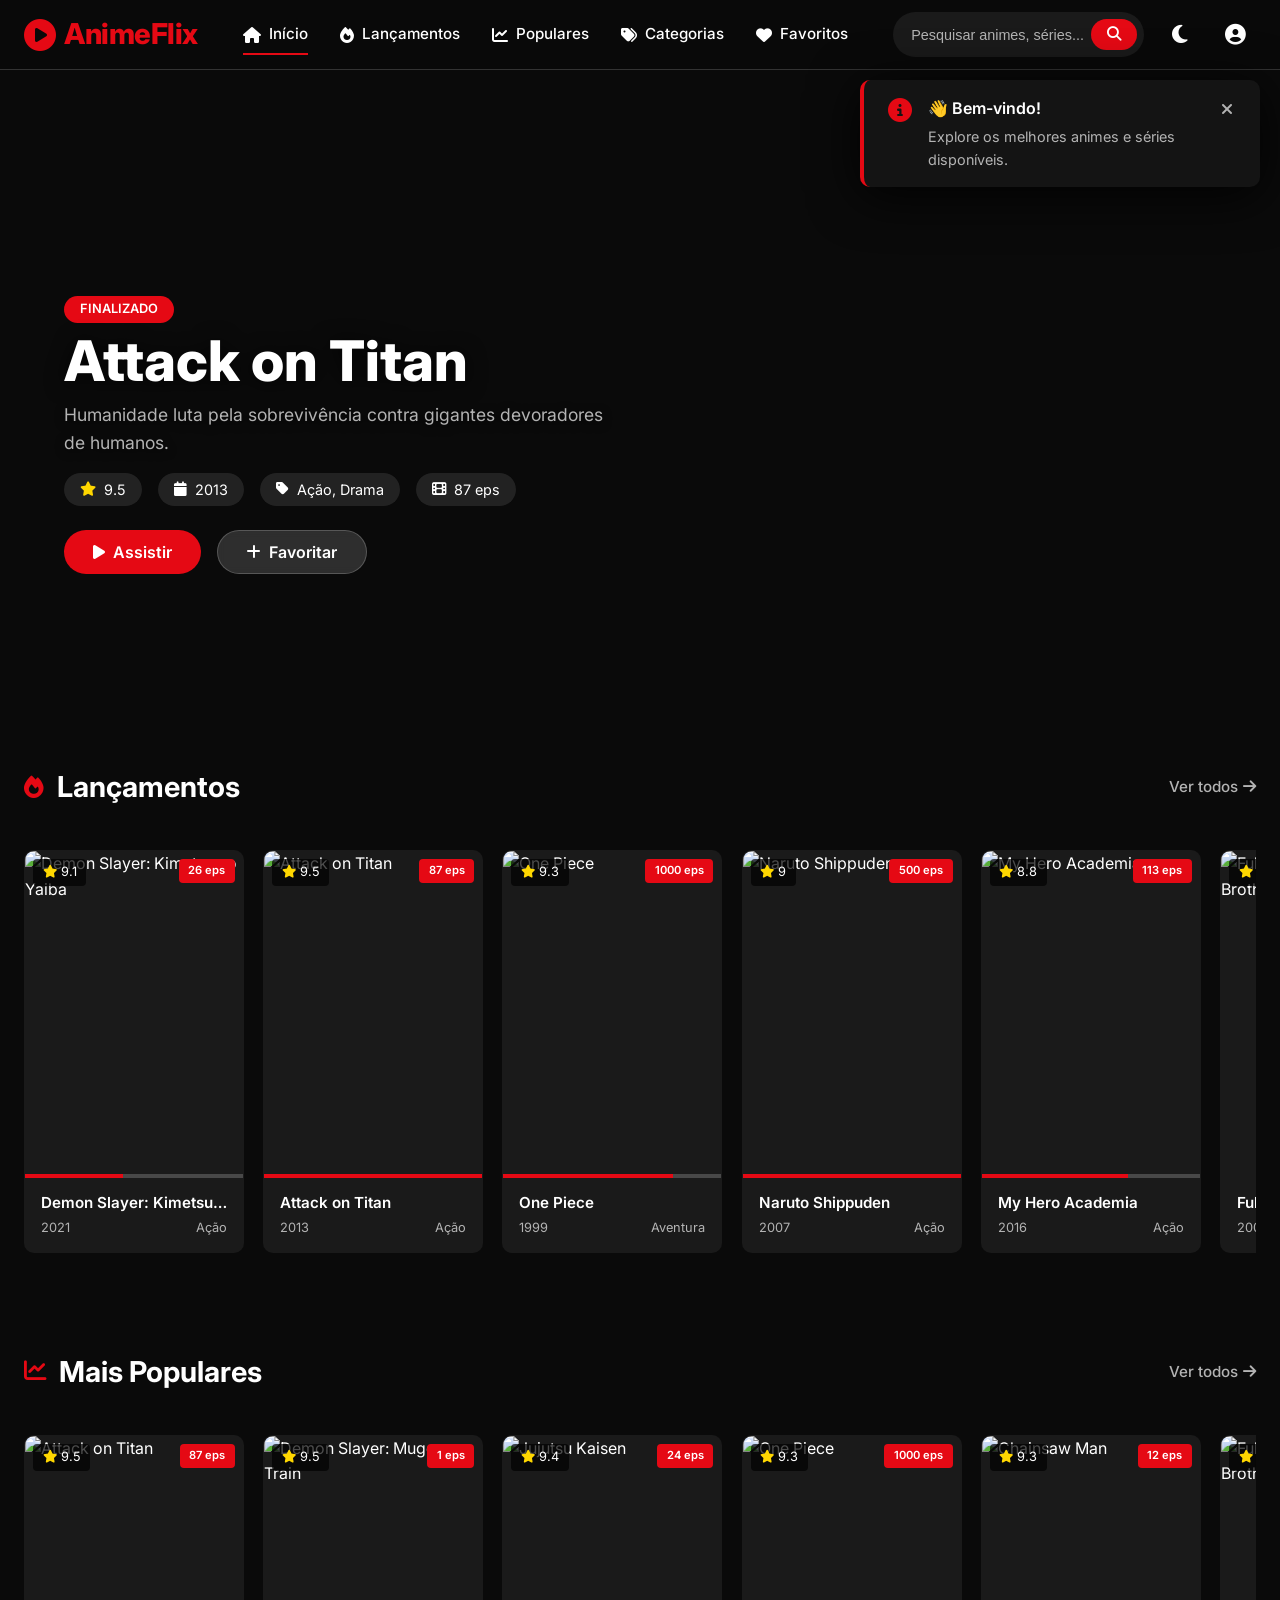
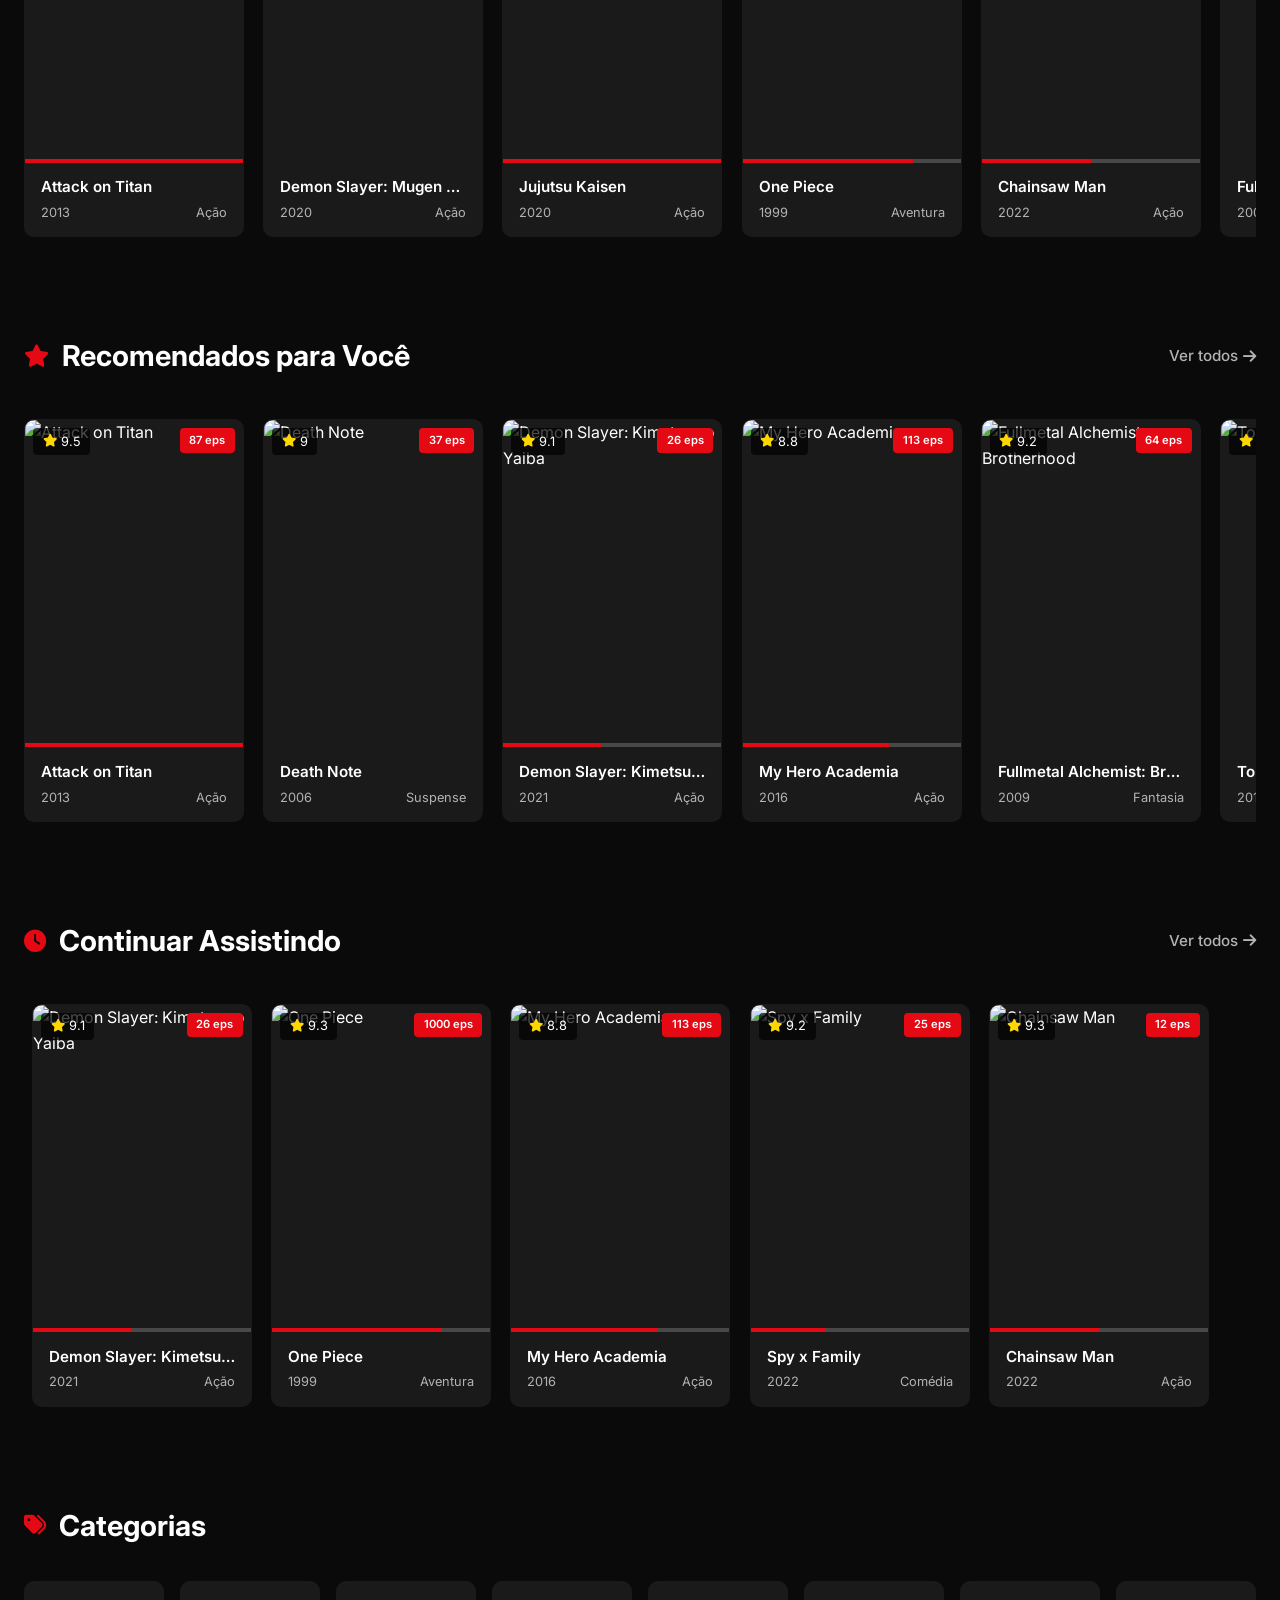
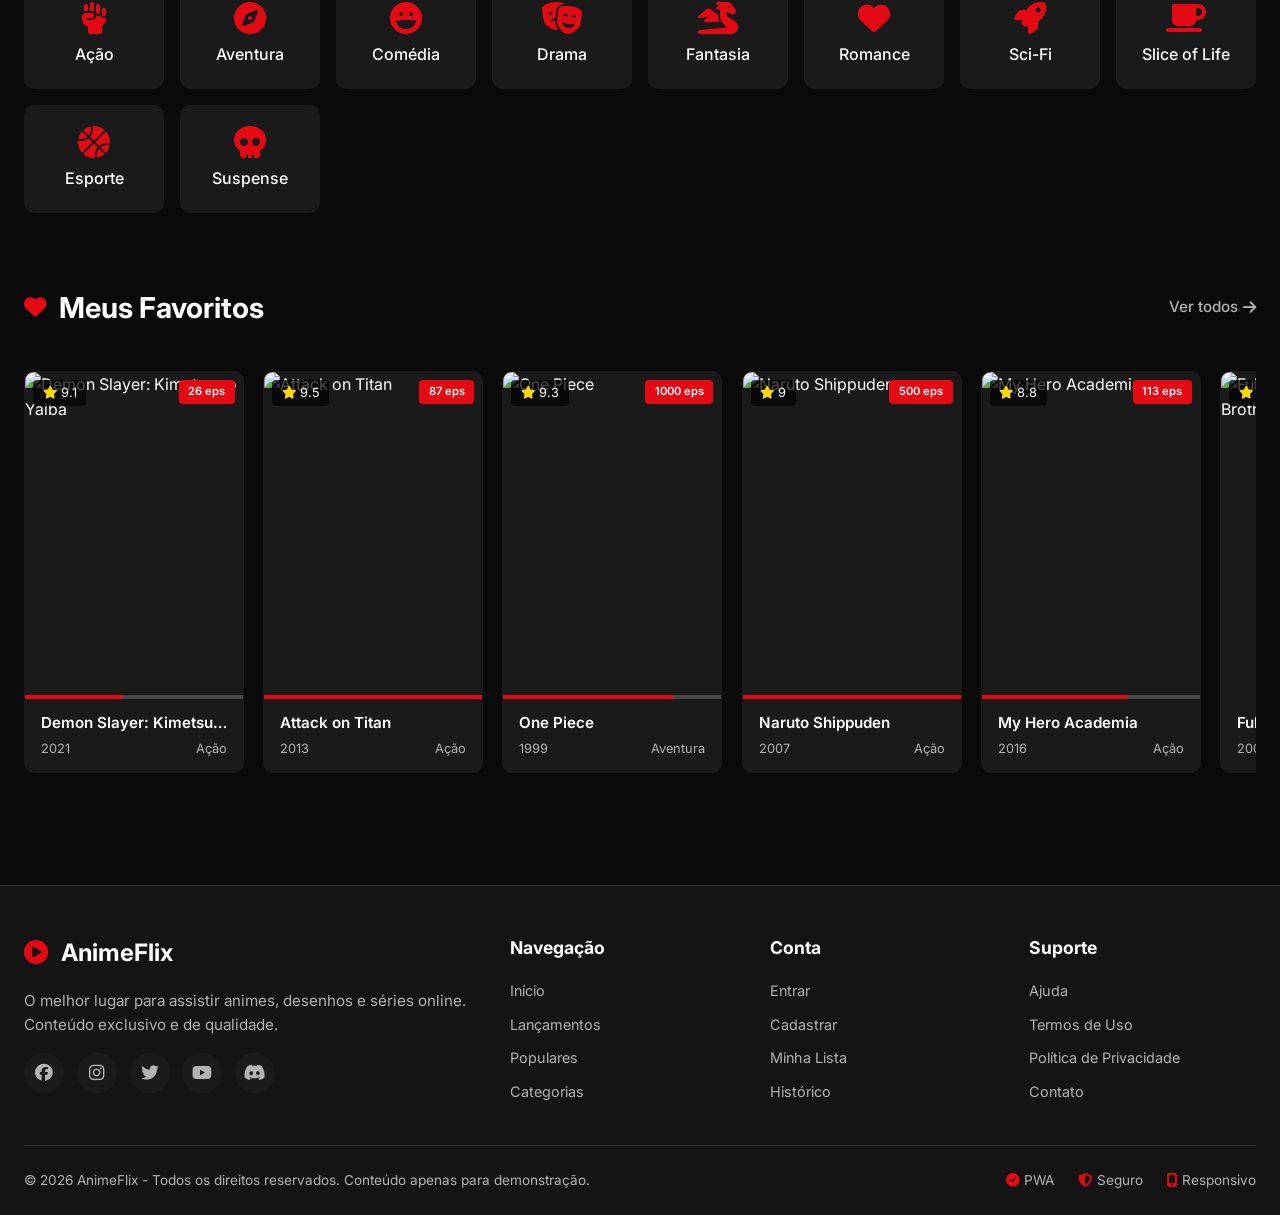
==== commit 1156b567: "Add files via upload" ====
--- a/index.html
+++ b/index.html
@@ -2,1474 +2,337 @@
 <html lang="pt-BR">
 <head>
     <meta charset="UTF-8">
-    <meta name="viewport" content="width=device-width, initial-scale=1.0">
-    <title>Painel Admin - AnimeFlix</title>
+    <meta name="viewport" content="width=device-width, initial-scale=1.0, maximum-scale=1.0, user-scalable=yes">
+    <meta name="theme-color" content="#e50914">
+    <meta name="description" content="AnimeFlix - Assista aos melhores animes, desenhos e séries online">
+    <meta name="keywords" content="anime, streaming, séries, desenhos, online">
+    <title>AnimeFlix - Streaming de Animes e Séries</title>
+    
+    <!-- PWA -->
+    <link rel="manifest" href="manifest.json">
+    <link rel="apple-touch-icon" href="assets/icons/icon-192.png">
+    
+    <!-- Font Awesome -->
     <link rel="stylesheet" href="https://cdnjs.cloudflare.com/ajax/libs/font-awesome/6.4.0/css/all.min.css">
+    
+    <!-- Google Fonts -->
     <link href="https://fonts.googleapis.com/css2?family=Inter:wght@300;400;500;600;700;800&display=swap" rel="stylesheet">
-    <style>
-        * {
-            margin: 0;
-            padding: 0;
-            box-sizing: border-box;
-        }
-        :root {
-            --bg-primary: #0a0a0a;
-            --bg-secondary: #141414;
-            --bg-card: #1a1a1a;
-            --bg-hover: #2a2a2a;
-            --text-primary: #ffffff;
-            --text-secondary: #b3b3b3;
-            --accent: #e50914;
-            --accent-hover: #f40612;
-            --border-color: #333;
-            --sidebar-width: 250px;
-            --font-family: 'Inter', sans-serif;
-        }
-        body {
-            font-family: var(--font-family);
-            background: var(--bg-primary);
-            color: var(--text-primary);
-            display: flex;
-            min-height: 100vh;
-            margin: 0;
-        }
-        .sidebar {
-            width: var(--sidebar-width);
-            height: 100vh;
-            background: var(--bg-secondary);
-            border-right: 1px solid var(--border-color);
-            position: fixed;
-            left: 0;
-            top: 0;
-            display: flex;
-            flex-direction: column;
-            transition: all 0.3s ease;
-            z-index: 100;
-            overflow-y: auto;
-        }
-        .sidebar-header {
-            padding: 1.5rem;
-            border-bottom: 1px solid var(--border-color);
-        }
-        .sidebar-header .logo {
-            display: flex;
-            align-items: center;
-            gap: 0.5rem;
-            font-size: 1.5rem;
-            font-weight: 700;
-            color: var(--accent);
-        }
-        .sidebar-header .logo small {
-            font-size: 0.7rem;
-            color: var(--text-secondary);
-            background: var(--bg-card);
-            padding: 0.2rem 0.5rem;
-            border-radius: 4px;
-        }
-        .sidebar-nav {
-            flex: 1;
-            padding: 1rem 0;
-        }
-        .sidebar-nav ul {
-            list-style: none;
-            padding: 0;
-        }
-        .sidebar-nav ul li {
-            padding: 0.8rem 1.5rem;
-            display: flex;
-            align-items: center;
-            gap: 1rem;
-            cursor: pointer;
-            transition: all 0.3s ease;
-            color: var(--text-secondary);
-            border-left: 3px solid transparent;
-        }
-        .sidebar-nav ul li:hover {
-            background: var(--bg-hover);
-            color: var(--text-primary);
-        }
-        .sidebar-nav ul li.active {
-            background: var(--bg-hover);
-            color: var(--accent);
-            border-left-color: var(--accent);
-        }
-        .sidebar-nav ul li i {
-            width: 20px;
-            font-size: 1.1rem;
-        }
-        .sidebar-footer {
-            padding: 1rem 1.5rem;
-            border-top: 1px solid var(--border-color);
-        }
-        .sidebar-footer button {
-            width: 100%;
-            padding: 0.8rem;
-            background: transparent;
-            border: 1px solid var(--border-color);
-            border-radius: 8px;
-            color: var(--text-secondary);
-            cursor: pointer;
-            transition: all 0.3s ease;
-            display: flex;
-            align-items: center;
-            justify-content: center;
-            gap: 0.5rem;
-            font-family: var(--font-family);
-        }
-        .sidebar-footer button:hover {
-            background: var(--accent);
-            border-color: var(--accent);
-            color: #fff;
-        }
-        .main-content {
-            margin-left: var(--sidebar-width);
-            flex: 1;
-            padding: 1.5rem;
-            min-height: 100vh;
-        }
-        .admin-header {
-            display: flex;
-            justify-content: space-between;
-            align-items: center;
-            padding: 1rem 1.5rem;
-            background: var(--bg-secondary);
-            border-radius: 12px;
-            margin-bottom: 2rem;
-            border: 1px solid var(--border-color);
-        }
-        .header-left {
-            display: flex;
-            align-items: center;
-            gap: 1rem;
-        }
-        .menu-toggle {
-            display: none;
-            background: transparent;
-            border: none;
-            color: var(--text-primary);
-            font-size: 1.5rem;
-            cursor: pointer;
-        }
-        .header-left h1 {
-            font-size: 1.5rem;
-            font-weight: 600;
-        }
-        .header-right {
-            display: flex;
-            align-items: center;
-            gap: 1.5rem;
-        }
-        .admin-user {
-            display: flex;
-            align-items: center;
-            gap: 0.5rem;
-        }
-        .admin-user img {
-            width: 40px;
-            height: 40px;
-            border-radius: 50%;
-            border: 2px solid var(--accent);
-        }
-        .page-content {
-            display: none;
-            animation: fadeIn 0.3s ease;
-        }
-        .page-content.active {
-            display: block;
-        }
-        @keyframes fadeIn {
-            from { opacity: 0; transform: translateY(10px); }
-            to { opacity: 1; transform: translateY(0); }
-        }
-        .stats-grid {
-            display: grid;
-            grid-template-columns: repeat(auto-fit, minmax(220px, 1fr));
-            gap: 1.5rem;
-            margin-bottom: 2rem;
-        }
-        .stat-card {
-            background: var(--bg-secondary);
-            padding: 1.5rem;
-            border-radius: 12px;
-            border: 1px solid var(--border-color);
-            display: flex;
-            align-items: center;
-            gap: 1rem;
-        }
-        .stat-icon {
-            width: 50px;
-            height: 50px;
-            border-radius: 12px;
-            display: flex;
-            align-items: center;
-            justify-content: center;
-            font-size: 1.5rem;
-            flex-shrink: 0;
-        }
-        .stat-icon.red { background: rgba(229, 9, 20, 0.2); color: #e50914; }
-        .stat-icon.green { background: rgba(0, 200, 83, 0.2); color: #00c853; }
-        .stat-icon.yellow { background: rgba(255, 193, 7, 0.2); color: #f9a825; }
-        .stat-icon.blue { background: rgba(33, 150, 243, 0.2); color: #2196f3; }
-        .stat-info h3 {
-            font-size: 0.9rem;
-            color: var(--text-secondary);
-            font-weight: 400;
-        }
-        .stat-number {
-            font-size: 1.8rem;
-            font-weight: 700;
-            margin-top: 0.2rem;
-        }
-        .table-container {
-            background: var(--bg-secondary);
-            padding: 1.5rem;
-            border-radius: 12px;
-            border: 1px solid var(--border-color);
-            overflow-x: auto;
-        }
-        .table-header {
-            display: flex;
-            justify-content: space-between;
-            align-items: center;
-            margin-bottom: 1.5rem;
-            flex-wrap: wrap;
-            gap: 1rem;
-        }
-        .btn {
-            padding: 0.6rem 1.2rem;
-            border: none;
-            border-radius: 8px;
-            font-weight: 500;
-            cursor: pointer;
-            transition: all 0.3s ease;
-            display: inline-flex;
-            align-items: center;
-            gap: 0.5rem;
-            font-family: var(--font-family);
-        }
-        .btn-primary { background: var(--accent); color: #fff; }
-        .btn-primary:hover { background: var(--accent-hover); transform: scale(1.05); }
-        .btn-success { background: #00c853; color: #fff; }
-        .btn-success:hover { background: #00e676; transform: scale(1.05); }
-        .btn-danger { background: #d32f2f; color: #fff; }
-        .btn-danger:hover { background: #f44336; transform: scale(1.05); }
-        .btn-warning { background: #f9a825; color: #fff; }
-        .btn-warning:hover { background: #fbc02d; transform: scale(1.05); }
-        .btn-sm {
-            padding: 0.3rem 0.8rem;
-            font-size: 0.85rem;
-        }
-        table {
-            width: 100%;
-            border-collapse: collapse;
-        }
-        table thead {
-            background: var(--bg-primary);
-        }
-        table th {
-            padding: 0.8rem 1rem;
-            text-align: left;
-            font-size: 0.85rem;
-            font-weight: 600;
-            color: var(--text-secondary);
-            border-bottom: 2px solid var(--border-color);
-        }
-        table td {
-            padding: 0.8rem 1rem;
-            border-bottom: 1px solid var(--border-color);
-            font-size: 0.9rem;
-        }
-        table tbody tr:hover {
-            background: var(--bg-hover);
-        }
-        .table-img {
-            width: 50px;
-            height: 70px;
-            object-fit: cover;
-            border-radius: 4px;
-        }
-        .modal {
-            position: fixed;
-            top: 0;
-            left: 0;
-            width: 100%;
-            height: 100%;
-            background: rgba(0, 0, 0, 0.8);
-            display: none;
-            align-items: center;
-            justify-content: center;
-            z-index: 1000;
-            padding: 1rem;
-        }
-        .modal.active {
-            display: flex;
-        }
-        .modal-content {
-            background: var(--bg-secondary);
-            border-radius: 16px;
-            padding: 2rem;
-            max-width: 600px;
-            width: 100%;
-            max-height: 90vh;
-            overflow-y: auto;
-            animation: slideUp 0.3s ease;
-        }
-        @keyframes slideUp {
-            from { transform: translateY(50px); opacity: 0; }
-            to { transform: translateY(0); opacity: 1; }
-        }
-        .modal-header {
-            display: flex;
-            justify-content: space-between;
-            align-items: center;
-            margin-bottom: 1.5rem;
-            padding-bottom: 1rem;
-            border-bottom: 1px solid var(--border-color);
-        }
-        .modal-close {
-            background: transparent;
-            border: none;
-            color: var(--text-secondary);
-            font-size: 1.5rem;
-            cursor: pointer;
-            transition: all 0.3s ease;
-        }
-        .modal-close:hover {
-            color: var(--accent);
-            transform: rotate(90deg);
-        }
-        .form-group {
-            margin-bottom: 1.2rem;
-        }
-        .form-group label {
-            display: block;
-            font-weight: 500;
-            margin-bottom: 0.3rem;
-            font-size: 0.9rem;
-        }
-        .form-group input,
-        .form-group select,
-        .form-group textarea {
-            width: 100%;
-            padding: 0.8rem 1rem;
-            border: 2px solid var(--border-color);
-            border-radius: 8px;
-            background: var(--bg-primary);
-            color: var(--text-primary);
-            font-size: 1rem;
-            transition: all 0.3s ease;
-            font-family: var(--font-family);
-        }
-        .form-group input:focus,
-        .form-group select:focus,
-        .form-group textarea:focus {
-            outline: none;
-            border-color: var(--accent);
-        }
-        .form-group textarea {
-            min-height: 100px;
-            resize: vertical;
-        }
-        .form-row {
-            display: grid;
-            grid-template-columns: 1fr 1fr;
-            gap: 1rem;
-        }
-        .upload-area {
-            border: 2px dashed var(--border-color);
-            border-radius: 12px;
-            padding: 2rem;
-            text-align: center;
-            cursor: pointer;
-            transition: all 0.3s ease;
-            position: relative;
-        }
-        .upload-area:hover {
-            border-color: var(--accent);
-            background: var(--bg-hover);
-        }
-        .upload-area input[type="file"] {
-            position: absolute;
-            top: 0;
-            left: 0;
-            width: 100%;
-            height: 100%;
-            opacity: 0;
-            cursor: pointer;
-        }
-        .upload-area i {
-            font-size: 3rem;
-            color: var(--text-secondary);
-            margin-bottom: 0.5rem;
-        }
-        .upload-area p {
-            color: var(--text-secondary);
-        }
-        .upload-preview {
-            display: none;
-            margin-top: 1rem;
-            position: relative;
-        }
-        .upload-preview img {
-            max-width: 100%;
-            max-height: 300px;
-            border-radius: 8px;
-            border: 2px solid var(--border-color);
-        }
-        .remove-image {
-            position: absolute;
-            top: 10px;
-            right: 10px;
-            background: var(--accent);
-            color: #fff;
-            border: none;
-            border-radius: 50%;
-            width: 30px;
-            height: 30px;
-            cursor: pointer;
-            font-size: 1rem;
-        }
-        .badge-status {
-            padding: 0.2rem 0.8rem;
-            border-radius: 20px;
-            font-size: 0.75rem;
-            font-weight: 600;
-        }
-        .badge-status.active { background: rgba(0, 200, 83, 0.2); color: #00c853; }
-        .badge-status.pending { background: rgba(255, 193, 7, 0.2); color: #f9a825; }
-        .empty-state {
-            text-align: center;
-            padding: 3rem;
-            color: var(--text-secondary);
-        }
-        .empty-state i {
-            font-size: 3rem;
-            margin-bottom: 1rem;
-        }
-        .admin-notification {
-            position: fixed;
-            bottom: 20px;
-            right: 20px;
-            background: var(--bg-secondary);
-            padding: 1rem 1.5rem;
-            border-radius: 12px;
-            border-left: 4px solid var(--accent);
-            box-shadow: 0 8px 30px rgba(0,0,0,0.5);
-            z-index: 2000;
-            color: var(--text-primary);
-            font-family: var(--font-family);
-            max-width: 400px;
-            animation: fadeIn 0.3s ease;
-        }
-        @media (max-width: 768px) {
-            .sidebar { transform: translateX(-100%); }
-            .sidebar.open { transform: translateX(0); }
-            .main-content { margin-left: 0; }
-            .menu-toggle { display: block; }
-            .admin-header { flex-direction: column; gap: 1rem; align-items: stretch; }
-            .header-right { flex-wrap: wrap; justify-content: space-between; }
-            .stats-grid { grid-template-columns: 1fr 1fr; }
-            .form-row { grid-template-columns: 1fr; }
-        }
-        @media (max-width: 480px) {
-            .stats-grid { grid-template-columns: 1fr; }
-            .modal-content { padding: 1rem; }
-        }
-        ::-webkit-scrollbar { width: 8px; }
-        ::-webkit-scrollbar-track { background: var(--bg-primary); }
-        ::-webkit-scrollbar-thumb { background: var(--accent); border-radius: 4px; }
-    </style>
+    
+    <!-- CSS Principal -->
+    <link rel="stylesheet" href="css/style.css">
 </head>
 <body>
-<script src="https://cdn.jsdelivr.net/npm/@supabase/supabase-js@2/dist/umd/supabase.min.js"></script>
-    <!-- SIDEBAR -->
-    <aside class="sidebar" id="sidebar">
-        <div class="sidebar-header">
+    <!-- ===== HEADER ===== -->
+    <header class="header" role="banner">
+        <div class="header-container">
             <div class="logo">
                 <i class="fas fa-play-circle"></i>
                 <span>AnimeFlix</span>
-                <small>Admin</small>
-            </div>
-        </div>
-        <nav class="sidebar-nav">
-            <ul>
-                <li class="active" data-page="dashboard"><i class="fas fa-chart-pie"></i> Dashboard</li>
-                <li data-page="animes"><i class="fas fa-film"></i> Animes</li>
-                <li data-page="episodes"><i class="fas fa-list-ul"></i> Episódios</li>
-                <li data-page="categories"><i class="fas fa-tags"></i> Categorias</li>
-                <li data-page="settings"><i class="fas fa-cloud-upload-alt"></i> Armazenamento de Vídeo</li>
-            </ul>
-        </nav>
-        <div class="sidebar-footer">
-            <button onclick="logoutAdmin()"><i class="fas fa-sign-out-alt"></i> Sair</button>
-        </div>
-    </aside>
-
-    <!-- MAIN -->
-    <main class="main-content">
-        <header class="admin-header">
-            <div class="header-left">
-                <button class="menu-toggle" id="menuToggle"><i class="fas fa-bars"></i></button>
-                <h1 id="pageTitle">Dashboard</h1>
-            </div>
-            <div class="header-right">
-                <div class="admin-user">
-                    <img src="https://api.dicebear.com/7.x/avataaars/svg?seed=admin" alt="Admin">
-                    <span>Admin</span>
-                </div>
-            </div>
-        </header>
-
-            <!-- DASHBOARD -->
-    <section class="page-content active" id="page-dashboard">
-        <div class="stats-grid">
-            <div class="stat-card">
-                <div class="stat-icon red"><i class="fas fa-film"></i></div>
-                <div class="stat-info"><h3>Total de Animes</h3><p class="stat-number" id="totalAnimes">0</p></div>
-            </div>
-            <div class="stat-card">
-                <div class="stat-icon green"><i class="fas fa-list-ul"></i></div>
-                <div class="stat-info"><h3>Episódios</h3><p class="stat-number" id="totalEpisodes">0</p></div>
-            </div>
-            <div class="stat-card">
-                <div class="stat-icon yellow"><i class="fas fa-users"></i></div>
-                <div class="stat-info"><h3>Usuários</h3><p class="stat-number" id="totalUsers">0</p></div>
-            </div>
-            <div class="stat-card">
-                <div class="stat-icon blue"><i class="fas fa-eye"></i></div>
-                <div class="stat-info"><h3>Visualizações</h3><p class="stat-number" id="totalViews">0</p></div>
-            </div>
-        </div>
-        <div class="table-container">
-            <h3 style="margin-bottom: 1rem;">📊 Atividade Recente</h3>
-            <div id="recentActivity">
-                <div class="empty-state"><i class="fas fa-clock"></i><p>Nenhuma atividade recente</p></div>
-            </div>
-        </div>
-    </section>
-
-    <!-- ANIMES -->
-    <section class="page-content" id="page-animes">
-        <div class="table-container">
-            <div class="table-header">
-                <h2><i class="fas fa-film"></i> Gerenciar Animes</h2>
-                <button class="btn btn-primary" onclick="openModal('anime')">
-                    <i class="fas fa-plus"></i> Adicionar Anime
-                </button>
-            </div>
-            <div id="animesList">
-                <div class="empty-state"><i class="fas fa-film"></i><p>Nenhum anime cadastrado</p></div>
-            </div>
-        </div>
-    </section>
-
-    <!-- EPISÓDIOS -->
-    <section class="page-content" id="page-episodes">
-        <div class="table-container">
-            <div class="table-header">
-                <h2><i class="fas fa-list-ul"></i> Gerenciar Episódios</h2>
-                <button class="btn btn-primary" onclick="openModal('episode')">
-                    <i class="fas fa-plus"></i> Adicionar Episódio
-                </button>
-            </div>
-            <div id="episodesList">
-                <div class="empty-state"><i class="fas fa-list-ul"></i><p>Nenhum episódio cadastrado</p></div>
-            </div>
-        </div>
-    </section>
-
-    <!-- CATEGORIAS -->
-    <section class="page-content" id="page-categories">
-        <div class="table-container">
-            <div class="table-header">
-                <h2><i class="fas fa-tags"></i> Gerenciar Categorias</h2>
-                <button class="btn btn-primary" onclick="openModal('category')">
-                    <i class="fas fa-plus"></i> Adicionar Categoria
-                </button>
-            </div>
-            <div id="categoriesList">
-                <div class="empty-state"><i class="fas fa-tags"></i><p>Nenhuma categoria cadastrada</p></div>
-            </div>
-        </div>
-    </section>
-
-    <!-- CONFIGURAÇÕES DE ARMAZENAMENTO DE VÍDEO -->
-    <section class="page-content" id="page-settings">
-        <div class="table-container">
-            <h2 style="margin-bottom: 0.5rem;"><i class="fas fa-cloud-upload-alt"></i> Armazenamento de Vídeo (Supabase)</h2>
-            <p style="color: var(--text-secondary); margin-bottom: 1.5rem; font-size: 0.9rem; max-width: 700px;">
-                Configure isso uma vez e o botão "enviar vídeo da galeria" nos episódios passa a subir
-                o arquivo direto pra um espaço de armazenamento seu (gratuito, sem cartão), em vez de tentar
-                guardar tudo no navegador. Veja o passo a passo completo mais abaixo.
-            </p>
-
-            <div class="form-group" style="max-width: 500px;">
-                <label>Project URL</label>
-                <input type="text" id="supabaseUrl" placeholder="https://xxxxxxxx.supabase.co">
-            </div>
-            <div class="form-group" style="max-width: 500px;">
-                <label>Anon / Public API Key</label>
-                <input type="text" id="supabaseKey" placeholder="eyJhbGciOi...">
-            </div>
-            <div class="form-group" style="max-width: 500px;">
-                <label>Nome do Bucket</label>
-                <input type="text" id="supabaseBucket" placeholder="videos" value="videos">
-            </div>
-
-            <button class="btn btn-primary" onclick="saveSupabaseConfig()">
-                <i class="fas fa-save"></i> Salvar Configuração
+            </div>
+
+            <nav class="nav-menu" id="navMenu" role="navigation">
+                <ul class="nav-list">
+                    <li><a href="#home" class="active"><i class="fas fa-home"></i> Início</a></li>
+                    <li><a href="#lancamentos"><i class="fas fa-fire"></i> Lançamentos</a></li>
+                    <li><a href="#populares"><i class="fas fa-chart-line"></i> Populares</a></li>
+                    <li><a href="#categorias"><i class="fas fa-tags"></i> Categorias</a></li>
+                    <li><a href="#favoritos"><i class="fas fa-heart"></i> Favoritos</a></li>
+                </ul>
+            </nav>
+
+            <div class="header-actions">
+                <div class="search-container">
+                    <input type="text" id="searchInput" placeholder="Pesquisar animes, séries..." aria-label="Pesquisar">
+                    <button id="searchBtn" aria-label="Buscar">
+                        <i class="fas fa-search"></i>
+                    </button>
+                </div>
+                <button id="themeToggle" class="theme-btn" aria-label="Alternar tema">
+                    <i class="fas fa-moon"></i>
+                </button>
+                <button id="authBtn" class="auth-btn" aria-label="Minha conta">
+                    <i class="fas fa-user-circle"></i>
+                </button>
+                <button class="menu-toggle" id="menuToggle" aria-label="Menu">
+                    <span></span>
+                    <span></span>
+                    <span></span>
+                </button>
+            </div>
+        </div>
+    </header>
+
+    <!-- ===== NOTIFICAÇÃO ===== -->
+    <div class="notification" id="notification">
+        <div class="notification-content">
+            <i class="fas fa-info-circle"></i>
+            <div>
+                <div class="notification-title" id="notifTitle">Notificação</div>
+                <div class="notification-message" id="notifMessage">Bem-vindo ao AnimeFlix!</div>
+            </div>
+        </div>
+        <button class="notification-close" onclick="this.parentElement.classList.remove('show')">
+            <i class="fas fa-times"></i>
+        </button>
+    </div>
+
+    <!-- ===== LOADING ===== -->
+    <div class="loading-overlay" id="loadingOverlay">
+        <div class="loading-spinner">
+            <i class="fas fa-film fa-3x fa-spin"></i>
+            <p>Carregando...</p>
+        </div>
+    </div>
+
+    <!-- ===== CONTEÚDO PRINCIPAL ===== -->
+    <main>
+        <!-- Banner Rotativo -->
+        <section class="hero-section" id="home">
+            <div class="hero-container" id="heroContainer">
+                <!-- Os slides serão inseridos via JavaScript -->
+                <div class="hero-controls">
+                    <button class="hero-prev" id="heroPrev" aria-label="Anterior">
+                        <i class="fas fa-chevron-left"></i>
+                    </button>
+                    <button class="hero-next" id="heroNext" aria-label="Próximo">
+                        <i class="fas fa-chevron-right"></i>
+                    </button>
+                </div>
+                <div class="hero-indicators" id="heroIndicators"></div>
+            </div>
+        </section>
+
+        <!-- Lançamentos -->
+        <section class="section" id="lancamentos">
+            <div class="section-header">
+                <h2><i class="fas fa-fire text-accent"></i> Lançamentos</h2>
+                <a href="#" class="view-all">Ver todos <i class="fas fa-arrow-right"></i></a>
+            </div>
+            <div class="carousel-container">
+                <button class="carousel-btn prev" data-carousel="lancamentos">
+                    <i class="fas fa-chevron-left"></i>
+                </button>
+                <div class="carousel" id="lancamentosCarousel"></div>
+                <button class="carousel-btn next" data-carousel="lancamentos">
+                    <i class="fas fa-chevron-right"></i>
+                </button>
+            </div>
+        </section>
+
+        <!-- Mais Populares -->
+        <section class="section" id="populares">
+            <div class="section-header">
+                <h2><i class="fas fa-chart-line text-accent"></i> Mais Populares</h2>
+                <a href="#" class="view-all">Ver todos <i class="fas fa-arrow-right"></i></a>
+            </div>
+            <div class="carousel-container">
+                <button class="carousel-btn prev" data-carousel="populares">
+                    <i class="fas fa-chevron-left"></i>
+                </button>
+                <div class="carousel" id="popularesCarousel"></div>
+                <button class="carousel-btn next" data-carousel="populares">
+                    <i class="fas fa-chevron-right"></i>
+                </button>
+            </div>
+        </section>
+
+        <!-- Recomendados -->
+        <section class="section" id="recomendados">
+            <div class="section-header">
+                <h2><i class="fas fa-star text-accent"></i> Recomendados para Você</h2>
+                <a href="#" class="view-all">Ver todos <i class="fas fa-arrow-right"></i></a>
+            </div>
+            <div class="carousel-container">
+                <button class="carousel-btn prev" data-carousel="recomendados">
+                    <i class="fas fa-chevron-left"></i>
+                </button>
+                <div class="carousel" id="recomendadosCarousel"></div>
+                <button class="carousel-btn next" data-carousel="recomendados">
+                    <i class="fas fa-chevron-right"></i>
+                </button>
+            </div>
+        </section>
+
+        <!-- Continuar Assistindo -->
+        <section class="section" id="continuar">
+            <div class="section-header">
+                <h2><i class="fas fa-clock text-accent"></i> Continuar Assistindo</h2>
+                <a href="#" class="view-all">Ver todos <i class="fas fa-arrow-right"></i></a>
+            </div>
+            <div class="carousel-container">
+                <button class="carousel-btn prev" data-carousel="continuar">
+                    <i class="fas fa-chevron-left"></i>
+                </button>
+                <div class="carousel" id="continuarCarousel"></div>
+                <button class="carousel-btn next" data-carousel="continuar">
+                    <i class="fas fa-chevron-right"></i>
+                </button>
+            </div>
+        </section>
+
+        <!-- Categorias -->
+        <section class="section" id="categorias">
+            <div class="section-header">
+                <h2><i class="fas fa-tags text-accent"></i> Categorias</h2>
+            </div>
+            <div class="categories-grid" id="categoriesGrid"></div>
+        </section>
+
+        <!-- Favoritos -->
+        <section class="section" id="favoritos">
+            <div class="section-header">
+                <h2><i class="fas fa-heart text-accent"></i> Meus Favoritos</h2>
+                <a href="#" class="view-all">Ver todos <i class="fas fa-arrow-right"></i></a>
+            </div>
+            <div class="carousel-container">
+                <button class="carousel-btn prev" data-carousel="favoritos">
+                    <i class="fas fa-chevron-left"></i>
+                </button>
+                <div class="carousel" id="favoritosCarousel"></div>
+                <button class="carousel-btn next" data-carousel="favoritos">
+                    <i class="fas fa-chevron-right"></i>
+                </button>
+            </div>
+        </section>
+    </main>
+
+    <!-- ===== RODAPÉ ===== -->
+    <footer class="footer" role="contentinfo">
+        <div class="footer-content">
+            <div class="footer-grid">
+                <div class="footer-col">
+                    <h3><i class="fas fa-play-circle text-accent"></i> AnimeFlix</h3>
+                    <p>O melhor lugar para assistir animes, desenhos e séries online. Conteúdo exclusivo e de qualidade.</p>
+                    <div class="social-links">
+                        <a href="#" aria-label="Facebook"><i class="fab fa-facebook"></i></a>
+                        <a href="#" aria-label="Instagram"><i class="fab fa-instagram"></i></a>
+                        <a href="#" aria-label="Twitter"><i class="fab fa-twitter"></i></a>
+                        <a href="#" aria-label="YouTube"><i class="fab fa-youtube"></i></a>
+                        <a href="#" aria-label="Discord"><i class="fab fa-discord"></i></a>
+                    </div>
+                </div>
+                <div class="footer-col">
+                    <h4>Navegação</h4>
+                    <ul>
+                        <li><a href="#home">Início</a></li>
+                        <li><a href="#lancamentos">Lançamentos</a></li>
+                        <li><a href="#populares">Populares</a></li>
+                        <li><a href="#categorias">Categorias</a></li>
+                    </ul>
+                </div>
+                <div class="footer-col">
+                    <h4>Conta</h4>
+                    <ul>
+                        <li><a href="#" id="loginLink">Entrar</a></li>
+                        <li><a href="#">Cadastrar</a></li>
+                        <li><a href="#">Minha Lista</a></li>
+                        <li><a href="#">Histórico</a></li>
+                    </ul>
+                </div>
+                <div class="footer-col">
+                    <h4>Suporte</h4>
+                    <ul>
+                        <li><a href="#">Ajuda</a></li>
+                        <li><a href="#">Termos de Uso</a></li>
+                        <li><a href="#">Política de Privacidade</a></li>
+                        <li><a href="#">Contato</a></li>
+                    </ul>
+                </div>
+            </div>
+            <div class="footer-bottom">
+                <p>&copy; 2026 AnimeFlix - Todos os direitos reservados. Conteúdo apenas para demonstração.</p>
+                <div class="footer-badges">
+                    <span><i class="fas fa-check-circle"></i> PWA</span>
+                    <span><i class="fas fa-shield-alt"></i> Seguro</span>
+                    <span><i class="fas fa-mobile-alt"></i> Responsivo</span>
+                </div>
+            </div>
+        </div>
+    </footer>
+
+    <!-- ===== BOTÃO VOLTAR AO TOPO ===== -->
+    <button class="back-to-top" id="backToTop" aria-label="Voltar ao topo">
+        <i class="fas fa-chevron-up"></i>
+    </button>
+
+    <!-- ===== MODAL DE LOGIN ===== -->
+    <div class="modal" id="loginModal">
+        <div class="modal-content">
+            <button class="modal-close" onclick="closeLoginModal()">
+                <i class="fas fa-times"></i>
             </button>
-            <button class="btn btn-secondary" onclick="testSupabaseConfig()">
-                <i class="fas fa-plug"></i> Testar Conexão
-            </button>
-            <p id="supabaseStatus" style="margin-top: 1rem; font-size: 0.9rem;"></p>
-
-            <div style="margin-top: 2.5rem; padding-top: 1.5rem; border-top: 1px solid var(--border-color); max-width: 700px;">
-                <h3 style="margin-bottom: 1rem;">📋 Como configurar (uma vez só, é grátis, sem cartão)</h3>
-                <ol style="color: var(--text-secondary); font-size: 0.9rem; line-height: 1.8; padding-left: 1.2rem;">
-                    <li>Crie uma conta em <strong>supabase.com</strong> e clique em "New Project"</li>
-                    <li>Depois que o projeto for criado, vá em <strong>Storage</strong> (menu lateral) → <strong>New bucket</strong></li>
-                    <li>Dê o nome <strong>videos</strong> pro bucket e marque como <strong>Public bucket</strong></li>
-                    <li>Vá em <strong>Project Settings → API</strong></li>
-                    <li>Copie o <strong>Project URL</strong> e cole no campo acima</li>
-                    <li>Copie a chave <strong>anon public</strong> e cole no campo "Anon / Public API Key" acima</li>
-                    <li>Clique em "Salvar Configuração" e depois "Testar Conexão"</li>
-                </ol>
-            </div>
-        </div>
-    </section>
-    </main>
-
-        <!-- MODAL -->
-    <div class="modal" id="adminModal">
-        <div class="modal-content">
             <div class="modal-header">
-                <h2 id="modalTitle">Adicionar</h2>
-                <button class="modal-close" onclick="closeModal()"><i class="fas fa-times"></i></button>
-            </div>
-            <form id="adminForm" onsubmit="saveItem(event)">
-                <input type="hidden" id="formType" value="">
-                <input type="hidden" id="editId" value="">
-
-                <!-- Campos Anime -->
-                <div id="animeFields">
-                    <div class="form-group">
-                        <label>Título *</label>
-                        <input type="text" id="animeTitle" placeholder="Nome do anime">
-                    </div>
-                    <div class="form-group">
-                        <label>Sinopse</label>
-                        <textarea id="animeDescription" placeholder="Descrição do anime"></textarea>
-                    </div>
-                    <div class="form-row">
-                        <div class="form-group">
-                            <label>Ano</label>
-                            <input type="number" id="animeYear" placeholder="2024">
-                        </div>
-                        <div class="form-group">
-                            <label>Gênero</label>
-                            <input type="text" id="animeGenre" placeholder="Ação, Fantasia">
-                        </div>
-                    </div>
-                    <div class="form-row">
-                        <div class="form-group">
-                            <label>Episódios</label>
-                            <input type="number" id="animeEpisodes" placeholder="12">
-                        </div>
-                        <div class="form-group">
-                            <label>Status</label>
-                            <select id="animeStatus">
-                                <option value="Em andamento">Em andamento</option>
-                                <option value="Finalizado">Finalizado</option>
-                            </select>
-                        </div>
-                    </div>
-                    <div class="form-group">
-                        <label>Estúdio</label>
-                        <input type="text" id="animeStudio" placeholder="Nome do estúdio">
-                    </div>
-                    <div class="form-group">
-                        <label>⭐ Nota</label>
-                        <input type="number" id="animeRating" step="0.1" placeholder="9.5">
-                    </div>
-                    <div class="form-group">
-                        <label>📸 Capa (Poster)</label>
-                        <div class="upload-area">
-                            <i class="fas fa-cloud-upload-alt"></i>
-                            <p>Clique para fazer upload da capa</p>
-                            <input type="file" id="animeImage" accept="image/*" onchange="previewImage(this, 'posterPreview')">
-                        </div>
-                        <div class="upload-preview" id="posterPreview"></div>
-                    </div>
-                    <div class="form-group">
-                        <label>🖼️ Banner</label>
-                        <div class="upload-area">
-                            <i class="fas fa-cloud-upload-alt"></i>
-                            <p>Clique para fazer upload do banner</p>
-                            <input type="file" id="animeBanner" accept="image/*" onchange="previewImage(this, 'bannerPreview')">
-                        </div>
-                        <div class="upload-preview" id="bannerPreview"></div>
-                    </div>
-                </div>
-
-                <!-- Campos Episódio -->
-                <div id="episodeFields" style="display:none;">
-                    <div class="form-group">
-                        <label>Anime *</label>
-                        <select id="episodeAnime">
-                            <option value="">Selecione um anime</option>
-                        </select>
-                    </div>
-                    <div class="form-group">
-                        <label>Título do Episódio *</label>
-                        <input type="text" id="episodeTitle" placeholder="Título do episódio">
-                    </div>
-                    <div class="form-row">
-                        <div class="form-group">
-                            <label>Temporada</label>
-                            <input type="number" id="episodeSeason" placeholder="1">
-                        </div>
-                        <div class="form-group">
-                            <label>Episódio *</label>
-                            <input type="number" id="episodeNumber" placeholder="1">
-                        </div>
-                    </div>
-                    <div class="form-group">
-                        <label>URL do Vídeo (YouTube ou link direto)</label>
-                        <input type="text" id="episodeVideo" placeholder="https://...">
-                    </div>
-                    <div class="form-group">
-                        <label>Ou enviar vídeo da galeria</label>
-                        <p style="font-size: 0.75rem; color: var(--text-secondary); margin-bottom: 0.5rem;">
-                            ⚠️ Funciona só para vídeos bem curtos/pequenos (poucos MB). Para episódios completos, use o campo de URL acima.
-                        </p>
-                        <div class="upload-area">
-                            <i class="fas fa-cloud-upload-alt"></i>
-                            <p>Clique para fazer upload do vídeo</p>
-                            <input type="file" id="episodeVideoFile" accept="video/*" onchange="previewVideo(this)">
-                        </div>
-                        <div class="upload-preview" id="videoPreview"></div>
-                    </div>
-                    <div class="form-group">
-                        <label>Thumbnail</label>
-                        <div class="upload-area">
-                            <i class="fas fa-cloud-upload-alt"></i>
-                            <p>Clique para fazer upload da thumbnail</p>
-                            <input type="file" id="episodeThumbnail" accept="image/*" onchange="previewImage(this, 'thumbnailPreview')">
-                        </div>
-                        <div class="upload-preview" id="thumbnailPreview"></div>
-                    </div>
-                </div>
-
-                <!-- Campos Categoria -->
-                <div id="categoryFields" style="display:none;">
-                    <div class="form-group">
-                        <label>Nome da Categoria *</label>
-                        <input type="text" id="categoryName" placeholder="Ação, Comédia...">
-                    </div>
-                    <div class="form-group">
-                        <label>Ícone</label>
-                        <select id="categoryIcon">
-                            <option value="fa-fist-raised">👊 Ação</option>
-                            <option value="fa-compass">🧭 Aventura</option>
-                            <option value="fa-laugh">😂 Comédia</option>
-                            <option value="fa-theater-masks">🎭 Drama</option>
-                            <option value="fa-dragon">🐉 Fantasia</option>
-                            <option value="fa-heart">❤️ Romance</option>
-                            <option value="fa-rocket">🚀 Sci-Fi</option>
-                            <option value="fa-coffee">☕ Slice of Life</option>
-                            <option value="fa-basketball-ball">🏀 Esporte</option>
-                            <option value="fa-skull">💀 Suspense</option>
-                        </select>
-                    </div>
-                </div>
-
-                <button type="submit" class="btn btn-success" style="width:100%; justify-content:center; margin-top:1rem;">
-                    <i class="fas fa-save"></i> Salvar
-                </button>
+                <h2><i class="fas fa-user-circle"></i> Entrar</h2>
+                <p>Faça login para acessar sua conta</p>
+            </div>
+            <form id="loginForm" class="auth-form">
+                <div class="form-group">
+                    <label for="loginEmail">Email</label>
+                    <input type="email" id="loginEmail" placeholder="seu@email.com" required>
+                </div>
+                <div class="form-group">
+                    <label for="loginPassword">Senha</label>
+                    <input type="password" id="loginPassword" placeholder="Digite sua senha" required>
+                </div>
+                <button type="submit" class="btn btn-primary btn-block">Entrar</button>
+                <div class="auth-links">
+                    <a href="#" onclick="event.preventDefault(); showNotification('Recuperação', 'Funcionalidade em desenvolvimento')">
+                        Esqueceu a senha?
+                    </a>
+                    <a href="#" onclick="event.preventDefault(); showNotification('Cadastro', 'Funcionalidade em desenvolvimento')">
+                        Criar conta
+                    </a>
+                </div>
             </form>
         </div>
     </div>
 
+    <!-- ===== SCRIPTS ===== -->
+    <script src="js/app.js"></script>
+    <script src="js/auth.js"></script>
+    <script src="js/api.js"></script>
+    
+    <!-- Service Worker Registration -->
     <script>
-        // ===== DADOS =====
-        let animes = [];
-        let episodes = [];
-        let categories = [];
-        let currentId = 1;
-        let episodeId = 1;
-        let categoryId = 1;
-
-        // ===== CARREGAR DADOS =====
-        function loadFromLocalStorage() {
-            try {
-                const savedAnimes = localStorage.getItem('admin_animes');
-                const savedEpisodes = localStorage.getItem('admin_episodes');
-                const savedCategories = localStorage.getItem('admin_categories');
-                
-                if (savedAnimes) {
-                    animes = JSON.parse(savedAnimes);
-                    if (animes.length) {
-                        currentId = Math.max(...animes.map(a => a.id)) + 1;
+        if ('serviceWorker' in navigator) {
+            window.addEventListener('load', () => {
+                navigator.serviceWorker.register('sw.js')
+                    .then(registration => {
+                        console.log('ServiceWorker registrado com sucesso:', registration);
+                    })
+                    .catch(error => {
+                        console.warn('Erro ao registrar ServiceWorker:', error);
+                    });
+            });
+        }
+
+        // Instalação do PWA
+        let deferredPrompt;
+        window.addEventListener('beforeinstallprompt', (e) => {
+            e.preventDefault();
+            deferredPrompt = e;
+            showInstallPrompt();
+        });
+
+        function showInstallPrompt() {
+            const notification = document.getElementById('notification');
+            document.getElementById('notifTitle').textContent = '📱 Instale o App';
+            document.getElementById('notifMessage').innerHTML = 
+                'Instale o AnimeFlix no seu dispositivo para uma experiência melhor. <button onclick="installApp()" class="btn btn-primary btn-sm">Instalar</button>';
+            notification.classList.add('show');
+        }
+
+        function installApp() {
+            if (deferredPrompt) {
+                deferredPrompt.prompt();
+                deferredPrompt.userChoice.then((choiceResult) => {
+                    if (choiceResult.outcome === 'accepted') {
+                        showNotification('Sucesso', 'App instalado com sucesso!');
                     }
-                }
-                if (savedEpisodes) {
-                    episodes = JSON.parse(savedEpisodes);
-                    if (episodes.length) {
-                        episodeId = Math.max(...episodes.map(e => e.id)) + 1;
-                    }
-                }
-                if (savedCategories) {
-                    categories = JSON.parse(savedCategories);
-                    if (categories.length) {
-                        categoryId = Math.max(...categories.map(c => c.id)) + 1;
-                    }
-                }
-                console.log('📂 Dados carregados:', { animes: animes.length, episodes: episodes.length, categories: categories.length });
-            } catch(e) {
-                console.error('Erro ao carregar dados:', e);
+                    deferredPrompt = null;
+                });
             }
         }
-
-        // ===== SALVAR =====
-        function saveToLocalStorage() {
-            try {
-                localStorage.setItem('admin_animes', JSON.stringify(animes));
-                localStorage.setItem('admin_episodes', JSON.stringify(episodes));
-                localStorage.setItem('admin_categories', JSON.stringify(categories));
-                console.log('💾 Dados salvos!');
-                return true;
-            } catch(e) {
-                console.error('Erro ao salvar:', e);
-                return false;
-            }
-        }
-
-        // ===== FUNÇÃO PRINCIPAL DE SALVAR =====
-        function saveItem(e) {
-            e.preventDefault();
-            console.log('🔄 Salvando...');
-            
-            const type = document.getElementById('formType').value;
-            const editId = document.getElementById('editId').value;
-
-            if (!type) {
-                showNotification('❌ Erro interno: tipo do formulário não definido. Feche e tente novamente.');
-                return;
-            }
-
-            if (type === 'anime') {
-                const title = document.getElementById('animeTitle').value.trim();
-                if (!title) {
-                    showNotification('❌ O título é obrigatório!');
-                    return;
-                }
-
-                const anime = {
-                    id: editId ? parseInt(editId) : currentId++,
-                    title: title,
-                    description: document.getElementById('animeDescription').value.trim() || 'Sem descrição',
-                    year: parseInt(document.getElementById('animeYear').value) || 2024,
-                    genre: document.getElementById('animeGenre').value.trim() || 'Não definido',
-                    episodes: parseInt(document.getElementById('animeEpisodes').value) || 12,
-                    status: document.getElementById('animeStatus').value,
-                    studio: document.getElementById('animeStudio').value.trim() || 'Desconhecido',
-                    rating: parseFloat(document.getElementById('animeRating').value) || 0,
-                    image: getImageData('posterPreview') || `https://picsum.photos/seed/${Date.now()}/300/450`,
-                    banner: getImageData('bannerPreview') || `https://picsum.photos/seed/banner${Date.now()}/1920/800`
-                };
-
-                console.log('📦 Anime:', anime);
-
-                if (editId) {
-                    const index = animes.findIndex(a => a.id === parseInt(editId));
-                    if (index > -1) {
-                        animes[index] = anime;
-                        showNotification('✅ Anime atualizado!');
-                    }
-                } else {
-                    animes.push(anime);
-                    showNotification('✅ Anime adicionado!');
-                }
-
-            } else if (type === 'episode') {
-                const animeId = parseInt(document.getElementById('episodeAnime').value);
-                const title = document.getElementById('episodeTitle').value.trim();
-                
-                if (!animeId || !title) {
-                    showNotification('❌ Selecione um anime e digite o título!');
-                    return;
-                }
-
-                const episode = {
-                    id: editId ? parseInt(editId) : episodeId++,
-                    animeId: animeId,
-                    title: title,
-                    season: parseInt(document.getElementById('episodeSeason').value) || 1,
-                    number: parseInt(document.getElementById('episodeNumber').value) || 1,
-                    video: uploadedVideoUrl || getImageData('videoPreview', 'video') || document.getElementById('episodeVideo').value.trim() || '',
-                    thumbnail: getImageData('thumbnailPreview') || `https://picsum.photos/seed/ep${Date.now()}/300/200`
-                };
-
-                if (editId) {
-                    const index = episodes.findIndex(e => e.id === parseInt(editId));
-                    if (index > -1) {
-                        episodes[index] = episode;
-                        showNotification('✅ Episódio atualizado!');
-                    }
-                } else {
-                    episodes.push(episode);
-                    showNotification('✅ Episódio adicionado!');
-                }
-
-            } else if (type === 'category') {
-                const name = document.getElementById('categoryName').value.trim();
-                if (!name) {
-                    showNotification('❌ Digite o nome da categoria!');
-                    return;
-                }
-
-                const category = {
-                    id: editId ? parseInt(editId) : categoryId++,
-                    name: name,
-                    icon: document.getElementById('categoryIcon').value || 'fa-tag'
-                };
-
-                if (editId) {
-                    const index = categories.findIndex(c => c.id === parseInt(editId));
-                    if (index > -1) {
-                        categories[index] = category;
-                        showNotification('✅ Categoria atualizada!');
-                    }
-                } else {
-                    categories.push(category);
-                    showNotification('✅ Categoria adicionada!');
-                }
-            }
-
-            const saved = saveToLocalStorage();
-            if (!saved) {
-                showNotification('❌ Não foi possível salvar. Provavelmente as imagens são muito grandes para o armazenamento do navegador. Tente usar imagens menores ou links de imagem em vez de upload.');
-                return;
-            }
-            closeModal();
-            renderData();
-            updateStats();
-            clearAllPreviews();
-        }
-
-        // ===== FUNÇÕES AUXILIARES =====
-        function getImageData(previewId, tag = 'img') {
-            const preview = document.getElementById(previewId);
-            if (!preview) return null;
-            const el = preview.querySelector(tag);
-            return el ? el.src : null;
-        }
-
-        function clearAllPreviews() {
-            uploadedVideoUrl = null;
-            ['posterPreview', 'bannerPreview', 'thumbnailPreview', 'videoPreview'].forEach(id => {
-                const preview = document.getElementById(id);
-                if (preview) {
-                    preview.innerHTML = '';
-                    preview.style.display = 'none';
-                }
-            });
-            document.querySelectorAll('input[type="file"]').forEach(input => {
-                input.value = '';
-            });
-        }
-
-        function previewImage(input, previewId) {
-            const preview = document.getElementById(previewId);
-            if (!preview || !input.files || !input.files[0]) return;
-
-            const file = input.files[0];
-            const reader = new FileReader();
-            reader.onload = function(e) {
-                // Redimensiona/comprime a imagem antes de guardar, para evitar travar
-                // o navegador com fotos gigantes tiradas direto da câmera do celular
-                const img = new Image();
-                img.onload = function() {
-                    const maxDim = 900;
-                    let { width, height } = img;
-                    if (width > maxDim || height > maxDim) {
-                        if (width > height) {
-                            height = Math.round(height * (maxDim / width));
-                            width = maxDim;
-                        } else {
-                            width = Math.round(width * (maxDim / height));
-                            height = maxDim;
-                        }
-                    }
-                    const canvas = document.createElement('canvas');
-                    canvas.width = width;
-                    canvas.height = height;
-                    canvas.getContext('2d').drawImage(img, 0, 0, width, height);
-                    const compressed = canvas.toDataURL('image/jpeg', 0.75);
-
-                    preview.innerHTML = `
-                        <img src="${compressed}" style="max-width:100%;max-height:300px;border-radius:8px;border:2px solid var(--border-color);">
-                        <button class="remove-image" onclick="removeImage('${previewId}')">✕</button>
-                    `;
-                    preview.style.display = 'block';
-                    preview.style.position = 'relative';
-                };
-                img.onerror = function() {
-                    showNotification('❌ Não foi possível processar essa imagem.');
-                };
-                img.src = e.target.result;
-            };
-            reader.onerror = function() {
-                showNotification('❌ Não foi possível ler esse arquivo de imagem.');
-            };
-            reader.readAsDataURL(file);
-        }
-
-        // ===== ARMAZENAMENTO DE VÍDEO (SUPABASE) =====
-        // Preenchido com os dados do seu projeto — só a chave PÚBLICA (publishable),
-        // nunca a secret key, que jamais deve entrar em código que roda no navegador.
-        const DEFAULT_SUPABASE_CONFIG = {
-            url: 'https://mpzwxgvtqvkbmdfcqdrr.supabase.co',
-            key: 'sb_publishable_AVP7NFtM_jMQrAgn69_xEQ_xoXLv1mS',
-            bucket: 'videos'
-        };
-
-        function getSupabaseConfig() {
-            try {
-                const saved = JSON.parse(localStorage.getItem('supabase_config') || 'null');
-                if (saved && saved.url && saved.key) return saved;
-            } catch (e) {
-                // ignora e cai no padrão
-            }
-            return DEFAULT_SUPABASE_CONFIG;
-        }
-
-        function getSupabaseClient() {
-            const config = getSupabaseConfig();
-            if (!config || !config.url || !config.key) return null;
-            if (typeof window.supabase === 'undefined' || !window.supabase.createClient) return null;
-            return window.supabase.createClient(config.url, config.key);
-        }
-
-        function loadSupabaseConfigIntoForm() {
-            const config = getSupabaseConfig();
-            if (!config) return;
-            document.getElementById('supabaseUrl').value = config.url || '';
-            document.getElementById('supabaseKey').value = config.key || '';
-            document.getElementById('supabaseBucket').value = config.bucket || 'videos';
-        }
-
-        function saveSupabaseConfig() {
-            const url = document.getElementById('supabaseUrl').value.trim();
-            const key = document.getElementById('supabaseKey').value.trim();
-            const bucket = document.getElementById('supabaseBucket').value.trim() || 'videos';
-            const status = document.getElementById('supabaseStatus');
-
-            if (!url || !key) {
-                status.style.color = '#e74c3c';
-                status.textContent = '❌ Preencha a URL e a chave antes de salvar.';
-                return;
-            }
-
-            localStorage.setItem('supabase_config', JSON.stringify({ url, key, bucket }));
-            status.style.color = '#2ecc71';
-            status.textContent = '✅ Configuração salva! Clique em "Testar Conexão" pra confirmar que está tudo certo.';
-        }
-
-        async function testSupabaseConfig() {
-            const status = document.getElementById('supabaseStatus');
-            const client = getSupabaseClient();
-            const config = getSupabaseConfig();
-
-            if (!client) {
-                status.style.color = '#e74c3c';
-                status.textContent = '❌ Salve a configuração primeiro (ou a biblioteca do Supabase não carregou — verifique sua internet).';
-                return;
-            }
-
-            status.style.color = '#f7c948';
-            status.textContent = '🔄 Testando conexão...';
-
-            try {
-                const { data, error } = await client.storage.from(config.bucket).list('', { limit: 1 });
-                if (error) throw error;
-                status.style.color = '#2ecc71';
-                status.textContent = `✅ Conectado com sucesso ao bucket "${config.bucket}"! Pode subir vídeos normalmente.`;
-            } catch (e) {
-                status.style.color = '#e74c3c';
-                status.textContent = `❌ Não foi possível conectar: ${e.message || e}. Confira a URL, a chave e se o bucket "${config.bucket}" existe e está marcado como público.`;
-            }
-        }
-
-        // Guarda a URL pública do vídeo depois de um upload bem-sucedido pro Supabase
-        let uploadedVideoUrl = null;
-
-        function previewVideo(input) {
-            const preview = document.getElementById('videoPreview');
-            if (!preview || !input.files || !input.files[0]) return;
-
-            const file = input.files[0];
-            const sizeMB = (file.size / (1024 * 1024)).toFixed(1);
-            uploadedVideoUrl = null;
-
-            const client = getSupabaseClient();
-
-            if (client) {
-                // ✅ Armazenamento configurado: sobe o arquivo de verdade, sem limite do navegador
-                const config = getSupabaseConfig();
-                preview.innerHTML = `<p style="color:var(--text-secondary);font-size:0.85rem;">⏳ Enviando "${file.name}" (${sizeMB} MB)...</p>`;
-                preview.style.display = 'block';
-
-                const filePath = `${Date.now()}_${file.name.replace(/[^a-zA-Z0-9._-]/g, '_')}`;
-
-                client.storage.from(config.bucket).upload(filePath, file, { cacheControl: '3600', upsert: false })
-                    .then(({ data, error }) => {
-                        if (error) throw error;
-                        const { data: urlData } = client.storage.from(config.bucket).getPublicUrl(filePath);
-                        uploadedVideoUrl = urlData.publicUrl;
-
-                        preview.innerHTML = `
-                            <video src="${uploadedVideoUrl}" controls style="max-width:100%;max-height:300px;border-radius:8px;border:2px solid var(--border-color);"></video>
-                            <p style="font-size:0.75rem;color:#2ecc71;margin-top:0.3rem;">
-                                ✅ Enviado com sucesso — ${file.name} (${sizeMB} MB)
-                            </p>
-                            <button class="remove-image" onclick="removeVideo()">✕</button>
-                        `;
-                        preview.style.position = 'relative';
-                    })
-                    .catch((e) => {
-                        preview.innerHTML = '';
-                        preview.style.display = 'none';
-                        showNotification(`❌ Falha ao enviar o vídeo: ${e.message || e}`);
-                    });
-                return;
-            }
-
-            // ⚠️ Sem armazenamento configurado: cai no modo antigo (guarda no navegador),
-            // que só funciona bem pra clipes bem curtos/pequenos.
-            const reader = new FileReader();
-            reader.onload = function(e) {
-                preview.innerHTML = `
-                    <video src="${e.target.result}" controls style="max-width:100%;max-height:300px;border-radius:8px;border:2px solid var(--border-color);"></video>
-                    <p style="font-size:0.75rem;color:#f7c948;margin-top:0.3rem;">
-                        ⚠️ Armazenamento de vídeo não configurado — este arquivo só vai funcionar se for bem
-                        pequeno. Configure em "Armazenamento de Vídeo" no menu pra vídeos maiores. (${file.name} — ${sizeMB} MB)
-                    </p>
-                    <button class="remove-image" onclick="removeVideo()">✕</button>
-                `;
-                preview.style.display = 'block';
-                preview.style.position = 'relative';
-            };
-            reader.onerror = function() {
-                showNotification('❌ Não foi possível ler esse arquivo de vídeo.');
-            };
-            reader.readAsDataURL(file);
-        }
-
-        function removeVideo() {
-            uploadedVideoUrl = null;
-            const preview = document.getElementById('videoPreview');
-            if (preview) {
-                preview.innerHTML = '';
-                preview.style.display = 'none';
-            }
-            const input = document.getElementById('episodeVideoFile');
-            if (input) input.value = '';
-        }
-
-        function removeImage(previewId) {
-            const preview = document.getElementById(previewId);
-            if (preview) {
-                preview.innerHTML = '';
-                preview.style.display = 'none';
-            }
-        }
-
-        function showNotification(message) {
-            const existing = document.querySelector('.admin-notification');
-            if (existing) existing.remove();
-            
-            const div = document.createElement('div');
-            div.className = 'admin-notification';
-            div.textContent = message;
-            document.body.appendChild(div);
-            setTimeout(() => div.remove(), 4000);
-        }
-
-           // ===== RENDERIZAR =====
-        function renderData() {
-            renderAnimes();
-            renderEpisodes();
-            renderCategories();
-        }
-
-        function renderAnimes() {
-            const container = document.getElementById('animesList');
-            if (!container) return;
-            
-            if (animes.length === 0) {
-                container.innerHTML = `<div class="empty-state"><i class="fas fa-film"></i><p>Nenhum anime cadastrado</p></div>`;
-                return;
-            }
-            
-            let html = `<table><thead><tr>
-                <th>Capa</th><th>Título</th><th>Gênero</th><th>Ano</th><th>Episódios</th><th>Status</th><th>Nota</th><th>Ações</th>
-            </tr></thead><tbody>`;
-            
-            animes.forEach(a => {
-                html += `<tr>
-                    <td><img src="${a.image}" alt="${a.title}" class="table-img"></td>
-                    <td><strong>${a.title}</strong></td>
-                    <td>${a.genre}</td>
-                    <td>${a.year}</td>
-                    <td>${a.episodes}</td>
-                    <td><span class="badge-status ${a.status === 'Em andamento' ? 'pending' : 'active'}">${a.status}</span></td>
-                    <td>⭐ ${a.rating}</td>
-                    <td>
-                        <button class="btn btn-warning btn-sm" onclick="editItem('anime', ${a.id})"><i class="fas fa-edit"></i></button>
-                        <button class="btn btn-danger btn-sm" onclick="deleteItem('anime', ${a.id})"><i class="fas fa-trash"></i></button>
-                    </td>
-                </tr>`;
-            });
-            html += '</tbody></table>';
-            container.innerHTML = html;
-        }
-
-        function renderEpisodes() {
-            const container = document.getElementById('episodesList');
-            if (!container) return;
-            
-            if (episodes.length === 0) {
-                container.innerHTML = `<div class="empty-state"><i class="fas fa-list-ul"></i><p>Nenhum episódio cadastrado</p></div>`;
-                return;
-            }
-            
-            let html = `<table><thead><tr>
-                <th>Thumb</th><th>Anime</th><th>Episódio</th><th>Temporada</th><th>Título</th><th>Ações</th>
-            </tr></thead><tbody>`;
-            
-            episodes.forEach(e => {
-                const anime = animes.find(a => a.id === e.animeId);
-                html += `<tr>
-                    <td><img src="${e.thumbnail}" alt="${e.title}" class="table-img" style="width:80px;height:50px;object-fit:cover;"></td>
-                    <td>${anime ? anime.title : 'Desconhecido'}</td>
-                    <td>Ep. ${e.number}</td>
-                    <td>T${e.season}</td>
-                    <td>${e.title}</td>
-                    <td>
-                        <button class="btn btn-warning btn-sm" onclick="editItem('episode', ${e.id})"><i class="fas fa-edit"></i></button>
-                        <button class="btn btn-danger btn-sm" onclick="deleteItem('episode', ${e.id})"><i class="fas fa-trash"></i></button>
-                    </td>
-                </tr>`;
-            });
-            html += '</tbody></table>';
-            container.innerHTML = html;
-        }
-
-        function renderCategories() {
-            const container = document.getElementById('categoriesList');
-            if (!container) return;
-            
-            if (categories.length === 0) {
-                container.innerHTML = `<div class="empty-state"><i class="fas fa-tags"></i><p>Nenhuma categoria cadastrada</p></div>`;
-                return;
-            }
-            
-            let html = `<table><thead><tr>
-                <th>Ícone</th><th>Nome</th><th>Ações</th>
-            </tr></thead><tbody>`;
-            
-            categories.forEach(c => {
-                html += `<tr>
-                    <td><i class="fas ${c.icon}" style="font-size:1.5rem;color:var(--accent);"></i></td>
-                    <td><strong>${c.name}</strong></td>
-                    <td>
-                        <button class="btn btn-warning btn-sm" onclick="editItem('category', ${c.id})"><i class="fas fa-edit"></i></button>
-                        <button class="btn btn-danger btn-sm" onclick="deleteItem('category', ${c.id})"><i class="fas fa-trash"></i></button>
-                    </td>
-                </tr>`;
-            });
-            html += '</tbody></table>';
-            container.innerHTML = html;
-        }
-
-        // ===== EDITAR =====
-        function editItem(type, id) {
-            let data = null;
-            if (type === 'anime') data = animes.find(a => a.id === id);
-            else if (type === 'episode') data = episodes.find(e => e.id === id);
-            else if (type === 'category') data = categories.find(c => c.id === id);
-            
-            if (data) openModal(type, data);
-        }
-
-        // ===== DELETAR =====
-        function deleteItem(type, id) {
-            if (!confirm('Tem certeza que deseja excluir?')) return;
-            
-            if (type === 'anime') {
-                animes = animes.filter(a => a.id !== id);
-                episodes = episodes.filter(e => e.animeId !== id);
-            } else if (type === 'episode') {
-                episodes = episodes.filter(e => e.id !== id);
-            } else if (type === 'category') {
-                categories = categories.filter(c => c.id !== id);
-            }
-            
-            renderData();
-            updateStats();
-            saveToLocalStorage();
-            showNotification('🗑️ Excluído!');
-        }
-
-        // ===== STATS =====
-        function updateStats() {
-            document.getElementById('totalAnimes').textContent = animes.length;
-            document.getElementById('totalEpisodes').textContent = episodes.length;
-            document.getElementById('totalUsers').textContent = Math.floor(Math.random() * 100) + 50;
-            document.getElementById('totalViews').textContent = Math.floor(Math.random() * 10000) + 1000;
-        }
-
-        // ===== MODAL =====
-        function openModal(type, data = null) {
-            const modal = document.getElementById('adminModal');
-            const title = document.getElementById('modalTitle');
-
-            document.getElementById('animeFields').style.display = 'none';
-            document.getElementById('episodeFields').style.display = 'none';
-            document.getElementById('categoryFields').style.display = 'none';
-
-            if (type === 'anime') {
-                document.getElementById('animeFields').style.display = 'block';
-                title.textContent = data ? '✏️ Editar Anime' : '🎬 Adicionar Anime';
-                if (data) {
-                    document.getElementById('animeTitle').value = data.title || '';
-                    document.getElementById('animeDescription').value = data.description || '';
-                    document.getElementById('animeYear').value = data.year || '';
-                    document.getElementById('animeGenre').value = data.genre || '';
-                    document.getElementById('animeEpisodes').value = data.episodes || '';
-                    document.getElementById('animeStatus').value = data.status || 'Em andamento';
-                    document.getElementById('animeStudio').value = data.studio || '';
-                    document.getElementById('animeRating').value = data.rating || '';
-                } else {
-                    document.getElementById('adminForm').reset();
-                    clearAllPreviews();
-                }
-            } else if (type === 'episode') {
-                document.getElementById('episodeFields').style.display = 'block';
-                title.textContent = data ? '✏️ Editar Episódio' : '📺 Adicionar Episódio';
-                
-                const select = document.getElementById('episodeAnime');
-                select.innerHTML = '<option value="">Selecione um anime</option>';
-                animes.forEach(a => {
-                    const selected = data && data.animeId === a.id ? 'selected' : '';
-                    select.innerHTML += `<option value="${a.id}" ${selected}>${a.title}</option>`;
-                });
-                
-                if (data) {
-                    document.getElementById('episodeTitle').value = data.title || '';
-                    document.getElementById('episodeSeason').value = data.season || '';
-                    document.getElementById('episodeNumber').value = data.number || '';
-
-                    if (data.video && data.video.startsWith('data:')) {
-                        // Vídeo enviado por upload (arquivo) - mostra no preview, não no campo de URL
-                        document.getElementById('episodeVideo').value = '';
-                        const preview = document.getElementById('videoPreview');
-                        preview.innerHTML = `
-                            <video src="${data.video}" controls style="max-width:100%;max-height:300px;border-radius:8px;border:2px solid var(--border-color);"></video>
-                            <button class="remove-image" onclick="removeVideo()">✕</button>
-                        `;
-                        preview.style.display = 'block';
-                        preview.style.position = 'relative';
-                    } else {
-                        document.getElementById('episodeVideo').value = data.video || '';
-                    }
-                } else {
-                    document.getElementById('adminForm').reset();
-                    clearAllPreviews();
-                }
-            } else if (type === 'category') {
-                document.getElementById('categoryFields').style.display = 'block';
-                title.textContent = data ? '✏️ Editar Categoria' : '🏷️ Adicionar Categoria';
-                if (data) {
-                    document.getElementById('categoryName').value = data.name || '';
-                    document.getElementById('categoryIcon').value = data.icon || 'fa-tag';
-                } else {
-                    document.getElementById('adminForm').reset();
-                }
-            }
-
-            // IMPORTANTE: definir isso DEPOIS de qualquer reset() do formulário,
-            // senão o reset apaga esses valores e o salvar para de funcionar
-            // silenciosamente para itens novos.
-            document.getElementById('formType').value = type;
-            document.getElementById('editId').value = data ? data.id : '';
-
-            modal.classList.add('active');
-        }
-
-        function closeModal() {
-            document.getElementById('adminModal').classList.remove('active');
-            clearAllPreviews();
-        }
-
-        document.getElementById('adminModal').addEventListener('click', function(e) {
-            if (e.target === this) closeModal();
-        });
-
-        // ===== NAVEGAÇÃO =====
-        document.querySelectorAll('.sidebar-nav ul li').forEach(item => {
-            item.addEventListener('click', function() {
-                document.querySelectorAll('.sidebar-nav ul li').forEach(l => l.classList.remove('active'));
-                this.classList.add('active');
-                const page = this.dataset.page;
-                document.querySelectorAll('.page-content').forEach(p => p.classList.remove('active'));
-                const target = document.getElementById('page-' + page);
-                if (target) target.classList.add('active');
-                document.getElementById('pageTitle').textContent = this.textContent.trim();
-                renderData();
-            });
-        });
-
-        // ===== MENU MOBILE =====
-        document.getElementById('menuToggle').addEventListener('click', function() {
-            document.getElementById('sidebar').classList.toggle('open');
-        });
-
-        // ===== LOGOUT =====
-        function logoutAdmin() {
-            if (confirm('Deseja sair?')) {
-                window.location.href = '../index.html';
-            }
-        }
-
-        // ===== INICIALIZAR =====
-        loadFromLocalStorage();
-        
-        // Adicionar dados de exemplo se estiver vazio
-        if (animes.length === 0) {
-            animes.push({
-                id: currentId++,
-                title: 'Demon Slayer',
-                description: 'Um jovem caçador de demônios luta para salvar sua irmã.',
-                year: 2021,
-                genre: 'Ação, Fantasia',
-                episodes: 26,
-                status: 'Finalizado',
-                studio: 'Ufotable',
-                rating: 9.1,
-                image: 'https://picsum.photos/seed/demo1/300/450',
-                banner: 'https://picsum.photos/seed/demo1b/1920/800'
-            });
-            saveToLocalStorage();
-        }
-
-        renderData();
-        updateStats();
-        loadSupabaseConfigIntoForm();
-        console.log('🎬 Painel Admin carregado!');
-        console.log(`📺 ${animes.length} animes, ${episodes.length} episódios, ${categories.length} categorias`);
     </script>
 </body>
-</html>
+                  </html>
--- a/css/style.css
+++ b/css/style.css
@@ -0,0 +1,1760 @@
+/* ===== RESET E VARIÁVEIS ===== */
+* {
+    margin: 0;
+    padding: 0;
+    box-sizing: border-box;
+}
+
+:root {
+    --bg-primary: #0a0a0a;
+    --bg-secondary: #141414;
+    --bg-card: #1a1a1a;
+    --bg-hover: #2a2a2a;
+    --bg-modal: rgba(0, 0, 0, 0.9);
+    --text-primary: #ffffff;
+    --text-secondary: #b3b3b3;
+    --text-muted: #6b6b6b;
+    --accent: #e50914;
+    --accent-hover: #f40612;
+    --accent-gradient: linear-gradient(135deg, #e50914, #b20710);
+    --border-color: #333333;
+    --shadow: 0 4px 30px rgba(0, 0, 0, 0.8);
+    --shadow-lg: 0 8px 50px rgba(0, 0, 0, 0.9);
+    --transition: all 0.3s cubic-bezier(0.4, 0, 0.2, 1);
+    --radius: 10px;
+    --radius-lg: 20px;
+    --header-height: 70px;
+    --max-width: 1400px;
+    --font-family: 'Inter', -apple-system, BlinkMacSystemFont, 'Segoe UI', Roboto, sans-serif;
+}
+
+/* Tema Claro */
+[data-theme="light"] {
+    --bg-primary: #f0f0f0;
+    --bg-secondary: #ffffff;
+    --bg-card: #e8e8e8;
+    --bg-hover: #d5d5d5;
+    --bg-modal: rgba(255, 255, 255, 0.95);
+    --text-primary: #1a1a1a;
+    --text-secondary: #555555;
+    --text-muted: #999999;
+    --border-color: #dddddd;
+    --shadow: 0 4px 30px rgba(0, 0, 0, 0.1);
+    --shadow-lg: 0 8px 50px rgba(0, 0, 0, 0.15);
+}
+
+/* ===== ESTILOS GERAIS ===== */
+html {
+    scroll-behavior: smooth;
+    font-size: 16px;
+}
+
+body {
+    font-family: var(--font-family);
+    background: var(--bg-primary);
+    color: var(--text-primary);
+    transition: var(--transition);
+    padding-top: var(--header-height);
+    line-height: 1.6;
+    min-height: 100vh;
+    overflow-x: hidden;
+}
+
+a {
+    color: var(--text-primary);
+    text-decoration: none;
+    transition: var(--transition);
+}
+
+a:hover {
+    color: var(--accent);
+}
+
+img {
+    max-width: 100%;
+    display: block;
+}
+
+button {
+    cursor: pointer;
+    font-family: var(--font-family);
+}
+
+.text-accent {
+    color: var(--accent);
+}
+
+/* ===== SCROLLBAR ===== */
+::-webkit-scrollbar {
+    width: 8px;
+    height: 8px;
+}
+
+::-webkit-scrollbar-track {
+    background: var(--bg-secondary);
+}
+
+::-webkit-scrollbar-thumb {
+    background: var(--accent);
+    border-radius: 4px;
+}
+
+::-webkit-scrollbar-thumb:hover {
+    background: var(--accent-hover);
+}
+
+/* ===== LOADING ===== */
+.loading-overlay {
+    position: fixed;
+    top: 0;
+    left: 0;
+    width: 100%;
+    height: 100%;
+    background: var(--bg-primary);
+    display: flex;
+    align-items: center;
+    justify-content: center;
+    z-index: 9999;
+    transition: opacity 0.5s ease;
+}
+
+.loading-overlay.hidden {
+    opacity: 0;
+    pointer-events: none;
+}
+
+.loading-spinner {
+    text-align: center;
+}
+
+.loading-spinner i {
+    color: var(--accent);
+    margin-bottom: 1rem;
+}
+
+.loading-spinner p {
+    color: var(--text-secondary);
+    font-size: 1.1rem;
+}
+
+/* ===== HEADER ===== */
+.header {
+    position: fixed;
+    top: 0;
+    left: 0;
+    right: 0;
+    height: var(--header-height);
+    background: rgba(10, 10, 10, 0.95);
+    backdrop-filter: blur(20px);
+    -webkit-backdrop-filter: blur(20px);
+    z-index: 1000;
+    border-bottom: 1px solid var(--border-color);
+    transition: var(--transition);
+}
+
+[data-theme="light"] .header {
+    background: rgba(255, 255, 255, 0.95);
+}
+
+.header-container {
+    max-width: var(--max-width);
+    margin: 0 auto;
+    padding: 0 1.5rem;
+    display: flex;
+    align-items: center;
+    justify-content: space-between;
+    height: 100%;
+}
+
+.logo {
+    display: flex;
+    align-items: center;
+    gap: 0.5rem;
+    font-size: 1.8rem;
+    font-weight: 800;
+    color: var(--accent);
+    cursor: pointer;
+    flex-shrink: 0;
+}
+
+.logo i {
+    font-size: 2rem;
+}
+
+.logo span {
+    letter-spacing: -0.5px;
+}
+
+.nav-list {
+    display: flex;
+    align-items: center;
+    gap: 2rem;
+    list-style: none;
+}
+
+.nav-list a {
+    font-size: 0.95rem;
+    font-weight: 500;
+    padding: 0.5rem 0;
+    position: relative;
+    display: flex;
+    align-items: center;
+    gap: 0.5rem;
+}
+
+.nav-list a::after {
+    content: '';
+    position: absolute;
+    bottom: 0;
+    left: 0;
+    width: 0;
+    height: 2px;
+    background: var(--accent);
+    transition: var(--transition);
+}
+
+.nav-list a:hover::after,
+.nav-list a.active::after {
+    width: 100%;
+}
+
+.nav-list a i {
+    font-size: 1rem;
+}
+
+.header-actions {
+    display: flex;
+    align-items: center;
+    gap: 1rem;
+}
+
+.search-container {
+    display: flex;
+    align-items: center;
+    background: var(--bg-card);
+    border-radius: 25px;
+    padding: 0.3rem 0.3rem 0.3rem 1rem;
+    transition: var(--transition);
+    border: 2px solid transparent;
+    position: relative;
+}
+
+.search-container:focus-within {
+    border-color: var(--accent);
+    background: var(--bg-hover);
+}
+
+.search-container input {
+    background: transparent;
+    border: none;
+    color: var(--text-primary);
+    padding: 0.5rem 0;
+    outline: none;
+    width: 180px;
+    font-size: 0.9rem;
+    transition: var(--transition);
+}
+
+.search-container input::placeholder {
+    color: var(--text-secondary);
+}
+
+.search-container button {
+    background: var(--accent);
+    border: none;
+    color: #fff;
+    padding: 0.5rem 1rem;
+    border-radius: 25px;
+    transition: var(--transition);
+    font-size: 0.9rem;
+    display: flex;
+    align-items: center;
+    gap: 0.3rem;
+}
+
+.search-container button:hover {
+    background: var(--accent-hover);
+}
+
+.theme-btn,
+.auth-btn {
+    background: transparent;
+    border: none;
+    color: var(--text-primary);
+    font-size: 1.3rem;
+    padding: 0.5rem;
+    border-radius: 50%;
+    transition: var(--transition);
+    display: flex;
+    align-items: center;
+    justify-content: center;
+    width: 40px;
+    height: 40px;
+}
+
+.theme-btn:hover,
+.auth-btn:hover {
+    background: var(--bg-card);
+    color: var(--accent);
+}
+
+.menu-toggle {
+    display: none;
+    flex-direction: column;
+    gap: 5px;
+    background: transparent;
+    border: none;
+    padding: 0.5rem;
+}
+
+.menu-toggle span {
+    display: block;
+    width: 28px;
+    height: 3px;
+    background: var(--text-primary);
+    border-radius: 3px;
+    transition: var(--transition);
+}
+
+/* ===== NOTIFICAÇÃO ===== */
+.notification {
+    position: fixed;
+    top: 80px;
+    right: 20px;
+    background: var(--bg-secondary);
+    border-radius: var(--radius);
+    border-left: 4px solid var(--accent);
+    box-shadow: var(--shadow-lg);
+    padding: 1rem 1.5rem;
+    z-index: 2000;
+    transform: translateX(120%);
+    transition: transform 0.4s cubic-bezier(0.4, 0, 0.2, 1);
+    max-width: 400px;
+    min-width: 280px;
+    display: flex;
+    align-items: flex-start;
+    gap: 1rem;
+}
+
+.notification.show {
+    transform: translateX(0);
+}
+
+.notification-content {
+    display: flex;
+    gap: 1rem;
+    align-items: flex-start;
+    flex: 1;
+}
+
+.notification-content i {
+    color: var(--accent);
+    font-size: 1.5rem;
+    margin-top: 0.1rem;
+}
+
+.notification-title {
+    font-weight: 600;
+    margin-bottom: 0.2rem;
+}
+
+.notification-message {
+    font-size: 0.9rem;
+    color: var(--text-secondary);
+}
+
+.notification-close {
+    background: transparent;
+    border: none;
+    color: var(--text-secondary);
+    font-size: 1rem;
+    padding: 0.2rem;
+    transition: var(--transition);
+    flex-shrink: 0;
+}
+
+.notification-close:hover {
+    color: var(--text-primary);
+}
+
+/* ===== HERO BANNER ===== */
+.hero-section {
+    position: relative;
+    height: 70vh;
+    min-height: 450px;
+    max-height: 700px;
+    overflow: hidden;
+    margin-bottom: 2rem;
+}
+
+.hero-container {
+    position: relative;
+    width: 100%;
+    height: 100%;
+}
+
+.hero-slide {
+    position: absolute;
+    top: 0;
+    left: 0;
+    width: 100%;
+    height: 100%;
+    opacity: 0;
+    transition: opacity 0.8s ease;
+    background-size: cover;
+    background-position: center top;
+}
+
+.hero-slide.active {
+    opacity: 1;
+}
+
+.hero-slide::after {
+    content: '';
+    position: absolute;
+    bottom: 0;
+    left: 0;
+    right: 0;
+    height: 70%;
+    background: linear-gradient(to top, var(--bg-primary), transparent);
+}
+
+.hero-content {
+    position: absolute;
+    bottom: 20%;
+    left: 5%;
+    max-width: 600px;
+    z-index: 2;
+    animation: fadeInUp 0.8s ease;
+}
+
+.hero-content .badge {
+    display: inline-block;
+    background: var(--accent);
+    color: #fff;
+    padding: 0.2rem 1rem;
+    border-radius: 20px;
+    font-size: 0.8rem;
+    font-weight: 600;
+    margin-bottom: 0.5rem;
+    text-transform: uppercase;
+}
+
+.hero-content h1 {
+    font-size: 3.5rem;
+    font-weight: 800;
+    margin-bottom: 0.5rem;
+    text-shadow: 0 2px 20px rgba(0, 0, 0, 0.8);
+    line-height: 1.1;
+}
+
+.hero-content p {
+    font-size: 1.1rem;
+    color: var(--text-secondary);
+    margin-bottom: 1rem;
+    text-shadow: 0 2px 10px rgba(0, 0, 0, 0.8);
+    max-width: 90%;
+}
+
+.hero-meta {
+    display: flex;
+    gap: 1rem;
+    flex-wrap: wrap;
+    margin-bottom: 1.5rem;
+    font-size: 0.9rem;
+}
+
+.hero-meta span {
+    background: rgba(255, 255, 255, 0.1);
+    backdrop-filter: blur(5px);
+    padding: 0.3rem 1rem;
+    border-radius: 20px;
+    display: flex;
+    align-items: center;
+    gap: 0.5rem;
+}
+
+.hero-actions {
+    display: flex;
+    gap: 1rem;
+    flex-wrap: wrap;
+}
+
+.hero-controls {
+    position: absolute;
+    top: 50%;
+    left: 0;
+    right: 0;
+    transform: translateY(-50%);
+    display: flex;
+    justify-content: space-between;
+    padding: 0 1rem;
+    z-index: 3;
+    pointer-events: none;
+}
+
+.hero-controls button {
+    pointer-events: all;
+    background: rgba(0, 0, 0, 0.5);
+    backdrop-filter: blur(5px);
+    border: none;
+    color: #fff;
+    width: 50px;
+    height: 50px;
+    border-radius: 50%;
+    font-size: 1.2rem;
+    transition: var(--transition);
+    display: flex;
+    align-items: center;
+    justify-content: center;
+}
+
+.hero-controls button:hover {
+    background: var(--accent);
+    transform: scale(1.1);
+}
+
+.hero-indicators {
+    position: absolute;
+    bottom: 1.5rem;
+    left: 50%;
+    transform: translateX(-50%);
+    display: flex;
+    gap: 0.5rem;
+    z-index: 3;
+}
+
+.hero-indicators span {
+    width: 12px;
+    height: 12px;
+    border-radius: 50%;
+    background: rgba(255, 255, 255, 0.3);
+    cursor: pointer;
+    transition: var(--transition);
+}
+
+.hero-indicators span.active {
+    background: var(--accent);
+    width: 30px;
+    border-radius: 6px;
+}
+
+/* ===== BOTÕES ===== */
+.btn {
+    display: inline-flex;
+    align-items: center;
+    gap: 0.5rem;
+    padding: 0.7rem 1.8rem;
+    border-radius: 30px;
+    font-weight: 600;
+    border: none;
+    cursor: pointer;
+    transition: var(--transition);
+    font-size: 1rem;
+    font-family: var(--font-family);
+}
+
+.btn-primary {
+    background: var(--accent);
+    color: #fff;
+}
+
+.btn-primary:hover {
+    background: var(--accent-hover);
+    transform: scale(1.05);
+}
+
+.btn-secondary {
+    background: rgba(255, 255, 255, 0.15);
+    backdrop-filter: blur(5px);
+    color: #fff;
+    border: 1px solid rgba(255, 255, 255, 0.2);
+}
+
+.btn-secondary:hover {
+    background: rgba(255, 255, 255, 0.25);
+    transform: scale(1.05);
+}
+
+.btn-block {
+    width: 100%;
+    justify-content: center;
+}
+
+.btn-sm {
+    padding: 0.4rem 1rem;
+    font-size: 0.85rem;
+}
+
+.btn-success {
+    background: #00c853;
+    color: #fff;
+}
+
+.btn-success:hover {
+    background: #00e676;
+}
+
+/* ===== SEÇÕES ===== */
+.section {
+    padding: 2rem 1.5rem;
+    max-width: var(--max-width);
+    margin: 0 auto;
+}
+
+.section-header {
+    display: flex;
+    justify-content: space-between;
+    align-items: center;
+    margin-bottom: 1.5rem;
+    flex-wrap: wrap;
+    gap: 0.5rem;
+}
+
+.section-header h2 {
+    font-size: 1.8rem;
+    font-weight: 700;
+    display: flex;
+    align-items: center;
+    gap: 0.8rem;
+}
+
+.section-header h2 i {
+    font-size: 1.4rem;
+}
+
+.view-all {
+    color: var(--text-secondary);
+    font-size: 0.95rem;
+    display: flex;
+    align-items: center;
+    gap: 0.3rem;
+    transition: var(--transition);
+    font-weight: 500;
+}
+
+.view-all:hover {
+    color: var(--accent);
+}
+
+.view-all i {
+    transition: var(--transition);
+}
+
+.view-all:hover i {
+    transform: translateX(5px);
+}
+
+/* ===== CARROSSEL ===== */
+.carousel-container {
+    position: relative;
+    padding: 0.5rem 0;
+}
+
+.carousel {
+    display: flex;
+    gap: 1.2rem;
+    overflow-x: auto;
+    padding: 0.5rem 0.5rem 1.5rem;
+    scroll-snap-type: x mandatory;
+    -webkit-overflow-scrolling: touch;
+    scroll-behavior: smooth;
+}
+
+.carousel::-webkit-scrollbar {
+    height: 6px;
+}
+
+.carousel::-webkit-scrollbar-thumb {
+    background: var(--accent);
+    border-radius: 3px;
+}
+
+.carousel-btn {
+    position: absolute;
+    top: 50%;
+    transform: translateY(-50%);
+    background: rgba(0, 0, 0, 0.7);
+    backdrop-filter: blur(5px);
+    border: none;
+    color: #fff;
+    width: 40px;
+    height: 40px;
+    border-radius: 50%;
+    font-size: 1rem;
+    transition: var(--transition);
+    z-index: 2;
+    display: flex;
+    align-items: center;
+    justify-content: center;
+    opacity: 0;
+}
+
+.carousel-container:hover .carousel-btn {
+    opacity: 1;
+}
+
+.carousel-btn:hover {
+    background: var(--accent);
+    transform: translateY(-50%) scale(1.1);
+}
+
+.carousel-btn.prev {
+    left: -10px;
+}
+
+.carousel-btn.next {
+    right: -10px;
+}
+
+/* ===== CARDS ===== */
+.card {
+    flex: 0 0 220px;
+    scroll-snap-align: start;
+    background: var(--bg-card);
+    border-radius: var(--radius);
+    overflow: hidden;
+    transition: var(--transition);
+    cursor: pointer;
+    position: relative;
+    border: 1px solid transparent;
+}
+
+.card:hover {
+    transform: translateY(-10px);
+    border-color: var(--accent);
+    box-shadow: var(--shadow-lg);
+}
+
+.card-image {
+    position: relative;
+    overflow: hidden;
+    aspect-ratio: 2/3;
+}
+
+.card-image img {
+    width: 100%;
+    height: 100%;
+    object-fit: cover;
+    transition: var(--transition);
+}
+
+.card:hover .card-image img {
+    transform: scale(1.05);
+}
+
+.card-badge {
+    position: absolute;
+    top: 8px;
+    right: 8px;
+    background: var(--accent);
+    color: #fff;
+    padding: 0.2rem 0.6rem;
+    border-radius: 4px;
+    font-size: 0.7rem;
+    font-weight: 600;
+    z-index: 1;
+}
+
+.card-rating {
+    position: absolute;
+    top: 8px;
+    left: 8px;
+    background: rgba(0, 0, 0, 0.7);
+    padding: 0.2rem 0.6rem;
+    border-radius: 4px;
+    font-size: 0.8rem;
+    display: flex;
+    align-items: center;
+    gap: 4px;
+    z-index: 1;
+}
+
+.card-rating i {
+    color: gold;
+}
+
+.card-progress {
+    position: absolute;
+    bottom: 0;
+    left: 0;
+    right: 0;
+    height: 4px;
+    background: rgba(255, 255, 255, 0.2);
+}
+
+.card-progress .progress-bar {
+    height: 100%;
+    background: var(--accent);
+    width: 0%;
+    transition: width 0.5s ease;
+}
+
+.card-info {
+    padding: 0.8rem 1rem;
+}
+
+.card-info h3 {
+    font-size: 0.95rem;
+    font-weight: 600;
+    margin-bottom: 0.2rem;
+    white-space: nowrap;
+    overflow: hidden;
+    text-overflow: ellipsis;
+}
+
+.card-info .meta {
+    display: flex;
+    justify-content: space-between;
+    font-size: 0.8rem;
+    color: var(--text-secondary);
+}
+
+.card-actions {
+    position: absolute;
+    bottom: 0;
+    left: 0;
+    right: 0;
+    padding: 1rem;
+    background: linear-gradient(to top, rgba(0, 0, 0, 0.9), transparent);
+    display: flex;
+    justify-content: center;
+    gap: 0.5rem;
+    opacity: 0;
+    transform: translateY(10px);
+    transition: var(--transition);
+    z-index: 1;
+}
+
+.card:hover .card-actions {
+    opacity: 1;
+    transform: translateY(0);
+}
+
+.card-actions button {
+    background: rgba(255, 255, 255, 0.2);
+    border: none;
+    color: #fff;
+    padding: 0.3rem 0.8rem;
+    border-radius: 20px;
+    font-size: 0.8rem;
+    transition: var(--transition);
+}
+
+.card-actions button:hover {
+    background: var(--accent);
+}
+
+/* ===== CATEGORIAS ===== */
+.categories-grid {
+    display: grid;
+    grid-template-columns: repeat(auto-fill, minmax(140px, 1fr));
+    gap: 1rem;
+    padding: 0.5rem 0;
+}
+
+.category-item {
+    background: var(--bg-card);
+    padding: 1.2rem 0.8rem;
+    text-align: center;
+    border-radius: var(--radius);
+    transition: var(--transition);
+    cursor: pointer;
+    font-weight: 500;
+    border: 2px solid transparent;
+    display: flex;
+    flex-direction: column;
+    align-items: center;
+    gap: 0.5rem;
+}
+
+.category-item i {
+    font-size: 2rem;
+    color: var(--accent);
+}
+
+.category-item:hover {
+    background: var(--accent);
+    transform: translateY(-5px);
+    border-color: var(--accent);
+}
+
+.category-item:hover i {
+    color: #fff;
+}
+
+/* ===== RODAPÉ ===== */
+.footer {
+    background: var(--bg-secondary);
+    padding: 3rem 1.5rem 1.5rem;
+    margin-top: 3rem;
+    border-top: 1px solid var(--border-color);
+}
+
+.footer-content {
+    max-width: var(--max-width);
+    margin: 0 auto;
+}
+
+.footer-grid {
+    display: grid;
+    grid-template-columns: 2fr 1fr 1fr 1fr;
+    gap: 2rem;
+    margin-bottom: 2rem;
+}
+
+.footer-col h3 {
+    font-size: 1.5rem;
+    margin-bottom: 1rem;
+}
+
+.footer-col h3 i {
+    margin-right: 0.5rem;
+}
+
+.footer-col p {
+    color: var(--text-secondary);
+    font-size: 0.95rem;
+    margin-bottom: 1rem;
+}
+
+.footer-col h4 {
+    font-size: 1.1rem;
+    margin-bottom: 1rem;
+    color: var(--text-primary);
+}
+
+.footer-col ul {
+    list-style: none;
+}
+
+.footer-col ul li {
+    margin-bottom: 0.5rem;
+}
+
+.footer-col ul a {
+    color: var(--text-secondary);
+    font-size: 0.9rem;
+    transition: var(--transition);
+}
+
+.footer-col ul a:hover {
+    color: var(--accent);
+    padding-left: 5px;
+}
+
+.social-links {
+    display: flex;
+    gap: 0.8rem;
+    flex-wrap: wrap;
+}
+
+.social-links a {
+    display: flex;
+    align-items: center;
+    justify-content: center;
+    width: 40px;
+    height: 40px;
+    background: var(--bg-card);
+    border-radius: 50%;
+    color: var(--text-secondary);
+    transition: var(--transition);
+    font-size: 1.1rem;
+}
+
+.social-links a:hover {
+    background: var(--accent);
+    color: #fff;
+    transform: translateY(-3px);
+}
+
+.footer-bottom {
+    border-top: 1px solid var(--border-color);
+    padding-top: 1.5rem;
+    display: flex;
+    justify-content: space-between;
+    align-items: center;
+    flex-wrap: wrap;
+    gap: 1rem;
+    color: var(--text-secondary);
+    font-size: 0.85rem;
+}
+
+.footer-badges {
+    display: flex;
+    gap: 1.5rem;
+}
+
+.footer-badges span {
+    display: flex;
+    align-items: center;
+    gap: 0.3rem;
+}
+
+.footer-badges i {
+    color: var(--accent);
+}
+
+/* ===== VOLTAR AO TOPO ===== */
+.back-to-top {
+    position: fixed;
+    bottom: 2rem;
+    right: 2rem;
+    background: var(--accent);
+    color: #fff;
+    width: 50px;
+    height: 50px;
+    border-radius: 50%;
+    border: none;
+    font-size: 1.3rem;
+    transition: var(--transition);
+    opacity: 0;
+    visibility: hidden;
+    z-index: 999;
+    display: flex;
+    align-items: center;
+    justify-content: center;
+    box-shadow: var(--shadow);
+}
+
+.back-to-top.visible {
+    opacity: 1;
+    visibility: visible;
+}
+
+.back-to-top:hover {
+    background: var(--accent-hover);
+    transform: translateY(-3px);
+}
+
+/* ===== MODAL ===== */
+.modal {
+    position: fixed;
+    top: 0;
+    left: 0;
+    width: 100%;
+    height: 100%;
+    background: var(--bg-modal);
+    display: none;
+    align-items: center;
+    justify-content: center;
+    z-index: 3000;
+    padding: 1rem;
+    animation: fadeIn 0.3s ease;
+}
+
+.modal.active {
+    display: flex;
+}
+
+.modal-content {
+    background: var(--bg-secondary);
+    border-radius: var(--radius-lg);
+    padding: 2.5rem;
+    max-width: 450px;
+    width: 100%;
+    position: relative;
+    max-height: 90vh;
+    overflow-y: auto;
+    animation: slideUp 0.3s ease;
+}
+
+.modal-close {
+    position: absolute;
+    top: 1rem;
+    right: 1rem;
+    background: transparent;
+    border: none;
+    color: var(--text-secondary);
+    font-size: 1.5rem;
+    transition: var(--transition);
+}
+
+.modal-close:hover {
+    color: var(--accent);
+    transform: rotate(90deg);
+}
+
+.modal-header {
+    text-align: center;
+    margin-bottom: 2rem;
+}
+
+.modal-header h2 {
+    font-size: 1.8rem;
+    display: flex;
+    align-items: center;
+    justify-content: center;
+    gap: 0.5rem;
+}
+
+.modal-header h2 i {
+    color: var(--accent);
+}
+
+.modal-header p {
+    color: var(--accent);
+    transform: rotate(90deg);
+}
+
+.modal-header {
+    text-align: center;
+    margin-bottom: 2rem;
+}
+
+.modal-header h2 {
+    font-size: 1.8rem;
+    display: flex;
+    align-items: center;
+    justify-content: center;
+    gap: 0.5rem;
+}
+
+.modal-header h2 i {
+    color: var(--accent);
+}
+
+.modal-header p {
+    color: var(--text-secondary);
+    margin-top: 0.3rem;
+}
+
+.auth-form .form-group {
+    margin-bottom: 1.2rem;
+}
+
+.auth-form label {
+    display: block;
+    font-weight: 500;
+    margin-bottom: 0.3rem;
+    font-size: 0.9rem;
+}
+
+.auth-form input {
+    width: 100%;
+    padding: 0.8rem 1rem;
+    border: 2px solid var(--border-color);
+    border-radius: var(--radius);
+    background: var(--bg-primary);
+    color: var(--text-primary);
+    font-size: 1rem;
+    transition: var(--transition);
+    font-family: var(--font-family);
+}
+
+.auth-form input:focus {
+    outline: none;
+    border-color: var(--accent);
+}
+
+.auth-links {
+    display: flex;
+    justify-content: space-between;
+    margin-top: 1rem;
+    font-size: 0.9rem;
+}
+
+.auth-links a {
+    color: var(--text-secondary);
+    transition: var(--transition);
+}
+
+.auth-links a:hover {
+    color: var(--accent);
+}
+
+/* ===== ANIMAÇÕES ===== */
+@keyframes fadeIn {
+    from {
+        opacity: 0;
+    }
+    to {
+        opacity: 1;
+    }
+}
+
+@keyframes fadeInUp {
+    from {
+        opacity: 0;
+        transform: translateY(30px);
+    }
+    to {
+        opacity: 1;
+        transform: translateY(0);
+    }
+}
+
+@keyframes slideUp {
+    from {
+        opacity: 0;
+        transform: translateY(50px);
+    }
+    to {
+        opacity: 1;
+        transform: translateY(0);
+    }
+}
+
+@keyframes pulse {
+    0%,
+    100% {
+        transform: scale(1);
+    }
+    50% {
+        transform: scale(1.05);
+    }
+}
+
+/* ===== RESPONSIVIDADE ===== */
+@media (max-width: 1200px) {
+    .card {
+        flex: 0 0 200px;
+    }
+    .hero-content h1 {
+        font-size: 2.8rem;
+    }
+}
+
+@media (max-width: 1024px) {
+    .hero-section {
+        height: 60vh;
+        min-height: 400px;
+    }
+    .hero-content h1 {
+        font-size: 2.5rem;
+    }
+    .footer-grid {
+        grid-template-columns: 1fr 1fr;
+    }
+}
+
+@media (max-width: 768px) {
+    :root {
+        --header-height: 60px;
+    }
+
+    .header-container {
+        padding: 0 1rem;
+    }
+
+    .nav-menu {
+        position: fixed;
+        top: var(--header-height);
+        left: -100%;
+        width: 100%;
+        height: calc(100vh - var(--header-height));
+        background: var(--bg-primary);
+        padding: 2rem;
+        transition: var(--transition);
+        overflow-y: auto;
+        border-top: 1px solid var(--border-color);
+    }
+
+    .nav-menu.open {
+        left: 0;
+    }
+
+    .nav-list {
+        flex-direction: column;
+        gap: 1.5rem;
+        align-items: flex-start;
+    }
+
+    .nav-list a {
+        font-size: 1.1rem;
+    }
+
+    .menu-toggle {
+        display: flex;
+    }
+
+    .menu-toggle.active span:nth-child(1) {
+        transform: rotate(45deg) translate(5px, 5px);
+    }
+
+    .menu-toggle.active span:nth-child(2) {
+        opacity: 0;
+    }
+
+    .menu-toggle.active span:nth-child(3) {
+        transform: rotate(-45deg) translate(5px, -5px);
+    }
+
+    .search-container input {
+        width: 120px;
+    }
+
+    .hero-section {
+        height: 50vh;
+        min-height: 350px;
+    }
+
+    .hero-content {
+        bottom: 15%;
+        left: 5%;
+        right: 5%;
+    }
+
+    .hero-content h1 {
+        font-size: 1.8rem;
+    }
+
+    .hero-content p {
+        font-size: 0.95rem;
+    }
+
+    .hero-controls button {
+        width: 40px;
+        height: 40px;
+        font-size: 1rem;
+    }
+
+    .section {
+        padding: 1.5rem 1rem;
+    }
+
+    .section-header h2 {
+        font-size: 1.4rem;
+    }
+
+    .card {
+        flex: 0 0 160px;
+    }
+
+    .categories-grid {
+        grid-template-columns: repeat(auto-fill, minmax(110px, 1fr));
+        gap: 0.8rem;
+    }
+
+    .category-item {
+        padding: 0.8rem 0.5rem;
+        font-size: 0.85rem;
+    }
+
+    .category-item i {
+        font-size: 1.5rem;
+    }
+
+    .footer-grid {
+        grid-template-columns: 1fr;
+        gap: 1.5rem;
+    }
+
+    .footer-bottom {
+        flex-direction: column;
+        text-align: center;
+    }
+
+    .footer-badges {
+        justify-content: center;
+        flex-wrap: wrap;
+    }
+
+    .notification {
+        right: 10px;
+        left: 10px;
+        max-width: none;
+        min-width: 0;
+    }
+
+    .modal-content {
+        padding: 1.5rem;
+        margin: 1rem;
+    }
+
+    .carousel-btn {
+        display: none;
+    }
+}
+
+@media (max-width: 480px) {
+    .logo {
+        font-size: 1.3rem;
+    }
+
+    .logo i {
+        font-size: 1.5rem;
+    }
+
+    .search-container input {
+        width: 80px;
+        font-size: 0.8rem;
+    }
+
+    .search-container button {
+        padding: 0.3rem 0.6rem;
+        font-size: 0.8rem;
+    }
+
+    .hero-content h1 {
+        font-size: 1.4rem;
+    }
+
+    .hero-meta {
+        font-size: 0.8rem;
+        gap: 0.5rem;
+    }
+
+    .hero-meta span {
+        padding: 0.2rem 0.6rem;
+    }
+
+    .hero-actions .btn {
+        padding: 0.5rem 1.2rem;
+        font-size: 0.85rem;
+    }
+
+    .card {
+        flex: 0 0 140px;
+    }
+
+    .card-info h3 {
+        font-size: 0.85rem;
+    }
+
+    .card-info .meta {
+        font-size: 0.7rem;
+    }
+
+    .section-header h2 {
+        font-size: 1.2rem;
+    }
+
+    .section-header h2 i {
+        font-size: 1rem;
+    }
+
+    .categories-grid {
+        grid-template-columns: repeat(auto-fill, minmax(90px, 1fr));
+    }
+
+    .category-item {
+        padding: 0.6rem 0.3rem;
+        font-size: 0.75rem;
+    }
+
+    .category-item i {
+        font-size: 1.2rem;
+    }
+
+    .theme-btn,
+    .auth-btn {
+        width: 35px;
+        height: 35px;
+        font-size: 1.1rem;
+    }
+
+    .back-to-top {
+        width: 40px;
+        height: 40px;
+        font-size: 1rem;
+        bottom: 1rem;
+        right: 1rem;
+    }
+}
+
+/* ===== ESTILOS PARA IMPRESSÃO ===== */
+@media print {
+    .header,
+    .footer,
+    .back-to-top,
+    .hero-controls,
+    .hero-indicators,
+    .carousel-btn,
+    .notification {
+        display: none !important;
+    }
+
+    body {
+        padding-top: 0 !important;
+        background: #fff !important;
+        color: #000 !important;
+    }
+
+    .hero-section {
+        height: auto !important;
+        min-height: auto !important;
+        margin-bottom: 1rem !important;
+    }
+
+    .hero-slide {
+        position: relative !important;
+        opacity: 1 !important;
+        background-image: none !important;
+        background: #f5f5f5 !important;
+    }
+
+    .hero-slide::after {
+        display: none !important;
+    }
+
+    .hero-content {
+        position: relative !important;
+        bottom: auto !important;
+        left: auto !important;
+        padding: 1rem !important;
+        animation: none !important;
+    }
+
+    .hero-content h1 {
+        font-size: 2rem !important;
+        color: #000 !important;
+        text-shadow: none !important;
+    }
+
+    .hero-content p {
+        color: #555 !important;
+        text-shadow: none !important;
+    }
+
+    .hero-meta span {
+        background: #eee !important;
+        color: #333 !important;
+    }
+
+    .card {
+        break-inside: avoid;
+        border: 1px solid #ddd !important;
+        box-shadow: none !important;
+        transform: none !important;
+    }
+
+    .card-image img {
+        border: 1px solid #ddd !important;
+    }
+
+    .card-actions {
+        display: none !important;
+    }
+
+    .section {
+        padding: 1rem !important;
+    }
+
+    .categories-grid {
+        grid-template-columns: repeat(auto-fill, minmax(120px, 1fr)) !important;
+    }
+
+    .category-item {
+        border: 1px solid #ddd !important;
+    }
+
+    .modal {
+        display: none !important;
+    }
+
+    .btn {
+        padding: 0.3rem 0.8rem !important;
+        font-size: 0.8rem !important;
+    }
+}
+
+/* ===== LOADING OVERLAY CORRIGIDO ===== */
+.loading-overlay {
+    position: fixed;
+    top: 0;
+    left: 0;
+    width: 100%;
+    height: 100%;
+    background: var(--bg-primary);
+    display: flex !important;
+    align-items: center;
+    justify-content: center;
+    z-index: 9999;
+    transition: opacity 0.5s ease;
+}
+
+.loading-overlay.hidden {
+    opacity: 0;
+    pointer-events: none;
+    display: none !important;
+}
+
+.loading-spinner {
+    text-align: center;
+    animation: pulse 1.5s ease-in-out infinite;
+}
+
+.loading-spinner i {
+    color: var(--accent);
+    margin-bottom: 1rem;
+    font-size: 3rem;
+}
+
+.loading-spinner p {
+    color: var(--text-secondary);
+    font-size: 1.1rem;
+    margin-top: 0.5rem;
+}
+
+@keyframes pulse {
+    0%, 100% {
+        transform: scale(1);
+        opacity: 1;
+    }
+    50% {
+        transform: scale(1.1);
+        opacity: 0.7;
+    }
+}
+
+/* ===== PLAYER DE VÍDEO ===== */
+.video-player-overlay {
+    position: fixed;
+    inset: 0;
+    background: rgba(0, 0, 0, 0.92);
+    z-index: 9999;
+    display: flex;
+    align-items: center;
+    justify-content: center;
+    padding: 1rem;
+    animation: fadeIn 0.2s ease;
+}
+
+.video-player-card {
+    width: 100%;
+    max-width: 960px;
+    background: var(--bg-secondary);
+    border-radius: 14px;
+    overflow: hidden;
+    box-shadow: 0 20px 60px rgba(0, 0, 0, 0.6);
+    border: 1px solid var(--border-color);
+    display: flex;
+    flex-direction: column;
+}
+
+.video-player-header {
+    display: flex;
+    align-items: center;
+    gap: 0.9rem;
+    padding: 0.9rem 1.2rem;
+    background: linear-gradient(180deg, rgba(0,0,0,0.4), transparent);
+    border-bottom: 1px solid var(--border-color);
+}
+
+.video-player-poster {
+    width: 40px;
+    height: 56px;
+    object-fit: cover;
+    border-radius: 6px;
+    flex-shrink: 0;
+}
+
+.video-player-titles {
+    flex: 1;
+    min-width: 0;
+}
+
+.video-player-titles h3 {
+    font-size: 1rem;
+    color: var(--text-primary);
+    white-space: nowrap;
+    overflow: hidden;
+    text-overflow: ellipsis;
+}
+
+.video-player-titles span {
+    font-size: 0.8rem;
+    color: var(--text-secondary);
+    display: block;
+    white-space: nowrap;
+    overflow: hidden;
+    text-overflow: ellipsis;
+}
+
+.video-player-close {
+    background: rgba(255,255,255,0.08);
+    border: none;
+    color: var(--text-primary);
+    width: 36px;
+    height: 36px;
+    border-radius: 50%;
+    font-size: 1.1rem;
+    cursor: pointer;
+    flex-shrink: 0;
+    transition: background 0.2s ease;
+}
+
+.video-player-close:hover {
+    background: var(--accent);
+}
+
+.video-player-body {
+    width: 100%;
+    aspect-ratio: 16 / 9;
+    background: #000;
+}
+
+.player-video {
+    width: 100%;
+    height: 100%;
+    border: 0;
+    display: block;
+}
+
+.player-empty {
+    width: 100%;
+    height: 100%;
+    display: flex;
+    flex-direction: column;
+    align-items: center;
+    justify-content: center;
+    gap: 0.8rem;
+    color: var(--text-secondary);
+    text-align: center;
+    padding: 1rem;
+}
+
+.player-empty i {
+    font-size: 3rem;
+    color: var(--border-color);
+}
+
+.video-player-footer {
+    display: flex;
+    align-items: center;
+    justify-content: space-between;
+    padding: 0.8rem 1.2rem;
+    border-top: 1px solid var(--border-color);
+    background: var(--bg-secondary);
+}
+
+.video-player-nav-btn {
+    background: rgba(255,255,255,0.06);
+    border: 1px solid var(--border-color);
+    color: var(--text-primary);
+    padding: 0.5rem 1rem;
+    border-radius: 8px;
+    font-size: 0.85rem;
+    cursor: pointer;
+    display: flex;
+    align-items: center;
+    gap: 0.4rem;
+    transition: all 0.2s ease;
+}
+
+.video-player-nav-btn:hover:not(:disabled) {
+    background: var(--accent);
+    border-color: var(--accent);
+}
+
+.video-player-nav-btn:disabled {
+    opacity: 0.3;
+    cursor: not-allowed;
+}
+
+.video-player-progress-label {
+    font-size: 0.8rem;
+    color: var(--text-secondary);
+}
+
+@keyframes fadeIn {
+    from { opacity: 0; }
+    to { opacity: 1; }
+}
+
+@media (max-width: 600px) {
+    .video-player-titles h3 { font-size: 0.9rem; }
+    .video-player-nav-btn span { display: none; }
+    .video-player-footer { flex-wrap: wrap; gap: 0.5rem; }
+}
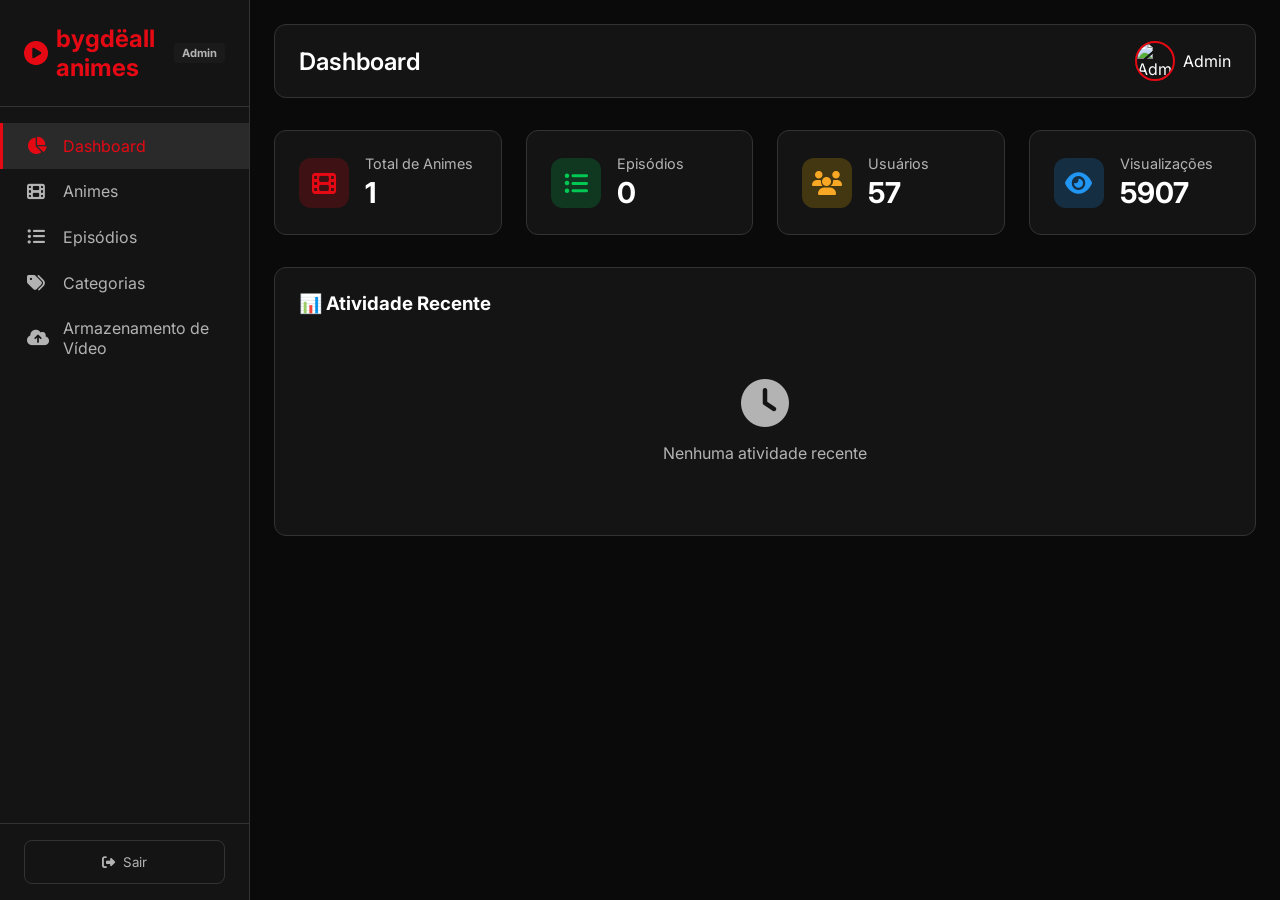
==== commit 23a32c06: "Add files via upload" ====
--- a/index.html
+++ b/index.html
@@ -2,337 +2,1560 @@
 <html lang="pt-BR">
 <head>
     <meta charset="UTF-8">
-    <meta name="viewport" content="width=device-width, initial-scale=1.0, maximum-scale=1.0, user-scalable=yes">
-    <meta name="theme-color" content="#e50914">
-    <meta name="description" content="AnimeFlix - Assista aos melhores animes, desenhos e séries online">
-    <meta name="keywords" content="anime, streaming, séries, desenhos, online">
-    <title>AnimeFlix - Streaming de Animes e Séries</title>
-    
-    <!-- PWA -->
-    <link rel="manifest" href="manifest.json">
-    <link rel="apple-touch-icon" href="assets/icons/icon-192.png">
-    
-    <!-- Font Awesome -->
+    <meta name="viewport" content="width=device-width, initial-scale=1.0">
+    <title>Painel Admin - bygdëall animes</title>
     <link rel="stylesheet" href="https://cdnjs.cloudflare.com/ajax/libs/font-awesome/6.4.0/css/all.min.css">
-    
-    <!-- Google Fonts -->
     <link href="https://fonts.googleapis.com/css2?family=Inter:wght@300;400;500;600;700;800&display=swap" rel="stylesheet">
-    
-    <!-- CSS Principal -->
-    <link rel="stylesheet" href="css/style.css">
+    <style>
+        * {
+            margin: 0;
+            padding: 0;
+            box-sizing: border-box;
+        }
+        :root {
+            --bg-primary: #0a0a0a;
+            --bg-secondary: #141414;
+            --bg-card: #1a1a1a;
+            --bg-hover: #2a2a2a;
+            --text-primary: #ffffff;
+            --text-secondary: #b3b3b3;
+            --accent: #e50914;
+            --accent-hover: #f40612;
+            --border-color: #333;
+            --sidebar-width: 250px;
+            --font-family: 'Inter', sans-serif;
+        }
+        body {
+            font-family: var(--font-family);
+            background: var(--bg-primary);
+            color: var(--text-primary);
+            display: flex;
+            min-height: 100vh;
+            margin: 0;
+        }
+        .sidebar {
+            width: var(--sidebar-width);
+            height: 100vh;
+            background: var(--bg-secondary);
+            border-right: 1px solid var(--border-color);
+            position: fixed;
+            left: 0;
+            top: 0;
+            display: flex;
+            flex-direction: column;
+            transition: all 0.3s ease;
+            z-index: 100;
+            overflow-y: auto;
+        }
+        .sidebar-header {
+            padding: 1.5rem;
+            border-bottom: 1px solid var(--border-color);
+        }
+        .sidebar-header .logo {
+            display: flex;
+            align-items: center;
+            gap: 0.5rem;
+            font-size: 1.5rem;
+            font-weight: 700;
+            color: var(--accent);
+        }
+        .sidebar-header .logo small {
+            font-size: 0.7rem;
+            color: var(--text-secondary);
+            background: var(--bg-card);
+            padding: 0.2rem 0.5rem;
+            border-radius: 4px;
+        }
+        .sidebar-nav {
+            flex: 1;
+            padding: 1rem 0;
+        }
+        .sidebar-nav ul {
+            list-style: none;
+            padding: 0;
+        }
+        .sidebar-nav ul li {
+            padding: 0.8rem 1.5rem;
+            display: flex;
+            align-items: center;
+            gap: 1rem;
+            cursor: pointer;
+            transition: all 0.3s ease;
+            color: var(--text-secondary);
+            border-left: 3px solid transparent;
+        }
+        .sidebar-nav ul li:hover {
+            background: var(--bg-hover);
+            color: var(--text-primary);
+        }
+        .sidebar-nav ul li.active {
+            background: var(--bg-hover);
+            color: var(--accent);
+            border-left-color: var(--accent);
+        }
+        .sidebar-nav ul li i {
+            width: 20px;
+            font-size: 1.1rem;
+        }
+        .sidebar-footer {
+            padding: 1rem 1.5rem;
+            border-top: 1px solid var(--border-color);
+        }
+        .sidebar-footer button {
+            width: 100%;
+            padding: 0.8rem;
+            background: transparent;
+            border: 1px solid var(--border-color);
+            border-radius: 8px;
+            color: var(--text-secondary);
+            cursor: pointer;
+            transition: all 0.3s ease;
+            display: flex;
+            align-items: center;
+            justify-content: center;
+            gap: 0.5rem;
+            font-family: var(--font-family);
+        }
+        .sidebar-footer button:hover {
+            background: var(--accent);
+            border-color: var(--accent);
+            color: #fff;
+        }
+        .main-content {
+            margin-left: var(--sidebar-width);
+            flex: 1;
+            padding: 1.5rem;
+            min-height: 100vh;
+        }
+        .admin-header {
+            display: flex;
+            justify-content: space-between;
+            align-items: center;
+            padding: 1rem 1.5rem;
+            background: var(--bg-secondary);
+            border-radius: 12px;
+            margin-bottom: 2rem;
+            border: 1px solid var(--border-color);
+        }
+        .header-left {
+            display: flex;
+            align-items: center;
+            gap: 1rem;
+        }
+        .menu-toggle {
+            display: none;
+            background: transparent;
+            border: none;
+            color: var(--text-primary);
+            font-size: 1.5rem;
+            cursor: pointer;
+        }
+        .header-left h1 {
+            font-size: 1.5rem;
+            font-weight: 600;
+        }
+        .header-right {
+            display: flex;
+            align-items: center;
+            gap: 1.5rem;
+        }
+        .admin-user {
+            display: flex;
+            align-items: center;
+            gap: 0.5rem;
+        }
+        .admin-user img {
+            width: 40px;
+            height: 40px;
+            border-radius: 50%;
+            border: 2px solid var(--accent);
+        }
+        .page-content {
+            display: none;
+            animation: fadeIn 0.3s ease;
+        }
+        .page-content.active {
+            display: block;
+        }
+        @keyframes fadeIn {
+            from { opacity: 0; transform: translateY(10px); }
+            to { opacity: 1; transform: translateY(0); }
+        }
+        .stats-grid {
+            display: grid;
+            grid-template-columns: repeat(auto-fit, minmax(220px, 1fr));
+            gap: 1.5rem;
+            margin-bottom: 2rem;
+        }
+        .stat-card {
+            background: var(--bg-secondary);
+            padding: 1.5rem;
+            border-radius: 12px;
+            border: 1px solid var(--border-color);
+            display: flex;
+            align-items: center;
+            gap: 1rem;
+        }
+        .stat-icon {
+            width: 50px;
+            height: 50px;
+            border-radius: 12px;
+            display: flex;
+            align-items: center;
+            justify-content: center;
+            font-size: 1.5rem;
+            flex-shrink: 0;
+        }
+        .stat-icon.red { background: rgba(229, 9, 20, 0.2); color: #e50914; }
+        .stat-icon.green { background: rgba(0, 200, 83, 0.2); color: #00c853; }
+        .stat-icon.yellow { background: rgba(255, 193, 7, 0.2); color: #f9a825; }
+        .stat-icon.blue { background: rgba(33, 150, 243, 0.2); color: #2196f3; }
+        .stat-info h3 {
+            font-size: 0.9rem;
+            color: var(--text-secondary);
+            font-weight: 400;
+        }
+        .stat-number {
+            font-size: 1.8rem;
+            font-weight: 700;
+            margin-top: 0.2rem;
+        }
+        .table-container {
+            background: var(--bg-secondary);
+            padding: 1.5rem;
+            border-radius: 12px;
+            border: 1px solid var(--border-color);
+            overflow-x: auto;
+        }
+        .table-header {
+            display: flex;
+            justify-content: space-between;
+            align-items: center;
+            margin-bottom: 1.5rem;
+            flex-wrap: wrap;
+            gap: 1rem;
+        }
+        .btn {
+            padding: 0.6rem 1.2rem;
+            border: none;
+            border-radius: 8px;
+            font-weight: 500;
+            cursor: pointer;
+            transition: all 0.3s ease;
+            display: inline-flex;
+            align-items: center;
+            gap: 0.5rem;
+            font-family: var(--font-family);
+        }
+        .btn-primary { background: var(--accent); color: #fff; }
+        .btn-primary:hover { background: var(--accent-hover); transform: scale(1.05); }
+        .btn-success { background: #00c853; color: #fff; }
+        .btn-success:hover { background: #00e676; transform: scale(1.05); }
+        .btn-danger { background: #d32f2f; color: #fff; }
+        .btn-danger:hover { background: #f44336; transform: scale(1.05); }
+        .btn-warning { background: #f9a825; color: #fff; }
+        .btn-warning:hover { background: #fbc02d; transform: scale(1.05); }
+        .btn-sm {
+            padding: 0.3rem 0.8rem;
+            font-size: 0.85rem;
+        }
+        table {
+            width: 100%;
+            border-collapse: collapse;
+        }
+        table thead {
+            background: var(--bg-primary);
+        }
+        table th {
+            padding: 0.8rem 1rem;
+            text-align: left;
+            font-size: 0.85rem;
+            font-weight: 600;
+            color: var(--text-secondary);
+            border-bottom: 2px solid var(--border-color);
+        }
+        table td {
+            padding: 0.8rem 1rem;
+            border-bottom: 1px solid var(--border-color);
+            font-size: 0.9rem;
+        }
+        table tbody tr:hover {
+            background: var(--bg-hover);
+        }
+        .table-img {
+            width: 50px;
+            height: 70px;
+            object-fit: cover;
+            border-radius: 4px;
+        }
+        .modal {
+            position: fixed;
+            top: 0;
+            left: 0;
+            width: 100%;
+            height: 100%;
+            background: rgba(0, 0, 0, 0.8);
+            display: none;
+            align-items: center;
+            justify-content: center;
+            z-index: 1000;
+            padding: 1rem;
+        }
+        .modal.active {
+            display: flex;
+        }
+        .modal-content {
+            background: var(--bg-secondary);
+            border-radius: 16px;
+            padding: 2rem;
+            max-width: 600px;
+            width: 100%;
+            max-height: 90vh;
+            overflow-y: auto;
+            animation: slideUp 0.3s ease;
+        }
+        @keyframes slideUp {
+            from { transform: translateY(50px); opacity: 0; }
+            to { transform: translateY(0); opacity: 1; }
+        }
+        .modal-header {
+            display: flex;
+            justify-content: space-between;
+            align-items: center;
+            margin-bottom: 1.5rem;
+            padding-bottom: 1rem;
+            border-bottom: 1px solid var(--border-color);
+        }
+        .modal-close {
+            background: transparent;
+            border: none;
+            color: var(--text-secondary);
+            font-size: 1.5rem;
+            cursor: pointer;
+            transition: all 0.3s ease;
+        }
+        .modal-close:hover {
+            color: var(--accent);
+            transform: rotate(90deg);
+        }
+        .form-group {
+            margin-bottom: 1.2rem;
+        }
+        .form-group label {
+            display: block;
+            font-weight: 500;
+            margin-bottom: 0.3rem;
+            font-size: 0.9rem;
+        }
+        .form-group input,
+        .form-group select,
+        .form-group textarea {
+            width: 100%;
+            padding: 0.8rem 1rem;
+            border: 2px solid var(--border-color);
+            border-radius: 8px;
+            background: var(--bg-primary);
+            color: var(--text-primary);
+            font-size: 1rem;
+            transition: all 0.3s ease;
+            font-family: var(--font-family);
+        }
+        .form-group input:focus,
+        .form-group select:focus,
+        .form-group textarea:focus {
+            outline: none;
+            border-color: var(--accent);
+        }
+        .form-group textarea {
+            min-height: 100px;
+            resize: vertical;
+        }
+        .form-row {
+            display: grid;
+            grid-template-columns: 1fr 1fr;
+            gap: 1rem;
+        }
+        .upload-area {
+            border: 2px dashed var(--border-color);
+            border-radius: 12px;
+            padding: 2rem;
+            text-align: center;
+            cursor: pointer;
+            transition: all 0.3s ease;
+            position: relative;
+        }
+        .upload-area:hover {
+            border-color: var(--accent);
+            background: var(--bg-hover);
+        }
+        .upload-area input[type="file"] {
+            position: absolute;
+            top: 0;
+            left: 0;
+            width: 100%;
+            height: 100%;
+            opacity: 0;
+            cursor: pointer;
+        }
+        .upload-area i {
+            font-size: 3rem;
+            color: var(--text-secondary);
+            margin-bottom: 0.5rem;
+        }
+        .upload-area p {
+            color: var(--text-secondary);
+        }
+        .upload-preview {
+            display: none;
+            margin-top: 1rem;
+            position: relative;
+        }
+        .upload-preview img {
+            max-width: 100%;
+            max-height: 300px;
+            border-radius: 8px;
+            border: 2px solid var(--border-color);
+        }
+        .remove-image {
+            position: absolute;
+            top: 10px;
+            right: 10px;
+            background: var(--accent);
+            color: #fff;
+            border: none;
+            border-radius: 50%;
+            width: 30px;
+            height: 30px;
+            cursor: pointer;
+            font-size: 1rem;
+        }
+        .badge-status {
+            padding: 0.2rem 0.8rem;
+            border-radius: 20px;
+            font-size: 0.75rem;
+            font-weight: 600;
+        }
+        .badge-status.active { background: rgba(0, 200, 83, 0.2); color: #00c853; }
+        .badge-status.pending { background: rgba(255, 193, 7, 0.2); color: #f9a825; }
+        .empty-state {
+            text-align: center;
+            padding: 3rem;
+            color: var(--text-secondary);
+        }
+        .empty-state i {
+            font-size: 3rem;
+            margin-bottom: 1rem;
+        }
+        .admin-notification {
+            position: fixed;
+            bottom: 20px;
+            right: 20px;
+            background: var(--bg-secondary);
+            padding: 1rem 1.5rem;
+            border-radius: 12px;
+            border-left: 4px solid var(--accent);
+            box-shadow: 0 8px 30px rgba(0,0,0,0.5);
+            z-index: 2000;
+            color: var(--text-primary);
+            font-family: var(--font-family);
+            max-width: 400px;
+            animation: fadeIn 0.3s ease;
+        }
+        @media (max-width: 768px) {
+            .sidebar { transform: translateX(-100%); }
+            .sidebar.open { transform: translateX(0); }
+            .main-content { margin-left: 0; }
+            .menu-toggle { display: block; }
+            .admin-header { flex-direction: column; gap: 1rem; align-items: stretch; }
+            .header-right { flex-wrap: wrap; justify-content: space-between; }
+            .stats-grid { grid-template-columns: 1fr 1fr; }
+            .form-row { grid-template-columns: 1fr; }
+        }
+        @media (max-width: 480px) {
+            .stats-grid { grid-template-columns: 1fr; }
+            .modal-content { padding: 1rem; }
+        }
+        ::-webkit-scrollbar { width: 8px; }
+        ::-webkit-scrollbar-track { background: var(--bg-primary); }
+        ::-webkit-scrollbar-thumb { background: var(--accent); border-radius: 4px; }
+    </style>
 </head>
 <body>
-    <!-- ===== HEADER ===== -->
-    <header class="header" role="banner">
-        <div class="header-container">
+<script src="https://cdn.jsdelivr.net/npm/@supabase/supabase-js@2/dist/umd/supabase.min.js"></script>
+<script src="../js/video-storage.js"></script>
+    <!-- SIDEBAR -->
+    <aside class="sidebar" id="sidebar">
+        <div class="sidebar-header">
             <div class="logo">
                 <i class="fas fa-play-circle"></i>
-                <span>AnimeFlix</span>
-            </div>
-
-            <nav class="nav-menu" id="navMenu" role="navigation">
-                <ul class="nav-list">
-                    <li><a href="#home" class="active"><i class="fas fa-home"></i> Início</a></li>
-                    <li><a href="#lancamentos"><i class="fas fa-fire"></i> Lançamentos</a></li>
-                    <li><a href="#populares"><i class="fas fa-chart-line"></i> Populares</a></li>
-                    <li><a href="#categorias"><i class="fas fa-tags"></i> Categorias</a></li>
-                    <li><a href="#favoritos"><i class="fas fa-heart"></i> Favoritos</a></li>
-                </ul>
-            </nav>
-
-            <div class="header-actions">
-                <div class="search-container">
-                    <input type="text" id="searchInput" placeholder="Pesquisar animes, séries..." aria-label="Pesquisar">
-                    <button id="searchBtn" aria-label="Buscar">
-                        <i class="fas fa-search"></i>
-                    </button>
+                <span>bygdëall animes</span>
+                <small>Admin</small>
+            </div>
+        </div>
+        <nav class="sidebar-nav">
+            <ul>
+                <li class="active" data-page="dashboard"><i class="fas fa-chart-pie"></i> Dashboard</li>
+                <li data-page="animes"><i class="fas fa-film"></i> Animes</li>
+                <li data-page="episodes"><i class="fas fa-list-ul"></i> Episódios</li>
+                <li data-page="categories"><i class="fas fa-tags"></i> Categorias</li>
+                <li data-page="settings"><i class="fas fa-cloud-upload-alt"></i> Armazenamento de Vídeo</li>
+            </ul>
+        </nav>
+        <div class="sidebar-footer">
+            <button onclick="logoutAdmin()"><i class="fas fa-sign-out-alt"></i> Sair</button>
+        </div>
+    </aside>
+
+    <!-- MAIN -->
+    <main class="main-content">
+        <header class="admin-header">
+            <div class="header-left">
+                <button class="menu-toggle" id="menuToggle"><i class="fas fa-bars"></i></button>
+                <h1 id="pageTitle">Dashboard</h1>
+            </div>
+            <div class="header-right">
+                <div class="admin-user">
+                    <img src="https://api.dicebear.com/7.x/avataaars/svg?seed=admin" alt="Admin">
+                    <span>Admin</span>
                 </div>
-                <button id="themeToggle" class="theme-btn" aria-label="Alternar tema">
-                    <i class="fas fa-moon"></i>
+            </div>
+        </header>
+
+            <!-- DASHBOARD -->
+    <section class="page-content active" id="page-dashboard">
+        <div class="stats-grid">
+            <div class="stat-card">
+                <div class="stat-icon red"><i class="fas fa-film"></i></div>
+                <div class="stat-info"><h3>Total de Animes</h3><p class="stat-number" id="totalAnimes">0</p></div>
+            </div>
+            <div class="stat-card">
+                <div class="stat-icon green"><i class="fas fa-list-ul"></i></div>
+                <div class="stat-info"><h3>Episódios</h3><p class="stat-number" id="totalEpisodes">0</p></div>
+            </div>
+            <div class="stat-card">
+                <div class="stat-icon yellow"><i class="fas fa-users"></i></div>
+                <div class="stat-info"><h3>Usuários</h3><p class="stat-number" id="totalUsers">0</p></div>
+            </div>
+            <div class="stat-card">
+                <div class="stat-icon blue"><i class="fas fa-eye"></i></div>
+                <div class="stat-info"><h3>Visualizações</h3><p class="stat-number" id="totalViews">0</p></div>
+            </div>
+        </div>
+        <div class="table-container">
+            <h3 style="margin-bottom: 1rem;">📊 Atividade Recente</h3>
+            <div id="recentActivity">
+                <div class="empty-state"><i class="fas fa-clock"></i><p>Nenhuma atividade recente</p></div>
+            </div>
+        </div>
+    </section>
+
+    <!-- ANIMES -->
+    <section class="page-content" id="page-animes">
+        <div class="table-container">
+            <div class="table-header">
+                <h2><i class="fas fa-film"></i> Gerenciar Animes</h2>
+                <button class="btn btn-primary" onclick="openModal('anime')">
+                    <i class="fas fa-plus"></i> Adicionar Anime
                 </button>
-                <button id="authBtn" class="auth-btn" aria-label="Minha conta">
-                    <i class="fas fa-user-circle"></i>
+            </div>
+            <div id="animesList">
+                <div class="empty-state"><i class="fas fa-film"></i><p>Nenhum anime cadastrado</p></div>
+            </div>
+        </div>
+    </section>
+
+    <!-- EPISÓDIOS -->
+    <section class="page-content" id="page-episodes">
+        <div class="table-container">
+            <div class="table-header">
+                <h2><i class="fas fa-list-ul"></i> Gerenciar Episódios</h2>
+                <button class="btn btn-primary" onclick="openModal('episode')">
+                    <i class="fas fa-plus"></i> Adicionar Episódio
                 </button>
-                <button class="menu-toggle" id="menuToggle" aria-label="Menu">
-                    <span></span>
-                    <span></span>
-                    <span></span>
+            </div>
+            <div id="episodesList">
+                <div class="empty-state"><i class="fas fa-list-ul"></i><p>Nenhum episódio cadastrado</p></div>
+            </div>
+        </div>
+    </section>
+
+    <!-- CATEGORIAS -->
+    <section class="page-content" id="page-categories">
+        <div class="table-container">
+            <div class="table-header">
+                <h2><i class="fas fa-tags"></i> Gerenciar Categorias</h2>
+                <button class="btn btn-primary" onclick="openModal('category')">
+                    <i class="fas fa-plus"></i> Adicionar Categoria
                 </button>
             </div>
+            <div id="categoriesList">
+                <div class="empty-state"><i class="fas fa-tags"></i><p>Nenhuma categoria cadastrada</p></div>
+            </div>
         </div>
-    </header>
-
-    <!-- ===== NOTIFICAÇÃO ===== -->
-    <div class="notification" id="notification">
-        <div class="notification-content">
-            <i class="fas fa-info-circle"></i>
-            <div>
-                <div class="notification-title" id="notifTitle">Notificação</div>
-                <div class="notification-message" id="notifMessage">Bem-vindo ao AnimeFlix!</div>
+    </section>
+
+    <!-- CONFIGURAÇÕES DE ARMAZENAMENTO DE VÍDEO -->
+    <section class="page-content" id="page-settings">
+        <div class="table-container">
+            <h2 style="margin-bottom: 0.5rem;"><i class="fas fa-cloud-upload-alt"></i> Armazenamento de Vídeo (Supabase)</h2>
+            <p style="color: var(--text-secondary); margin-bottom: 1.5rem; font-size: 0.9rem; max-width: 700px;">
+                Configure isso uma vez e o botão "enviar vídeo da galeria" nos episódios passa a subir
+                o arquivo direto pra um espaço de armazenamento seu (gratuito, sem cartão), em vez de tentar
+                guardar tudo no navegador. Veja o passo a passo completo mais abaixo.
+            </p>
+
+            <div class="form-group" style="max-width: 500px;">
+                <label>Project URL</label>
+                <input type="text" id="supabaseUrl" placeholder="https://xxxxxxxx.supabase.co">
+            </div>
+            <div class="form-group" style="max-width: 500px;">
+                <label>Anon / Public API Key</label>
+                <input type="text" id="supabaseKey" placeholder="eyJhbGciOi...">
+            </div>
+            <div class="form-group" style="max-width: 500px;">
+                <label>Nome do Bucket</label>
+                <input type="text" id="supabaseBucket" placeholder="videos" value="videos">
+            </div>
+
+            <button class="btn btn-primary" onclick="saveSupabaseConfig()">
+                <i class="fas fa-save"></i> Salvar Configuração
+            </button>
+            <button class="btn btn-secondary" onclick="testSupabaseConfig()">
+                <i class="fas fa-plug"></i> Testar Conexão
+            </button>
+            <p id="supabaseStatus" style="margin-top: 1rem; font-size: 0.9rem;"></p>
+
+            <div style="margin-top: 2.5rem; padding-top: 1.5rem; border-top: 1px solid var(--border-color); max-width: 700px;">
+                <h3 style="margin-bottom: 1rem;">📋 Como configurar (uma vez só, é grátis, sem cartão)</h3>
+                <ol style="color: var(--text-secondary); font-size: 0.9rem; line-height: 1.8; padding-left: 1.2rem;">
+                    <li>Crie uma conta em <strong>supabase.com</strong> e clique em "New Project"</li>
+                    <li>Depois que o projeto for criado, vá em <strong>Storage</strong> (menu lateral) → <strong>New bucket</strong></li>
+                    <li>Dê o nome <strong>videos</strong> pro bucket e marque como <strong>Public bucket</strong></li>
+                    <li>Vá em <strong>Project Settings → API</strong></li>
+                    <li>Copie o <strong>Project URL</strong> e cole no campo acima</li>
+                    <li>Copie a chave <strong>anon public</strong> e cole no campo "Anon / Public API Key" acima</li>
+                    <li>Clique em "Salvar Configuração" e depois "Testar Conexão"</li>
+                </ol>
+            </div>
+
+            <div style="margin-top: 2.5rem; padding-top: 1.5rem; border-top: 1px solid var(--border-color); max-width: 700px;">
+                <h3 style="margin-bottom: 1rem;">📱 Alternativa sem nuvem: salvar neste aparelho</h3>
+                <p style="color: var(--text-secondary); font-size: 0.9rem; line-height: 1.7;">
+                    Sem preencher nada acima, o upload de episódios já funciona: o vídeo é salvo direto
+                    no armazenamento deste navegador (IndexedDB), sem precisar de internet ou conta em
+                    nenhum serviço. A limitação é que ele só toca neste mesmo aparelho/navegador — se você
+                    abrir o site em outro celular ou limpar os dados do navegador, o vídeo some.
+                </p>
+                <div id="idbUsageBox" style="margin-top: 1rem; font-size: 0.85rem; color: var(--text-secondary);">Calculando espaço usado...</div>
+                <p style="color: var(--text-secondary); font-size: 0.85rem; margin-top: 1rem; line-height:1.7;">
+                    Quer os vídeos disponíveis em qualquer aparelho da sua rede, guardados na pasta do
+                    celular (sem depender de nuvem)? Veja o guia <strong>TERMUX.md</strong> incluído no projeto —
+                    ele mostra como servir a pasta de vídeos do próprio Android com o Termux.
+                </p>
             </div>
         </div>
-        <button class="notification-close" onclick="this.parentElement.classList.remove('show')">
-            <i class="fas fa-times"></i>
-        </button>
-    </div>
-
-    <!-- ===== LOADING ===== -->
-    <div class="loading-overlay" id="loadingOverlay">
-        <div class="loading-spinner">
-            <i class="fas fa-film fa-3x fa-spin"></i>
-            <p>Carregando...</p>
-        </div>
-    </div>
-
-    <!-- ===== CONTEÚDO PRINCIPAL ===== -->
-    <main>
-        <!-- Banner Rotativo -->
-        <section class="hero-section" id="home">
-            <div class="hero-container" id="heroContainer">
-                <!-- Os slides serão inseridos via JavaScript -->
-                <div class="hero-controls">
-                    <button class="hero-prev" id="heroPrev" aria-label="Anterior">
-                        <i class="fas fa-chevron-left"></i>
-                    </button>
-                    <button class="hero-next" id="heroNext" aria-label="Próximo">
-                        <i class="fas fa-chevron-right"></i>
-                    </button>
-                </div>
-                <div class="hero-indicators" id="heroIndicators"></div>
-            </div>
-        </section>
-
-        <!-- Lançamentos -->
-        <section class="section" id="lancamentos">
-            <div class="section-header">
-                <h2><i class="fas fa-fire text-accent"></i> Lançamentos</h2>
-                <a href="#" class="view-all">Ver todos <i class="fas fa-arrow-right"></i></a>
-            </div>
-            <div class="carousel-container">
-                <button class="carousel-btn prev" data-carousel="lancamentos">
-                    <i class="fas fa-chevron-left"></i>
-                </button>
-                <div class="carousel" id="lancamentosCarousel"></div>
-                <button class="carousel-btn next" data-carousel="lancamentos">
-                    <i class="fas fa-chevron-right"></i>
-                </button>
-            </div>
-        </section>
-
-        <!-- Mais Populares -->
-        <section class="section" id="populares">
-            <div class="section-header">
-                <h2><i class="fas fa-chart-line text-accent"></i> Mais Populares</h2>
-                <a href="#" class="view-all">Ver todos <i class="fas fa-arrow-right"></i></a>
-            </div>
-            <div class="carousel-container">
-                <button class="carousel-btn prev" data-carousel="populares">
-                    <i class="fas fa-chevron-left"></i>
-                </button>
-                <div class="carousel" id="popularesCarousel"></div>
-                <button class="carousel-btn next" data-carousel="populares">
-                    <i class="fas fa-chevron-right"></i>
-                </button>
-            </div>
-        </section>
-
-        <!-- Recomendados -->
-        <section class="section" id="recomendados">
-            <div class="section-header">
-                <h2><i class="fas fa-star text-accent"></i> Recomendados para Você</h2>
-                <a href="#" class="view-all">Ver todos <i class="fas fa-arrow-right"></i></a>
-            </div>
-            <div class="carousel-container">
-                <button class="carousel-btn prev" data-carousel="recomendados">
-                    <i class="fas fa-chevron-left"></i>
-                </button>
-                <div class="carousel" id="recomendadosCarousel"></div>
-                <button class="carousel-btn next" data-carousel="recomendados">
-                    <i class="fas fa-chevron-right"></i>
-                </button>
-            </div>
-        </section>
-
-        <!-- Continuar Assistindo -->
-        <section class="section" id="continuar">
-            <div class="section-header">
-                <h2><i class="fas fa-clock text-accent"></i> Continuar Assistindo</h2>
-                <a href="#" class="view-all">Ver todos <i class="fas fa-arrow-right"></i></a>
-            </div>
-            <div class="carousel-container">
-                <button class="carousel-btn prev" data-carousel="continuar">
-                    <i class="fas fa-chevron-left"></i>
-                </button>
-                <div class="carousel" id="continuarCarousel"></div>
-                <button class="carousel-btn next" data-carousel="continuar">
-                    <i class="fas fa-chevron-right"></i>
-                </button>
-            </div>
-        </section>
-
-        <!-- Categorias -->
-        <section class="section" id="categorias">
-            <div class="section-header">
-                <h2><i class="fas fa-tags text-accent"></i> Categorias</h2>
-            </div>
-            <div class="categories-grid" id="categoriesGrid"></div>
-        </section>
-
-        <!-- Favoritos -->
-        <section class="section" id="favoritos">
-            <div class="section-header">
-                <h2><i class="fas fa-heart text-accent"></i> Meus Favoritos</h2>
-                <a href="#" class="view-all">Ver todos <i class="fas fa-arrow-right"></i></a>
-            </div>
-            <div class="carousel-container">
-                <button class="carousel-btn prev" data-carousel="favoritos">
-                    <i class="fas fa-chevron-left"></i>
-                </button>
-                <div class="carousel" id="favoritosCarousel"></div>
-                <button class="carousel-btn next" data-carousel="favoritos">
-                    <i class="fas fa-chevron-right"></i>
-                </button>
-            </div>
-        </section>
+    </section>
     </main>
 
-    <!-- ===== RODAPÉ ===== -->
-    <footer class="footer" role="contentinfo">
-        <div class="footer-content">
-            <div class="footer-grid">
-                <div class="footer-col">
-                    <h3><i class="fas fa-play-circle text-accent"></i> AnimeFlix</h3>
-                    <p>O melhor lugar para assistir animes, desenhos e séries online. Conteúdo exclusivo e de qualidade.</p>
-                    <div class="social-links">
-                        <a href="#" aria-label="Facebook"><i class="fab fa-facebook"></i></a>
-                        <a href="#" aria-label="Instagram"><i class="fab fa-instagram"></i></a>
-                        <a href="#" aria-label="Twitter"><i class="fab fa-twitter"></i></a>
-                        <a href="#" aria-label="YouTube"><i class="fab fa-youtube"></i></a>
-                        <a href="#" aria-label="Discord"><i class="fab fa-discord"></i></a>
+        <!-- MODAL -->
+    <div class="modal" id="adminModal">
+        <div class="modal-content">
+            <div class="modal-header">
+                <h2 id="modalTitle">Adicionar</h2>
+                <button class="modal-close" onclick="closeModal()"><i class="fas fa-times"></i></button>
+            </div>
+            <form id="adminForm" onsubmit="saveItem(event)">
+                <input type="hidden" id="formType" value="">
+                <input type="hidden" id="editId" value="">
+
+                <!-- Campos Anime -->
+                <div id="animeFields">
+                    <div class="form-group">
+                        <label>Título *</label>
+                        <input type="text" id="animeTitle" placeholder="Nome do anime">
+                    </div>
+                    <div class="form-group">
+                        <label>Sinopse</label>
+                        <textarea id="animeDescription" placeholder="Descrição do anime"></textarea>
+                    </div>
+                    <div class="form-row">
+                        <div class="form-group">
+                            <label>Ano</label>
+                            <input type="number" id="animeYear" placeholder="2024">
+                        </div>
+                        <div class="form-group">
+                            <label>Gênero</label>
+                            <input type="text" id="animeGenre" placeholder="Ação, Fantasia">
+                        </div>
+                    </div>
+                    <div class="form-row">
+                        <div class="form-group">
+                            <label>Episódios</label>
+                            <input type="number" id="animeEpisodes" placeholder="12">
+                        </div>
+                        <div class="form-group">
+                            <label>Status</label>
+                            <select id="animeStatus">
+                                <option value="Em andamento">Em andamento</option>
+                                <option value="Finalizado">Finalizado</option>
+                            </select>
+                        </div>
+                    </div>
+                    <div class="form-group">
+                        <label>Estúdio</label>
+                        <input type="text" id="animeStudio" placeholder="Nome do estúdio">
+                    </div>
+                    <div class="form-group">
+                        <label>⭐ Nota</label>
+                        <input type="number" id="animeRating" step="0.1" placeholder="9.5">
+                    </div>
+                    <div class="form-group">
+                        <label>📸 Capa (Poster)</label>
+                        <div class="upload-area">
+                            <i class="fas fa-cloud-upload-alt"></i>
+                            <p>Clique para fazer upload da capa</p>
+                            <input type="file" id="animeImage" accept="image/*" onchange="previewImage(this, 'posterPreview')">
+                        </div>
+                        <div class="upload-preview" id="posterPreview"></div>
+                    </div>
+                    <div class="form-group">
+                        <label>🖼️ Banner</label>
+                        <div class="upload-area">
+                            <i class="fas fa-cloud-upload-alt"></i>
+                            <p>Clique para fazer upload do banner</p>
+                            <input type="file" id="animeBanner" accept="image/*" onchange="previewImage(this, 'bannerPreview')">
+                        </div>
+                        <div class="upload-preview" id="bannerPreview"></div>
                     </div>
                 </div>
-                <div class="footer-col">
-                    <h4>Navegação</h4>
-                    <ul>
-                        <li><a href="#home">Início</a></li>
-                        <li><a href="#lancamentos">Lançamentos</a></li>
-                        <li><a href="#populares">Populares</a></li>
-                        <li><a href="#categorias">Categorias</a></li>
-                    </ul>
+
+                <!-- Campos Episódio -->
+                <div id="episodeFields" style="display:none;">
+                    <div class="form-group">
+                        <label>Anime *</label>
+                        <select id="episodeAnime">
+                            <option value="">Selecione um anime</option>
+                        </select>
+                    </div>
+                    <div class="form-group">
+                        <label>Título do Episódio *</label>
+                        <input type="text" id="episodeTitle" placeholder="Título do episódio">
+                    </div>
+                    <div class="form-row">
+                        <div class="form-group">
+                            <label>Temporada</label>
+                            <input type="number" id="episodeSeason" placeholder="1">
+                        </div>
+                        <div class="form-group">
+                            <label>Episódio *</label>
+                            <input type="number" id="episodeNumber" placeholder="1">
+                        </div>
+                    </div>
+                    <div class="form-group">
+                        <label>URL do Vídeo (YouTube ou link direto)</label>
+                        <input type="text" id="episodeVideo" placeholder="https://...">
+                    </div>
+                    <div class="form-group">
+                        <label>Ou enviar vídeo direto do armazenamento do celular/computador</label>
+                        <p style="font-size: 0.75rem; color: var(--text-secondary); margin-bottom: 0.5rem;" id="videoUploadHint">
+                            📱 Sem Supabase configurado: o arquivo é salvo neste aparelho (IndexedDB), sem limite
+                            de poucos MB — funciona bem para episódios inteiros. Só fica disponível neste mesmo
+                            navegador/aparelho (não sincroniza sozinho com outros dispositivos).
+                        </p>
+                        <div class="upload-area">
+                            <i class="fas fa-cloud-upload-alt"></i>
+                            <p>Clique para escolher o vídeo (galeria, Downloads, cartão SD...)</p>
+                            <input type="file" id="episodeVideoFile" accept="video/*" onchange="previewVideo(this)">
+                        </div>
+                        <div class="upload-preview" id="videoPreview"></div>
+                    </div>
+                    <div class="form-group">
+                        <label>Thumbnail</label>
+                        <div class="upload-area">
+                            <i class="fas fa-cloud-upload-alt"></i>
+                            <p>Clique para fazer upload da thumbnail</p>
+                            <input type="file" id="episodeThumbnail" accept="image/*" onchange="previewImage(this, 'thumbnailPreview')">
+                        </div>
+                        <div class="upload-preview" id="thumbnailPreview"></div>
+                    </div>
                 </div>
-                <div class="footer-col">
-                    <h4>Conta</h4>
-                    <ul>
-                        <li><a href="#" id="loginLink">Entrar</a></li>
-                        <li><a href="#">Cadastrar</a></li>
-                        <li><a href="#">Minha Lista</a></li>
-                        <li><a href="#">Histórico</a></li>
-                    </ul>
+
+                <!-- Campos Categoria -->
+                <div id="categoryFields" style="display:none;">
+                    <div class="form-group">
+                        <label>Nome da Categoria *</label>
+                        <input type="text" id="categoryName" placeholder="Ação, Comédia...">
+                    </div>
+                    <div class="form-group">
+                        <label>Ícone</label>
+                        <select id="categoryIcon">
+                            <option value="fa-fist-raised">👊 Ação</option>
+                            <option value="fa-compass">🧭 Aventura</option>
+                            <option value="fa-laugh">😂 Comédia</option>
+                            <option value="fa-theater-masks">🎭 Drama</option>
+                            <option value="fa-dragon">🐉 Fantasia</option>
+                            <option value="fa-heart">❤️ Romance</option>
+                            <option value="fa-rocket">🚀 Sci-Fi</option>
+                            <option value="fa-coffee">☕ Slice of Life</option>
+                            <option value="fa-basketball-ball">🏀 Esporte</option>
+                            <option value="fa-skull">💀 Suspense</option>
+                        </select>
+                    </div>
                 </div>
-                <div class="footer-col">
-                    <h4>Suporte</h4>
-                    <ul>
-                        <li><a href="#">Ajuda</a></li>
-                        <li><a href="#">Termos de Uso</a></li>
-                        <li><a href="#">Política de Privacidade</a></li>
-                        <li><a href="#">Contato</a></li>
-                    </ul>
-                </div>
-            </div>
-            <div class="footer-bottom">
-                <p>&copy; 2026 AnimeFlix - Todos os direitos reservados. Conteúdo apenas para demonstração.</p>
-                <div class="footer-badges">
-                    <span><i class="fas fa-check-circle"></i> PWA</span>
-                    <span><i class="fas fa-shield-alt"></i> Seguro</span>
-                    <span><i class="fas fa-mobile-alt"></i> Responsivo</span>
-                </div>
-            </div>
-        </div>
-    </footer>
-
-    <!-- ===== BOTÃO VOLTAR AO TOPO ===== -->
-    <button class="back-to-top" id="backToTop" aria-label="Voltar ao topo">
-        <i class="fas fa-chevron-up"></i>
-    </button>
-
-    <!-- ===== MODAL DE LOGIN ===== -->
-    <div class="modal" id="loginModal">
-        <div class="modal-content">
-            <button class="modal-close" onclick="closeLoginModal()">
-                <i class="fas fa-times"></i>
-            </button>
-            <div class="modal-header">
-                <h2><i class="fas fa-user-circle"></i> Entrar</h2>
-                <p>Faça login para acessar sua conta</p>
-            </div>
-            <form id="loginForm" class="auth-form">
-                <div class="form-group">
-                    <label for="loginEmail">Email</label>
-                    <input type="email" id="loginEmail" placeholder="seu@email.com" required>
-                </div>
-                <div class="form-group">
-                    <label for="loginPassword">Senha</label>
-                    <input type="password" id="loginPassword" placeholder="Digite sua senha" required>
-                </div>
-                <button type="submit" class="btn btn-primary btn-block">Entrar</button>
-                <div class="auth-links">
-                    <a href="#" onclick="event.preventDefault(); showNotification('Recuperação', 'Funcionalidade em desenvolvimento')">
-                        Esqueceu a senha?
-                    </a>
-                    <a href="#" onclick="event.preventDefault(); showNotification('Cadastro', 'Funcionalidade em desenvolvimento')">
-                        Criar conta
-                    </a>
-                </div>
+
+                <button type="submit" class="btn btn-success" style="width:100%; justify-content:center; margin-top:1rem;">
+                    <i class="fas fa-save"></i> Salvar
+                </button>
             </form>
         </div>
     </div>
 
-    <!-- ===== SCRIPTS ===== -->
-    <script src="js/app.js"></script>
-    <script src="js/auth.js"></script>
-    <script src="js/api.js"></script>
-    
-    <!-- Service Worker Registration -->
     <script>
-        if ('serviceWorker' in navigator) {
-            window.addEventListener('load', () => {
-                navigator.serviceWorker.register('sw.js')
-                    .then(registration => {
-                        console.log('ServiceWorker registrado com sucesso:', registration);
+        // ===== DADOS =====
+        let animes = [];
+        let episodes = [];
+        let categories = [];
+        let currentId = 1;
+        let episodeId = 1;
+        let categoryId = 1;
+
+        // ===== CARREGAR DADOS =====
+        function loadFromLocalStorage() {
+            try {
+                const savedAnimes = localStorage.getItem('admin_animes');
+                const savedEpisodes = localStorage.getItem('admin_episodes');
+                const savedCategories = localStorage.getItem('admin_categories');
+                
+                if (savedAnimes) {
+                    animes = JSON.parse(savedAnimes);
+                    if (animes.length) {
+                        currentId = Math.max(...animes.map(a => a.id)) + 1;
+                    }
+                }
+                if (savedEpisodes) {
+                    episodes = JSON.parse(savedEpisodes);
+                    if (episodes.length) {
+                        episodeId = Math.max(...episodes.map(e => e.id)) + 1;
+                    }
+                }
+                if (savedCategories) {
+                    categories = JSON.parse(savedCategories);
+                    if (categories.length) {
+                        categoryId = Math.max(...categories.map(c => c.id)) + 1;
+                    }
+                }
+                console.log('📂 Dados carregados:', { animes: animes.length, episodes: episodes.length, categories: categories.length });
+            } catch(e) {
+                console.error('Erro ao carregar dados:', e);
+            }
+        }
+
+        // ===== SALVAR =====
+        function saveToLocalStorage() {
+            try {
+                localStorage.setItem('admin_animes', JSON.stringify(animes));
+                localStorage.setItem('admin_episodes', JSON.stringify(episodes));
+                localStorage.setItem('admin_categories', JSON.stringify(categories));
+                console.log('💾 Dados salvos!');
+                return true;
+            } catch(e) {
+                console.error('Erro ao salvar:', e);
+                return false;
+            }
+        }
+
+        // ===== FUNÇÃO PRINCIPAL DE SALVAR =====
+        function saveItem(e) {
+            e.preventDefault();
+            console.log('🔄 Salvando...');
+            
+            const type = document.getElementById('formType').value;
+            const editId = document.getElementById('editId').value;
+
+            if (!type) {
+                showNotification('❌ Erro interno: tipo do formulário não definido. Feche e tente novamente.');
+                return;
+            }
+
+            if (type === 'anime') {
+                const title = document.getElementById('animeTitle').value.trim();
+                if (!title) {
+                    showNotification('❌ O título é obrigatório!');
+                    return;
+                }
+
+                const anime = {
+                    id: editId ? parseInt(editId) : currentId++,
+                    title: title,
+                    description: document.getElementById('animeDescription').value.trim() || 'Sem descrição',
+                    year: parseInt(document.getElementById('animeYear').value) || 2024,
+                    genre: document.getElementById('animeGenre').value.trim() || 'Não definido',
+                    episodes: parseInt(document.getElementById('animeEpisodes').value) || 12,
+                    status: document.getElementById('animeStatus').value,
+                    studio: document.getElementById('animeStudio').value.trim() || 'Desconhecido',
+                    rating: parseFloat(document.getElementById('animeRating').value) || 0,
+                    image: getImageData('posterPreview') || `https://picsum.photos/seed/${Date.now()}/300/450`,
+                    banner: getImageData('bannerPreview') || `https://picsum.photos/seed/banner${Date.now()}/1920/800`
+                };
+
+                console.log('📦 Anime:', anime);
+
+                if (editId) {
+                    const index = animes.findIndex(a => a.id === parseInt(editId));
+                    if (index > -1) {
+                        animes[index] = anime;
+                        showNotification('✅ Anime atualizado!');
+                    }
+                } else {
+                    animes.push(anime);
+                    showNotification('✅ Anime adicionado!');
+                }
+
+            } else if (type === 'episode') {
+                const animeId = parseInt(document.getElementById('episodeAnime').value);
+                const title = document.getElementById('episodeTitle').value.trim();
+                
+                if (!animeId || !title) {
+                    showNotification('❌ Selecione um anime e digite o título!');
+                    return;
+                }
+
+                const episode = {
+                    id: editId ? parseInt(editId) : episodeId++,
+                    animeId: animeId,
+                    title: title,
+                    season: parseInt(document.getElementById('episodeSeason').value) || 1,
+                    number: parseInt(document.getElementById('episodeNumber').value) || 1,
+                    video: uploadedVideoUrl || uploadedIdbRef || document.getElementById('episodeVideo').value.trim() || existingVideoRef || '',
+                    thumbnail: getImageData('thumbnailPreview') || `https://picsum.photos/seed/ep${Date.now()}/300/200`
+                };
+
+                if (editId) {
+                    const index = episodes.findIndex(e => e.id === parseInt(editId));
+                    if (index > -1) {
+                        episodes[index] = episode;
+                        showNotification('✅ Episódio atualizado!');
+                    }
+                } else {
+                    episodes.push(episode);
+                    showNotification('✅ Episódio adicionado!');
+                }
+
+            } else if (type === 'category') {
+                const name = document.getElementById('categoryName').value.trim();
+                if (!name) {
+                    showNotification('❌ Digite o nome da categoria!');
+                    return;
+                }
+
+                const category = {
+                    id: editId ? parseInt(editId) : categoryId++,
+                    name: name,
+                    icon: document.getElementById('categoryIcon').value || 'fa-tag'
+                };
+
+                if (editId) {
+                    const index = categories.findIndex(c => c.id === parseInt(editId));
+                    if (index > -1) {
+                        categories[index] = category;
+                        showNotification('✅ Categoria atualizada!');
+                    }
+                } else {
+                    categories.push(category);
+                    showNotification('✅ Categoria adicionada!');
+                }
+            }
+
+            const saved = saveToLocalStorage();
+            if (!saved) {
+                showNotification('❌ Não foi possível salvar. Provavelmente as imagens são muito grandes para o armazenamento do navegador. Tente usar imagens menores ou links de imagem em vez de upload.');
+                return;
+            }
+            closeModal();
+            renderData();
+            updateStats();
+            clearAllPreviews();
+        }
+
+        // ===== FUNÇÕES AUXILIARES =====
+        function getImageData(previewId, tag = 'img') {
+            const preview = document.getElementById(previewId);
+            if (!preview) return null;
+            const el = preview.querySelector(tag);
+            return el ? el.src : null;
+        }
+
+        function clearAllPreviews() {
+            uploadedVideoUrl = null;
+            uploadedIdbRef = null;
+            existingVideoRef = null;
+            ['posterPreview', 'bannerPreview', 'thumbnailPreview', 'videoPreview'].forEach(id => {
+                const preview = document.getElementById(id);
+                if (preview) {
+                    preview.innerHTML = '';
+                    preview.style.display = 'none';
+                }
+            });
+            document.querySelectorAll('input[type="file"]').forEach(input => {
+                input.value = '';
+            });
+        }
+
+        function previewImage(input, previewId) {
+            const preview = document.getElementById(previewId);
+            if (!preview || !input.files || !input.files[0]) return;
+
+            const file = input.files[0];
+            const reader = new FileReader();
+            reader.onload = function(e) {
+                // Redimensiona/comprime a imagem antes de guardar, para evitar travar
+                // o navegador com fotos gigantes tiradas direto da câmera do celular
+                const img = new Image();
+                img.onload = function() {
+                    const maxDim = 900;
+                    let { width, height } = img;
+                    if (width > maxDim || height > maxDim) {
+                        if (width > height) {
+                            height = Math.round(height * (maxDim / width));
+                            width = maxDim;
+                        } else {
+                            width = Math.round(width * (maxDim / height));
+                            height = maxDim;
+                        }
+                    }
+                    const canvas = document.createElement('canvas');
+                    canvas.width = width;
+                    canvas.height = height;
+                    canvas.getContext('2d').drawImage(img, 0, 0, width, height);
+                    const compressed = canvas.toDataURL('image/jpeg', 0.75);
+
+                    preview.innerHTML = `
+                        <img src="${compressed}" style="max-width:100%;max-height:300px;border-radius:8px;border:2px solid var(--border-color);">
+                        <button class="remove-image" onclick="removeImage('${previewId}')">✕</button>
+                    `;
+                    preview.style.display = 'block';
+                    preview.style.position = 'relative';
+                };
+                img.onerror = function() {
+                    showNotification('❌ Não foi possível processar essa imagem.');
+                };
+                img.src = e.target.result;
+            };
+            reader.onerror = function() {
+                showNotification('❌ Não foi possível ler esse arquivo de imagem.');
+            };
+            reader.readAsDataURL(file);
+        }
+
+        // ===== ARMAZENAMENTO DE VÍDEO (SUPABASE) =====
+        // Preenchido com os dados do seu projeto — só a chave PÚBLICA (publishable),
+        // nunca a secret key, que jamais deve entrar em código que roda no navegador.
+        const DEFAULT_SUPABASE_CONFIG = {
+            url: 'https://mpzwxgvtqvkbmdfcqdrr.supabase.co',
+            key: 'sb_publishable_AVP7NFtM_jMQrAgn69_xEQ_xoXLv1mS',
+            bucket: 'videos'
+        };
+
+        function getSupabaseConfig() {
+            try {
+                const saved = JSON.parse(localStorage.getItem('supabase_config') || 'null');
+                if (saved && saved.url && saved.key) return saved;
+            } catch (e) {
+                // ignora e cai no padrão
+            }
+            return DEFAULT_SUPABASE_CONFIG;
+        }
+
+        function getSupabaseClient() {
+            const config = getSupabaseConfig();
+            if (!config || !config.url || !config.key) return null;
+            if (typeof window.supabase === 'undefined' || !window.supabase.createClient) return null;
+            return window.supabase.createClient(config.url, config.key);
+        }
+
+        function loadSupabaseConfigIntoForm() {
+            const config = getSupabaseConfig();
+            if (!config) return;
+            document.getElementById('supabaseUrl').value = config.url || '';
+            document.getElementById('supabaseKey').value = config.key || '';
+            document.getElementById('supabaseBucket').value = config.bucket || 'videos';
+        }
+
+        function saveSupabaseConfig() {
+            const url = document.getElementById('supabaseUrl').value.trim();
+            const key = document.getElementById('supabaseKey').value.trim();
+            const bucket = document.getElementById('supabaseBucket').value.trim() || 'videos';
+            const status = document.getElementById('supabaseStatus');
+
+            if (!url || !key) {
+                status.style.color = '#e74c3c';
+                status.textContent = '❌ Preencha a URL e a chave antes de salvar.';
+                return;
+            }
+
+            localStorage.setItem('supabase_config', JSON.stringify({ url, key, bucket }));
+            status.style.color = '#2ecc71';
+            status.textContent = '✅ Configuração salva! Clique em "Testar Conexão" pra confirmar que está tudo certo.';
+        }
+
+        async function testSupabaseConfig() {
+            const status = document.getElementById('supabaseStatus');
+            const client = getSupabaseClient();
+            const config = getSupabaseConfig();
+
+            if (!client) {
+                status.style.color = '#e74c3c';
+                status.textContent = '❌ Salve a configuração primeiro (ou a biblioteca do Supabase não carregou — verifique sua internet).';
+                return;
+            }
+
+            status.style.color = '#f7c948';
+            status.textContent = '🔄 Testando conexão...';
+
+            try {
+                const { data, error } = await client.storage.from(config.bucket).list('', { limit: 1 });
+                if (error) throw error;
+                status.style.color = '#2ecc71';
+                status.textContent = `✅ Conectado com sucesso ao bucket "${config.bucket}"! Pode subir vídeos normalmente.`;
+            } catch (e) {
+                status.style.color = '#e74c3c';
+                status.textContent = `❌ Não foi possível conectar: ${e.message || e}. Confira a URL, a chave e se o bucket "${config.bucket}" existe e está marcado como público.`;
+            }
+        }
+
+        // Guarda a URL pública do vídeo depois de um upload bem-sucedido pro Supabase
+        let uploadedVideoUrl = null;
+        // Guarda a referência "idb:CHAVE" depois de salvar o vídeo no IndexedDB deste aparelho
+        let uploadedIdbRef = null;
+        // Quando editamos um episódio que já tem vídeo (idb: ou link), guardamos aqui pra não
+        // perder a referência caso o usuário não mexa no campo de upload/URL
+        let existingVideoRef = null;
+
+        async function previewVideo(input) {
+            const preview = document.getElementById('videoPreview');
+            if (!preview || !input.files || !input.files[0]) return;
+
+            const file = input.files[0];
+            const sizeMB = (file.size / (1024 * 1024)).toFixed(1);
+            uploadedVideoUrl = null;
+            uploadedIdbRef = null;
+
+            const client = getSupabaseClient();
+
+            if (!client) {
+                // ✅ Sem Supabase: salva o arquivo de verdade no IndexedDB deste aparelho.
+                // Não passa por base64/localStorage, então não trava com vídeos grandes.
+                preview.innerHTML = `<p style="color:var(--text-secondary);font-size:0.85rem;">⏳ Salvando "${file.name}" (${sizeMB} MB) neste aparelho...</p>`;
+                preview.style.display = 'block';
+
+                try {
+                    const ref = await VideoStore.saveVideo(file);
+                    uploadedIdbRef = ref;
+                    const objectUrl = URL.createObjectURL(file);
+                    let usageNote = '';
+                    const usage = await VideoStore.estimateUsage();
+                    if (usage && usage.quota) {
+                        usageNote = ` · espaço usado no navegador: ${VideoStore.formatBytes(usage.usage)} de ${VideoStore.formatBytes(usage.quota)}`;
+                    }
+                    preview.innerHTML = `
+                        <video src="${objectUrl}" controls style="max-width:100%;max-height:300px;border-radius:8px;border:2px solid var(--border-color);"></video>
+                        <p style="font-size:0.75rem;color:#2ecc71;margin-top:0.3rem;">
+                            📱 Salvo neste aparelho — ${file.name} (${sizeMB} MB)${usageNote}
+                        </p>
+                        <button class="remove-image" onclick="removeVideo()">✕</button>
+                    `;
+                    preview.style.position = 'relative';
+                } catch (e) {
+                    preview.innerHTML = '';
+                    preview.style.display = 'none';
+                    showNotification(`❌ Não foi possível salvar o vídeo neste aparelho: ${e.message || e}`);
+                }
+                return;
+            }
+
+            if (client) {
+                // ✅ Armazenamento configurado: sobe o arquivo de verdade, sem limite do navegador
+                const config = getSupabaseConfig();
+                preview.innerHTML = `<p style="color:var(--text-secondary);font-size:0.85rem;">⏳ Enviando "${file.name}" (${sizeMB} MB)...</p>`;
+                preview.style.display = 'block';
+
+                const filePath = `${Date.now()}_${file.name.replace(/[^a-zA-Z0-9._-]/g, '_')}`;
+
+                client.storage.from(config.bucket).upload(filePath, file, { cacheControl: '3600', upsert: false })
+                    .then(({ data, error }) => {
+                        if (error) throw error;
+                        const { data: urlData } = client.storage.from(config.bucket).getPublicUrl(filePath);
+                        uploadedVideoUrl = urlData.publicUrl;
+
+                        preview.innerHTML = `
+                            <video src="${uploadedVideoUrl}" controls style="max-width:100%;max-height:300px;border-radius:8px;border:2px solid var(--border-color);"></video>
+                            <p style="font-size:0.75rem;color:#2ecc71;margin-top:0.3rem;">
+                                ✅ Enviado com sucesso — ${file.name} (${sizeMB} MB)
+                            </p>
+                            <button class="remove-image" onclick="removeVideo()">✕</button>
+                        `;
+                        preview.style.position = 'relative';
                     })
-                    .catch(error => {
-                        console.warn('Erro ao registrar ServiceWorker:', error);
+                    .catch((e) => {
+                        preview.innerHTML = '';
+                        preview.style.display = 'none';
+                        showNotification(`❌ Falha ao enviar o vídeo: ${e.message || e}`);
                     });
+                return;
+            }
+        }
+
+        function removeVideo() {
+            // Se havia um vídeo salvo neste aparelho (novo ou já existente ao editar),
+            // apaga o Blob do IndexedDB pra não deixar lixo ocupando espaço.
+            const refToDelete = uploadedIdbRef || existingVideoRef;
+            if (refToDelete && refToDelete.startsWith('idb:')) {
+                VideoStore.deleteVideo(refToDelete).catch(() => {});
+            }
+            uploadedVideoUrl = null;
+            uploadedIdbRef = null;
+            existingVideoRef = null;
+            const preview = document.getElementById('videoPreview');
+            if (preview) {
+                preview.innerHTML = '';
+                preview.style.display = 'none';
+            }
+            const input = document.getElementById('episodeVideoFile');
+            if (input) input.value = '';
+        }
+
+        function removeImage(previewId) {
+            const preview = document.getElementById(previewId);
+            if (preview) {
+                preview.innerHTML = '';
+                preview.style.display = 'none';
+            }
+        }
+
+        function showNotification(message) {
+            const existing = document.querySelector('.admin-notification');
+            if (existing) existing.remove();
+            
+            const div = document.createElement('div');
+            div.className = 'admin-notification';
+            div.textContent = message;
+            document.body.appendChild(div);
+            setTimeout(() => div.remove(), 4000);
+        }
+
+           // ===== RENDERIZAR =====
+        function renderData() {
+            renderAnimes();
+            renderEpisodes();
+            renderCategories();
+        }
+
+        function renderAnimes() {
+            const container = document.getElementById('animesList');
+            if (!container) return;
+            
+            if (animes.length === 0) {
+                container.innerHTML = `<div class="empty-state"><i class="fas fa-film"></i><p>Nenhum anime cadastrado</p></div>`;
+                return;
+            }
+            
+            let html = `<table><thead><tr>
+                <th>Capa</th><th>Título</th><th>Gênero</th><th>Ano</th><th>Episódios</th><th>Status</th><th>Nota</th><th>Ações</th>
+            </tr></thead><tbody>`;
+            
+            animes.forEach(a => {
+                html += `<tr>
+                    <td><img src="${a.image}" alt="${a.title}" class="table-img"></td>
+                    <td><strong>${a.title}</strong></td>
+                    <td>${a.genre}</td>
+                    <td>${a.year}</td>
+                    <td>${a.episodes}</td>
+                    <td><span class="badge-status ${a.status === 'Em andamento' ? 'pending' : 'active'}">${a.status}</span></td>
+                    <td>⭐ ${a.rating}</td>
+                    <td>
+                        <button class="btn btn-warning btn-sm" onclick="editItem('anime', ${a.id})"><i class="fas fa-edit"></i></button>
+                        <button class="btn btn-danger btn-sm" onclick="deleteItem('anime', ${a.id})"><i class="fas fa-trash"></i></button>
+                    </td>
+                </tr>`;
             });
-        }
-
-        // Instalação do PWA
-        let deferredPrompt;
-        window.addEventListener('beforeinstallprompt', (e) => {
-            e.preventDefault();
-            deferredPrompt = e;
-            showInstallPrompt();
+            html += '</tbody></table>';
+            container.innerHTML = html;
+        }
+
+        function renderEpisodes() {
+            const container = document.getElementById('episodesList');
+            if (!container) return;
+            
+            if (episodes.length === 0) {
+                container.innerHTML = `<div class="empty-state"><i class="fas fa-list-ul"></i><p>Nenhum episódio cadastrado</p></div>`;
+                return;
+            }
+            
+            let html = `<table><thead><tr>
+                <th>Thumb</th><th>Anime</th><th>Episódio</th><th>Temporada</th><th>Título</th><th>Ações</th>
+            </tr></thead><tbody>`;
+            
+            episodes.forEach(e => {
+                const anime = animes.find(a => a.id === e.animeId);
+                html += `<tr>
+                    <td><img src="${e.thumbnail}" alt="${e.title}" class="table-img" style="width:80px;height:50px;object-fit:cover;"></td>
+                    <td>${anime ? anime.title : 'Desconhecido'}</td>
+                    <td>Ep. ${e.number}</td>
+                    <td>T${e.season}</td>
+                    <td>${e.title}</td>
+                    <td>
+                        <button class="btn btn-warning btn-sm" onclick="editItem('episode', ${e.id})"><i class="fas fa-edit"></i></button>
+                        <button class="btn btn-danger btn-sm" onclick="deleteItem('episode', ${e.id})"><i class="fas fa-trash"></i></button>
+                    </td>
+                </tr>`;
+            });
+            html += '</tbody></table>';
+            container.innerHTML = html;
+        }
+
+        function renderCategories() {
+            const container = document.getElementById('categoriesList');
+            if (!container) return;
+            
+            if (categories.length === 0) {
+                container.innerHTML = `<div class="empty-state"><i class="fas fa-tags"></i><p>Nenhuma categoria cadastrada</p></div>`;
+                return;
+            }
+            
+            let html = `<table><thead><tr>
+                <th>Ícone</th><th>Nome</th><th>Ações</th>
+            </tr></thead><tbody>`;
+            
+            categories.forEach(c => {
+                html += `<tr>
+                    <td><i class="fas ${c.icon}" style="font-size:1.5rem;color:var(--accent);"></i></td>
+                    <td><strong>${c.name}</strong></td>
+                    <td>
+                        <button class="btn btn-warning btn-sm" onclick="editItem('category', ${c.id})"><i class="fas fa-edit"></i></button>
+                        <button class="btn btn-danger btn-sm" onclick="deleteItem('category', ${c.id})"><i class="fas fa-trash"></i></button>
+                    </td>
+                </tr>`;
+            });
+            html += '</tbody></table>';
+            container.innerHTML = html;
+        }
+
+        // ===== EDITAR =====
+        function editItem(type, id) {
+            let data = null;
+            if (type === 'anime') data = animes.find(a => a.id === id);
+            else if (type === 'episode') data = episodes.find(e => e.id === id);
+            else if (type === 'category') data = categories.find(c => c.id === id);
+            
+            if (data) openModal(type, data);
+        }
+
+        // ===== DELETAR =====
+        function deleteItem(type, id) {
+            if (!confirm('Tem certeza que deseja excluir?')) return;
+            
+            if (type === 'anime') {
+                animes = animes.filter(a => a.id !== id);
+                episodes = episodes.filter(e => e.animeId !== id);
+            } else if (type === 'episode') {
+                episodes = episodes.filter(e => e.id !== id);
+            } else if (type === 'category') {
+                categories = categories.filter(c => c.id !== id);
+            }
+            
+            renderData();
+            updateStats();
+            saveToLocalStorage();
+            showNotification('🗑️ Excluído!');
+        }
+
+        // ===== STATS =====
+        function updateStats() {
+            document.getElementById('totalAnimes').textContent = animes.length;
+            document.getElementById('totalEpisodes').textContent = episodes.length;
+            document.getElementById('totalUsers').textContent = Math.floor(Math.random() * 100) + 50;
+            document.getElementById('totalViews').textContent = Math.floor(Math.random() * 10000) + 1000;
+        }
+
+        // ===== MODAL =====
+        function openModal(type, data = null) {
+            const modal = document.getElementById('adminModal');
+            const title = document.getElementById('modalTitle');
+
+            document.getElementById('animeFields').style.display = 'none';
+            document.getElementById('episodeFields').style.display = 'none';
+            document.getElementById('categoryFields').style.display = 'none';
+
+            if (type === 'anime') {
+                document.getElementById('animeFields').style.display = 'block';
+                title.textContent = data ? '✏️ Editar Anime' : '🎬 Adicionar Anime';
+                if (data) {
+                    document.getElementById('animeTitle').value = data.title || '';
+                    document.getElementById('animeDescription').value = data.description || '';
+                    document.getElementById('animeYear').value = data.year || '';
+                    document.getElementById('animeGenre').value = data.genre || '';
+                    document.getElementById('animeEpisodes').value = data.episodes || '';
+                    document.getElementById('animeStatus').value = data.status || 'Em andamento';
+                    document.getElementById('animeStudio').value = data.studio || '';
+                    document.getElementById('animeRating').value = data.rating || '';
+                } else {
+                    document.getElementById('adminForm').reset();
+                    clearAllPreviews();
+                }
+            } else if (type === 'episode') {
+                document.getElementById('episodeFields').style.display = 'block';
+                title.textContent = data ? '✏️ Editar Episódio' : '📺 Adicionar Episódio';
+                
+                const select = document.getElementById('episodeAnime');
+                select.innerHTML = '<option value="">Selecione um anime</option>';
+                animes.forEach(a => {
+                    const selected = data && data.animeId === a.id ? 'selected' : '';
+                    select.innerHTML += `<option value="${a.id}" ${selected}>${a.title}</option>`;
+                });
+                
+                uploadedVideoUrl = null;
+                uploadedIdbRef = null;
+                existingVideoRef = null;
+
+                if (data) {
+                    document.getElementById('episodeTitle').value = data.title || '';
+                    document.getElementById('episodeSeason').value = data.season || '';
+                    document.getElementById('episodeNumber').value = data.number || '';
+
+                    if (data.video && data.video.startsWith('idb:')) {
+                        // Vídeo salvo neste aparelho (IndexedDB) - carrega o Blob pra pré-visualizar
+                        document.getElementById('episodeVideo').value = '';
+                        existingVideoRef = data.video;
+                        const preview = document.getElementById('videoPreview');
+                        preview.innerHTML = `<p style="font-size:0.8rem;color:var(--text-secondary);">⏳ Carregando prévia do vídeo salvo neste aparelho...</p>`;
+                        preview.style.display = 'block';
+                        VideoStore.getVideo(data.video).then(record => {
+                            if (!record) {
+                                preview.innerHTML = `<p style="font-size:0.8rem;color:#f7c948;">⚠️ Este vídeo foi salvo em outro navegador/aparelho — a prévia não pode ser exibida aqui, mas a referência será mantida ao salvar.</p><button class="remove-image" onclick="removeVideo()">✕</button>`;
+                                preview.style.position = 'relative';
+                                return;
+                            }
+                            const objectUrl = URL.createObjectURL(record.blob);
+                            preview.innerHTML = `
+                                <video src="${objectUrl}" controls style="max-width:100%;max-height:300px;border-radius:8px;border:2px solid var(--border-color);"></video>
+                                <p style="font-size:0.75rem;color:#2ecc71;margin-top:0.3rem;">📱 Salvo neste aparelho — ${record.name || ''} (${VideoStore.formatBytes(record.size)})</p>
+                                <button class="remove-image" onclick="removeVideo()">✕</button>
+                            `;
+                            preview.style.position = 'relative';
+                        });
+                    } else if (data.video && data.video.startsWith('data:')) {
+                        // Vídeo antigo enviado por upload (base64) - mostra no preview, não no campo de URL
+                        document.getElementById('episodeVideo').value = '';
+                        existingVideoRef = data.video;
+                        const preview = document.getElementById('videoPreview');
+                        preview.innerHTML = `
+                            <video src="${data.video}" controls style="max-width:100%;max-height:300px;border-radius:8px;border:2px solid var(--border-color);"></video>
+                            <button class="remove-image" onclick="removeVideo()">✕</button>
+                        `;
+                        preview.style.display = 'block';
+                        preview.style.position = 'relative';
+                    } else {
+                        document.getElementById('episodeVideo').value = data.video || '';
+                    }
+                } else {
+                    document.getElementById('adminForm').reset();
+                    clearAllPreviews();
+                }
+            } else if (type === 'category') {
+                document.getElementById('categoryFields').style.display = 'block';
+                title.textContent = data ? '✏️ Editar Categoria' : '🏷️ Adicionar Categoria';
+                if (data) {
+                    document.getElementById('categoryName').value = data.name || '';
+                    document.getElementById('categoryIcon').value = data.icon || 'fa-tag';
+                } else {
+                    document.getElementById('adminForm').reset();
+                }
+            }
+
+            // IMPORTANTE: definir isso DEPOIS de qualquer reset() do formulário,
+            // senão o reset apaga esses valores e o salvar para de funcionar
+            // silenciosamente para itens novos.
+            document.getElementById('formType').value = type;
+            document.getElementById('editId').value = data ? data.id : '';
+
+            modal.classList.add('active');
+        }
+
+        function closeModal() {
+            document.getElementById('adminModal').classList.remove('active');
+            clearAllPreviews();
+        }
+
+        document.getElementById('adminModal').addEventListener('click', function(e) {
+            if (e.target === this) closeModal();
         });
 
-        function showInstallPrompt() {
-            const notification = document.getElementById('notification');
-            document.getElementById('notifTitle').textContent = '📱 Instale o App';
-            document.getElementById('notifMessage').innerHTML = 
-                'Instale o AnimeFlix no seu dispositivo para uma experiência melhor. <button onclick="installApp()" class="btn btn-primary btn-sm">Instalar</button>';
-            notification.classList.add('show');
-        }
-
-        function installApp() {
-            if (deferredPrompt) {
-                deferredPrompt.prompt();
-                deferredPrompt.userChoice.then((choiceResult) => {
-                    if (choiceResult.outcome === 'accepted') {
-                        showNotification('Sucesso', 'App instalado com sucesso!');
-                    }
-                    deferredPrompt = null;
-                });
-            }
-        }
+        // ===== NAVEGAÇÃO =====
+        document.querySelectorAll('.sidebar-nav ul li').forEach(item => {
+            item.addEventListener('click', function() {
+                document.querySelectorAll('.sidebar-nav ul li').forEach(l => l.classList.remove('active'));
+                this.classList.add('active');
+                const page = this.dataset.page;
+                document.querySelectorAll('.page-content').forEach(p => p.classList.remove('active'));
+                const target = document.getElementById('page-' + page);
+                if (target) target.classList.add('active');
+                document.getElementById('pageTitle').textContent = this.textContent.trim();
+                renderData();
+                if (page === 'settings') updateIdbUsageBox();
+            });
+        });
+
+        // Mostra quanto espaço os vídeos salvos neste aparelho estão ocupando
+        async function updateIdbUsageBox() {
+            const box = document.getElementById('idbUsageBox');
+            if (!box) return;
+            const usage = await VideoStore.estimateUsage();
+            if (!usage || !usage.quota) {
+                box.textContent = 'Não foi possível estimar o espaço usado neste navegador.';
+                return;
+            }
+            const pct = ((usage.usage / usage.quota) * 100).toFixed(1);
+            box.innerHTML = `Espaço usado neste navegador: <strong>${VideoStore.formatBytes(usage.usage)}</strong> de ${VideoStore.formatBytes(usage.quota)} disponíveis (${pct}%). Isso inclui vídeos e outros dados de sites, não só o bygdëall animes.`;
+        }
+
+        // ===== MENU MOBILE =====
+        document.getElementById('menuToggle').addEventListener('click', function() {
+            document.getElementById('sidebar').classList.toggle('open');
+        });
+
+        // ===== LOGOUT =====
+        function logoutAdmin() {
+            if (confirm('Deseja sair?')) {
+                window.location.href = '../index.html';
+            }
+        }
+
+        // ===== INICIALIZAR =====
+        loadFromLocalStorage();
+        
+        // Adicionar dados de exemplo se estiver vazio
+        if (animes.length === 0) {
+            animes.push({
+                id: currentId++,
+                title: 'Demon Slayer',
+                description: 'Um jovem caçador de demônios luta para salvar sua irmã.',
+                year: 2021,
+                genre: 'Ação, Fantasia',
+                episodes: 26,
+                status: 'Finalizado',
+                studio: 'Ufotable',
+                rating: 9.1,
+                image: 'https://picsum.photos/seed/demo1/300/450',
+                banner: 'https://picsum.photos/seed/demo1b/1920/800'
+            });
+            saveToLocalStorage();
+        }
+
+        renderData();
+        updateStats();
+        loadSupabaseConfigIntoForm();
+        console.log('🎬 Painel Admin carregado!');
+        console.log(`📺 ${animes.length} animes, ${episodes.length} episódios, ${categories.length} categorias`);
     </script>
 </body>
-                  </html>
+</html>
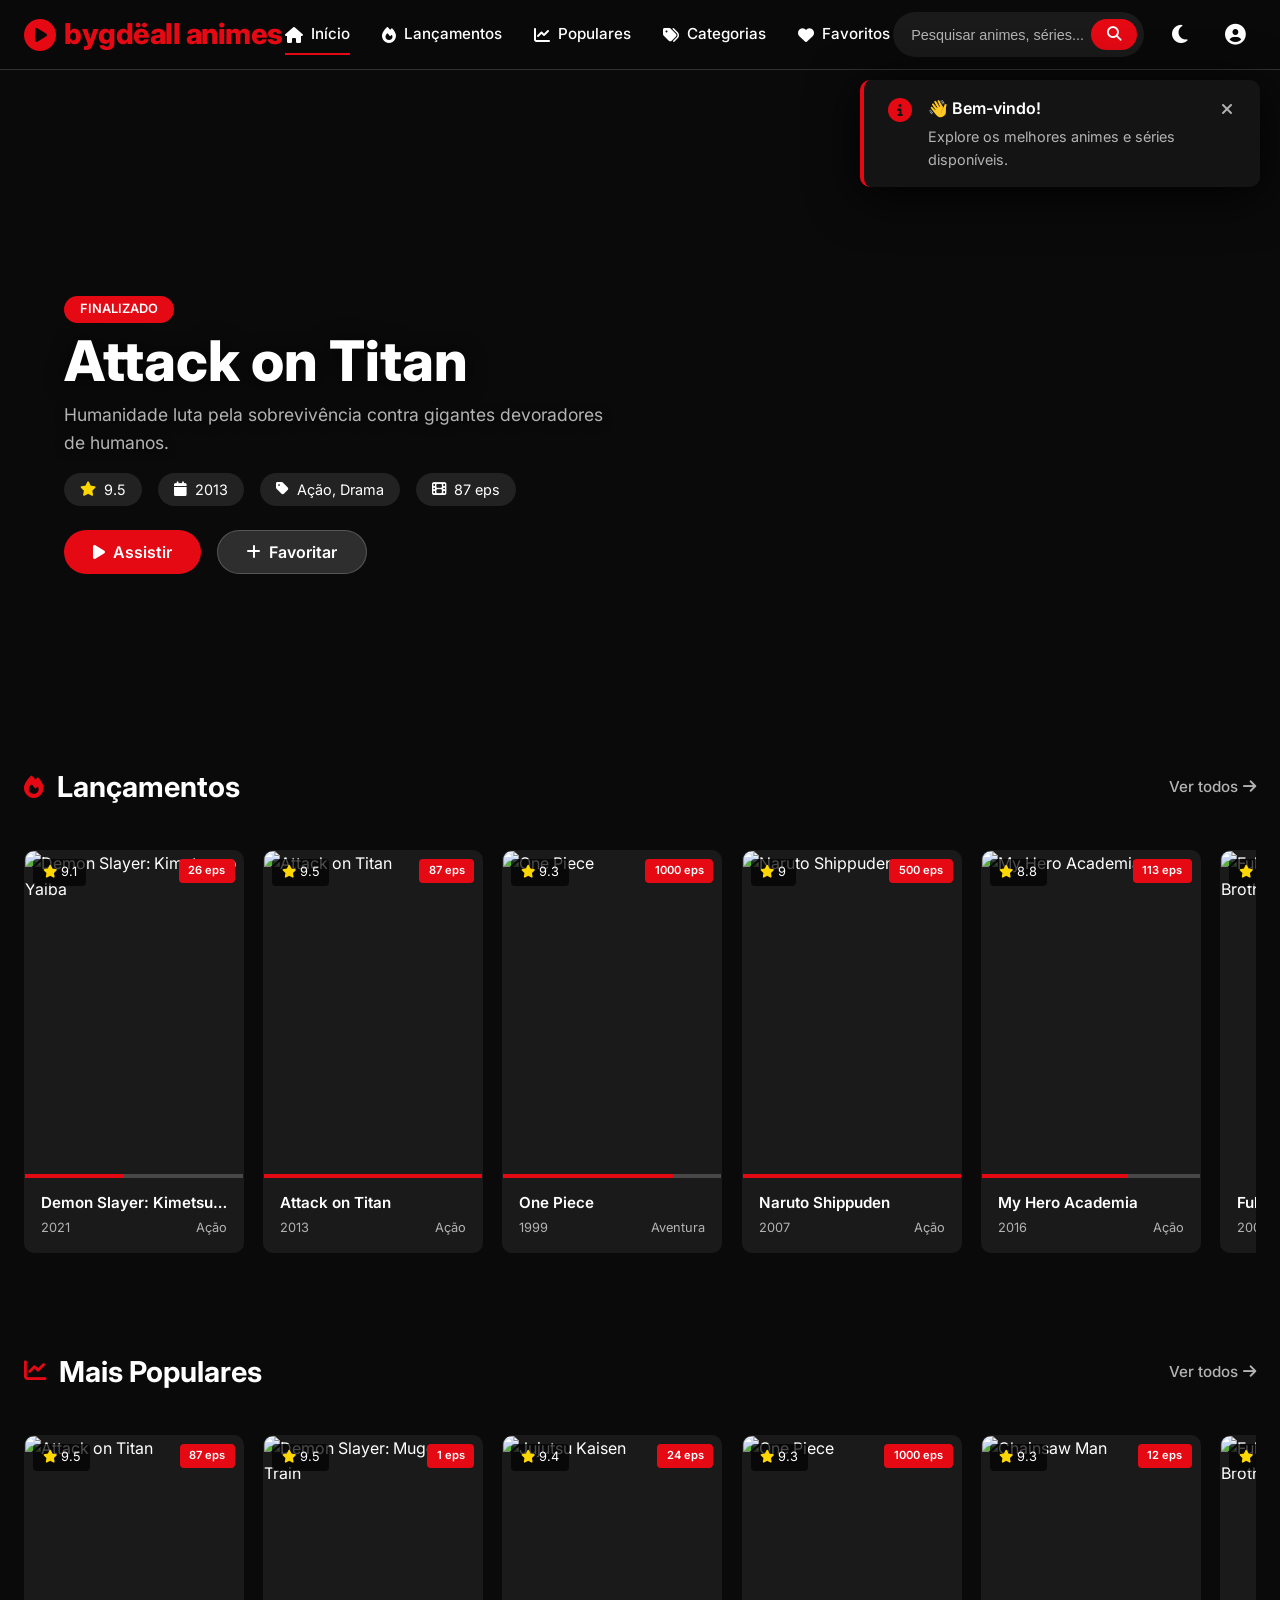
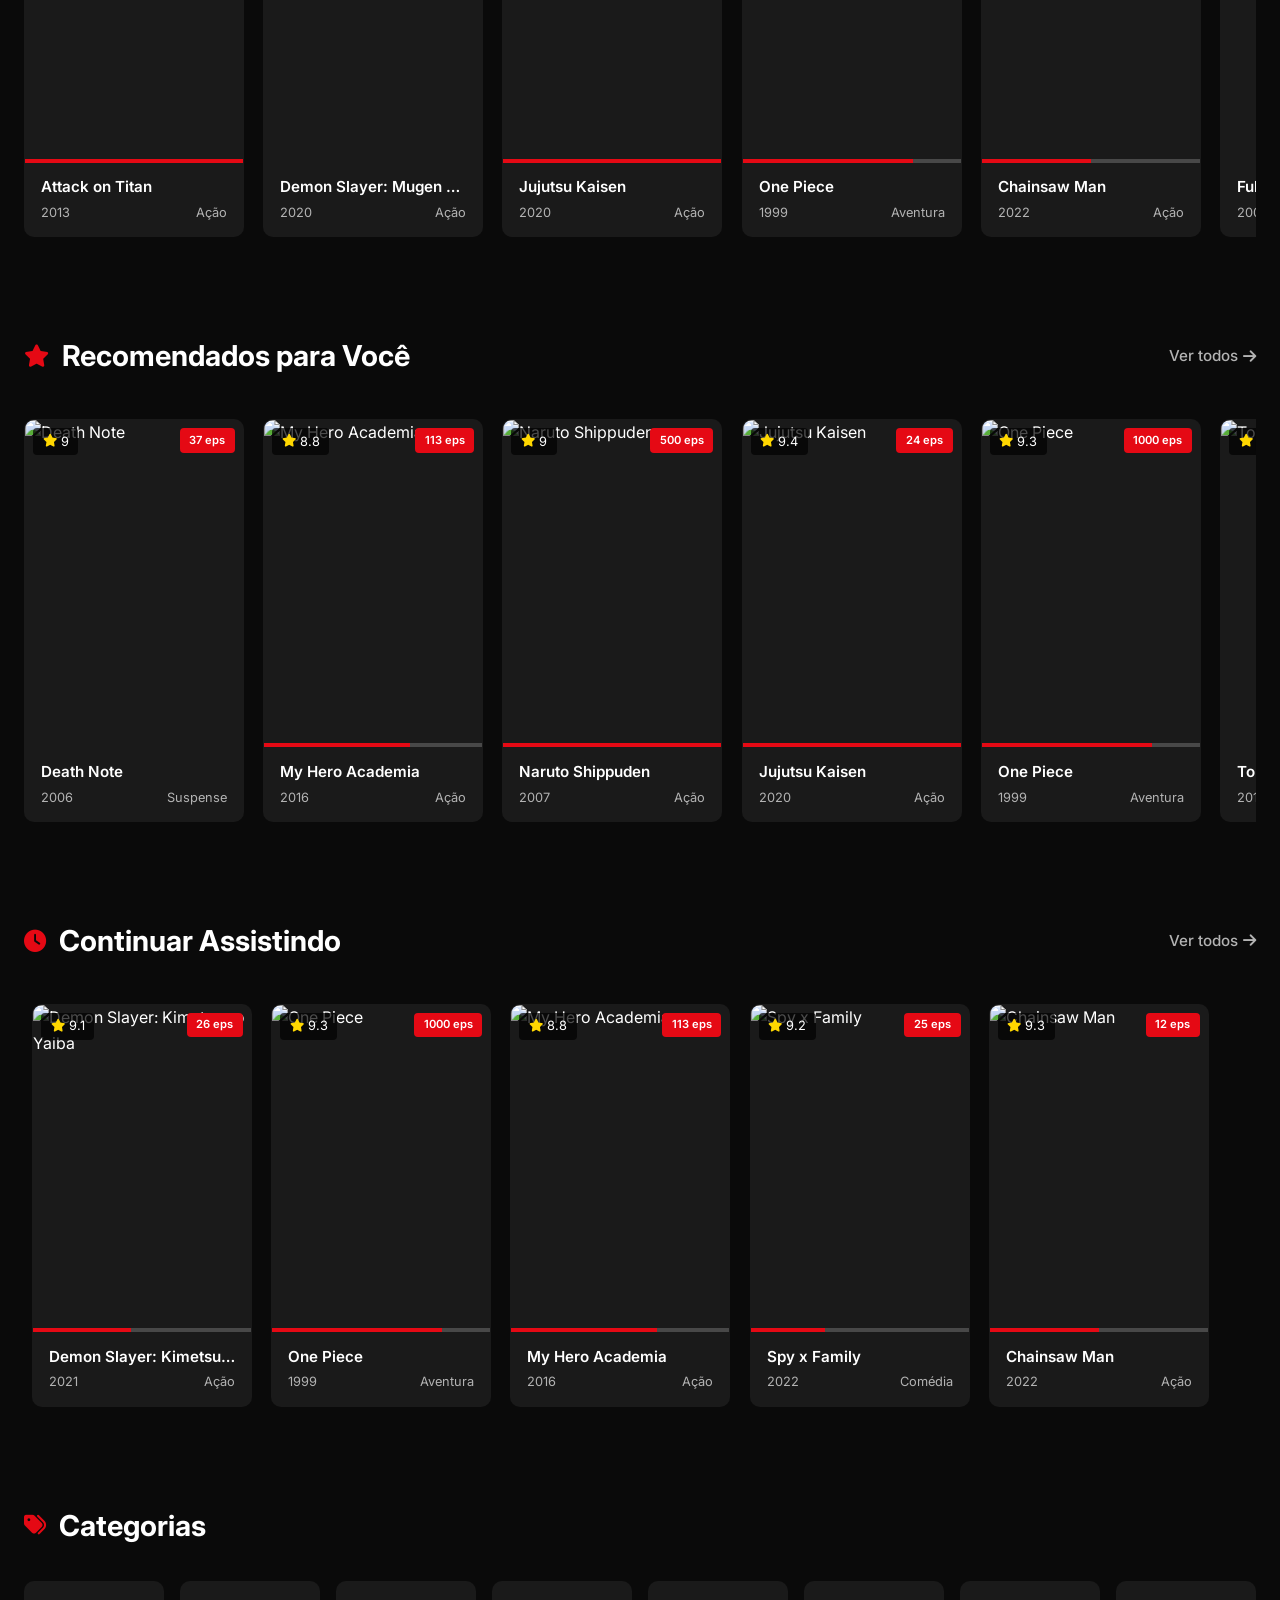
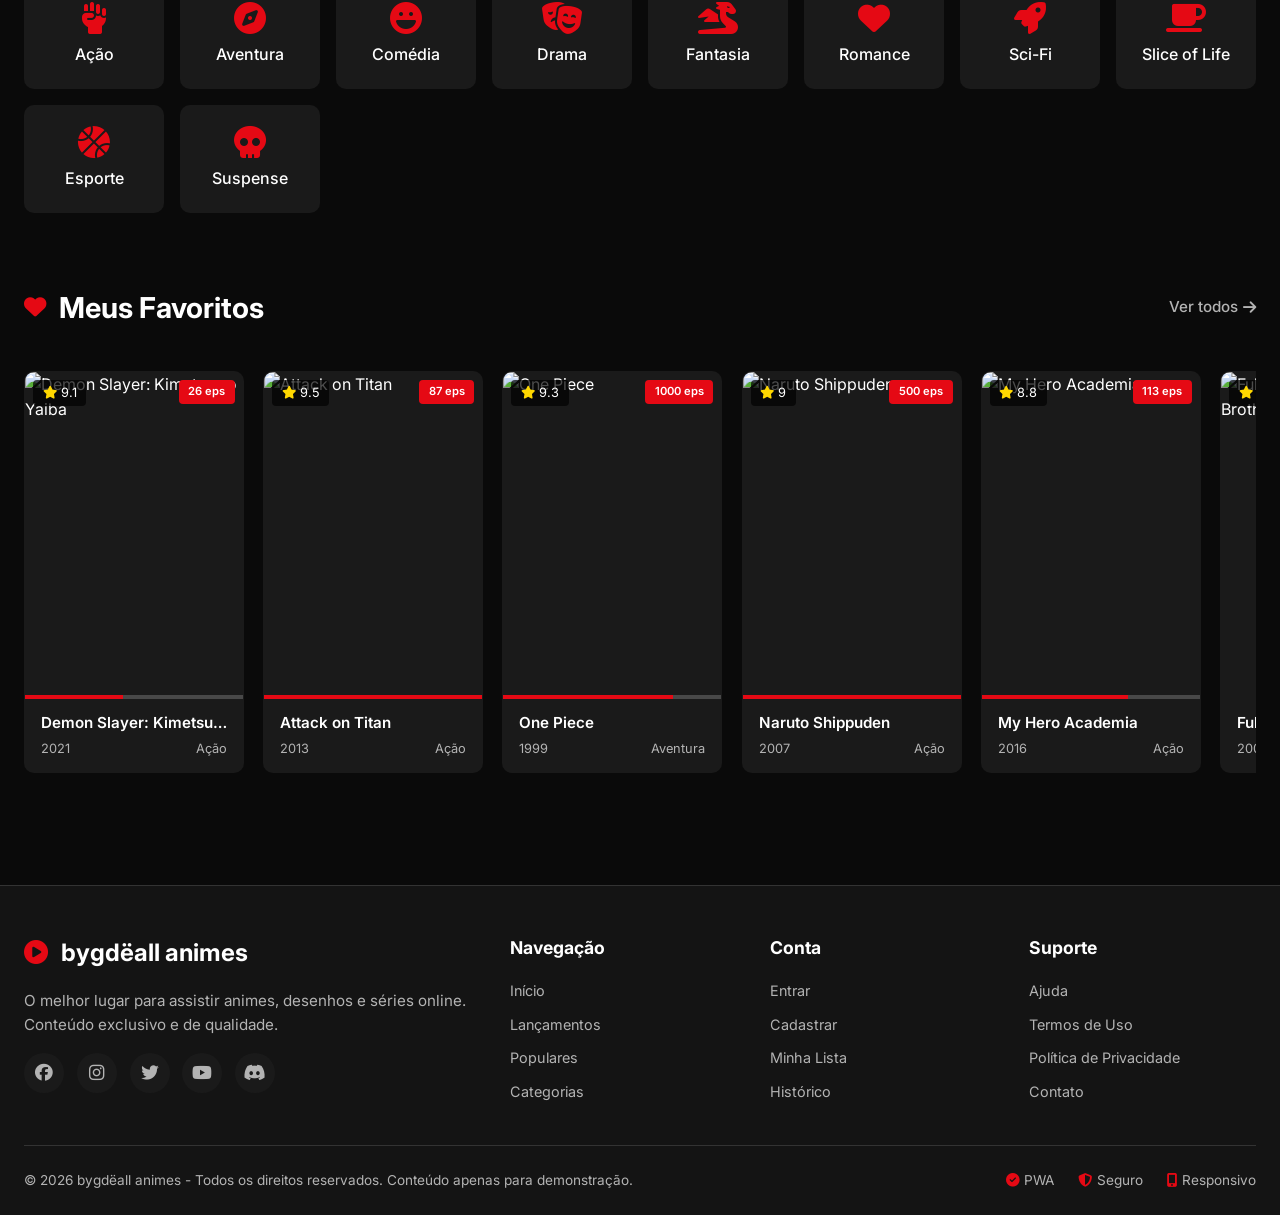
==== commit 0359dd9d: "Add files via upload" ====
--- a/index.html
+++ b/index.html
@@ -2,1560 +2,337 @@
 <html lang="pt-BR">
 <head>
     <meta charset="UTF-8">
-    <meta name="viewport" content="width=device-width, initial-scale=1.0">
-    <title>Painel Admin - bygdëall animes</title>
+    <meta name="viewport" content="width=device-width, initial-scale=1.0, maximum-scale=1.0, user-scalable=yes">
+    <meta name="theme-color" content="#e50914">
+    <meta name="description" content="bygdëall animes - Assista aos melhores animes, desenhos e séries online">
+    <meta name="keywords" content="anime, streaming, séries, desenhos, online">
+    <title>bygdëall animes - Streaming de Animes e Séries</title>
+    
+    <!-- PWA -->
+    <link rel="manifest" href="manifest.json">
+    <link rel="apple-touch-icon" href="assets/icons/icon-192.png">
+    
+    <!-- Font Awesome -->
     <link rel="stylesheet" href="https://cdnjs.cloudflare.com/ajax/libs/font-awesome/6.4.0/css/all.min.css">
+    
+    <!-- Google Fonts -->
     <link href="https://fonts.googleapis.com/css2?family=Inter:wght@300;400;500;600;700;800&display=swap" rel="stylesheet">
-    <style>
-        * {
-            margin: 0;
-            padding: 0;
-            box-sizing: border-box;
-        }
-        :root {
-            --bg-primary: #0a0a0a;
-            --bg-secondary: #141414;
-            --bg-card: #1a1a1a;
-            --bg-hover: #2a2a2a;
-            --text-primary: #ffffff;
-            --text-secondary: #b3b3b3;
-            --accent: #e50914;
-            --accent-hover: #f40612;
-            --border-color: #333;
-            --sidebar-width: 250px;
-            --font-family: 'Inter', sans-serif;
-        }
-        body {
-            font-family: var(--font-family);
-            background: var(--bg-primary);
-            color: var(--text-primary);
-            display: flex;
-            min-height: 100vh;
-            margin: 0;
-        }
-        .sidebar {
-            width: var(--sidebar-width);
-            height: 100vh;
-            background: var(--bg-secondary);
-            border-right: 1px solid var(--border-color);
-            position: fixed;
-            left: 0;
-            top: 0;
-            display: flex;
-            flex-direction: column;
-            transition: all 0.3s ease;
-            z-index: 100;
-            overflow-y: auto;
-        }
-        .sidebar-header {
-            padding: 1.5rem;
-            border-bottom: 1px solid var(--border-color);
-        }
-        .sidebar-header .logo {
-            display: flex;
-            align-items: center;
-            gap: 0.5rem;
-            font-size: 1.5rem;
-            font-weight: 700;
-            color: var(--accent);
-        }
-        .sidebar-header .logo small {
-            font-size: 0.7rem;
-            color: var(--text-secondary);
-            background: var(--bg-card);
-            padding: 0.2rem 0.5rem;
-            border-radius: 4px;
-        }
-        .sidebar-nav {
-            flex: 1;
-            padding: 1rem 0;
-        }
-        .sidebar-nav ul {
-            list-style: none;
-            padding: 0;
-        }
-        .sidebar-nav ul li {
-            padding: 0.8rem 1.5rem;
-            display: flex;
-            align-items: center;
-            gap: 1rem;
-            cursor: pointer;
-            transition: all 0.3s ease;
-            color: var(--text-secondary);
-            border-left: 3px solid transparent;
-        }
-        .sidebar-nav ul li:hover {
-            background: var(--bg-hover);
-            color: var(--text-primary);
-        }
-        .sidebar-nav ul li.active {
-            background: var(--bg-hover);
-            color: var(--accent);
-            border-left-color: var(--accent);
-        }
-        .sidebar-nav ul li i {
-            width: 20px;
-            font-size: 1.1rem;
-        }
-        .sidebar-footer {
-            padding: 1rem 1.5rem;
-            border-top: 1px solid var(--border-color);
-        }
-        .sidebar-footer button {
-            width: 100%;
-            padding: 0.8rem;
-            background: transparent;
-            border: 1px solid var(--border-color);
-            border-radius: 8px;
-            color: var(--text-secondary);
-            cursor: pointer;
-            transition: all 0.3s ease;
-            display: flex;
-            align-items: center;
-            justify-content: center;
-            gap: 0.5rem;
-            font-family: var(--font-family);
-        }
-        .sidebar-footer button:hover {
-            background: var(--accent);
-            border-color: var(--accent);
-            color: #fff;
-        }
-        .main-content {
-            margin-left: var(--sidebar-width);
-            flex: 1;
-            padding: 1.5rem;
-            min-height: 100vh;
-        }
-        .admin-header {
-            display: flex;
-            justify-content: space-between;
-            align-items: center;
-            padding: 1rem 1.5rem;
-            background: var(--bg-secondary);
-            border-radius: 12px;
-            margin-bottom: 2rem;
-            border: 1px solid var(--border-color);
-        }
-        .header-left {
-            display: flex;
-            align-items: center;
-            gap: 1rem;
-        }
-        .menu-toggle {
-            display: none;
-            background: transparent;
-            border: none;
-            color: var(--text-primary);
-            font-size: 1.5rem;
-            cursor: pointer;
-        }
-        .header-left h1 {
-            font-size: 1.5rem;
-            font-weight: 600;
-        }
-        .header-right {
-            display: flex;
-            align-items: center;
-            gap: 1.5rem;
-        }
-        .admin-user {
-            display: flex;
-            align-items: center;
-            gap: 0.5rem;
-        }
-        .admin-user img {
-            width: 40px;
-            height: 40px;
-            border-radius: 50%;
-            border: 2px solid var(--accent);
-        }
-        .page-content {
-            display: none;
-            animation: fadeIn 0.3s ease;
-        }
-        .page-content.active {
-            display: block;
-        }
-        @keyframes fadeIn {
-            from { opacity: 0; transform: translateY(10px); }
-            to { opacity: 1; transform: translateY(0); }
-        }
-        .stats-grid {
-            display: grid;
-            grid-template-columns: repeat(auto-fit, minmax(220px, 1fr));
-            gap: 1.5rem;
-            margin-bottom: 2rem;
-        }
-        .stat-card {
-            background: var(--bg-secondary);
-            padding: 1.5rem;
-            border-radius: 12px;
-            border: 1px solid var(--border-color);
-            display: flex;
-            align-items: center;
-            gap: 1rem;
-        }
-        .stat-icon {
-            width: 50px;
-            height: 50px;
-            border-radius: 12px;
-            display: flex;
-            align-items: center;
-            justify-content: center;
-            font-size: 1.5rem;
-            flex-shrink: 0;
-        }
-        .stat-icon.red { background: rgba(229, 9, 20, 0.2); color: #e50914; }
-        .stat-icon.green { background: rgba(0, 200, 83, 0.2); color: #00c853; }
-        .stat-icon.yellow { background: rgba(255, 193, 7, 0.2); color: #f9a825; }
-        .stat-icon.blue { background: rgba(33, 150, 243, 0.2); color: #2196f3; }
-        .stat-info h3 {
-            font-size: 0.9rem;
-            color: var(--text-secondary);
-            font-weight: 400;
-        }
-        .stat-number {
-            font-size: 1.8rem;
-            font-weight: 700;
-            margin-top: 0.2rem;
-        }
-        .table-container {
-            background: var(--bg-secondary);
-            padding: 1.5rem;
-            border-radius: 12px;
-            border: 1px solid var(--border-color);
-            overflow-x: auto;
-        }
-        .table-header {
-            display: flex;
-            justify-content: space-between;
-            align-items: center;
-            margin-bottom: 1.5rem;
-            flex-wrap: wrap;
-            gap: 1rem;
-        }
-        .btn {
-            padding: 0.6rem 1.2rem;
-            border: none;
-            border-radius: 8px;
-            font-weight: 500;
-            cursor: pointer;
-            transition: all 0.3s ease;
-            display: inline-flex;
-            align-items: center;
-            gap: 0.5rem;
-            font-family: var(--font-family);
-        }
-        .btn-primary { background: var(--accent); color: #fff; }
-        .btn-primary:hover { background: var(--accent-hover); transform: scale(1.05); }
-        .btn-success { background: #00c853; color: #fff; }
-        .btn-success:hover { background: #00e676; transform: scale(1.05); }
-        .btn-danger { background: #d32f2f; color: #fff; }
-        .btn-danger:hover { background: #f44336; transform: scale(1.05); }
-        .btn-warning { background: #f9a825; color: #fff; }
-        .btn-warning:hover { background: #fbc02d; transform: scale(1.05); }
-        .btn-sm {
-            padding: 0.3rem 0.8rem;
-            font-size: 0.85rem;
-        }
-        table {
-            width: 100%;
-            border-collapse: collapse;
-        }
-        table thead {
-            background: var(--bg-primary);
-        }
-        table th {
-            padding: 0.8rem 1rem;
-            text-align: left;
-            font-size: 0.85rem;
-            font-weight: 600;
-            color: var(--text-secondary);
-            border-bottom: 2px solid var(--border-color);
-        }
-        table td {
-            padding: 0.8rem 1rem;
-            border-bottom: 1px solid var(--border-color);
-            font-size: 0.9rem;
-        }
-        table tbody tr:hover {
-            background: var(--bg-hover);
-        }
-        .table-img {
-            width: 50px;
-            height: 70px;
-            object-fit: cover;
-            border-radius: 4px;
-        }
-        .modal {
-            position: fixed;
-            top: 0;
-            left: 0;
-            width: 100%;
-            height: 100%;
-            background: rgba(0, 0, 0, 0.8);
-            display: none;
-            align-items: center;
-            justify-content: center;
-            z-index: 1000;
-            padding: 1rem;
-        }
-        .modal.active {
-            display: flex;
-        }
-        .modal-content {
-            background: var(--bg-secondary);
-            border-radius: 16px;
-            padding: 2rem;
-            max-width: 600px;
-            width: 100%;
-            max-height: 90vh;
-            overflow-y: auto;
-            animation: slideUp 0.3s ease;
-        }
-        @keyframes slideUp {
-            from { transform: translateY(50px); opacity: 0; }
-            to { transform: translateY(0); opacity: 1; }
-        }
-        .modal-header {
-            display: flex;
-            justify-content: space-between;
-            align-items: center;
-            margin-bottom: 1.5rem;
-            padding-bottom: 1rem;
-            border-bottom: 1px solid var(--border-color);
-        }
-        .modal-close {
-            background: transparent;
-            border: none;
-            color: var(--text-secondary);
-            font-size: 1.5rem;
-            cursor: pointer;
-            transition: all 0.3s ease;
-        }
-        .modal-close:hover {
-            color: var(--accent);
-            transform: rotate(90deg);
-        }
-        .form-group {
-            margin-bottom: 1.2rem;
-        }
-        .form-group label {
-            display: block;
-            font-weight: 500;
-            margin-bottom: 0.3rem;
-            font-size: 0.9rem;
-        }
-        .form-group input,
-        .form-group select,
-        .form-group textarea {
-            width: 100%;
-            padding: 0.8rem 1rem;
-            border: 2px solid var(--border-color);
-            border-radius: 8px;
-            background: var(--bg-primary);
-            color: var(--text-primary);
-            font-size: 1rem;
-            transition: all 0.3s ease;
-            font-family: var(--font-family);
-        }
-        .form-group input:focus,
-        .form-group select:focus,
-        .form-group textarea:focus {
-            outline: none;
-            border-color: var(--accent);
-        }
-        .form-group textarea {
-            min-height: 100px;
-            resize: vertical;
-        }
-        .form-row {
-            display: grid;
-            grid-template-columns: 1fr 1fr;
-            gap: 1rem;
-        }
-        .upload-area {
-            border: 2px dashed var(--border-color);
-            border-radius: 12px;
-            padding: 2rem;
-            text-align: center;
-            cursor: pointer;
-            transition: all 0.3s ease;
-            position: relative;
-        }
-        .upload-area:hover {
-            border-color: var(--accent);
-            background: var(--bg-hover);
-        }
-        .upload-area input[type="file"] {
-            position: absolute;
-            top: 0;
-            left: 0;
-            width: 100%;
-            height: 100%;
-            opacity: 0;
-            cursor: pointer;
-        }
-        .upload-area i {
-            font-size: 3rem;
-            color: var(--text-secondary);
-            margin-bottom: 0.5rem;
-        }
-        .upload-area p {
-            color: var(--text-secondary);
-        }
-        .upload-preview {
-            display: none;
-            margin-top: 1rem;
-            position: relative;
-        }
-        .upload-preview img {
-            max-width: 100%;
-            max-height: 300px;
-            border-radius: 8px;
-            border: 2px solid var(--border-color);
-        }
-        .remove-image {
-            position: absolute;
-            top: 10px;
-            right: 10px;
-            background: var(--accent);
-            color: #fff;
-            border: none;
-            border-radius: 50%;
-            width: 30px;
-            height: 30px;
-            cursor: pointer;
-            font-size: 1rem;
-        }
-        .badge-status {
-            padding: 0.2rem 0.8rem;
-            border-radius: 20px;
-            font-size: 0.75rem;
-            font-weight: 600;
-        }
-        .badge-status.active { background: rgba(0, 200, 83, 0.2); color: #00c853; }
-        .badge-status.pending { background: rgba(255, 193, 7, 0.2); color: #f9a825; }
-        .empty-state {
-            text-align: center;
-            padding: 3rem;
-            color: var(--text-secondary);
-        }
-        .empty-state i {
-            font-size: 3rem;
-            margin-bottom: 1rem;
-        }
-        .admin-notification {
-            position: fixed;
-            bottom: 20px;
-            right: 20px;
-            background: var(--bg-secondary);
-            padding: 1rem 1.5rem;
-            border-radius: 12px;
-            border-left: 4px solid var(--accent);
-            box-shadow: 0 8px 30px rgba(0,0,0,0.5);
-            z-index: 2000;
-            color: var(--text-primary);
-            font-family: var(--font-family);
-            max-width: 400px;
-            animation: fadeIn 0.3s ease;
-        }
-        @media (max-width: 768px) {
-            .sidebar { transform: translateX(-100%); }
-            .sidebar.open { transform: translateX(0); }
-            .main-content { margin-left: 0; }
-            .menu-toggle { display: block; }
-            .admin-header { flex-direction: column; gap: 1rem; align-items: stretch; }
-            .header-right { flex-wrap: wrap; justify-content: space-between; }
-            .stats-grid { grid-template-columns: 1fr 1fr; }
-            .form-row { grid-template-columns: 1fr; }
-        }
-        @media (max-width: 480px) {
-            .stats-grid { grid-template-columns: 1fr; }
-            .modal-content { padding: 1rem; }
-        }
-        ::-webkit-scrollbar { width: 8px; }
-        ::-webkit-scrollbar-track { background: var(--bg-primary); }
-        ::-webkit-scrollbar-thumb { background: var(--accent); border-radius: 4px; }
-    </style>
+    
+    <!-- CSS Principal -->
+    <link rel="stylesheet" href="css/style.css">
 </head>
 <body>
-<script src="https://cdn.jsdelivr.net/npm/@supabase/supabase-js@2/dist/umd/supabase.min.js"></script>
-<script src="../js/video-storage.js"></script>
-    <!-- SIDEBAR -->
-    <aside class="sidebar" id="sidebar">
-        <div class="sidebar-header">
+    <!-- ===== HEADER ===== -->
+    <header class="header" role="banner">
+        <div class="header-container">
             <div class="logo">
                 <i class="fas fa-play-circle"></i>
                 <span>bygdëall animes</span>
-                <small>Admin</small>
-            </div>
-        </div>
-        <nav class="sidebar-nav">
-            <ul>
-                <li class="active" data-page="dashboard"><i class="fas fa-chart-pie"></i> Dashboard</li>
-                <li data-page="animes"><i class="fas fa-film"></i> Animes</li>
-                <li data-page="episodes"><i class="fas fa-list-ul"></i> Episódios</li>
-                <li data-page="categories"><i class="fas fa-tags"></i> Categorias</li>
-                <li data-page="settings"><i class="fas fa-cloud-upload-alt"></i> Armazenamento de Vídeo</li>
-            </ul>
-        </nav>
-        <div class="sidebar-footer">
-            <button onclick="logoutAdmin()"><i class="fas fa-sign-out-alt"></i> Sair</button>
-        </div>
-    </aside>
-
-    <!-- MAIN -->
-    <main class="main-content">
-        <header class="admin-header">
-            <div class="header-left">
-                <button class="menu-toggle" id="menuToggle"><i class="fas fa-bars"></i></button>
-                <h1 id="pageTitle">Dashboard</h1>
-            </div>
-            <div class="header-right">
-                <div class="admin-user">
-                    <img src="https://api.dicebear.com/7.x/avataaars/svg?seed=admin" alt="Admin">
-                    <span>Admin</span>
-                </div>
-            </div>
-        </header>
-
-            <!-- DASHBOARD -->
-    <section class="page-content active" id="page-dashboard">
-        <div class="stats-grid">
-            <div class="stat-card">
-                <div class="stat-icon red"><i class="fas fa-film"></i></div>
-                <div class="stat-info"><h3>Total de Animes</h3><p class="stat-number" id="totalAnimes">0</p></div>
-            </div>
-            <div class="stat-card">
-                <div class="stat-icon green"><i class="fas fa-list-ul"></i></div>
-                <div class="stat-info"><h3>Episódios</h3><p class="stat-number" id="totalEpisodes">0</p></div>
-            </div>
-            <div class="stat-card">
-                <div class="stat-icon yellow"><i class="fas fa-users"></i></div>
-                <div class="stat-info"><h3>Usuários</h3><p class="stat-number" id="totalUsers">0</p></div>
-            </div>
-            <div class="stat-card">
-                <div class="stat-icon blue"><i class="fas fa-eye"></i></div>
-                <div class="stat-info"><h3>Visualizações</h3><p class="stat-number" id="totalViews">0</p></div>
-            </div>
-        </div>
-        <div class="table-container">
-            <h3 style="margin-bottom: 1rem;">📊 Atividade Recente</h3>
-            <div id="recentActivity">
-                <div class="empty-state"><i class="fas fa-clock"></i><p>Nenhuma atividade recente</p></div>
-            </div>
-        </div>
-    </section>
-
-    <!-- ANIMES -->
-    <section class="page-content" id="page-animes">
-        <div class="table-container">
-            <div class="table-header">
-                <h2><i class="fas fa-film"></i> Gerenciar Animes</h2>
-                <button class="btn btn-primary" onclick="openModal('anime')">
-                    <i class="fas fa-plus"></i> Adicionar Anime
-                </button>
-            </div>
-            <div id="animesList">
-                <div class="empty-state"><i class="fas fa-film"></i><p>Nenhum anime cadastrado</p></div>
-            </div>
-        </div>
-    </section>
-
-    <!-- EPISÓDIOS -->
-    <section class="page-content" id="page-episodes">
-        <div class="table-container">
-            <div class="table-header">
-                <h2><i class="fas fa-list-ul"></i> Gerenciar Episódios</h2>
-                <button class="btn btn-primary" onclick="openModal('episode')">
-                    <i class="fas fa-plus"></i> Adicionar Episódio
-                </button>
-            </div>
-            <div id="episodesList">
-                <div class="empty-state"><i class="fas fa-list-ul"></i><p>Nenhum episódio cadastrado</p></div>
-            </div>
-        </div>
-    </section>
-
-    <!-- CATEGORIAS -->
-    <section class="page-content" id="page-categories">
-        <div class="table-container">
-            <div class="table-header">
-                <h2><i class="fas fa-tags"></i> Gerenciar Categorias</h2>
-                <button class="btn btn-primary" onclick="openModal('category')">
-                    <i class="fas fa-plus"></i> Adicionar Categoria
-                </button>
-            </div>
-            <div id="categoriesList">
-                <div class="empty-state"><i class="fas fa-tags"></i><p>Nenhuma categoria cadastrada</p></div>
-            </div>
-        </div>
-    </section>
-
-    <!-- CONFIGURAÇÕES DE ARMAZENAMENTO DE VÍDEO -->
-    <section class="page-content" id="page-settings">
-        <div class="table-container">
-            <h2 style="margin-bottom: 0.5rem;"><i class="fas fa-cloud-upload-alt"></i> Armazenamento de Vídeo (Supabase)</h2>
-            <p style="color: var(--text-secondary); margin-bottom: 1.5rem; font-size: 0.9rem; max-width: 700px;">
-                Configure isso uma vez e o botão "enviar vídeo da galeria" nos episódios passa a subir
-                o arquivo direto pra um espaço de armazenamento seu (gratuito, sem cartão), em vez de tentar
-                guardar tudo no navegador. Veja o passo a passo completo mais abaixo.
-            </p>
-
-            <div class="form-group" style="max-width: 500px;">
-                <label>Project URL</label>
-                <input type="text" id="supabaseUrl" placeholder="https://xxxxxxxx.supabase.co">
-            </div>
-            <div class="form-group" style="max-width: 500px;">
-                <label>Anon / Public API Key</label>
-                <input type="text" id="supabaseKey" placeholder="eyJhbGciOi...">
-            </div>
-            <div class="form-group" style="max-width: 500px;">
-                <label>Nome do Bucket</label>
-                <input type="text" id="supabaseBucket" placeholder="videos" value="videos">
-            </div>
-
-            <button class="btn btn-primary" onclick="saveSupabaseConfig()">
-                <i class="fas fa-save"></i> Salvar Configuração
+            </div>
+
+            <nav class="nav-menu" id="navMenu" role="navigation">
+                <ul class="nav-list">
+                    <li><a href="#home" class="active"><i class="fas fa-home"></i> Início</a></li>
+                    <li><a href="#lancamentos"><i class="fas fa-fire"></i> Lançamentos</a></li>
+                    <li><a href="#populares"><i class="fas fa-chart-line"></i> Populares</a></li>
+                    <li><a href="#categorias"><i class="fas fa-tags"></i> Categorias</a></li>
+                    <li><a href="#favoritos"><i class="fas fa-heart"></i> Favoritos</a></li>
+                </ul>
+            </nav>
+
+            <div class="header-actions">
+                <div class="search-container">
+                    <input type="text" id="searchInput" placeholder="Pesquisar animes, séries..." aria-label="Pesquisar">
+                    <button id="searchBtn" aria-label="Buscar">
+                        <i class="fas fa-search"></i>
+                    </button>
+                </div>
+                <button id="themeToggle" class="theme-btn" aria-label="Alternar tema">
+                    <i class="fas fa-moon"></i>
+                </button>
+                <button id="authBtn" class="auth-btn" aria-label="Minha conta">
+                    <i class="fas fa-user-circle"></i>
+                </button>
+                <button class="menu-toggle" id="menuToggle" aria-label="Menu">
+                    <span></span>
+                    <span></span>
+                    <span></span>
+                </button>
+            </div>
+        </div>
+    </header>
+
+    <!-- ===== NOTIFICAÇÃO ===== -->
+    <div class="notification" id="notification">
+        <div class="notification-content">
+            <i class="fas fa-info-circle"></i>
+            <div>
+                <div class="notification-title" id="notifTitle">Notificação</div>
+                <div class="notification-message" id="notifMessage">Bem-vindo ao bygdëall animes!</div>
+            </div>
+        </div>
+        <button class="notification-close" onclick="this.parentElement.classList.remove('show')">
+            <i class="fas fa-times"></i>
+        </button>
+    </div>
+
+    <!-- ===== LOADING ===== -->
+    <div class="loading-overlay" id="loadingOverlay">
+        <div class="loading-spinner">
+            <i class="fas fa-film fa-3x fa-spin"></i>
+            <p>Carregando...</p>
+        </div>
+    </div>
+
+    <!-- ===== CONTEÚDO PRINCIPAL ===== -->
+    <main>
+        <!-- Banner Rotativo -->
+        <section class="hero-section" id="home">
+            <div class="hero-container" id="heroContainer">
+                <!-- Os slides serão inseridos via JavaScript -->
+                <div class="hero-controls">
+                    <button class="hero-prev" id="heroPrev" aria-label="Anterior">
+                        <i class="fas fa-chevron-left"></i>
+                    </button>
+                    <button class="hero-next" id="heroNext" aria-label="Próximo">
+                        <i class="fas fa-chevron-right"></i>
+                    </button>
+                </div>
+                <div class="hero-indicators" id="heroIndicators"></div>
+            </div>
+        </section>
+
+        <!-- Lançamentos -->
+        <section class="section" id="lancamentos">
+            <div class="section-header">
+                <h2><i class="fas fa-fire text-accent"></i> Lançamentos</h2>
+                <a href="#" class="view-all">Ver todos <i class="fas fa-arrow-right"></i></a>
+            </div>
+            <div class="carousel-container">
+                <button class="carousel-btn prev" data-carousel="lancamentos">
+                    <i class="fas fa-chevron-left"></i>
+                </button>
+                <div class="carousel" id="lancamentosCarousel"></div>
+                <button class="carousel-btn next" data-carousel="lancamentos">
+                    <i class="fas fa-chevron-right"></i>
+                </button>
+            </div>
+        </section>
+
+        <!-- Mais Populares -->
+        <section class="section" id="populares">
+            <div class="section-header">
+                <h2><i class="fas fa-chart-line text-accent"></i> Mais Populares</h2>
+                <a href="#" class="view-all">Ver todos <i class="fas fa-arrow-right"></i></a>
+            </div>
+            <div class="carousel-container">
+                <button class="carousel-btn prev" data-carousel="populares">
+                    <i class="fas fa-chevron-left"></i>
+                </button>
+                <div class="carousel" id="popularesCarousel"></div>
+                <button class="carousel-btn next" data-carousel="populares">
+                    <i class="fas fa-chevron-right"></i>
+                </button>
+            </div>
+        </section>
+
+        <!-- Recomendados -->
+        <section class="section" id="recomendados">
+            <div class="section-header">
+                <h2><i class="fas fa-star text-accent"></i> Recomendados para Você</h2>
+                <a href="#" class="view-all">Ver todos <i class="fas fa-arrow-right"></i></a>
+            </div>
+            <div class="carousel-container">
+                <button class="carousel-btn prev" data-carousel="recomendados">
+                    <i class="fas fa-chevron-left"></i>
+                </button>
+                <div class="carousel" id="recomendadosCarousel"></div>
+                <button class="carousel-btn next" data-carousel="recomendados">
+                    <i class="fas fa-chevron-right"></i>
+                </button>
+            </div>
+        </section>
+
+        <!-- Continuar Assistindo -->
+        <section class="section" id="continuar">
+            <div class="section-header">
+                <h2><i class="fas fa-clock text-accent"></i> Continuar Assistindo</h2>
+                <a href="#" class="view-all">Ver todos <i class="fas fa-arrow-right"></i></a>
+            </div>
+            <div class="carousel-container">
+                <button class="carousel-btn prev" data-carousel="continuar">
+                    <i class="fas fa-chevron-left"></i>
+                </button>
+                <div class="carousel" id="continuarCarousel"></div>
+                <button class="carousel-btn next" data-carousel="continuar">
+                    <i class="fas fa-chevron-right"></i>
+                </button>
+            </div>
+        </section>
+
+        <!-- Categorias -->
+        <section class="section" id="categorias">
+            <div class="section-header">
+                <h2><i class="fas fa-tags text-accent"></i> Categorias</h2>
+            </div>
+            <div class="categories-grid" id="categoriesGrid"></div>
+        </section>
+
+        <!-- Favoritos -->
+        <section class="section" id="favoritos">
+            <div class="section-header">
+                <h2><i class="fas fa-heart text-accent"></i> Meus Favoritos</h2>
+                <a href="#" class="view-all">Ver todos <i class="fas fa-arrow-right"></i></a>
+            </div>
+            <div class="carousel-container">
+                <button class="carousel-btn prev" data-carousel="favoritos">
+                    <i class="fas fa-chevron-left"></i>
+                </button>
+                <div class="carousel" id="favoritosCarousel"></div>
+                <button class="carousel-btn next" data-carousel="favoritos">
+                    <i class="fas fa-chevron-right"></i>
+                </button>
+            </div>
+        </section>
+    </main>
+
+    <!-- ===== RODAPÉ ===== -->
+    <footer class="footer" role="contentinfo">
+        <div class="footer-content">
+            <div class="footer-grid">
+                <div class="footer-col">
+                    <h3><i class="fas fa-play-circle text-accent"></i> bygdëall animes</h3>
+                    <p>O melhor lugar para assistir animes, desenhos e séries online. Conteúdo exclusivo e de qualidade.</p>
+                    <div class="social-links">
+                        <a href="#" aria-label="Facebook"><i class="fab fa-facebook"></i></a>
+                        <a href="#" aria-label="Instagram"><i class="fab fa-instagram"></i></a>
+                        <a href="#" aria-label="Twitter"><i class="fab fa-twitter"></i></a>
+                        <a href="#" aria-label="YouTube"><i class="fab fa-youtube"></i></a>
+                        <a href="#" aria-label="Discord"><i class="fab fa-discord"></i></a>
+                    </div>
+                </div>
+                <div class="footer-col">
+                    <h4>Navegação</h4>
+                    <ul>
+                        <li><a href="#home">Início</a></li>
+                        <li><a href="#lancamentos">Lançamentos</a></li>
+                        <li><a href="#populares">Populares</a></li>
+                        <li><a href="#categorias">Categorias</a></li>
+                    </ul>
+                </div>
+                <div class="footer-col">
+                    <h4>Conta</h4>
+                    <ul>
+                        <li><a href="#" id="loginLink">Entrar</a></li>
+                        <li><a href="#">Cadastrar</a></li>
+                        <li><a href="#">Minha Lista</a></li>
+                        <li><a href="#">Histórico</a></li>
+                    </ul>
+                </div>
+                <div class="footer-col">
+                    <h4>Suporte</h4>
+                    <ul>
+                        <li><a href="#">Ajuda</a></li>
+                        <li><a href="#">Termos de Uso</a></li>
+                        <li><a href="#">Política de Privacidade</a></li>
+                        <li><a href="#">Contato</a></li>
+                    </ul>
+                </div>
+            </div>
+            <div class="footer-bottom">
+                <p>&copy; 2026 bygdëall animes - Todos os direitos reservados. Conteúdo apenas para demonstração.</p>
+                <div class="footer-badges">
+                    <span><i class="fas fa-check-circle"></i> PWA</span>
+                    <span><i class="fas fa-shield-alt"></i> Seguro</span>
+                    <span><i class="fas fa-mobile-alt"></i> Responsivo</span>
+                </div>
+            </div>
+        </div>
+    </footer>
+
+    <!-- ===== BOTÃO VOLTAR AO TOPO ===== -->
+    <button class="back-to-top" id="backToTop" aria-label="Voltar ao topo">
+        <i class="fas fa-chevron-up"></i>
+    </button>
+
+    <!-- ===== MODAL DE LOGIN ===== -->
+    <div class="modal" id="loginModal">
+        <div class="modal-content">
+            <button class="modal-close" onclick="closeLoginModal()">
+                <i class="fas fa-times"></i>
             </button>
-            <button class="btn btn-secondary" onclick="testSupabaseConfig()">
-                <i class="fas fa-plug"></i> Testar Conexão
-            </button>
-            <p id="supabaseStatus" style="margin-top: 1rem; font-size: 0.9rem;"></p>
-
-            <div style="margin-top: 2.5rem; padding-top: 1.5rem; border-top: 1px solid var(--border-color); max-width: 700px;">
-                <h3 style="margin-bottom: 1rem;">📋 Como configurar (uma vez só, é grátis, sem cartão)</h3>
-                <ol style="color: var(--text-secondary); font-size: 0.9rem; line-height: 1.8; padding-left: 1.2rem;">
-                    <li>Crie uma conta em <strong>supabase.com</strong> e clique em "New Project"</li>
-                    <li>Depois que o projeto for criado, vá em <strong>Storage</strong> (menu lateral) → <strong>New bucket</strong></li>
-                    <li>Dê o nome <strong>videos</strong> pro bucket e marque como <strong>Public bucket</strong></li>
-                    <li>Vá em <strong>Project Settings → API</strong></li>
-                    <li>Copie o <strong>Project URL</strong> e cole no campo acima</li>
-                    <li>Copie a chave <strong>anon public</strong> e cole no campo "Anon / Public API Key" acima</li>
-                    <li>Clique em "Salvar Configuração" e depois "Testar Conexão"</li>
-                </ol>
-            </div>
-
-            <div style="margin-top: 2.5rem; padding-top: 1.5rem; border-top: 1px solid var(--border-color); max-width: 700px;">
-                <h3 style="margin-bottom: 1rem;">📱 Alternativa sem nuvem: salvar neste aparelho</h3>
-                <p style="color: var(--text-secondary); font-size: 0.9rem; line-height: 1.7;">
-                    Sem preencher nada acima, o upload de episódios já funciona: o vídeo é salvo direto
-                    no armazenamento deste navegador (IndexedDB), sem precisar de internet ou conta em
-                    nenhum serviço. A limitação é que ele só toca neste mesmo aparelho/navegador — se você
-                    abrir o site em outro celular ou limpar os dados do navegador, o vídeo some.
-                </p>
-                <div id="idbUsageBox" style="margin-top: 1rem; font-size: 0.85rem; color: var(--text-secondary);">Calculando espaço usado...</div>
-                <p style="color: var(--text-secondary); font-size: 0.85rem; margin-top: 1rem; line-height:1.7;">
-                    Quer os vídeos disponíveis em qualquer aparelho da sua rede, guardados na pasta do
-                    celular (sem depender de nuvem)? Veja o guia <strong>TERMUX.md</strong> incluído no projeto —
-                    ele mostra como servir a pasta de vídeos do próprio Android com o Termux.
-                </p>
-            </div>
-        </div>
-    </section>
-    </main>
-
-        <!-- MODAL -->
-    <div class="modal" id="adminModal">
-        <div class="modal-content">
             <div class="modal-header">
-                <h2 id="modalTitle">Adicionar</h2>
-                <button class="modal-close" onclick="closeModal()"><i class="fas fa-times"></i></button>
-            </div>
-            <form id="adminForm" onsubmit="saveItem(event)">
-                <input type="hidden" id="formType" value="">
-                <input type="hidden" id="editId" value="">
-
-                <!-- Campos Anime -->
-                <div id="animeFields">
-                    <div class="form-group">
-                        <label>Título *</label>
-                        <input type="text" id="animeTitle" placeholder="Nome do anime">
-                    </div>
-                    <div class="form-group">
-                        <label>Sinopse</label>
-                        <textarea id="animeDescription" placeholder="Descrição do anime"></textarea>
-                    </div>
-                    <div class="form-row">
-                        <div class="form-group">
-                            <label>Ano</label>
-                            <input type="number" id="animeYear" placeholder="2024">
-                        </div>
-                        <div class="form-group">
-                            <label>Gênero</label>
-                            <input type="text" id="animeGenre" placeholder="Ação, Fantasia">
-                        </div>
-                    </div>
-                    <div class="form-row">
-                        <div class="form-group">
-                            <label>Episódios</label>
-                            <input type="number" id="animeEpisodes" placeholder="12">
-                        </div>
-                        <div class="form-group">
-                            <label>Status</label>
-                            <select id="animeStatus">
-                                <option value="Em andamento">Em andamento</option>
-                                <option value="Finalizado">Finalizado</option>
-                            </select>
-                        </div>
-                    </div>
-                    <div class="form-group">
-                        <label>Estúdio</label>
-                        <input type="text" id="animeStudio" placeholder="Nome do estúdio">
-                    </div>
-                    <div class="form-group">
-                        <label>⭐ Nota</label>
-                        <input type="number" id="animeRating" step="0.1" placeholder="9.5">
-                    </div>
-                    <div class="form-group">
-                        <label>📸 Capa (Poster)</label>
-                        <div class="upload-area">
-                            <i class="fas fa-cloud-upload-alt"></i>
-                            <p>Clique para fazer upload da capa</p>
-                            <input type="file" id="animeImage" accept="image/*" onchange="previewImage(this, 'posterPreview')">
-                        </div>
-                        <div class="upload-preview" id="posterPreview"></div>
-                    </div>
-                    <div class="form-group">
-                        <label>🖼️ Banner</label>
-                        <div class="upload-area">
-                            <i class="fas fa-cloud-upload-alt"></i>
-                            <p>Clique para fazer upload do banner</p>
-                            <input type="file" id="animeBanner" accept="image/*" onchange="previewImage(this, 'bannerPreview')">
-                        </div>
-                        <div class="upload-preview" id="bannerPreview"></div>
-                    </div>
-                </div>
-
-                <!-- Campos Episódio -->
-                <div id="episodeFields" style="display:none;">
-                    <div class="form-group">
-                        <label>Anime *</label>
-                        <select id="episodeAnime">
-                            <option value="">Selecione um anime</option>
-                        </select>
-                    </div>
-                    <div class="form-group">
-                        <label>Título do Episódio *</label>
-                        <input type="text" id="episodeTitle" placeholder="Título do episódio">
-                    </div>
-                    <div class="form-row">
-                        <div class="form-group">
-                            <label>Temporada</label>
-                            <input type="number" id="episodeSeason" placeholder="1">
-                        </div>
-                        <div class="form-group">
-                            <label>Episódio *</label>
-                            <input type="number" id="episodeNumber" placeholder="1">
-                        </div>
-                    </div>
-                    <div class="form-group">
-                        <label>URL do Vídeo (YouTube ou link direto)</label>
-                        <input type="text" id="episodeVideo" placeholder="https://...">
-                    </div>
-                    <div class="form-group">
-                        <label>Ou enviar vídeo direto do armazenamento do celular/computador</label>
-                        <p style="font-size: 0.75rem; color: var(--text-secondary); margin-bottom: 0.5rem;" id="videoUploadHint">
-                            📱 Sem Supabase configurado: o arquivo é salvo neste aparelho (IndexedDB), sem limite
-                            de poucos MB — funciona bem para episódios inteiros. Só fica disponível neste mesmo
-                            navegador/aparelho (não sincroniza sozinho com outros dispositivos).
-                        </p>
-                        <div class="upload-area">
-                            <i class="fas fa-cloud-upload-alt"></i>
-                            <p>Clique para escolher o vídeo (galeria, Downloads, cartão SD...)</p>
-                            <input type="file" id="episodeVideoFile" accept="video/*" onchange="previewVideo(this)">
-                        </div>
-                        <div class="upload-preview" id="videoPreview"></div>
-                    </div>
-                    <div class="form-group">
-                        <label>Thumbnail</label>
-                        <div class="upload-area">
-                            <i class="fas fa-cloud-upload-alt"></i>
-                            <p>Clique para fazer upload da thumbnail</p>
-                            <input type="file" id="episodeThumbnail" accept="image/*" onchange="previewImage(this, 'thumbnailPreview')">
-                        </div>
-                        <div class="upload-preview" id="thumbnailPreview"></div>
-                    </div>
-                </div>
-
-                <!-- Campos Categoria -->
-                <div id="categoryFields" style="display:none;">
-                    <div class="form-group">
-                        <label>Nome da Categoria *</label>
-                        <input type="text" id="categoryName" placeholder="Ação, Comédia...">
-                    </div>
-                    <div class="form-group">
-                        <label>Ícone</label>
-                        <select id="categoryIcon">
-                            <option value="fa-fist-raised">👊 Ação</option>
-                            <option value="fa-compass">🧭 Aventura</option>
-                            <option value="fa-laugh">😂 Comédia</option>
-                            <option value="fa-theater-masks">🎭 Drama</option>
-                            <option value="fa-dragon">🐉 Fantasia</option>
-                            <option value="fa-heart">❤️ Romance</option>
-                            <option value="fa-rocket">🚀 Sci-Fi</option>
-                            <option value="fa-coffee">☕ Slice of Life</option>
-                            <option value="fa-basketball-ball">🏀 Esporte</option>
-                            <option value="fa-skull">💀 Suspense</option>
-                        </select>
-                    </div>
-                </div>
-
-                <button type="submit" class="btn btn-success" style="width:100%; justify-content:center; margin-top:1rem;">
-                    <i class="fas fa-save"></i> Salvar
-                </button>
+                <h2><i class="fas fa-user-circle"></i> Entrar</h2>
+                <p>Faça login para acessar sua conta</p>
+            </div>
+            <form id="loginForm" class="auth-form">
+                <div class="form-group">
+                    <label for="loginEmail">Email</label>
+                    <input type="email" id="loginEmail" placeholder="seu@email.com" required>
+                </div>
+                <div class="form-group">
+                    <label for="loginPassword">Senha</label>
+                    <input type="password" id="loginPassword" placeholder="Digite sua senha" required>
+                </div>
+                <button type="submit" class="btn btn-primary btn-block">Entrar</button>
+                <div class="auth-links">
+                    <a href="#" onclick="event.preventDefault(); showNotification('Recuperação', 'Funcionalidade em desenvolvimento')">
+                        Esqueceu a senha?
+                    </a>
+                    <a href="#" onclick="event.preventDefault(); showNotification('Cadastro', 'Funcionalidade em desenvolvimento')">
+                        Criar conta
+                    </a>
+                </div>
             </form>
         </div>
     </div>
 
+    <!-- ===== SCRIPTS ===== -->
+    <script src="js/video-storage.js"></script>
+    <script src="js/app.js"></script>
+    <script src="js/auth.js"></script>
+    
+    <!-- Service Worker Registration -->
     <script>
-        // ===== DADOS =====
-        let animes = [];
-        let episodes = [];
-        let categories = [];
-        let currentId = 1;
-        let episodeId = 1;
-        let categoryId = 1;
-
-        // ===== CARREGAR DADOS =====
-        function loadFromLocalStorage() {
-            try {
-                const savedAnimes = localStorage.getItem('admin_animes');
-                const savedEpisodes = localStorage.getItem('admin_episodes');
-                const savedCategories = localStorage.getItem('admin_categories');
-                
-                if (savedAnimes) {
-                    animes = JSON.parse(savedAnimes);
-                    if (animes.length) {
-                        currentId = Math.max(...animes.map(a => a.id)) + 1;
+        if ('serviceWorker' in navigator) {
+            window.addEventListener('load', () => {
+                navigator.serviceWorker.register('sw.js')
+                    .then(registration => {
+                        console.log('ServiceWorker registrado com sucesso:', registration);
+                    })
+                    .catch(error => {
+                        console.warn('Erro ao registrar ServiceWorker:', error);
+                    });
+            });
+        }
+
+        // Instalação do PWA
+        let deferredPrompt;
+        window.addEventListener('beforeinstallprompt', (e) => {
+            e.preventDefault();
+            deferredPrompt = e;
+            showInstallPrompt();
+        });
+
+        function showInstallPrompt() {
+            const notification = document.getElementById('notification');
+            document.getElementById('notifTitle').textContent = '📱 Instale o App';
+            document.getElementById('notifMessage').innerHTML = 
+                'Instale o bygdëall animes no seu dispositivo para uma experiência melhor. <button onclick="installApp()" class="btn btn-primary btn-sm">Instalar</button>';
+            notification.classList.add('show');
+        }
+
+        function installApp() {
+            if (deferredPrompt) {
+                deferredPrompt.prompt();
+                deferredPrompt.userChoice.then((choiceResult) => {
+                    if (choiceResult.outcome === 'accepted') {
+                        showNotification('Sucesso', 'App instalado com sucesso!');
                     }
-                }
-                if (savedEpisodes) {
-                    episodes = JSON.parse(savedEpisodes);
-                    if (episodes.length) {
-                        episodeId = Math.max(...episodes.map(e => e.id)) + 1;
-                    }
-                }
-                if (savedCategories) {
-                    categories = JSON.parse(savedCategories);
-                    if (categories.length) {
-                        categoryId = Math.max(...categories.map(c => c.id)) + 1;
-                    }
-                }
-                console.log('📂 Dados carregados:', { animes: animes.length, episodes: episodes.length, categories: categories.length });
-            } catch(e) {
-                console.error('Erro ao carregar dados:', e);
+                    deferredPrompt = null;
+                });
             }
         }
-
-        // ===== SALVAR =====
-        function saveToLocalStorage() {
-            try {
-                localStorage.setItem('admin_animes', JSON.stringify(animes));
-                localStorage.setItem('admin_episodes', JSON.stringify(episodes));
-                localStorage.setItem('admin_categories', JSON.stringify(categories));
-                console.log('💾 Dados salvos!');
-                return true;
-            } catch(e) {
-                console.error('Erro ao salvar:', e);
-                return false;
-            }
-        }
-
-        // ===== FUNÇÃO PRINCIPAL DE SALVAR =====
-        function saveItem(e) {
-            e.preventDefault();
-            console.log('🔄 Salvando...');
-            
-            const type = document.getElementById('formType').value;
-            const editId = document.getElementById('editId').value;
-
-            if (!type) {
-                showNotification('❌ Erro interno: tipo do formulário não definido. Feche e tente novamente.');
-                return;
-            }
-
-            if (type === 'anime') {
-                const title = document.getElementById('animeTitle').value.trim();
-                if (!title) {
-                    showNotification('❌ O título é obrigatório!');
-                    return;
-                }
-
-                const anime = {
-                    id: editId ? parseInt(editId) : currentId++,
-                    title: title,
-                    description: document.getElementById('animeDescription').value.trim() || 'Sem descrição',
-                    year: parseInt(document.getElementById('animeYear').value) || 2024,
-                    genre: document.getElementById('animeGenre').value.trim() || 'Não definido',
-                    episodes: parseInt(document.getElementById('animeEpisodes').value) || 12,
-                    status: document.getElementById('animeStatus').value,
-                    studio: document.getElementById('animeStudio').value.trim() || 'Desconhecido',
-                    rating: parseFloat(document.getElementById('animeRating').value) || 0,
-                    image: getImageData('posterPreview') || `https://picsum.photos/seed/${Date.now()}/300/450`,
-                    banner: getImageData('bannerPreview') || `https://picsum.photos/seed/banner${Date.now()}/1920/800`
-                };
-
-                console.log('📦 Anime:', anime);
-
-                if (editId) {
-                    const index = animes.findIndex(a => a.id === parseInt(editId));
-                    if (index > -1) {
-                        animes[index] = anime;
-                        showNotification('✅ Anime atualizado!');
-                    }
-                } else {
-                    animes.push(anime);
-                    showNotification('✅ Anime adicionado!');
-                }
-
-            } else if (type === 'episode') {
-                const animeId = parseInt(document.getElementById('episodeAnime').value);
-                const title = document.getElementById('episodeTitle').value.trim();
-                
-                if (!animeId || !title) {
-                    showNotification('❌ Selecione um anime e digite o título!');
-                    return;
-                }
-
-                const episode = {
-                    id: editId ? parseInt(editId) : episodeId++,
-                    animeId: animeId,
-                    title: title,
-                    season: parseInt(document.getElementById('episodeSeason').value) || 1,
-                    number: parseInt(document.getElementById('episodeNumber').value) || 1,
-                    video: uploadedVideoUrl || uploadedIdbRef || document.getElementById('episodeVideo').value.trim() || existingVideoRef || '',
-                    thumbnail: getImageData('thumbnailPreview') || `https://picsum.photos/seed/ep${Date.now()}/300/200`
-                };
-
-                if (editId) {
-                    const index = episodes.findIndex(e => e.id === parseInt(editId));
-                    if (index > -1) {
-                        episodes[index] = episode;
-                        showNotification('✅ Episódio atualizado!');
-                    }
-                } else {
-                    episodes.push(episode);
-                    showNotification('✅ Episódio adicionado!');
-                }
-
-            } else if (type === 'category') {
-                const name = document.getElementById('categoryName').value.trim();
-                if (!name) {
-                    showNotification('❌ Digite o nome da categoria!');
-                    return;
-                }
-
-                const category = {
-                    id: editId ? parseInt(editId) : categoryId++,
-                    name: name,
-                    icon: document.getElementById('categoryIcon').value || 'fa-tag'
-                };
-
-                if (editId) {
-                    const index = categories.findIndex(c => c.id === parseInt(editId));
-                    if (index > -1) {
-                        categories[index] = category;
-                        showNotification('✅ Categoria atualizada!');
-                    }
-                } else {
-                    categories.push(category);
-                    showNotification('✅ Categoria adicionada!');
-                }
-            }
-
-            const saved = saveToLocalStorage();
-            if (!saved) {
-                showNotification('❌ Não foi possível salvar. Provavelmente as imagens são muito grandes para o armazenamento do navegador. Tente usar imagens menores ou links de imagem em vez de upload.');
-                return;
-            }
-            closeModal();
-            renderData();
-            updateStats();
-            clearAllPreviews();
-        }
-
-        // ===== FUNÇÕES AUXILIARES =====
-        function getImageData(previewId, tag = 'img') {
-            const preview = document.getElementById(previewId);
-            if (!preview) return null;
-            const el = preview.querySelector(tag);
-            return el ? el.src : null;
-        }
-
-        function clearAllPreviews() {
-            uploadedVideoUrl = null;
-            uploadedIdbRef = null;
-            existingVideoRef = null;
-            ['posterPreview', 'bannerPreview', 'thumbnailPreview', 'videoPreview'].forEach(id => {
-                const preview = document.getElementById(id);
-                if (preview) {
-                    preview.innerHTML = '';
-                    preview.style.display = 'none';
-                }
-            });
-            document.querySelectorAll('input[type="file"]').forEach(input => {
-                input.value = '';
-            });
-        }
-
-        function previewImage(input, previewId) {
-            const preview = document.getElementById(previewId);
-            if (!preview || !input.files || !input.files[0]) return;
-
-            const file = input.files[0];
-            const reader = new FileReader();
-            reader.onload = function(e) {
-                // Redimensiona/comprime a imagem antes de guardar, para evitar travar
-                // o navegador com fotos gigantes tiradas direto da câmera do celular
-                const img = new Image();
-                img.onload = function() {
-                    const maxDim = 900;
-                    let { width, height } = img;
-                    if (width > maxDim || height > maxDim) {
-                        if (width > height) {
-                            height = Math.round(height * (maxDim / width));
-                            width = maxDim;
-                        } else {
-                            width = Math.round(width * (maxDim / height));
-                            height = maxDim;
-                        }
-                    }
-                    const canvas = document.createElement('canvas');
-                    canvas.width = width;
-                    canvas.height = height;
-                    canvas.getContext('2d').drawImage(img, 0, 0, width, height);
-                    const compressed = canvas.toDataURL('image/jpeg', 0.75);
-
-                    preview.innerHTML = `
-                        <img src="${compressed}" style="max-width:100%;max-height:300px;border-radius:8px;border:2px solid var(--border-color);">
-                        <button class="remove-image" onclick="removeImage('${previewId}')">✕</button>
-                    `;
-                    preview.style.display = 'block';
-                    preview.style.position = 'relative';
-                };
-                img.onerror = function() {
-                    showNotification('❌ Não foi possível processar essa imagem.');
-                };
-                img.src = e.target.result;
-            };
-            reader.onerror = function() {
-                showNotification('❌ Não foi possível ler esse arquivo de imagem.');
-            };
-            reader.readAsDataURL(file);
-        }
-
-        // ===== ARMAZENAMENTO DE VÍDEO (SUPABASE) =====
-        // Preenchido com os dados do seu projeto — só a chave PÚBLICA (publishable),
-        // nunca a secret key, que jamais deve entrar em código que roda no navegador.
-        const DEFAULT_SUPABASE_CONFIG = {
-            url: 'https://mpzwxgvtqvkbmdfcqdrr.supabase.co',
-            key: 'sb_publishable_AVP7NFtM_jMQrAgn69_xEQ_xoXLv1mS',
-            bucket: 'videos'
-        };
-
-        function getSupabaseConfig() {
-            try {
-                const saved = JSON.parse(localStorage.getItem('supabase_config') || 'null');
-                if (saved && saved.url && saved.key) return saved;
-            } catch (e) {
-                // ignora e cai no padrão
-            }
-            return DEFAULT_SUPABASE_CONFIG;
-        }
-
-        function getSupabaseClient() {
-            const config = getSupabaseConfig();
-            if (!config || !config.url || !config.key) return null;
-            if (typeof window.supabase === 'undefined' || !window.supabase.createClient) return null;
-            return window.supabase.createClient(config.url, config.key);
-        }
-
-        function loadSupabaseConfigIntoForm() {
-            const config = getSupabaseConfig();
-            if (!config) return;
-            document.getElementById('supabaseUrl').value = config.url || '';
-            document.getElementById('supabaseKey').value = config.key || '';
-            document.getElementById('supabaseBucket').value = config.bucket || 'videos';
-        }
-
-        function saveSupabaseConfig() {
-            const url = document.getElementById('supabaseUrl').value.trim();
-            const key = document.getElementById('supabaseKey').value.trim();
-            const bucket = document.getElementById('supabaseBucket').value.trim() || 'videos';
-            const status = document.getElementById('supabaseStatus');
-
-            if (!url || !key) {
-                status.style.color = '#e74c3c';
-                status.textContent = '❌ Preencha a URL e a chave antes de salvar.';
-                return;
-            }
-
-            localStorage.setItem('supabase_config', JSON.stringify({ url, key, bucket }));
-            status.style.color = '#2ecc71';
-            status.textContent = '✅ Configuração salva! Clique em "Testar Conexão" pra confirmar que está tudo certo.';
-        }
-
-        async function testSupabaseConfig() {
-            const status = document.getElementById('supabaseStatus');
-            const client = getSupabaseClient();
-            const config = getSupabaseConfig();
-
-            if (!client) {
-                status.style.color = '#e74c3c';
-                status.textContent = '❌ Salve a configuração primeiro (ou a biblioteca do Supabase não carregou — verifique sua internet).';
-                return;
-            }
-
-            status.style.color = '#f7c948';
-            status.textContent = '🔄 Testando conexão...';
-
-            try {
-                const { data, error } = await client.storage.from(config.bucket).list('', { limit: 1 });
-                if (error) throw error;
-                status.style.color = '#2ecc71';
-                status.textContent = `✅ Conectado com sucesso ao bucket "${config.bucket}"! Pode subir vídeos normalmente.`;
-            } catch (e) {
-                status.style.color = '#e74c3c';
-                status.textContent = `❌ Não foi possível conectar: ${e.message || e}. Confira a URL, a chave e se o bucket "${config.bucket}" existe e está marcado como público.`;
-            }
-        }
-
-        // Guarda a URL pública do vídeo depois de um upload bem-sucedido pro Supabase
-        let uploadedVideoUrl = null;
-        // Guarda a referência "idb:CHAVE" depois de salvar o vídeo no IndexedDB deste aparelho
-        let uploadedIdbRef = null;
-        // Quando editamos um episódio que já tem vídeo (idb: ou link), guardamos aqui pra não
-        // perder a referência caso o usuário não mexa no campo de upload/URL
-        let existingVideoRef = null;
-
-        async function previewVideo(input) {
-            const preview = document.getElementById('videoPreview');
-            if (!preview || !input.files || !input.files[0]) return;
-
-            const file = input.files[0];
-            const sizeMB = (file.size / (1024 * 1024)).toFixed(1);
-            uploadedVideoUrl = null;
-            uploadedIdbRef = null;
-
-            const client = getSupabaseClient();
-
-            if (!client) {
-                // ✅ Sem Supabase: salva o arquivo de verdade no IndexedDB deste aparelho.
-                // Não passa por base64/localStorage, então não trava com vídeos grandes.
-                preview.innerHTML = `<p style="color:var(--text-secondary);font-size:0.85rem;">⏳ Salvando "${file.name}" (${sizeMB} MB) neste aparelho...</p>`;
-                preview.style.display = 'block';
-
-                try {
-                    const ref = await VideoStore.saveVideo(file);
-                    uploadedIdbRef = ref;
-                    const objectUrl = URL.createObjectURL(file);
-                    let usageNote = '';
-                    const usage = await VideoStore.estimateUsage();
-                    if (usage && usage.quota) {
-                        usageNote = ` · espaço usado no navegador: ${VideoStore.formatBytes(usage.usage)} de ${VideoStore.formatBytes(usage.quota)}`;
-                    }
-                    preview.innerHTML = `
-                        <video src="${objectUrl}" controls style="max-width:100%;max-height:300px;border-radius:8px;border:2px solid var(--border-color);"></video>
-                        <p style="font-size:0.75rem;color:#2ecc71;margin-top:0.3rem;">
-                            📱 Salvo neste aparelho — ${file.name} (${sizeMB} MB)${usageNote}
-                        </p>
-                        <button class="remove-image" onclick="removeVideo()">✕</button>
-                    `;
-                    preview.style.position = 'relative';
-                } catch (e) {
-                    preview.innerHTML = '';
-                    preview.style.display = 'none';
-                    showNotification(`❌ Não foi possível salvar o vídeo neste aparelho: ${e.message || e}`);
-                }
-                return;
-            }
-
-            if (client) {
-                // ✅ Armazenamento configurado: sobe o arquivo de verdade, sem limite do navegador
-                const config = getSupabaseConfig();
-                preview.innerHTML = `<p style="color:var(--text-secondary);font-size:0.85rem;">⏳ Enviando "${file.name}" (${sizeMB} MB)...</p>`;
-                preview.style.display = 'block';
-
-                const filePath = `${Date.now()}_${file.name.replace(/[^a-zA-Z0-9._-]/g, '_')}`;
-
-                client.storage.from(config.bucket).upload(filePath, file, { cacheControl: '3600', upsert: false })
-                    .then(({ data, error }) => {
-                        if (error) throw error;
-                        const { data: urlData } = client.storage.from(config.bucket).getPublicUrl(filePath);
-                        uploadedVideoUrl = urlData.publicUrl;
-
-                        preview.innerHTML = `
-                            <video src="${uploadedVideoUrl}" controls style="max-width:100%;max-height:300px;border-radius:8px;border:2px solid var(--border-color);"></video>
-                            <p style="font-size:0.75rem;color:#2ecc71;margin-top:0.3rem;">
-                                ✅ Enviado com sucesso — ${file.name} (${sizeMB} MB)
-                            </p>
-                            <button class="remove-image" onclick="removeVideo()">✕</button>
-                        `;
-                        preview.style.position = 'relative';
-                    })
-                    .catch((e) => {
-                        preview.innerHTML = '';
-                        preview.style.display = 'none';
-                        showNotification(`❌ Falha ao enviar o vídeo: ${e.message || e}`);
-                    });
-                return;
-            }
-        }
-
-        function removeVideo() {
-            // Se havia um vídeo salvo neste aparelho (novo ou já existente ao editar),
-            // apaga o Blob do IndexedDB pra não deixar lixo ocupando espaço.
-            const refToDelete = uploadedIdbRef || existingVideoRef;
-            if (refToDelete && refToDelete.startsWith('idb:')) {
-                VideoStore.deleteVideo(refToDelete).catch(() => {});
-            }
-            uploadedVideoUrl = null;
-            uploadedIdbRef = null;
-            existingVideoRef = null;
-            const preview = document.getElementById('videoPreview');
-            if (preview) {
-                preview.innerHTML = '';
-                preview.style.display = 'none';
-            }
-            const input = document.getElementById('episodeVideoFile');
-            if (input) input.value = '';
-        }
-
-        function removeImage(previewId) {
-            const preview = document.getElementById(previewId);
-            if (preview) {
-                preview.innerHTML = '';
-                preview.style.display = 'none';
-            }
-        }
-
-        function showNotification(message) {
-            const existing = document.querySelector('.admin-notification');
-            if (existing) existing.remove();
-            
-            const div = document.createElement('div');
-            div.className = 'admin-notification';
-            div.textContent = message;
-            document.body.appendChild(div);
-            setTimeout(() => div.remove(), 4000);
-        }
-
-           // ===== RENDERIZAR =====
-        function renderData() {
-            renderAnimes();
-            renderEpisodes();
-            renderCategories();
-        }
-
-        function renderAnimes() {
-            const container = document.getElementById('animesList');
-            if (!container) return;
-            
-            if (animes.length === 0) {
-                container.innerHTML = `<div class="empty-state"><i class="fas fa-film"></i><p>Nenhum anime cadastrado</p></div>`;
-                return;
-            }
-            
-            let html = `<table><thead><tr>
-                <th>Capa</th><th>Título</th><th>Gênero</th><th>Ano</th><th>Episódios</th><th>Status</th><th>Nota</th><th>Ações</th>
-            </tr></thead><tbody>`;
-            
-            animes.forEach(a => {
-                html += `<tr>
-                    <td><img src="${a.image}" alt="${a.title}" class="table-img"></td>
-                    <td><strong>${a.title}</strong></td>
-                    <td>${a.genre}</td>
-                    <td>${a.year}</td>
-                    <td>${a.episodes}</td>
-                    <td><span class="badge-status ${a.status === 'Em andamento' ? 'pending' : 'active'}">${a.status}</span></td>
-                    <td>⭐ ${a.rating}</td>
-                    <td>
-                        <button class="btn btn-warning btn-sm" onclick="editItem('anime', ${a.id})"><i class="fas fa-edit"></i></button>
-                        <button class="btn btn-danger btn-sm" onclick="deleteItem('anime', ${a.id})"><i class="fas fa-trash"></i></button>
-                    </td>
-                </tr>`;
-            });
-            html += '</tbody></table>';
-            container.innerHTML = html;
-        }
-
-        function renderEpisodes() {
-            const container = document.getElementById('episodesList');
-            if (!container) return;
-            
-            if (episodes.length === 0) {
-                container.innerHTML = `<div class="empty-state"><i class="fas fa-list-ul"></i><p>Nenhum episódio cadastrado</p></div>`;
-                return;
-            }
-            
-            let html = `<table><thead><tr>
-                <th>Thumb</th><th>Anime</th><th>Episódio</th><th>Temporada</th><th>Título</th><th>Ações</th>
-            </tr></thead><tbody>`;
-            
-            episodes.forEach(e => {
-                const anime = animes.find(a => a.id === e.animeId);
-                html += `<tr>
-                    <td><img src="${e.thumbnail}" alt="${e.title}" class="table-img" style="width:80px;height:50px;object-fit:cover;"></td>
-                    <td>${anime ? anime.title : 'Desconhecido'}</td>
-                    <td>Ep. ${e.number}</td>
-                    <td>T${e.season}</td>
-                    <td>${e.title}</td>
-                    <td>
-                        <button class="btn btn-warning btn-sm" onclick="editItem('episode', ${e.id})"><i class="fas fa-edit"></i></button>
-                        <button class="btn btn-danger btn-sm" onclick="deleteItem('episode', ${e.id})"><i class="fas fa-trash"></i></button>
-                    </td>
-                </tr>`;
-            });
-            html += '</tbody></table>';
-            container.innerHTML = html;
-        }
-
-        function renderCategories() {
-            const container = document.getElementById('categoriesList');
-            if (!container) return;
-            
-            if (categories.length === 0) {
-                container.innerHTML = `<div class="empty-state"><i class="fas fa-tags"></i><p>Nenhuma categoria cadastrada</p></div>`;
-                return;
-            }
-            
-            let html = `<table><thead><tr>
-                <th>Ícone</th><th>Nome</th><th>Ações</th>
-            </tr></thead><tbody>`;
-            
-            categories.forEach(c => {
-                html += `<tr>
-                    <td><i class="fas ${c.icon}" style="font-size:1.5rem;color:var(--accent);"></i></td>
-                    <td><strong>${c.name}</strong></td>
-                    <td>
-                        <button class="btn btn-warning btn-sm" onclick="editItem('category', ${c.id})"><i class="fas fa-edit"></i></button>
-                        <button class="btn btn-danger btn-sm" onclick="deleteItem('category', ${c.id})"><i class="fas fa-trash"></i></button>
-                    </td>
-                </tr>`;
-            });
-            html += '</tbody></table>';
-            container.innerHTML = html;
-        }
-
-        // ===== EDITAR =====
-        function editItem(type, id) {
-            let data = null;
-            if (type === 'anime') data = animes.find(a => a.id === id);
-            else if (type === 'episode') data = episodes.find(e => e.id === id);
-            else if (type === 'category') data = categories.find(c => c.id === id);
-            
-            if (data) openModal(type, data);
-        }
-
-        // ===== DELETAR =====
-        function deleteItem(type, id) {
-            if (!confirm('Tem certeza que deseja excluir?')) return;
-            
-            if (type === 'anime') {
-                animes = animes.filter(a => a.id !== id);
-                episodes = episodes.filter(e => e.animeId !== id);
-            } else if (type === 'episode') {
-                episodes = episodes.filter(e => e.id !== id);
-            } else if (type === 'category') {
-                categories = categories.filter(c => c.id !== id);
-            }
-            
-            renderData();
-            updateStats();
-            saveToLocalStorage();
-            showNotification('🗑️ Excluído!');
-        }
-
-        // ===== STATS =====
-        function updateStats() {
-            document.getElementById('totalAnimes').textContent = animes.length;
-            document.getElementById('totalEpisodes').textContent = episodes.length;
-            document.getElementById('totalUsers').textContent = Math.floor(Math.random() * 100) + 50;
-            document.getElementById('totalViews').textContent = Math.floor(Math.random() * 10000) + 1000;
-        }
-
-        // ===== MODAL =====
-        function openModal(type, data = null) {
-            const modal = document.getElementById('adminModal');
-            const title = document.getElementById('modalTitle');
-
-            document.getElementById('animeFields').style.display = 'none';
-            document.getElementById('episodeFields').style.display = 'none';
-            document.getElementById('categoryFields').style.display = 'none';
-
-            if (type === 'anime') {
-                document.getElementById('animeFields').style.display = 'block';
-                title.textContent = data ? '✏️ Editar Anime' : '🎬 Adicionar Anime';
-                if (data) {
-                    document.getElementById('animeTitle').value = data.title || '';
-                    document.getElementById('animeDescription').value = data.description || '';
-                    document.getElementById('animeYear').value = data.year || '';
-                    document.getElementById('animeGenre').value = data.genre || '';
-                    document.getElementById('animeEpisodes').value = data.episodes || '';
-                    document.getElementById('animeStatus').value = data.status || 'Em andamento';
-                    document.getElementById('animeStudio').value = data.studio || '';
-                    document.getElementById('animeRating').value = data.rating || '';
-                } else {
-                    document.getElementById('adminForm').reset();
-                    clearAllPreviews();
-                }
-            } else if (type === 'episode') {
-                document.getElementById('episodeFields').style.display = 'block';
-                title.textContent = data ? '✏️ Editar Episódio' : '📺 Adicionar Episódio';
-                
-                const select = document.getElementById('episodeAnime');
-                select.innerHTML = '<option value="">Selecione um anime</option>';
-                animes.forEach(a => {
-                    const selected = data && data.animeId === a.id ? 'selected' : '';
-                    select.innerHTML += `<option value="${a.id}" ${selected}>${a.title}</option>`;
-                });
-                
-                uploadedVideoUrl = null;
-                uploadedIdbRef = null;
-                existingVideoRef = null;
-
-                if (data) {
-                    document.getElementById('episodeTitle').value = data.title || '';
-                    document.getElementById('episodeSeason').value = data.season || '';
-                    document.getElementById('episodeNumber').value = data.number || '';
-
-                    if (data.video && data.video.startsWith('idb:')) {
-                        // Vídeo salvo neste aparelho (IndexedDB) - carrega o Blob pra pré-visualizar
-                        document.getElementById('episodeVideo').value = '';
-                        existingVideoRef = data.video;
-                        const preview = document.getElementById('videoPreview');
-                        preview.innerHTML = `<p style="font-size:0.8rem;color:var(--text-secondary);">⏳ Carregando prévia do vídeo salvo neste aparelho...</p>`;
-                        preview.style.display = 'block';
-                        VideoStore.getVideo(data.video).then(record => {
-                            if (!record) {
-                                preview.innerHTML = `<p style="font-size:0.8rem;color:#f7c948;">⚠️ Este vídeo foi salvo em outro navegador/aparelho — a prévia não pode ser exibida aqui, mas a referência será mantida ao salvar.</p><button class="remove-image" onclick="removeVideo()">✕</button>`;
-                                preview.style.position = 'relative';
-                                return;
-                            }
-                            const objectUrl = URL.createObjectURL(record.blob);
-                            preview.innerHTML = `
-                                <video src="${objectUrl}" controls style="max-width:100%;max-height:300px;border-radius:8px;border:2px solid var(--border-color);"></video>
-                                <p style="font-size:0.75rem;color:#2ecc71;margin-top:0.3rem;">📱 Salvo neste aparelho — ${record.name || ''} (${VideoStore.formatBytes(record.size)})</p>
-                                <button class="remove-image" onclick="removeVideo()">✕</button>
-                            `;
-                            preview.style.position = 'relative';
-                        });
-                    } else if (data.video && data.video.startsWith('data:')) {
-                        // Vídeo antigo enviado por upload (base64) - mostra no preview, não no campo de URL
-                        document.getElementById('episodeVideo').value = '';
-                        existingVideoRef = data.video;
-                        const preview = document.getElementById('videoPreview');
-                        preview.innerHTML = `
-                            <video src="${data.video}" controls style="max-width:100%;max-height:300px;border-radius:8px;border:2px solid var(--border-color);"></video>
-                            <button class="remove-image" onclick="removeVideo()">✕</button>
-                        `;
-                        preview.style.display = 'block';
-                        preview.style.position = 'relative';
-                    } else {
-                        document.getElementById('episodeVideo').value = data.video || '';
-                    }
-                } else {
-                    document.getElementById('adminForm').reset();
-                    clearAllPreviews();
-                }
-            } else if (type === 'category') {
-                document.getElementById('categoryFields').style.display = 'block';
-                title.textContent = data ? '✏️ Editar Categoria' : '🏷️ Adicionar Categoria';
-                if (data) {
-                    document.getElementById('categoryName').value = data.name || '';
-                    document.getElementById('categoryIcon').value = data.icon || 'fa-tag';
-                } else {
-                    document.getElementById('adminForm').reset();
-                }
-            }
-
-            // IMPORTANTE: definir isso DEPOIS de qualquer reset() do formulário,
-            // senão o reset apaga esses valores e o salvar para de funcionar
-            // silenciosamente para itens novos.
-            document.getElementById('formType').value = type;
-            document.getElementById('editId').value = data ? data.id : '';
-
-            modal.classList.add('active');
-        }
-
-        function closeModal() {
-            document.getElementById('adminModal').classList.remove('active');
-            clearAllPreviews();
-        }
-
-        document.getElementById('adminModal').addEventListener('click', function(e) {
-            if (e.target === this) closeModal();
-        });
-
-        // ===== NAVEGAÇÃO =====
-        document.querySelectorAll('.sidebar-nav ul li').forEach(item => {
-            item.addEventListener('click', function() {
-                document.querySelectorAll('.sidebar-nav ul li').forEach(l => l.classList.remove('active'));
-                this.classList.add('active');
-                const page = this.dataset.page;
-                document.querySelectorAll('.page-content').forEach(p => p.classList.remove('active'));
-                const target = document.getElementById('page-' + page);
-                if (target) target.classList.add('active');
-                document.getElementById('pageTitle').textContent = this.textContent.trim();
-                renderData();
-                if (page === 'settings') updateIdbUsageBox();
-            });
-        });
-
-        // Mostra quanto espaço os vídeos salvos neste aparelho estão ocupando
-        async function updateIdbUsageBox() {
-            const box = document.getElementById('idbUsageBox');
-            if (!box) return;
-            const usage = await VideoStore.estimateUsage();
-            if (!usage || !usage.quota) {
-                box.textContent = 'Não foi possível estimar o espaço usado neste navegador.';
-                return;
-            }
-            const pct = ((usage.usage / usage.quota) * 100).toFixed(1);
-            box.innerHTML = `Espaço usado neste navegador: <strong>${VideoStore.formatBytes(usage.usage)}</strong> de ${VideoStore.formatBytes(usage.quota)} disponíveis (${pct}%). Isso inclui vídeos e outros dados de sites, não só o bygdëall animes.`;
-        }
-
-        // ===== MENU MOBILE =====
-        document.getElementById('menuToggle').addEventListener('click', function() {
-            document.getElementById('sidebar').classList.toggle('open');
-        });
-
-        // ===== LOGOUT =====
-        function logoutAdmin() {
-            if (confirm('Deseja sair?')) {
-                window.location.href = '../index.html';
-            }
-        }
-
-        // ===== INICIALIZAR =====
-        loadFromLocalStorage();
-        
-        // Adicionar dados de exemplo se estiver vazio
-        if (animes.length === 0) {
-            animes.push({
-                id: currentId++,
-                title: 'Demon Slayer',
-                description: 'Um jovem caçador de demônios luta para salvar sua irmã.',
-                year: 2021,
-                genre: 'Ação, Fantasia',
-                episodes: 26,
-                status: 'Finalizado',
-                studio: 'Ufotable',
-                rating: 9.1,
-                image: 'https://picsum.photos/seed/demo1/300/450',
-                banner: 'https://picsum.photos/seed/demo1b/1920/800'
-            });
-            saveToLocalStorage();
-        }
-
-        renderData();
-        updateStats();
-        loadSupabaseConfigIntoForm();
-        console.log('🎬 Painel Admin carregado!');
-        console.log(`📺 ${animes.length} animes, ${episodes.length} episódios, ${categories.length} categorias`);
     </script>
 </body>
-</html>
+                  </html>
--- a/css/style.css
+++ b/css/style.css
@@ -0,0 +1,1760 @@
+/* ===== RESET E VARIÁVEIS ===== */
+* {
+    margin: 0;
+    padding: 0;
+    box-sizing: border-box;
+}
+
+:root {
+    --bg-primary: #0a0a0a;
+    --bg-secondary: #141414;
+    --bg-card: #1a1a1a;
+    --bg-hover: #2a2a2a;
+    --bg-modal: rgba(0, 0, 0, 0.9);
+    --text-primary: #ffffff;
+    --text-secondary: #b3b3b3;
+    --text-muted: #6b6b6b;
+    --accent: #e50914;
+    --accent-hover: #f40612;
+    --accent-gradient: linear-gradient(135deg, #e50914, #b20710);
+    --border-color: #333333;
+    --shadow: 0 4px 30px rgba(0, 0, 0, 0.8);
+    --shadow-lg: 0 8px 50px rgba(0, 0, 0, 0.9);
+    --transition: all 0.3s cubic-bezier(0.4, 0, 0.2, 1);
+    --radius: 10px;
+    --radius-lg: 20px;
+    --header-height: 70px;
+    --max-width: 1400px;
+    --font-family: 'Inter', -apple-system, BlinkMacSystemFont, 'Segoe UI', Roboto, sans-serif;
+}
+
+/* Tema Claro */
+[data-theme="light"] {
+    --bg-primary: #f0f0f0;
+    --bg-secondary: #ffffff;
+    --bg-card: #e8e8e8;
+    --bg-hover: #d5d5d5;
+    --bg-modal: rgba(255, 255, 255, 0.95);
+    --text-primary: #1a1a1a;
+    --text-secondary: #555555;
+    --text-muted: #999999;
+    --border-color: #dddddd;
+    --shadow: 0 4px 30px rgba(0, 0, 0, 0.1);
+    --shadow-lg: 0 8px 50px rgba(0, 0, 0, 0.15);
+}
+
+/* ===== ESTILOS GERAIS ===== */
+html {
+    scroll-behavior: smooth;
+    font-size: 16px;
+}
+
+body {
+    font-family: var(--font-family);
+    background: var(--bg-primary);
+    color: var(--text-primary);
+    transition: var(--transition);
+    padding-top: var(--header-height);
+    line-height: 1.6;
+    min-height: 100vh;
+    overflow-x: hidden;
+}
+
+a {
+    color: var(--text-primary);
+    text-decoration: none;
+    transition: var(--transition);
+}
+
+a:hover {
+    color: var(--accent);
+}
+
+img {
+    max-width: 100%;
+    display: block;
+}
+
+button {
+    cursor: pointer;
+    font-family: var(--font-family);
+}
+
+.text-accent {
+    color: var(--accent);
+}
+
+/* ===== SCROLLBAR ===== */
+::-webkit-scrollbar {
+    width: 8px;
+    height: 8px;
+}
+
+::-webkit-scrollbar-track {
+    background: var(--bg-secondary);
+}
+
+::-webkit-scrollbar-thumb {
+    background: var(--accent);
+    border-radius: 4px;
+}
+
+::-webkit-scrollbar-thumb:hover {
+    background: var(--accent-hover);
+}
+
+/* ===== LOADING ===== */
+.loading-overlay {
+    position: fixed;
+    top: 0;
+    left: 0;
+    width: 100%;
+    height: 100%;
+    background: var(--bg-primary);
+    display: flex;
+    align-items: center;
+    justify-content: center;
+    z-index: 9999;
+    transition: opacity 0.5s ease;
+}
+
+.loading-overlay.hidden {
+    opacity: 0;
+    pointer-events: none;
+}
+
+.loading-spinner {
+    text-align: center;
+}
+
+.loading-spinner i {
+    color: var(--accent);
+    margin-bottom: 1rem;
+}
+
+.loading-spinner p {
+    color: var(--text-secondary);
+    font-size: 1.1rem;
+}
+
+/* ===== HEADER ===== */
+.header {
+    position: fixed;
+    top: 0;
+    left: 0;
+    right: 0;
+    height: var(--header-height);
+    background: rgba(10, 10, 10, 0.95);
+    backdrop-filter: blur(20px);
+    -webkit-backdrop-filter: blur(20px);
+    z-index: 1000;
+    border-bottom: 1px solid var(--border-color);
+    transition: var(--transition);
+}
+
+[data-theme="light"] .header {
+    background: rgba(255, 255, 255, 0.95);
+}
+
+.header-container {
+    max-width: var(--max-width);
+    margin: 0 auto;
+    padding: 0 1.5rem;
+    display: flex;
+    align-items: center;
+    justify-content: space-between;
+    height: 100%;
+}
+
+.logo {
+    display: flex;
+    align-items: center;
+    gap: 0.5rem;
+    font-size: 1.8rem;
+    font-weight: 800;
+    color: var(--accent);
+    cursor: pointer;
+    flex-shrink: 0;
+}
+
+.logo i {
+    font-size: 2rem;
+}
+
+.logo span {
+    letter-spacing: -0.5px;
+}
+
+.nav-list {
+    display: flex;
+    align-items: center;
+    gap: 2rem;
+    list-style: none;
+}
+
+.nav-list a {
+    font-size: 0.95rem;
+    font-weight: 500;
+    padding: 0.5rem 0;
+    position: relative;
+    display: flex;
+    align-items: center;
+    gap: 0.5rem;
+}
+
+.nav-list a::after {
+    content: '';
+    position: absolute;
+    bottom: 0;
+    left: 0;
+    width: 0;
+    height: 2px;
+    background: var(--accent);
+    transition: var(--transition);
+}
+
+.nav-list a:hover::after,
+.nav-list a.active::after {
+    width: 100%;
+}
+
+.nav-list a i {
+    font-size: 1rem;
+}
+
+.header-actions {
+    display: flex;
+    align-items: center;
+    gap: 1rem;
+}
+
+.search-container {
+    display: flex;
+    align-items: center;
+    background: var(--bg-card);
+    border-radius: 25px;
+    padding: 0.3rem 0.3rem 0.3rem 1rem;
+    transition: var(--transition);
+    border: 2px solid transparent;
+    position: relative;
+}
+
+.search-container:focus-within {
+    border-color: var(--accent);
+    background: var(--bg-hover);
+}
+
+.search-container input {
+    background: transparent;
+    border: none;
+    color: var(--text-primary);
+    padding: 0.5rem 0;
+    outline: none;
+    width: 180px;
+    font-size: 0.9rem;
+    transition: var(--transition);
+}
+
+.search-container input::placeholder {
+    color: var(--text-secondary);
+}
+
+.search-container button {
+    background: var(--accent);
+    border: none;
+    color: #fff;
+    padding: 0.5rem 1rem;
+    border-radius: 25px;
+    transition: var(--transition);
+    font-size: 0.9rem;
+    display: flex;
+    align-items: center;
+    gap: 0.3rem;
+}
+
+.search-container button:hover {
+    background: var(--accent-hover);
+}
+
+.theme-btn,
+.auth-btn {
+    background: transparent;
+    border: none;
+    color: var(--text-primary);
+    font-size: 1.3rem;
+    padding: 0.5rem;
+    border-radius: 50%;
+    transition: var(--transition);
+    display: flex;
+    align-items: center;
+    justify-content: center;
+    width: 40px;
+    height: 40px;
+}
+
+.theme-btn:hover,
+.auth-btn:hover {
+    background: var(--bg-card);
+    color: var(--accent);
+}
+
+.menu-toggle {
+    display: none;
+    flex-direction: column;
+    gap: 5px;
+    background: transparent;
+    border: none;
+    padding: 0.5rem;
+}
+
+.menu-toggle span {
+    display: block;
+    width: 28px;
+    height: 3px;
+    background: var(--text-primary);
+    border-radius: 3px;
+    transition: var(--transition);
+}
+
+/* ===== NOTIFICAÇÃO ===== */
+.notification {
+    position: fixed;
+    top: 80px;
+    right: 20px;
+    background: var(--bg-secondary);
+    border-radius: var(--radius);
+    border-left: 4px solid var(--accent);
+    box-shadow: var(--shadow-lg);
+    padding: 1rem 1.5rem;
+    z-index: 2000;
+    transform: translateX(120%);
+    transition: transform 0.4s cubic-bezier(0.4, 0, 0.2, 1);
+    max-width: 400px;
+    min-width: 280px;
+    display: flex;
+    align-items: flex-start;
+    gap: 1rem;
+}
+
+.notification.show {
+    transform: translateX(0);
+}
+
+.notification-content {
+    display: flex;
+    gap: 1rem;
+    align-items: flex-start;
+    flex: 1;
+}
+
+.notification-content i {
+    color: var(--accent);
+    font-size: 1.5rem;
+    margin-top: 0.1rem;
+}
+
+.notification-title {
+    font-weight: 600;
+    margin-bottom: 0.2rem;
+}
+
+.notification-message {
+    font-size: 0.9rem;
+    color: var(--text-secondary);
+}
+
+.notification-close {
+    background: transparent;
+    border: none;
+    color: var(--text-secondary);
+    font-size: 1rem;
+    padding: 0.2rem;
+    transition: var(--transition);
+    flex-shrink: 0;
+}
+
+.notification-close:hover {
+    color: var(--text-primary);
+}
+
+/* ===== HERO BANNER ===== */
+.hero-section {
+    position: relative;
+    height: 70vh;
+    min-height: 450px;
+    max-height: 700px;
+    overflow: hidden;
+    margin-bottom: 2rem;
+}
+
+.hero-container {
+    position: relative;
+    width: 100%;
+    height: 100%;
+}
+
+.hero-slide {
+    position: absolute;
+    top: 0;
+    left: 0;
+    width: 100%;
+    height: 100%;
+    opacity: 0;
+    transition: opacity 0.8s ease;
+    background-size: cover;
+    background-position: center top;
+}
+
+.hero-slide.active {
+    opacity: 1;
+}
+
+.hero-slide::after {
+    content: '';
+    position: absolute;
+    bottom: 0;
+    left: 0;
+    right: 0;
+    height: 70%;
+    background: linear-gradient(to top, var(--bg-primary), transparent);
+}
+
+.hero-content {
+    position: absolute;
+    bottom: 20%;
+    left: 5%;
+    max-width: 600px;
+    z-index: 2;
+    animation: fadeInUp 0.8s ease;
+}
+
+.hero-content .badge {
+    display: inline-block;
+    background: var(--accent);
+    color: #fff;
+    padding: 0.2rem 1rem;
+    border-radius: 20px;
+    font-size: 0.8rem;
+    font-weight: 600;
+    margin-bottom: 0.5rem;
+    text-transform: uppercase;
+}
+
+.hero-content h1 {
+    font-size: 3.5rem;
+    font-weight: 800;
+    margin-bottom: 0.5rem;
+    text-shadow: 0 2px 20px rgba(0, 0, 0, 0.8);
+    line-height: 1.1;
+}
+
+.hero-content p {
+    font-size: 1.1rem;
+    color: var(--text-secondary);
+    margin-bottom: 1rem;
+    text-shadow: 0 2px 10px rgba(0, 0, 0, 0.8);
+    max-width: 90%;
+}
+
+.hero-meta {
+    display: flex;
+    gap: 1rem;
+    flex-wrap: wrap;
+    margin-bottom: 1.5rem;
+    font-size: 0.9rem;
+}
+
+.hero-meta span {
+    background: rgba(255, 255, 255, 0.1);
+    backdrop-filter: blur(5px);
+    padding: 0.3rem 1rem;
+    border-radius: 20px;
+    display: flex;
+    align-items: center;
+    gap: 0.5rem;
+}
+
+.hero-actions {
+    display: flex;
+    gap: 1rem;
+    flex-wrap: wrap;
+}
+
+.hero-controls {
+    position: absolute;
+    top: 50%;
+    left: 0;
+    right: 0;
+    transform: translateY(-50%);
+    display: flex;
+    justify-content: space-between;
+    padding: 0 1rem;
+    z-index: 3;
+    pointer-events: none;
+}
+
+.hero-controls button {
+    pointer-events: all;
+    background: rgba(0, 0, 0, 0.5);
+    backdrop-filter: blur(5px);
+    border: none;
+    color: #fff;
+    width: 50px;
+    height: 50px;
+    border-radius: 50%;
+    font-size: 1.2rem;
+    transition: var(--transition);
+    display: flex;
+    align-items: center;
+    justify-content: center;
+}
+
+.hero-controls button:hover {
+    background: var(--accent);
+    transform: scale(1.1);
+}
+
+.hero-indicators {
+    position: absolute;
+    bottom: 1.5rem;
+    left: 50%;
+    transform: translateX(-50%);
+    display: flex;
+    gap: 0.5rem;
+    z-index: 3;
+}
+
+.hero-indicators span {
+    width: 12px;
+    height: 12px;
+    border-radius: 50%;
+    background: rgba(255, 255, 255, 0.3);
+    cursor: pointer;
+    transition: var(--transition);
+}
+
+.hero-indicators span.active {
+    background: var(--accent);
+    width: 30px;
+    border-radius: 6px;
+}
+
+/* ===== BOTÕES ===== */
+.btn {
+    display: inline-flex;
+    align-items: center;
+    gap: 0.5rem;
+    padding: 0.7rem 1.8rem;
+    border-radius: 30px;
+    font-weight: 600;
+    border: none;
+    cursor: pointer;
+    transition: var(--transition);
+    font-size: 1rem;
+    font-family: var(--font-family);
+}
+
+.btn-primary {
+    background: var(--accent);
+    color: #fff;
+}
+
+.btn-primary:hover {
+    background: var(--accent-hover);
+    transform: scale(1.05);
+}
+
+.btn-secondary {
+    background: rgba(255, 255, 255, 0.15);
+    backdrop-filter: blur(5px);
+    color: #fff;
+    border: 1px solid rgba(255, 255, 255, 0.2);
+}
+
+.btn-secondary:hover {
+    background: rgba(255, 255, 255, 0.25);
+    transform: scale(1.05);
+}
+
+.btn-block {
+    width: 100%;
+    justify-content: center;
+}
+
+.btn-sm {
+    padding: 0.4rem 1rem;
+    font-size: 0.85rem;
+}
+
+.btn-success {
+    background: #00c853;
+    color: #fff;
+}
+
+.btn-success:hover {
+    background: #00e676;
+}
+
+/* ===== SEÇÕES ===== */
+.section {
+    padding: 2rem 1.5rem;
+    max-width: var(--max-width);
+    margin: 0 auto;
+}
+
+.section-header {
+    display: flex;
+    justify-content: space-between;
+    align-items: center;
+    margin-bottom: 1.5rem;
+    flex-wrap: wrap;
+    gap: 0.5rem;
+}
+
+.section-header h2 {
+    font-size: 1.8rem;
+    font-weight: 700;
+    display: flex;
+    align-items: center;
+    gap: 0.8rem;
+}
+
+.section-header h2 i {
+    font-size: 1.4rem;
+}
+
+.view-all {
+    color: var(--text-secondary);
+    font-size: 0.95rem;
+    display: flex;
+    align-items: center;
+    gap: 0.3rem;
+    transition: var(--transition);
+    font-weight: 500;
+}
+
+.view-all:hover {
+    color: var(--accent);
+}
+
+.view-all i {
+    transition: var(--transition);
+}
+
+.view-all:hover i {
+    transform: translateX(5px);
+}
+
+/* ===== CARROSSEL ===== */
+.carousel-container {
+    position: relative;
+    padding: 0.5rem 0;
+}
+
+.carousel {
+    display: flex;
+    gap: 1.2rem;
+    overflow-x: auto;
+    padding: 0.5rem 0.5rem 1.5rem;
+    scroll-snap-type: x mandatory;
+    -webkit-overflow-scrolling: touch;
+    scroll-behavior: smooth;
+}
+
+.carousel::-webkit-scrollbar {
+    height: 6px;
+}
+
+.carousel::-webkit-scrollbar-thumb {
+    background: var(--accent);
+    border-radius: 3px;
+}
+
+.carousel-btn {
+    position: absolute;
+    top: 50%;
+    transform: translateY(-50%);
+    background: rgba(0, 0, 0, 0.7);
+    backdrop-filter: blur(5px);
+    border: none;
+    color: #fff;
+    width: 40px;
+    height: 40px;
+    border-radius: 50%;
+    font-size: 1rem;
+    transition: var(--transition);
+    z-index: 2;
+    display: flex;
+    align-items: center;
+    justify-content: center;
+    opacity: 0;
+}
+
+.carousel-container:hover .carousel-btn {
+    opacity: 1;
+}
+
+.carousel-btn:hover {
+    background: var(--accent);
+    transform: translateY(-50%) scale(1.1);
+}
+
+.carousel-btn.prev {
+    left: -10px;
+}
+
+.carousel-btn.next {
+    right: -10px;
+}
+
+/* ===== CARDS ===== */
+.card {
+    flex: 0 0 220px;
+    scroll-snap-align: start;
+    background: var(--bg-card);
+    border-radius: var(--radius);
+    overflow: hidden;
+    transition: var(--transition);
+    cursor: pointer;
+    position: relative;
+    border: 1px solid transparent;
+}
+
+.card:hover {
+    transform: translateY(-10px);
+    border-color: var(--accent);
+    box-shadow: var(--shadow-lg);
+}
+
+.card-image {
+    position: relative;
+    overflow: hidden;
+    aspect-ratio: 2/3;
+}
+
+.card-image img {
+    width: 100%;
+    height: 100%;
+    object-fit: cover;
+    transition: var(--transition);
+}
+
+.card:hover .card-image img {
+    transform: scale(1.05);
+}
+
+.card-badge {
+    position: absolute;
+    top: 8px;
+    right: 8px;
+    background: var(--accent);
+    color: #fff;
+    padding: 0.2rem 0.6rem;
+    border-radius: 4px;
+    font-size: 0.7rem;
+    font-weight: 600;
+    z-index: 1;
+}
+
+.card-rating {
+    position: absolute;
+    top: 8px;
+    left: 8px;
+    background: rgba(0, 0, 0, 0.7);
+    padding: 0.2rem 0.6rem;
+    border-radius: 4px;
+    font-size: 0.8rem;
+    display: flex;
+    align-items: center;
+    gap: 4px;
+    z-index: 1;
+}
+
+.card-rating i {
+    color: gold;
+}
+
+.card-progress {
+    position: absolute;
+    bottom: 0;
+    left: 0;
+    right: 0;
+    height: 4px;
+    background: rgba(255, 255, 255, 0.2);
+}
+
+.card-progress .progress-bar {
+    height: 100%;
+    background: var(--accent);
+    width: 0%;
+    transition: width 0.5s ease;
+}
+
+.card-info {
+    padding: 0.8rem 1rem;
+}
+
+.card-info h3 {
+    font-size: 0.95rem;
+    font-weight: 600;
+    margin-bottom: 0.2rem;
+    white-space: nowrap;
+    overflow: hidden;
+    text-overflow: ellipsis;
+}
+
+.card-info .meta {
+    display: flex;
+    justify-content: space-between;
+    font-size: 0.8rem;
+    color: var(--text-secondary);
+}
+
+.card-actions {
+    position: absolute;
+    bottom: 0;
+    left: 0;
+    right: 0;
+    padding: 1rem;
+    background: linear-gradient(to top, rgba(0, 0, 0, 0.9), transparent);
+    display: flex;
+    justify-content: center;
+    gap: 0.5rem;
+    opacity: 0;
+    transform: translateY(10px);
+    transition: var(--transition);
+    z-index: 1;
+}
+
+.card:hover .card-actions {
+    opacity: 1;
+    transform: translateY(0);
+}
+
+.card-actions button {
+    background: rgba(255, 255, 255, 0.2);
+    border: none;
+    color: #fff;
+    padding: 0.3rem 0.8rem;
+    border-radius: 20px;
+    font-size: 0.8rem;
+    transition: var(--transition);
+}
+
+.card-actions button:hover {
+    background: var(--accent);
+}
+
+/* ===== CATEGORIAS ===== */
+.categories-grid {
+    display: grid;
+    grid-template-columns: repeat(auto-fill, minmax(140px, 1fr));
+    gap: 1rem;
+    padding: 0.5rem 0;
+}
+
+.category-item {
+    background: var(--bg-card);
+    padding: 1.2rem 0.8rem;
+    text-align: center;
+    border-radius: var(--radius);
+    transition: var(--transition);
+    cursor: pointer;
+    font-weight: 500;
+    border: 2px solid transparent;
+    display: flex;
+    flex-direction: column;
+    align-items: center;
+    gap: 0.5rem;
+}
+
+.category-item i {
+    font-size: 2rem;
+    color: var(--accent);
+}
+
+.category-item:hover {
+    background: var(--accent);
+    transform: translateY(-5px);
+    border-color: var(--accent);
+}
+
+.category-item:hover i {
+    color: #fff;
+}
+
+/* ===== RODAPÉ ===== */
+.footer {
+    background: var(--bg-secondary);
+    padding: 3rem 1.5rem 1.5rem;
+    margin-top: 3rem;
+    border-top: 1px solid var(--border-color);
+}
+
+.footer-content {
+    max-width: var(--max-width);
+    margin: 0 auto;
+}
+
+.footer-grid {
+    display: grid;
+    grid-template-columns: 2fr 1fr 1fr 1fr;
+    gap: 2rem;
+    margin-bottom: 2rem;
+}
+
+.footer-col h3 {
+    font-size: 1.5rem;
+    margin-bottom: 1rem;
+}
+
+.footer-col h3 i {
+    margin-right: 0.5rem;
+}
+
+.footer-col p {
+    color: var(--text-secondary);
+    font-size: 0.95rem;
+    margin-bottom: 1rem;
+}
+
+.footer-col h4 {
+    font-size: 1.1rem;
+    margin-bottom: 1rem;
+    color: var(--text-primary);
+}
+
+.footer-col ul {
+    list-style: none;
+}
+
+.footer-col ul li {
+    margin-bottom: 0.5rem;
+}
+
+.footer-col ul a {
+    color: var(--text-secondary);
+    font-size: 0.9rem;
+    transition: var(--transition);
+}
+
+.footer-col ul a:hover {
+    color: var(--accent);
+    padding-left: 5px;
+}
+
+.social-links {
+    display: flex;
+    gap: 0.8rem;
+    flex-wrap: wrap;
+}
+
+.social-links a {
+    display: flex;
+    align-items: center;
+    justify-content: center;
+    width: 40px;
+    height: 40px;
+    background: var(--bg-card);
+    border-radius: 50%;
+    color: var(--text-secondary);
+    transition: var(--transition);
+    font-size: 1.1rem;
+}
+
+.social-links a:hover {
+    background: var(--accent);
+    color: #fff;
+    transform: translateY(-3px);
+}
+
+.footer-bottom {
+    border-top: 1px solid var(--border-color);
+    padding-top: 1.5rem;
+    display: flex;
+    justify-content: space-between;
+    align-items: center;
+    flex-wrap: wrap;
+    gap: 1rem;
+    color: var(--text-secondary);
+    font-size: 0.85rem;
+}
+
+.footer-badges {
+    display: flex;
+    gap: 1.5rem;
+}
+
+.footer-badges span {
+    display: flex;
+    align-items: center;
+    gap: 0.3rem;
+}
+
+.footer-badges i {
+    color: var(--accent);
+}
+
+/* ===== VOLTAR AO TOPO ===== */
+.back-to-top {
+    position: fixed;
+    bottom: 2rem;
+    right: 2rem;
+    background: var(--accent);
+    color: #fff;
+    width: 50px;
+    height: 50px;
+    border-radius: 50%;
+    border: none;
+    font-size: 1.3rem;
+    transition: var(--transition);
+    opacity: 0;
+    visibility: hidden;
+    z-index: 999;
+    display: flex;
+    align-items: center;
+    justify-content: center;
+    box-shadow: var(--shadow);
+}
+
+.back-to-top.visible {
+    opacity: 1;
+    visibility: visible;
+}
+
+.back-to-top:hover {
+    background: var(--accent-hover);
+    transform: translateY(-3px);
+}
+
+/* ===== MODAL ===== */
+.modal {
+    position: fixed;
+    top: 0;
+    left: 0;
+    width: 100%;
+    height: 100%;
+    background: var(--bg-modal);
+    display: none;
+    align-items: center;
+    justify-content: center;
+    z-index: 3000;
+    padding: 1rem;
+    animation: fadeIn 0.3s ease;
+}
+
+.modal.active {
+    display: flex;
+}
+
+.modal-content {
+    background: var(--bg-secondary);
+    border-radius: var(--radius-lg);
+    padding: 2.5rem;
+    max-width: 450px;
+    width: 100%;
+    position: relative;
+    max-height: 90vh;
+    overflow-y: auto;
+    animation: slideUp 0.3s ease;
+}
+
+.modal-close {
+    position: absolute;
+    top: 1rem;
+    right: 1rem;
+    background: transparent;
+    border: none;
+    color: var(--text-secondary);
+    font-size: 1.5rem;
+    transition: var(--transition);
+}
+
+.modal-close:hover {
+    color: var(--accent);
+    transform: rotate(90deg);
+}
+
+.modal-header {
+    text-align: center;
+    margin-bottom: 2rem;
+}
+
+.modal-header h2 {
+    font-size: 1.8rem;
+    display: flex;
+    align-items: center;
+    justify-content: center;
+    gap: 0.5rem;
+}
+
+.modal-header h2 i {
+    color: var(--accent);
+}
+
+.modal-header p {
+    color: var(--accent);
+    transform: rotate(90deg);
+}
+
+.modal-header {
+    text-align: center;
+    margin-bottom: 2rem;
+}
+
+.modal-header h2 {
+    font-size: 1.8rem;
+    display: flex;
+    align-items: center;
+    justify-content: center;
+    gap: 0.5rem;
+}
+
+.modal-header h2 i {
+    color: var(--accent);
+}
+
+.modal-header p {
+    color: var(--text-secondary);
+    margin-top: 0.3rem;
+}
+
+.auth-form .form-group {
+    margin-bottom: 1.2rem;
+}
+
+.auth-form label {
+    display: block;
+    font-weight: 500;
+    margin-bottom: 0.3rem;
+    font-size: 0.9rem;
+}
+
+.auth-form input {
+    width: 100%;
+    padding: 0.8rem 1rem;
+    border: 2px solid var(--border-color);
+    border-radius: var(--radius);
+    background: var(--bg-primary);
+    color: var(--text-primary);
+    font-size: 1rem;
+    transition: var(--transition);
+    font-family: var(--font-family);
+}
+
+.auth-form input:focus {
+    outline: none;
+    border-color: var(--accent);
+}
+
+.auth-links {
+    display: flex;
+    justify-content: space-between;
+    margin-top: 1rem;
+    font-size: 0.9rem;
+}
+
+.auth-links a {
+    color: var(--text-secondary);
+    transition: var(--transition);
+}
+
+.auth-links a:hover {
+    color: var(--accent);
+}
+
+/* ===== ANIMAÇÕES ===== */
+@keyframes fadeIn {
+    from {
+        opacity: 0;
+    }
+    to {
+        opacity: 1;
+    }
+}
+
+@keyframes fadeInUp {
+    from {
+        opacity: 0;
+        transform: translateY(30px);
+    }
+    to {
+        opacity: 1;
+        transform: translateY(0);
+    }
+}
+
+@keyframes slideUp {
+    from {
+        opacity: 0;
+        transform: translateY(50px);
+    }
+    to {
+        opacity: 1;
+        transform: translateY(0);
+    }
+}
+
+@keyframes pulse {
+    0%,
+    100% {
+        transform: scale(1);
+    }
+    50% {
+        transform: scale(1.05);
+    }
+}
+
+/* ===== RESPONSIVIDADE ===== */
+@media (max-width: 1200px) {
+    .card {
+        flex: 0 0 200px;
+    }
+    .hero-content h1 {
+        font-size: 2.8rem;
+    }
+}
+
+@media (max-width: 1024px) {
+    .hero-section {
+        height: 60vh;
+        min-height: 400px;
+    }
+    .hero-content h1 {
+        font-size: 2.5rem;
+    }
+    .footer-grid {
+        grid-template-columns: 1fr 1fr;
+    }
+}
+
+@media (max-width: 768px) {
+    :root {
+        --header-height: 60px;
+    }
+
+    .header-container {
+        padding: 0 1rem;
+    }
+
+    .nav-menu {
+        position: fixed;
+        top: var(--header-height);
+        left: -100%;
+        width: 100%;
+        height: calc(100vh - var(--header-height));
+        background: var(--bg-primary);
+        padding: 2rem;
+        transition: var(--transition);
+        overflow-y: auto;
+        border-top: 1px solid var(--border-color);
+    }
+
+    .nav-menu.open {
+        left: 0;
+    }
+
+    .nav-list {
+        flex-direction: column;
+        gap: 1.5rem;
+        align-items: flex-start;
+    }
+
+    .nav-list a {
+        font-size: 1.1rem;
+    }
+
+    .menu-toggle {
+        display: flex;
+    }
+
+    .menu-toggle.active span:nth-child(1) {
+        transform: rotate(45deg) translate(5px, 5px);
+    }
+
+    .menu-toggle.active span:nth-child(2) {
+        opacity: 0;
+    }
+
+    .menu-toggle.active span:nth-child(3) {
+        transform: rotate(-45deg) translate(5px, -5px);
+    }
+
+    .search-container input {
+        width: 120px;
+    }
+
+    .hero-section {
+        height: 50vh;
+        min-height: 350px;
+    }
+
+    .hero-content {
+        bottom: 15%;
+        left: 5%;
+        right: 5%;
+    }
+
+    .hero-content h1 {
+        font-size: 1.8rem;
+    }
+
+    .hero-content p {
+        font-size: 0.95rem;
+    }
+
+    .hero-controls button {
+        width: 40px;
+        height: 40px;
+        font-size: 1rem;
+    }
+
+    .section {
+        padding: 1.5rem 1rem;
+    }
+
+    .section-header h2 {
+        font-size: 1.4rem;
+    }
+
+    .card {
+        flex: 0 0 160px;
+    }
+
+    .categories-grid {
+        grid-template-columns: repeat(auto-fill, minmax(110px, 1fr));
+        gap: 0.8rem;
+    }
+
+    .category-item {
+        padding: 0.8rem 0.5rem;
+        font-size: 0.85rem;
+    }
+
+    .category-item i {
+        font-size: 1.5rem;
+    }
+
+    .footer-grid {
+        grid-template-columns: 1fr;
+        gap: 1.5rem;
+    }
+
+    .footer-bottom {
+        flex-direction: column;
+        text-align: center;
+    }
+
+    .footer-badges {
+        justify-content: center;
+        flex-wrap: wrap;
+    }
+
+    .notification {
+        right: 10px;
+        left: 10px;
+        max-width: none;
+        min-width: 0;
+    }
+
+    .modal-content {
+        padding: 1.5rem;
+        margin: 1rem;
+    }
+
+    .carousel-btn {
+        display: none;
+    }
+}
+
+@media (max-width: 480px) {
+    .logo {
+        font-size: 1.3rem;
+    }
+
+    .logo i {
+        font-size: 1.5rem;
+    }
+
+    .search-container input {
+        width: 80px;
+        font-size: 0.8rem;
+    }
+
+    .search-container button {
+        padding: 0.3rem 0.6rem;
+        font-size: 0.8rem;
+    }
+
+    .hero-content h1 {
+        font-size: 1.4rem;
+    }
+
+    .hero-meta {
+        font-size: 0.8rem;
+        gap: 0.5rem;
+    }
+
+    .hero-meta span {
+        padding: 0.2rem 0.6rem;
+    }
+
+    .hero-actions .btn {
+        padding: 0.5rem 1.2rem;
+        font-size: 0.85rem;
+    }
+
+    .card {
+        flex: 0 0 140px;
+    }
+
+    .card-info h3 {
+        font-size: 0.85rem;
+    }
+
+    .card-info .meta {
+        font-size: 0.7rem;
+    }
+
+    .section-header h2 {
+        font-size: 1.2rem;
+    }
+
+    .section-header h2 i {
+        font-size: 1rem;
+    }
+
+    .categories-grid {
+        grid-template-columns: repeat(auto-fill, minmax(90px, 1fr));
+    }
+
+    .category-item {
+        padding: 0.6rem 0.3rem;
+        font-size: 0.75rem;
+    }
+
+    .category-item i {
+        font-size: 1.2rem;
+    }
+
+    .theme-btn,
+    .auth-btn {
+        width: 35px;
+        height: 35px;
+        font-size: 1.1rem;
+    }
+
+    .back-to-top {
+        width: 40px;
+        height: 40px;
+        font-size: 1rem;
+        bottom: 1rem;
+        right: 1rem;
+    }
+}
+
+/* ===== ESTILOS PARA IMPRESSÃO ===== */
+@media print {
+    .header,
+    .footer,
+    .back-to-top,
+    .hero-controls,
+    .hero-indicators,
+    .carousel-btn,
+    .notification {
+        display: none !important;
+    }
+
+    body {
+        padding-top: 0 !important;
+        background: #fff !important;
+        color: #000 !important;
+    }
+
+    .hero-section {
+        height: auto !important;
+        min-height: auto !important;
+        margin-bottom: 1rem !important;
+    }
+
+    .hero-slide {
+        position: relative !important;
+        opacity: 1 !important;
+        background-image: none !important;
+        background: #f5f5f5 !important;
+    }
+
+    .hero-slide::after {
+        display: none !important;
+    }
+
+    .hero-content {
+        position: relative !important;
+        bottom: auto !important;
+        left: auto !important;
+        padding: 1rem !important;
+        animation: none !important;
+    }
+
+    .hero-content h1 {
+        font-size: 2rem !important;
+        color: #000 !important;
+        text-shadow: none !important;
+    }
+
+    .hero-content p {
+        color: #555 !important;
+        text-shadow: none !important;
+    }
+
+    .hero-meta span {
+        background: #eee !important;
+        color: #333 !important;
+    }
+
+    .card {
+        break-inside: avoid;
+        border: 1px solid #ddd !important;
+        box-shadow: none !important;
+        transform: none !important;
+    }
+
+    .card-image img {
+        border: 1px solid #ddd !important;
+    }
+
+    .card-actions {
+        display: none !important;
+    }
+
+    .section {
+        padding: 1rem !important;
+    }
+
+    .categories-grid {
+        grid-template-columns: repeat(auto-fill, minmax(120px, 1fr)) !important;
+    }
+
+    .category-item {
+        border: 1px solid #ddd !important;
+    }
+
+    .modal {
+        display: none !important;
+    }
+
+    .btn {
+        padding: 0.3rem 0.8rem !important;
+        font-size: 0.8rem !important;
+    }
+}
+
+/* ===== LOADING OVERLAY CORRIGIDO ===== */
+.loading-overlay {
+    position: fixed;
+    top: 0;
+    left: 0;
+    width: 100%;
+    height: 100%;
+    background: var(--bg-primary);
+    display: flex !important;
+    align-items: center;
+    justify-content: center;
+    z-index: 9999;
+    transition: opacity 0.5s ease;
+}
+
+.loading-overlay.hidden {
+    opacity: 0;
+    pointer-events: none;
+    display: none !important;
+}
+
+.loading-spinner {
+    text-align: center;
+    animation: pulse 1.5s ease-in-out infinite;
+}
+
+.loading-spinner i {
+    color: var(--accent);
+    margin-bottom: 1rem;
+    font-size: 3rem;
+}
+
+.loading-spinner p {
+    color: var(--text-secondary);
+    font-size: 1.1rem;
+    margin-top: 0.5rem;
+}
+
+@keyframes pulse {
+    0%, 100% {
+        transform: scale(1);
+        opacity: 1;
+    }
+    50% {
+        transform: scale(1.1);
+        opacity: 0.7;
+    }
+}
+
+/* ===== PLAYER DE VÍDEO ===== */
+.video-player-overlay {
+    position: fixed;
+    inset: 0;
+    background: rgba(0, 0, 0, 0.92);
+    z-index: 9999;
+    display: flex;
+    align-items: center;
+    justify-content: center;
+    padding: 1rem;
+    animation: fadeIn 0.2s ease;
+}
+
+.video-player-card {
+    width: 100%;
+    max-width: 960px;
+    background: var(--bg-secondary);
+    border-radius: 14px;
+    overflow: hidden;
+    box-shadow: 0 20px 60px rgba(0, 0, 0, 0.6);
+    border: 1px solid var(--border-color);
+    display: flex;
+    flex-direction: column;
+}
+
+.video-player-header {
+    display: flex;
+    align-items: center;
+    gap: 0.9rem;
+    padding: 0.9rem 1.2rem;
+    background: linear-gradient(180deg, rgba(0,0,0,0.4), transparent);
+    border-bottom: 1px solid var(--border-color);
+}
+
+.video-player-poster {
+    width: 40px;
+    height: 56px;
+    object-fit: cover;
+    border-radius: 6px;
+    flex-shrink: 0;
+}
+
+.video-player-titles {
+    flex: 1;
+    min-width: 0;
+}
+
+.video-player-titles h3 {
+    font-size: 1rem;
+    color: var(--text-primary);
+    white-space: nowrap;
+    overflow: hidden;
+    text-overflow: ellipsis;
+}
+
+.video-player-titles span {
+    font-size: 0.8rem;
+    color: var(--text-secondary);
+    display: block;
+    white-space: nowrap;
+    overflow: hidden;
+    text-overflow: ellipsis;
+}
+
+.video-player-close {
+    background: rgba(255,255,255,0.08);
+    border: none;
+    color: var(--text-primary);
+    width: 36px;
+    height: 36px;
+    border-radius: 50%;
+    font-size: 1.1rem;
+    cursor: pointer;
+    flex-shrink: 0;
+    transition: background 0.2s ease;
+}
+
+.video-player-close:hover {
+    background: var(--accent);
+}
+
+.video-player-body {
+    width: 100%;
+    aspect-ratio: 16 / 9;
+    background: #000;
+}
+
+.player-video {
+    width: 100%;
+    height: 100%;
+    border: 0;
+    display: block;
+}
+
+.player-empty {
+    width: 100%;
+    height: 100%;
+    display: flex;
+    flex-direction: column;
+    align-items: center;
+    justify-content: center;
+    gap: 0.8rem;
+    color: var(--text-secondary);
+    text-align: center;
+    padding: 1rem;
+}
+
+.player-empty i {
+    font-size: 3rem;
+    color: var(--border-color);
+}
+
+.video-player-footer {
+    display: flex;
+    align-items: center;
+    justify-content: space-between;
+    padding: 0.8rem 1.2rem;
+    border-top: 1px solid var(--border-color);
+    background: var(--bg-secondary);
+}
+
+.video-player-nav-btn {
+    background: rgba(255,255,255,0.06);
+    border: 1px solid var(--border-color);
+    color: var(--text-primary);
+    padding: 0.5rem 1rem;
+    border-radius: 8px;
+    font-size: 0.85rem;
+    cursor: pointer;
+    display: flex;
+    align-items: center;
+    gap: 0.4rem;
+    transition: all 0.2s ease;
+}
+
+.video-player-nav-btn:hover:not(:disabled) {
+    background: var(--accent);
+    border-color: var(--accent);
+}
+
+.video-player-nav-btn:disabled {
+    opacity: 0.3;
+    cursor: not-allowed;
+}
+
+.video-player-progress-label {
+    font-size: 0.8rem;
+    color: var(--text-secondary);
+}
+
+@keyframes fadeIn {
+    from { opacity: 0; }
+    to { opacity: 1; }
+}
+
+@media (max-width: 600px) {
+    .video-player-titles h3 { font-size: 0.9rem; }
+    .video-player-nav-btn span { display: none; }
+    .video-player-footer { flex-wrap: wrap; gap: 0.5rem; }
+}
